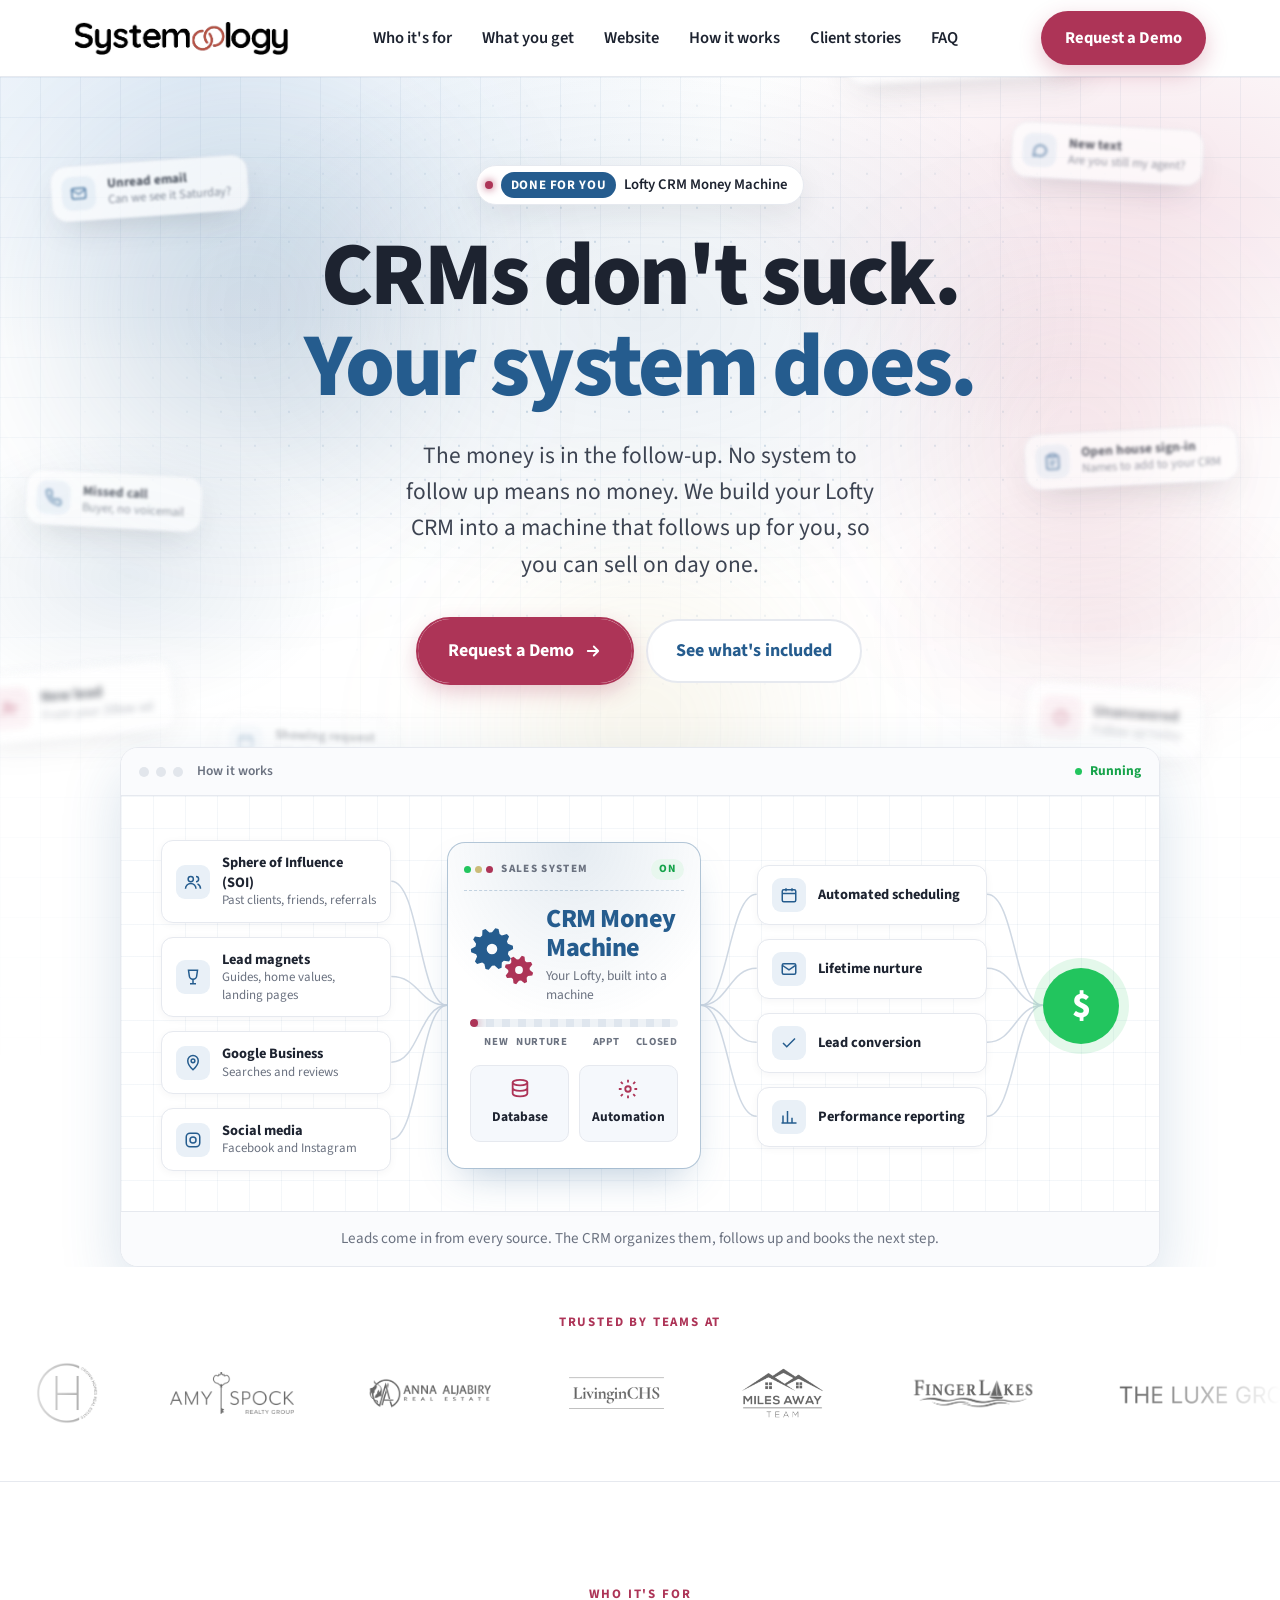
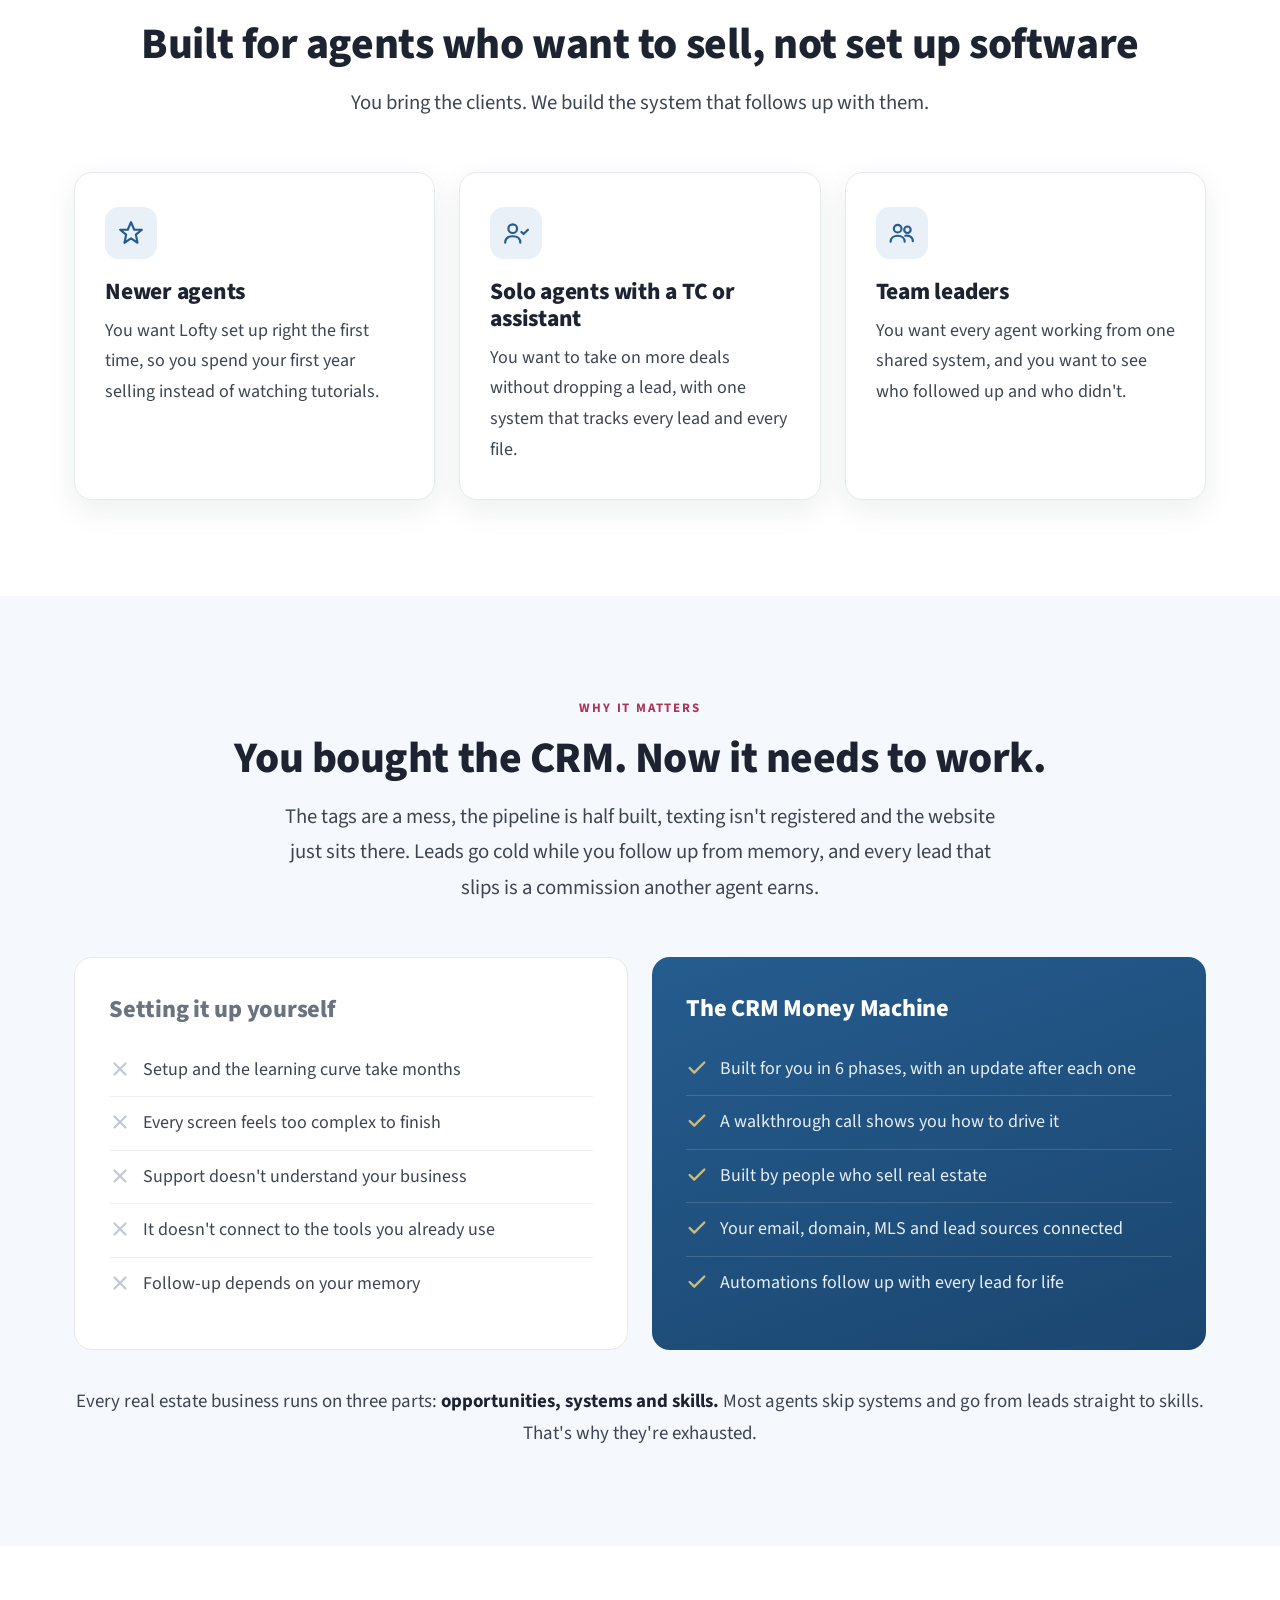
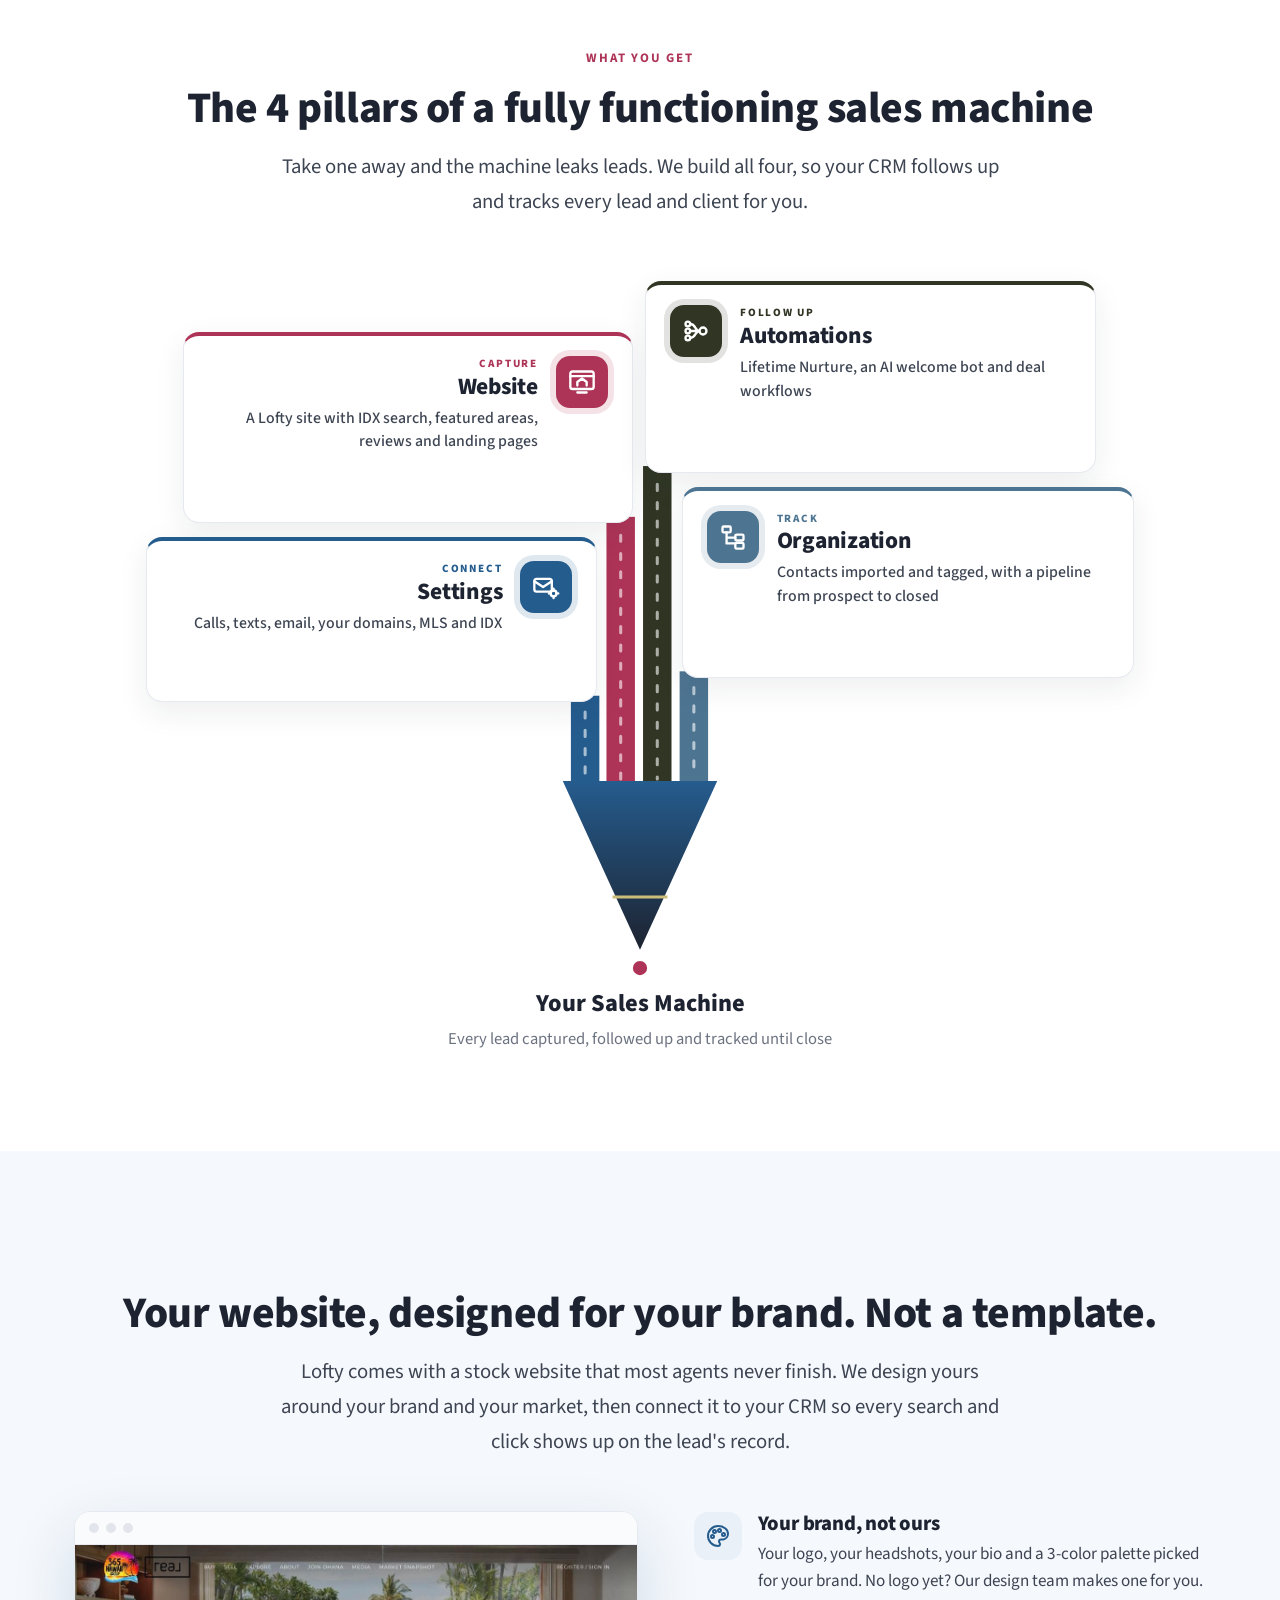
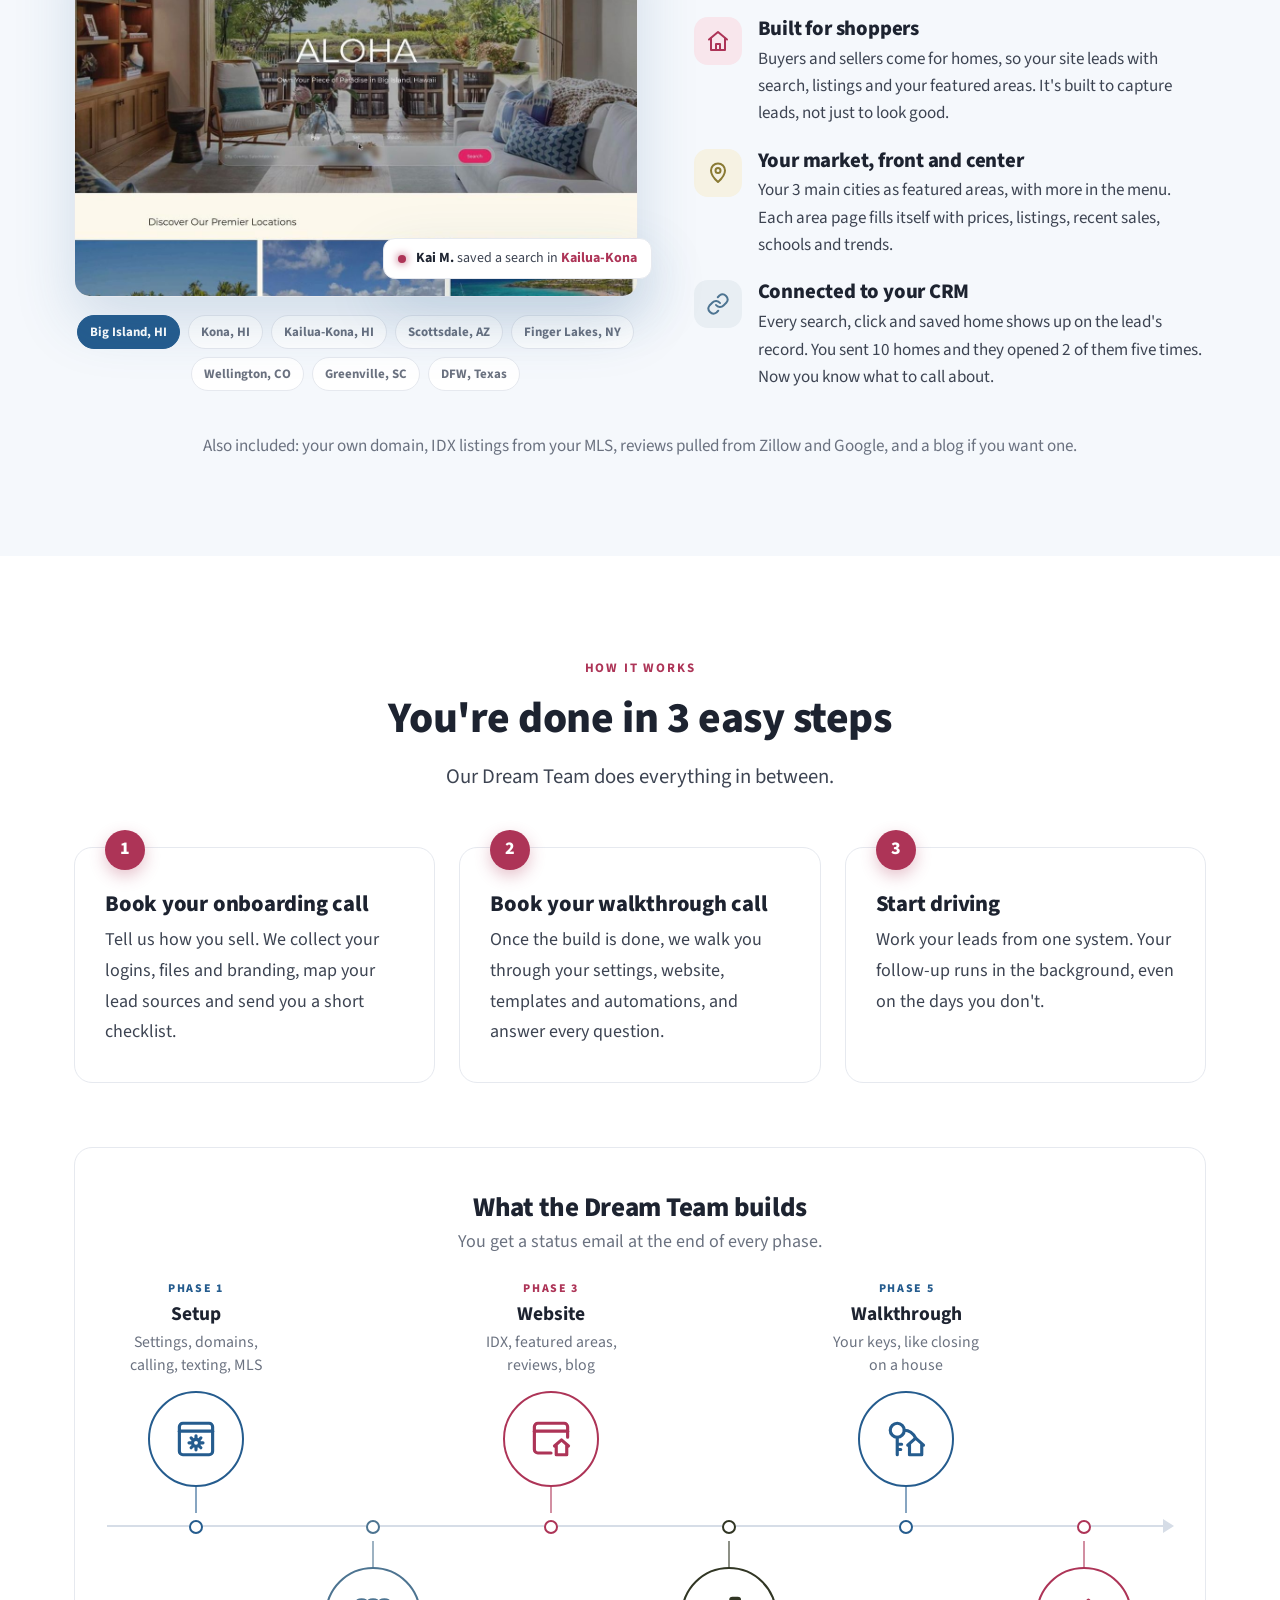
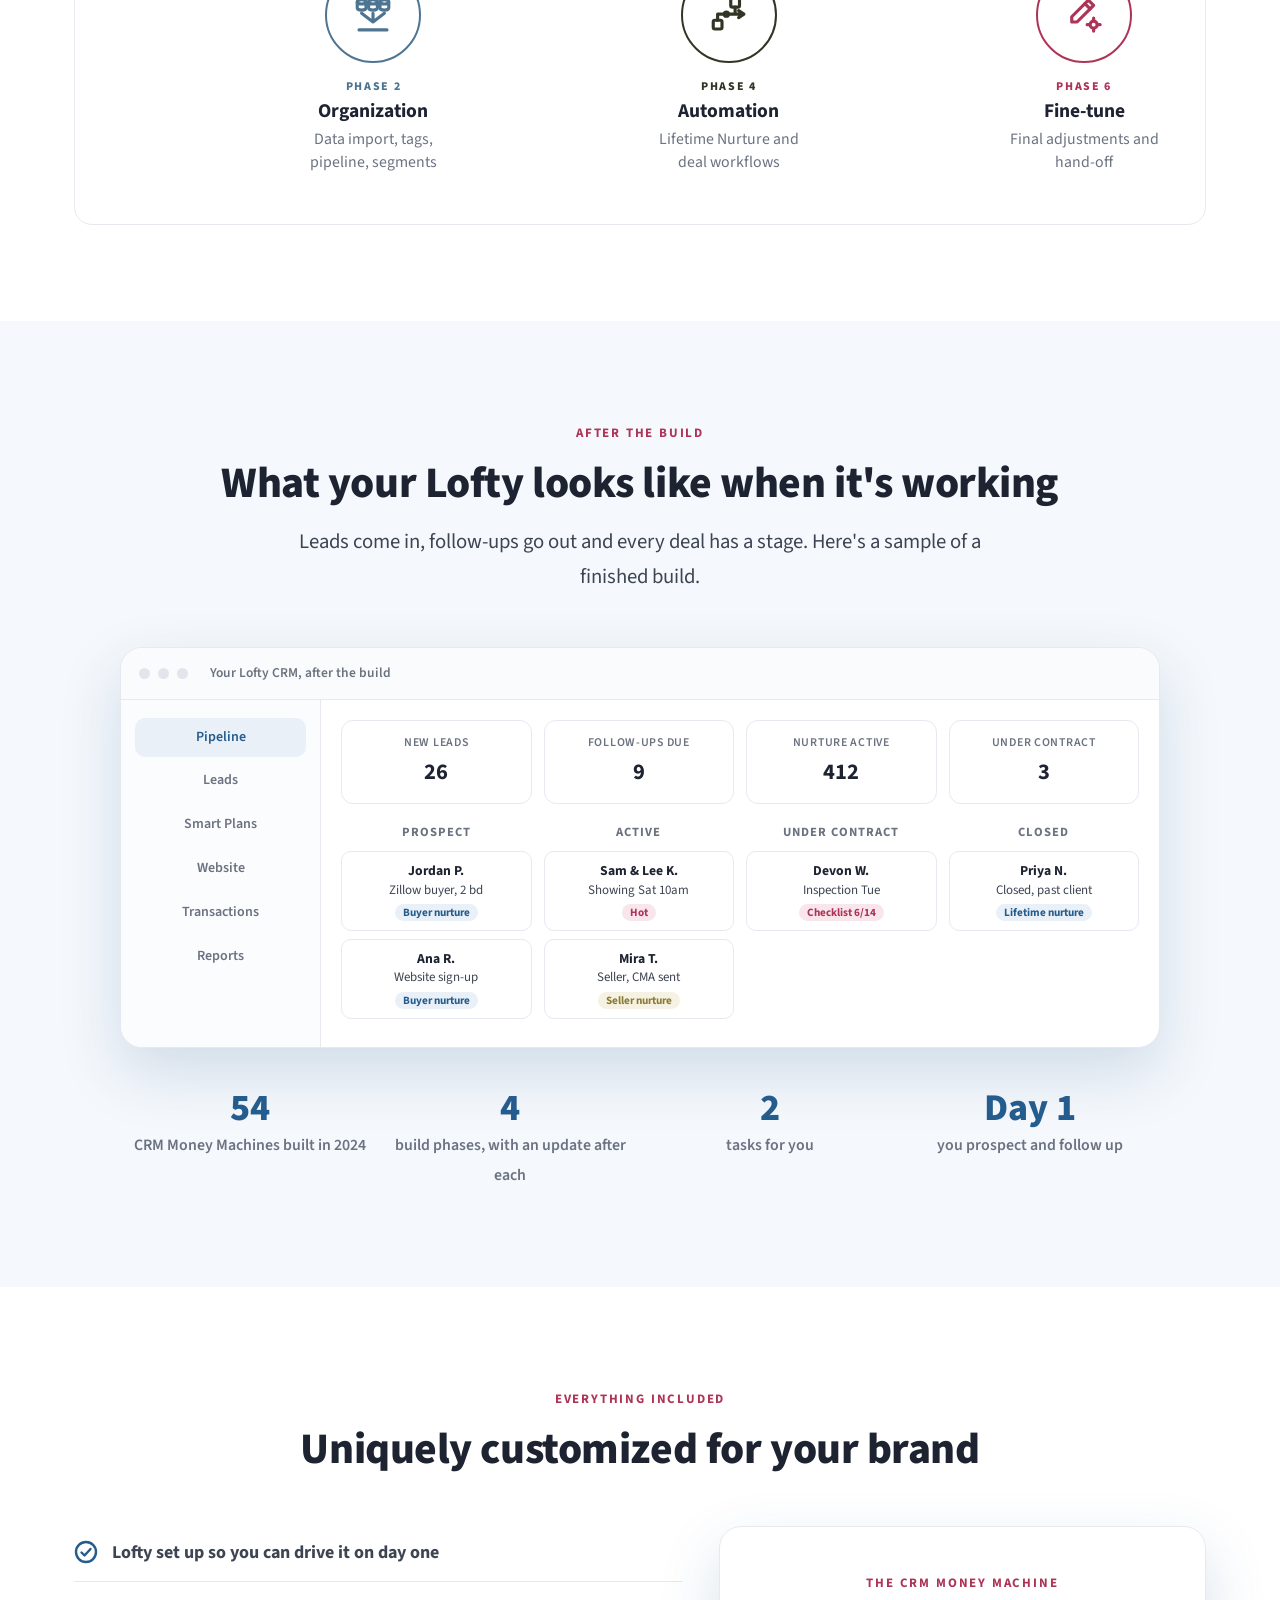
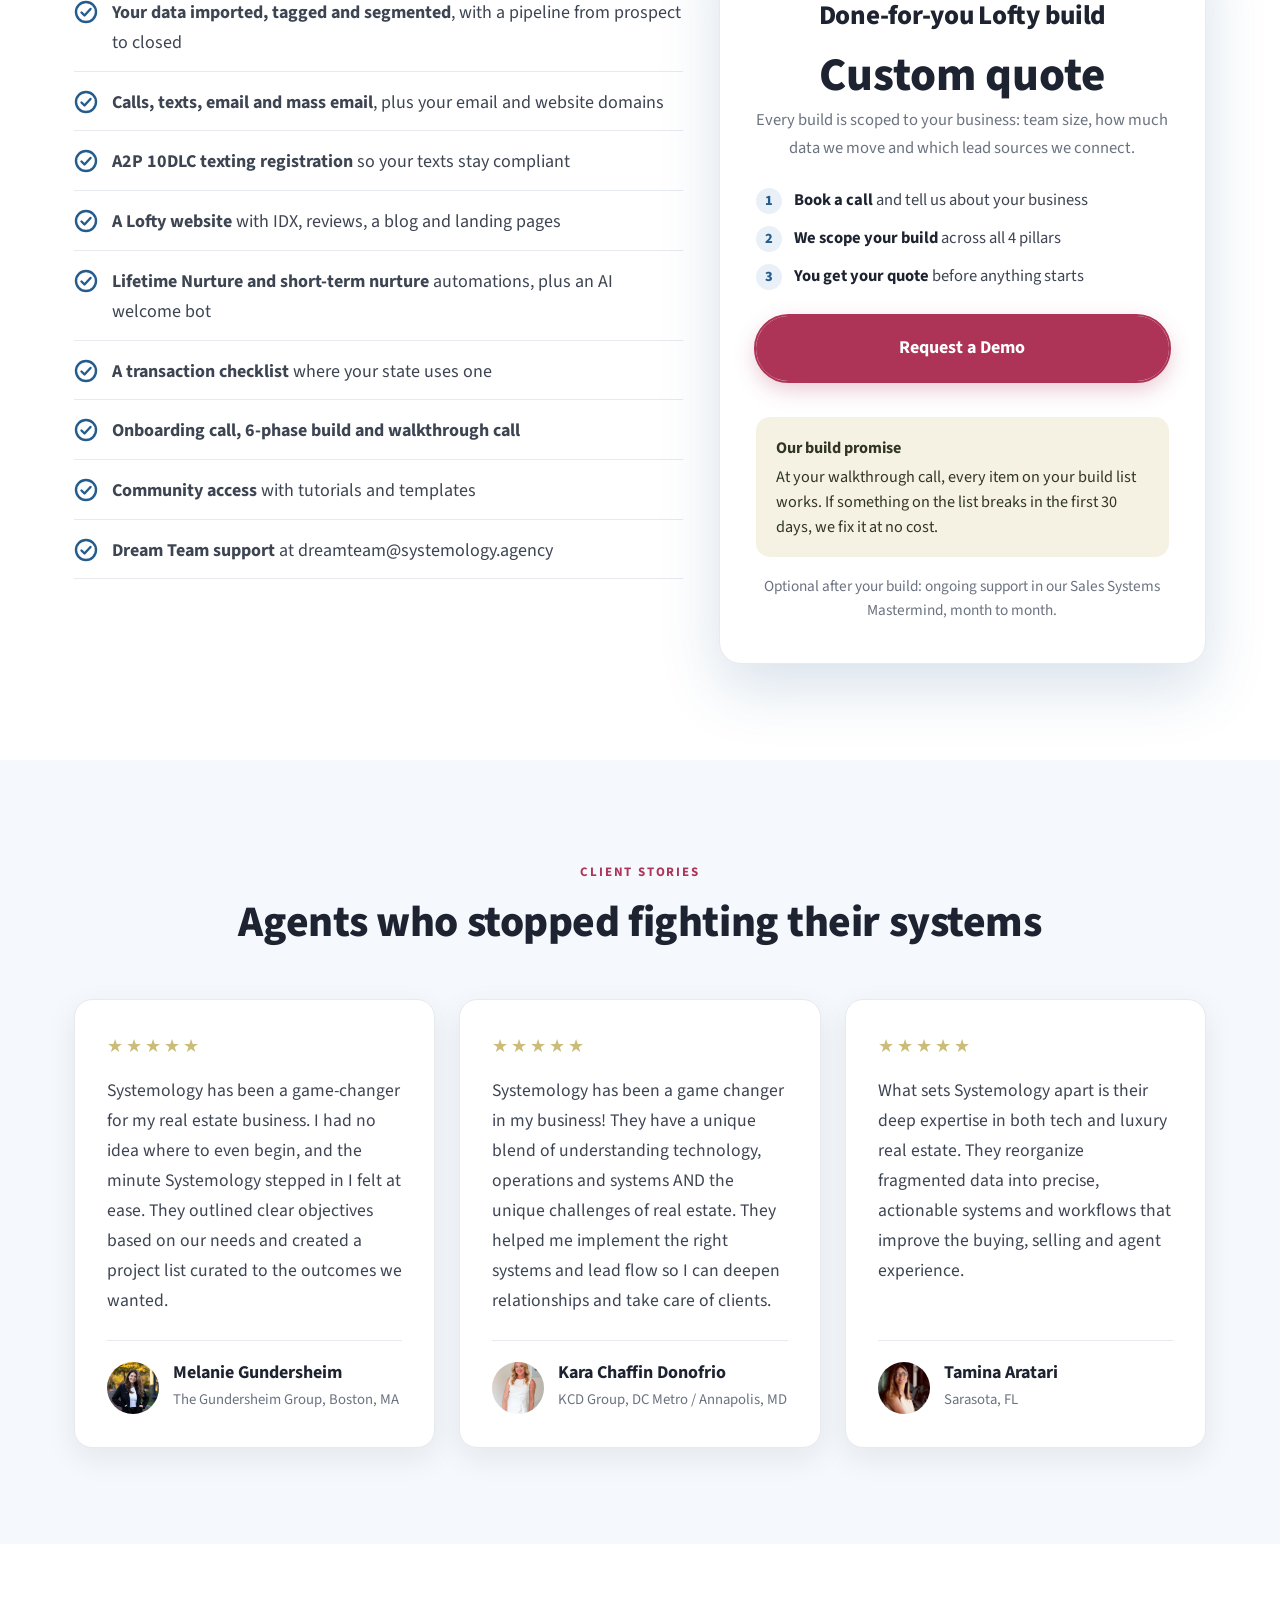
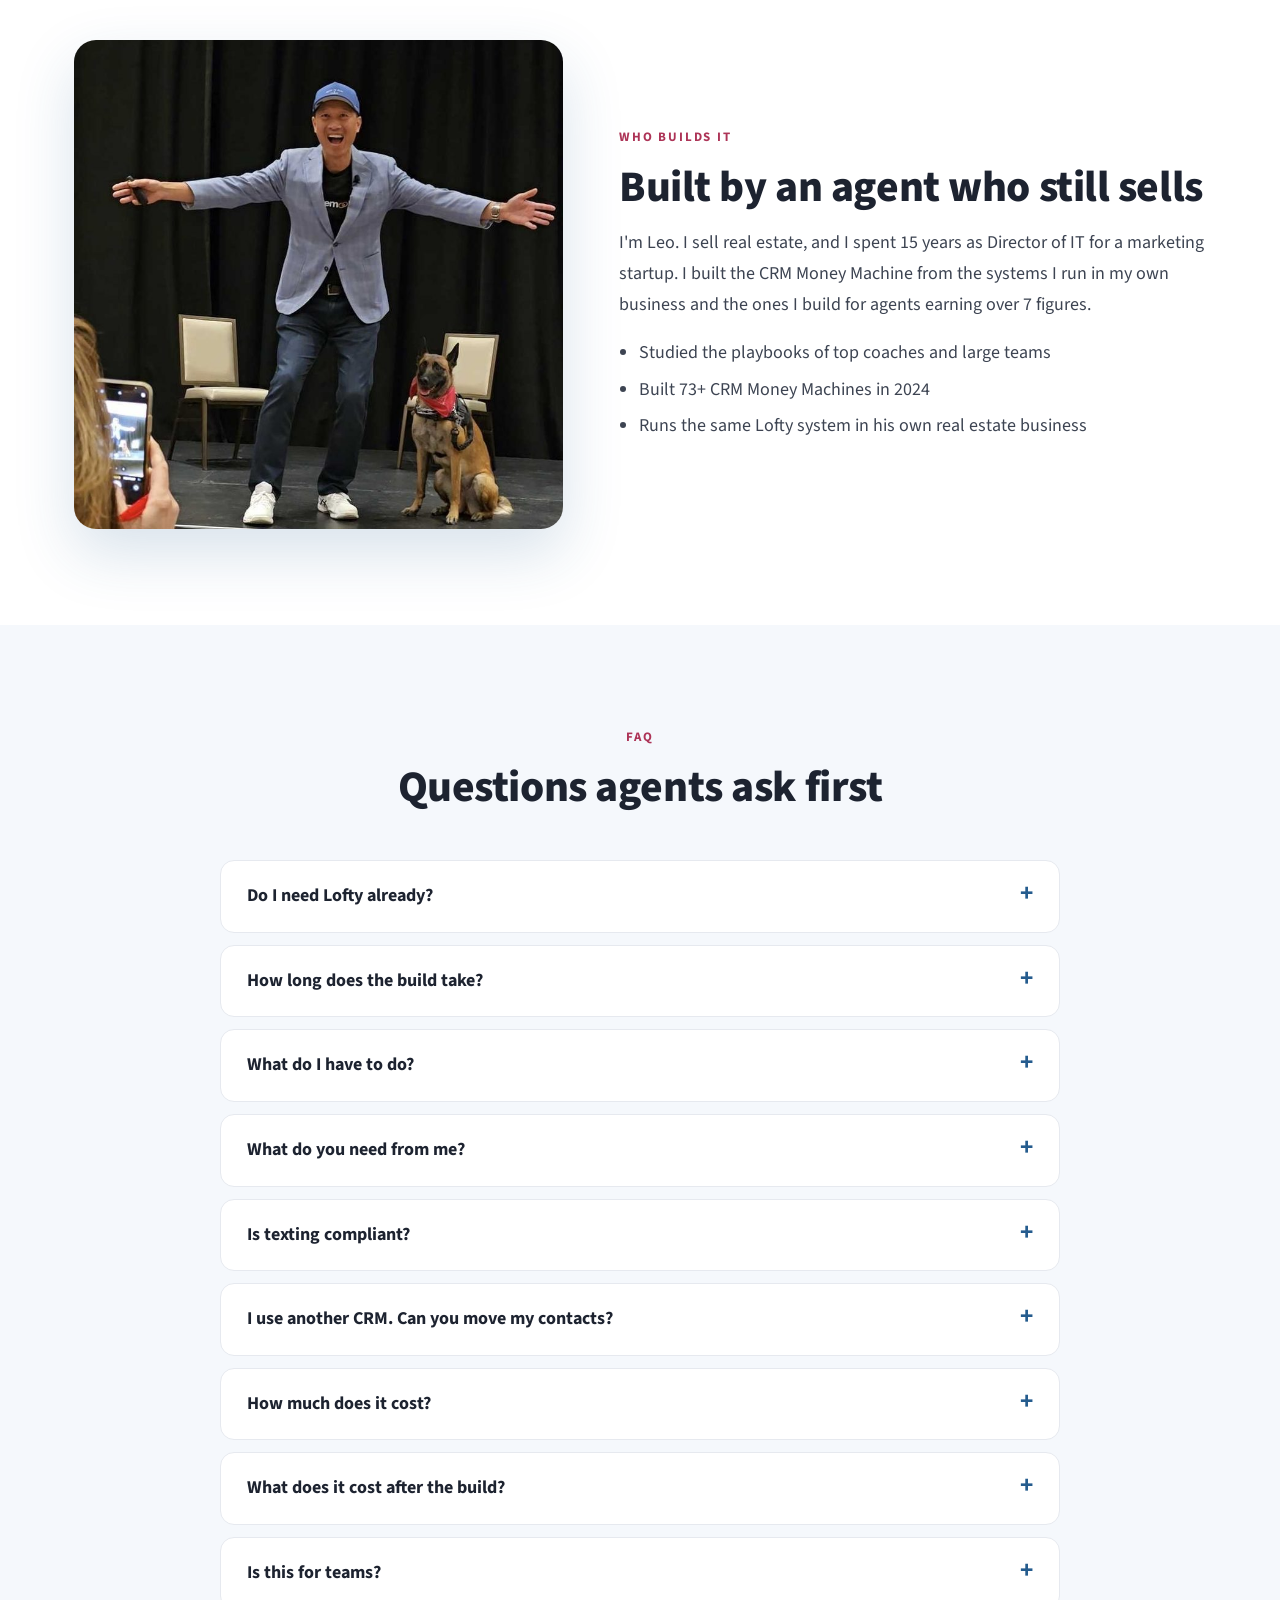
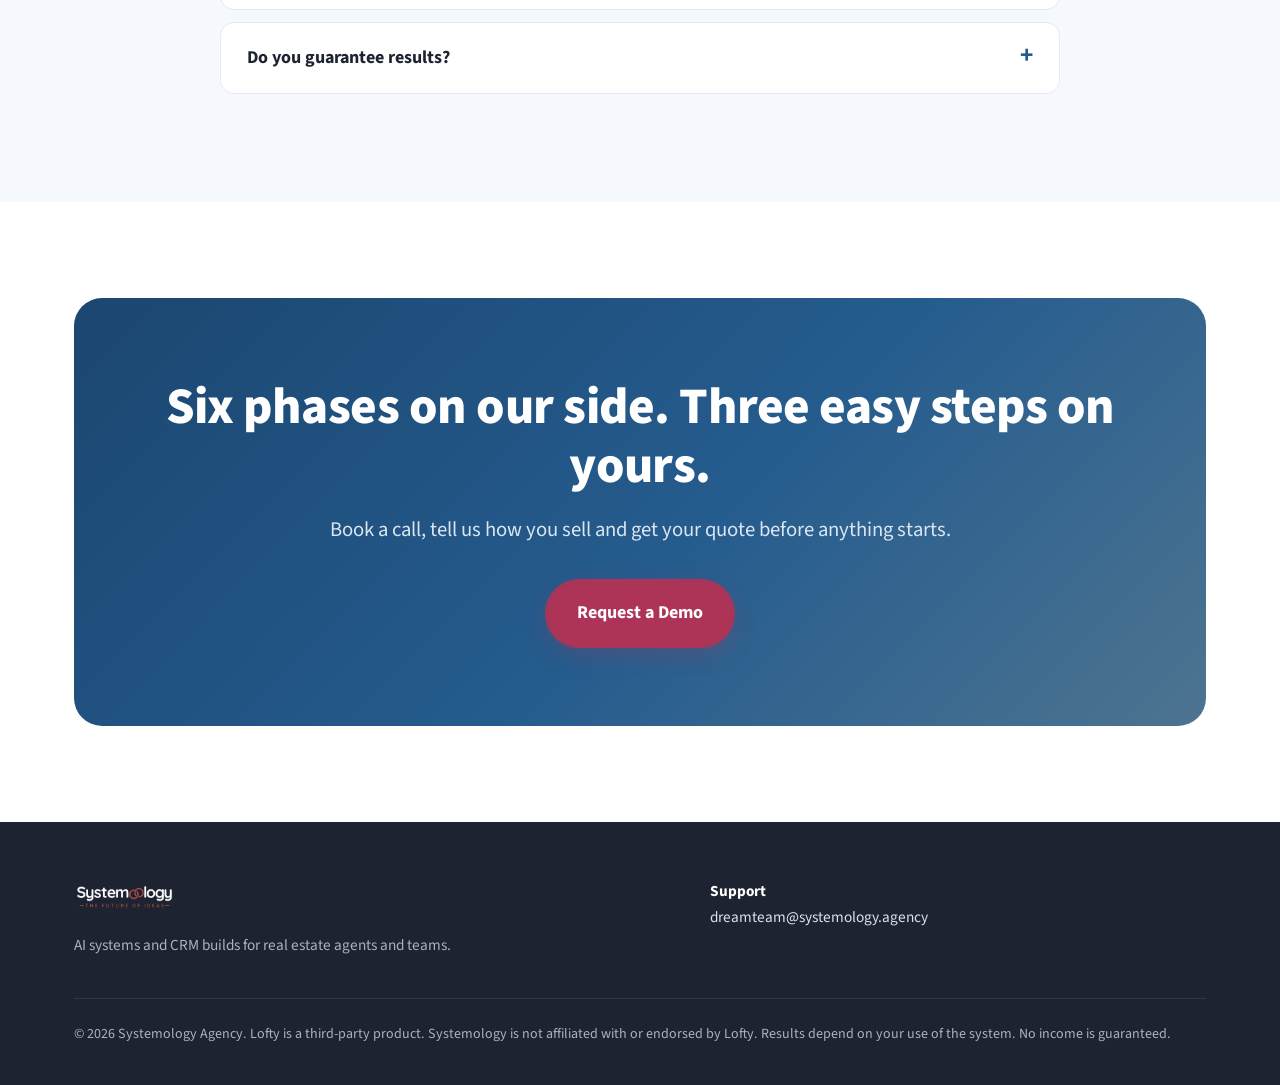
==== crmmm/index.html @ 896c4b28 "crmmm: trusted-by label in crimson like other eyebrows Co-Authored-By: Claude Sonnet 5.5 <noreply@an" ====
<!doctype html>
<html lang="en">
<head>
<meta charset="utf-8">
<meta name="viewport" content="width=device-width, initial-scale=1">
<title>CRM Money Machine | Systemology</title>
<meta name="description" content="A done-for-you Lofty CRM build for real estate agents and teams. You do 3 things. We build the rest.">
<link rel="icon" type="image/png" href="/assets/favicon.png">
<link rel="apple-touch-icon" href="/assets/favicon.png">
<link rel="preconnect" href="https://fonts.googleapis.com">
<link rel="preconnect" href="https://fonts.gstatic.com" crossorigin>
<link href="https://fonts.googleapis.com/css2?family=Source+Sans+3:wght@400;500;600;700;800&display=swap" rel="stylesheet">
<style>
:root{
  --teal:#255c8e; --teal-dark:#1b4670; --blue:#4d7491; --crimson:#ad3457; --crimson-dark:#912a48;
  --olive:#313624; --gold:#cbbc79; --gold-soft:#f6f2e3;
  --ink:#1d2330; --body:#3d4452; --muted:#6b7280; --line:#e6e9ef;
  --bg:#ffffff; --soft:#f5f8fc; --teal-soft:#e9f0f7;
  --radius:18px; --maxw:1180px;
  --shadow:0 10px 30px rgba(29,35,48,.08); --shadow-lg:0 24px 60px rgba(37,92,142,.18);
}
*{box-sizing:border-box;margin:0;padding:0}
html{font-size:18px;scroll-behavior:smooth}
body{font-family:'Source Sans 3',-apple-system,BlinkMacSystemFont,'Segoe UI',Roboto,Arial,sans-serif;color:var(--body);background:var(--bg);line-height:1.7;-webkit-font-smoothing:antialiased}
img{max-width:100%;height:auto;display:block}
a{color:var(--teal)}
h1,h2,h3,h4{color:var(--ink);line-height:1.15;font-weight:800;letter-spacing:-.01em}
.wrap{max-width:var(--maxw);margin:0 auto;padding:0 24px}
.section{padding:96px 0}
.eyebrow{display:inline-block;font-size:.72rem;font-weight:700;letter-spacing:.14em;text-transform:uppercase;color:var(--crimson);margin-bottom:14px}
.center{text-align:center}
.lead{font-size:1.15rem;color:var(--body);max-width:720px}
.center .lead{margin:0 auto}
h2{font-size:clamp(1.9rem,3.4vw,2.7rem);margin-bottom:16px}
.btn{display:inline-flex;align-items:center;gap:10px;font-weight:700;font-size:1rem;padding:15px 28px;border-radius:999px;text-decoration:none;transition:transform .15s ease,box-shadow .15s ease,background .15s ease;border:2px solid transparent;cursor:pointer}
.btn-primary{background:var(--crimson);color:#fff;box-shadow:0 8px 22px rgba(173,52,87,.28)}
.btn-primary:hover{background:var(--crimson-dark);transform:translateY(-2px)}
.btn-ghost{background:#fff;color:var(--teal);border-color:var(--line)}
.btn-ghost:hover{border-color:var(--teal)}
.btn svg{width:18px;height:18px}


/* nav */
.nav{position:sticky;top:0;z-index:50;background:rgba(255,255,255,.92);backdrop-filter:blur(12px);border-bottom:1px solid var(--line)}
.nav .wrap{display:flex;align-items:center;justify-content:space-between;height:76px}
.nav img{height:34px;width:auto}
.nav-links{display:flex;gap:30px;list-style:none}
.nav-links a{color:var(--ink);text-decoration:none;font-weight:600;font-size:.92rem}
.nav-links a:hover{color:var(--teal)}
.nav .btn{padding:11px 22px;font-size:.92rem}

/* hero */
.hero{position:relative;overflow:hidden;padding:88px 0 0;background:radial-gradient(900px 480px at 15% 0%,#e3edf7 0%,transparent 60%),radial-gradient(800px 460px at 90% 10%,#f6e6ec 0%,transparent 55%),#fff}
.hero h1{font-size:clamp(2.4rem,5.4vw,4.1rem);max-width:900px;margin:0 auto 22px}
.hero h1 span{color:var(--teal)}
.hero .lead{font-size:1.25rem;margin-bottom:34px}
.hero-ctas{display:flex;gap:14px;justify-content:center;flex-wrap:wrap}
.hero-note{margin-top:18px;font-size:.88rem;color:var(--muted)}
.pill{display:inline-flex;align-items:center;gap:8px;background:#fff;border:1px solid var(--line);border-radius:999px;padding:6px 16px 6px 8px;font-size:.82rem;font-weight:600;color:var(--ink);margin-bottom:26px;box-shadow:var(--shadow)}
.pill b{background:var(--teal);color:#fff;border-radius:999px;padding:2px 10px;font-size:.72rem;letter-spacing:.05em}

/* product mock */
.mock{max-width:1040px;margin:64px auto 0;background:#fff;border:1px solid var(--line);border-bottom:none;border-radius:22px 22px 0 0;box-shadow:var(--shadow-lg);overflow:hidden}
.mock-top{display:flex;align-items:center;gap:8px;padding:14px 18px;border-bottom:1px solid var(--line);background:#fafbfd}
.mock-top i{width:11px;height:11px;border-radius:50%;background:#e2e6ec;display:block}
.mock-top span{margin-left:14px;font-size:.75rem;color:var(--muted);font-weight:600}
.mock-body{display:grid;grid-template-columns:200px 1fr;min-height:330px}
.mock-side{border-right:1px solid var(--line);padding:18px 14px;background:#fbfcfe}
.mock-side div{font-size:.78rem;font-weight:600;color:var(--muted);padding:8px 12px;border-radius:10px;margin-bottom:4px}
.mock-side div.on{background:var(--teal-soft);color:var(--teal)}
.mock-main{padding:20px}
.mock-stats{display:grid;grid-template-columns:repeat(4,1fr);gap:12px;margin-bottom:18px}
.mock-stat{border:1px solid var(--line);border-radius:12px;padding:12px 14px}
.mock-stat small{display:block;font-size:.66rem;color:var(--muted);font-weight:600;text-transform:uppercase;letter-spacing:.06em}
@keyframes bump{0%{transform:scale(1)}35%{transform:scale(1.22);color:var(--crimson)}100%{transform:scale(1)}}
.mock-stat strong.bump{animation:bump .6s ease-out}
.mock-stat strong{display:inline-block;font-variant-numeric:tabular-nums;font-size:1.25rem;color:var(--ink)}
.mock-cols{display:grid;grid-template-columns:repeat(4,1fr);gap:12px}
.mock-col h5{font-size:.7rem;text-transform:uppercase;letter-spacing:.08em;color:var(--muted);margin-bottom:8px}
.lead-card{border:1px solid var(--line);border-radius:10px;padding:9px 10px;margin-bottom:8px;font-size:.72rem;line-height:1.4;background:#fff}
.lead-card b{display:block;color:var(--ink);font-size:.76rem}
.tag{display:inline-block;margin-top:5px;font-size:.62rem;font-weight:700;padding:1px 8px;border-radius:999px}
.t1{background:var(--teal-soft);color:var(--teal)}.t2{background:#f8e6ec;color:var(--crimson)}.t3{background:var(--gold-soft);color:#8a7a33}

/* proof strip */
.strip{border-top:1px solid var(--line);border-bottom:1px solid var(--line);background:#fff}
.strip .wrap{display:grid;grid-template-columns:repeat(4,1fr);text-align:center;padding:38px 24px}
.strip strong{display:block;font-size:2.1rem;color:var(--teal);font-weight:800;line-height:1.1}
.strip strong{font-variant-numeric:tabular-nums}
.strip span{font-size:.88rem;color:var(--muted);font-weight:600}

/* audience cards */
.cards3{display:grid;grid-template-columns:repeat(3,1fr);gap:24px;margin-top:52px}
.aud{background:#fff;border:1px solid var(--line);border-radius:var(--radius);padding:34px 30px;box-shadow:var(--shadow);transition:transform .2s ease,box-shadow .2s ease}
.aud:hover{transform:translateY(-4px);box-shadow:var(--shadow-lg)}
.aud .ico{width:52px;height:52px;border-radius:14px;display:grid;place-items:center;background:var(--teal-soft);color:var(--teal);margin-bottom:20px}
.aud .ico svg{width:26px;height:26px}
.aud h3{font-size:1.3rem;margin-bottom:10px}

/* old vs new */
.bg-soft{background:var(--soft)}
.compare{display:grid;grid-template-columns:1fr 1fr;gap:24px;margin-top:52px}
.cbox{border-radius:var(--radius);padding:38px 34px}
.cbox h3{font-size:1.35rem;margin-bottom:20px;display:flex;align-items:center;gap:10px}
.cbox ul{list-style:none}
.cbox li{display:flex;gap:12px;padding:11px 0;border-bottom:1px solid rgba(0,0,0,.06)}
.cbox li:last-child{border-bottom:none}
.cbox li svg{flex:0 0 22px;width:22px;height:22px;margin-top:3px}
.old{background:#fff;border:1px solid var(--line)}
.old h3{color:var(--muted)}
.old li svg{color:#c2c8d2}
.new{background:linear-gradient(160deg,var(--teal) 0%,var(--teal-dark) 100%);color:#e6eef7}
.new h3{color:#fff}
.new li{border-bottom-color:rgba(255,255,255,.14)}
.new li svg{color:var(--gold)}
.frame{margin-top:36px;text-align:center;color:var(--body);font-size:1.05rem}
.frame b{color:var(--ink)}

/* pillars: four cards feeding one sales machine */
.machine{max-width:1000px;margin:56px auto 0;text-align:left}
.stage{position:relative;aspect-ratio:984/700}
.stage svg.legs{position:absolute;inset:0;width:100%;height:100%;z-index:0;overflow:visible}
.slot{position:absolute;padding:6px;z-index:1}
.s-web{left:3.66%;top:7.14%;width:46.24%;height:28.57%}
.s-auto{left:49.9%;top:0;width:46.34%;height:28.57%}
.s-set{left:0;top:36%;width:46.34%;height:24.86%}
.s-org{left:53.56%;top:28.86%;width:46.44%;height:28.57%}
.mcard{--c:var(--teal);height:100%;display:flex;gap:18px;align-items:flex-start;background:#fff;border:1px solid var(--line);border-top:4px solid var(--c);
  border-radius:16px;padding:20px 24px;box-shadow:var(--shadow);transition:transform .3s cubic-bezier(.4,0,.2,1),box-shadow .3s cubic-bezier(.4,0,.2,1)}
.mcard:hover{transform:translateY(-4px);box-shadow:var(--shadow-lg)}
.mcard.l{flex-direction:row-reverse;text-align:right}
.mcard .ico{flex:0 0 52px;width:52px;height:52px;border-radius:14px;background:var(--c);color:#fff;display:grid;place-items:center;
  box-shadow:0 0 0 6px color-mix(in srgb,var(--c) 14%,transparent)}
.mcard .ico svg{width:28px;height:28px}
.mcard small{display:block;font-size:.62rem;font-weight:800;letter-spacing:.16em;text-transform:uppercase;color:var(--c);line-height:1.4}
.mcard h3{font-size:1.3rem;margin:2px 0 6px}
.mcard p{font-size:.88rem;line-height:1.5;color:var(--body);font-weight:500}
.c-set{--c:var(--teal)}.c-org{--c:var(--blue)}.c-web{--c:var(--crimson)}.c-auto{--c:var(--olive)}
.legs .flow{stroke:#fff;stroke-opacity:.6;stroke-width:3;stroke-dasharray:6 12;stroke-linecap:round;animation:flow 1.1s linear infinite}
@keyframes flow{to{stroke-dashoffset:-18}}
.tip-dot{animation:pulse-slow 1.6s ease-in-out infinite}
.machine-label{text-align:center;margin-top:-4px}
.machine-label strong{display:block;font-size:1.35rem;color:var(--ink);font-weight:800}
.machine-label span{font-size:.92rem;color:var(--muted)}
.mfunnel{display:none}
/* build-up: cards in, legs pour down, funnel fills */
.js .machine.reveal{opacity:1;transform:none}
.js .machine .slot{transition:opacity .6s ease,transform .6s cubic-bezier(.4,0,.2,1)}
.js .machine.reveal .slot{opacity:0;transform:translateY(18px)}
.js .machine.in .slot{opacity:1;transform:none}
.js .machine.in .s-set{transition-delay:.05s}.js .machine.in .s-web{transition-delay:.2s}
.js .machine.in .s-auto{transition-delay:.35s}.js .machine.in .s-org{transition-delay:.5s}
.legs .leg{transform-box:fill-box;transform-origin:top;transition:transform .7s cubic-bezier(.4,0,.2,1)}
.js .machine.reveal .leg{transform:scaleY(0)}
.js .machine.in .leg{transform:none}
.js .machine.in .leg:nth-of-type(1){transition-delay:.75s}.js .machine.in .leg:nth-of-type(2){transition-delay:.85s}
.js .machine.in .leg:nth-of-type(3){transition-delay:.95s}.js .machine.in .leg:nth-of-type(4){transition-delay:1.05s}
.legs .funnel,.machine-label{transition:opacity .7s ease,transform .7s cubic-bezier(.4,0,.2,1)}
.legs .funnel{transform-box:fill-box;transform-origin:top center}
.js .machine.reveal .funnel{opacity:0;transform:scaleY(.6)}
.js .machine.reveal .machine-label{opacity:0;transform:translateY(10px)}
.js .machine.in .funnel{opacity:1;transform:none;transition-delay:1.45s}
.js .machine.in .machine-label{opacity:1;transform:none;transition-delay:1.8s}
@media (max-width:900px){
  .stage{aspect-ratio:auto;display:grid;grid-template-columns:1fr 1fr;gap:4px}
  .stage svg.legs{display:none}
  .slot{position:static;width:auto;height:auto}
  .s-set{order:1}.s-org{order:2}.s-web{order:3}.s-auto{order:4}
  .mcard.l{flex-direction:row;text-align:left}
  .mfunnel{display:block;width:150px;margin:18px auto 6px}
  .machine-label{margin-top:0}
}
@media (max-width:600px){
  .stage{grid-template-columns:1fr}
  .mcard{padding:18px 20px}
}

/* how it works */
.steps{display:grid;grid-template-columns:repeat(3,1fr);gap:24px;margin-top:52px;counter-reset:s}
.step{background:#fff;border-radius:var(--radius);padding:34px 30px;border:1px solid var(--line);position:relative}
.step:before{counter-increment:s;content:counter(s);position:absolute;top:-18px;left:30px;width:40px;height:40px;border-radius:50%;background:var(--crimson);color:#fff;font-weight:800;display:grid;place-items:center;box-shadow:0 6px 16px rgba(173,52,87,.3)}
.step h3{font-size:1.25rem;margin:10px 0 8px}
.phases{margin-top:64px;background:#fff;border:1px solid var(--line);border-radius:var(--radius);padding:40px}
.phases h3{font-size:1.35rem;margin-bottom:6px}
.phase-row{display:grid;grid-template-columns:repeat(6,1fr);gap:12px;margin-top:28px}
.phase{border-top:4px solid var(--teal-soft);padding-top:14px}
.phase.done{border-top-color:var(--teal)}
.phase small{font-size:.7rem;font-weight:700;letter-spacing:.1em;color:var(--crimson);text-transform:uppercase}
.phase b{display:block;color:var(--ink);font-size:.98rem;line-height:1.3;margin:4px 0}
.phase p{font-size:.84rem;line-height:1.5;color:var(--muted)}

/* build timeline: alternating steps on one axis */
.timeline{margin-top:64px;background:#fff;border:1px solid var(--line);border-radius:var(--radius);padding:44px 32px 36px;text-align:center}
.timeline>h3{font-size:1.5rem;margin-bottom:4px}
.timeline>p{color:var(--muted);margin-bottom:8px}
.tl{position:relative;display:grid;grid-template-columns:repeat(6,1fr);grid-template-rows:auto 28px auto}
.tl-axis{position:absolute;left:0;right:8px;top:var(--axis-y,50%);height:2px;background:#d6dde7;transform-origin:left;margin-top:-1px}
.tl-axis:after{content:"";position:absolute;right:-9px;top:-6px;border-left:11px solid #d6dde7;border-top:7px solid transparent;border-bottom:7px solid transparent}
.tl-prog{position:absolute;left:0;top:var(--axis-y,50%);height:4px;margin-top:-2px;width:0;border-radius:4px;
  background:linear-gradient(90deg,var(--teal),var(--crimson));transition:width .9s cubic-bezier(.4,0,.2,1)}
.tl-prog:after{content:"";position:absolute;right:-7px;top:-5px;width:14px;height:14px;border-radius:50%;background:var(--crimson);box-shadow:0 0 0 6px rgba(173,52,87,.18),0 0 18px rgba(173,52,87,.5)}
.tl-prog.reset{transition:none}
.ts{--c:var(--teal);display:contents}
.ts:nth-child(4){--c:var(--blue)}.ts:nth-child(5){--c:var(--crimson)}.ts:nth-child(6){--c:var(--olive)}.ts:nth-child(7){--c:var(--teal)}.ts:nth-child(8){--c:var(--crimson)}
.ts-top,.ts-bot{display:flex;flex-direction:column;align-items:center;padding:0 8px}
.ts-top{grid-row:1;justify-content:flex-end}
.ts-bot{grid-row:3;justify-content:flex-start}
.ts-dot{grid-row:2;align-self:center;justify-self:center;width:14px;height:14px;border-radius:50%;background:#fff;border:2px solid var(--c);position:relative;z-index:2;transition:background .4s,transform .4s}
.ts-stem{width:2px;height:26px;background:var(--c);opacity:.55}
.ts-circ{width:96px;height:96px;border-radius:50%;border:2px solid var(--c);background:#fff;color:var(--c);display:grid;place-items:center;position:relative;
  transition:background .45s,color .45s,transform .45s cubic-bezier(.34,1.56,.64,1),box-shadow .45s}
.ts-circ svg{width:42px;height:42px}
.ts-txt{min-height:112px;padding:14px 0}
.ts-top .ts-txt{display:flex;flex-direction:column;justify-content:flex-end}
.ts-txt small{display:block;font-size:.66rem;font-weight:800;letter-spacing:.14em;text-transform:uppercase;color:var(--c)}
.ts-txt b{display:block;color:var(--ink);font-size:1.08rem;line-height:1.3;margin:2px 0 4px}
.ts-txt span{display:block;font-size:.88rem;line-height:1.45;color:var(--muted)}
/* active step */
.ts.on .ts-circ{background:var(--c);color:#fff;transform:scale(1.08);box-shadow:0 12px 28px color-mix(in srgb,var(--c) 35%,transparent)}
.ts.on .ts-circ:after{content:"";position:absolute;inset:-8px;border-radius:50%;border:2px solid var(--c);animation:ring 1.6s ease-out infinite}
.ts.on .ts-dot{background:var(--c);transform:scale(1.25)}
.ts.on .ts-txt b{color:var(--c)}
/* build-in sequence */
.js .timeline.reveal{opacity:1;transform:none}
.js .timeline .tl-axis{transition:transform 2.4s linear}
.js .timeline.reveal .tl-axis{transform:scaleX(0)}
.js .timeline.in .tl-axis{transform:none}
.js .timeline .ts-dot,.js .timeline .ts-stem,.js .timeline .ts-circ,.js .timeline .ts-txt{transition-property:opacity,transform,background,color,box-shadow;transition-duration:.5s}
.js .timeline.reveal .ts-dot{opacity:0;transform:scale(0)}
.js .timeline.reveal .ts-stem{opacity:0;transform:scaleY(0)}
.js .timeline.reveal .ts-circ{opacity:0;transform:scale(.6)}
.js .timeline.reveal .ts-txt{opacity:0;transform:translateY(10px)}
.js .timeline.in .ts-dot{opacity:1;transform:none}
.js .timeline.in .ts-stem{opacity:.55;transform:none}
.js .timeline.in .ts-circ{opacity:1;transform:none}
.js .timeline.in .ts-txt{opacity:1;transform:none}
.js .timeline.in .ts.on .ts-circ{transform:scale(1.08)}
.js .timeline.in .ts.on .ts-dot{transform:scale(1.25)}
@media (max-width:900px){
  .timeline{padding:32px 20px}
  .tl{display:block;padding-left:0;margin-top:24px}
  .tl-axis,.tl-prog{display:none}
  .ts{display:grid;grid-template-columns:72px 1fr;gap:16px;align-items:center;text-align:left;position:relative;padding:10px 0}
  .ts:not(:last-child):before{content:"";position:absolute;left:35px;top:66px;bottom:-14px;width:2px;background:#d6dde7}
  .ts-top,.ts-bot{display:contents}
  .ts-dot,.ts-stem{display:none}
  .ts-circ{width:72px;height:72px;grid-column:1;grid-row:1}
  .ts-circ svg{width:32px;height:32px}
  .ts-txt{grid-column:2;grid-row:1;min-height:0;padding:0}
  .ts-top .ts-txt{justify-content:flex-start}
}
.ts:nth-child(3)>*{grid-column:1}
.ts:nth-child(4)>*{grid-column:2}
.ts:nth-child(5)>*{grid-column:3}
.ts:nth-child(6)>*{grid-column:4}
.ts:nth-child(7)>*{grid-column:5}
.ts:nth-child(8)>*{grid-column:6}

.js .timeline.in:not(.built) .ts:nth-child(3) .ts-dot{transition-delay:0.20s}.js .timeline.in:not(.built) .ts:nth-child(3) .ts-stem{transition-delay:0.32s}.js .timeline.in:not(.built) .ts:nth-child(3) .ts-circ,.js .timeline.in:not(.built) .ts:nth-child(3) .ts-txt{transition-delay:0.42s}
.js .timeline.in:not(.built) .ts:nth-child(4) .ts-dot{transition-delay:0.56s}.js .timeline.in:not(.built) .ts:nth-child(4) .ts-stem{transition-delay:0.68s}.js .timeline.in:not(.built) .ts:nth-child(4) .ts-circ,.js .timeline.in:not(.built) .ts:nth-child(4) .ts-txt{transition-delay:0.78s}
.js .timeline.in:not(.built) .ts:nth-child(5) .ts-dot{transition-delay:0.92s}.js .timeline.in:not(.built) .ts:nth-child(5) .ts-stem{transition-delay:1.04s}.js .timeline.in:not(.built) .ts:nth-child(5) .ts-circ,.js .timeline.in:not(.built) .ts:nth-child(5) .ts-txt{transition-delay:1.14s}
.js .timeline.in:not(.built) .ts:nth-child(6) .ts-dot{transition-delay:1.28s}.js .timeline.in:not(.built) .ts:nth-child(6) .ts-stem{transition-delay:1.40s}.js .timeline.in:not(.built) .ts:nth-child(6) .ts-circ,.js .timeline.in:not(.built) .ts:nth-child(6) .ts-txt{transition-delay:1.50s}
.js .timeline.in:not(.built) .ts:nth-child(7) .ts-dot{transition-delay:1.64s}.js .timeline.in:not(.built) .ts:nth-child(7) .ts-stem{transition-delay:1.76s}.js .timeline.in:not(.built) .ts:nth-child(7) .ts-circ,.js .timeline.in:not(.built) .ts:nth-child(7) .ts-txt{transition-delay:1.86s}
.js .timeline.in:not(.built) .ts:nth-child(8) .ts-dot{transition-delay:2.00s}.js .timeline.in:not(.built) .ts:nth-child(8) .ts-stem{transition-delay:2.12s}.js .timeline.in:not(.built) .ts:nth-child(8) .ts-circ,.js .timeline.in:not(.built) .ts:nth-child(8) .ts-txt{transition-delay:2.22s}
.tl-prog{opacity:0}.timeline.built .tl-prog{opacity:1}
/* custom website section */
.webgrid{display:grid;grid-template-columns:1.1fr 1fr;gap:56px;align-items:center;margin-top:52px;text-align:left}
.site-demo{position:relative;padding-bottom:44px}
.browser{background:#fff;border:1px solid var(--line);border-radius:16px;overflow:hidden;box-shadow:var(--shadow-lg)}
.b-top{display:flex;align-items:center;gap:7px;padding:11px 14px;background:#fafbfd;border-bottom:1px solid var(--line)}
.b-top i{width:10px;height:10px;border-radius:50%;background:#e2e6ec}
.b-url{margin-left:12px;flex:1;background:#fff;border:1px solid var(--line);border-radius:999px;padding:2px 14px;font-size:.7rem;color:var(--muted);font-weight:600}
.shots{position:relative;aspect-ratio:16/10;background:#eef1f5;overflow:hidden}
.shots img{position:absolute;inset:0;width:100%;height:100%;object-fit:cover;object-position:top;opacity:0;transform:scale(1.03);transition:opacity .9s ease,transform 4.5s ease}
.shots img.on{opacity:1;transform:none}
.b-wrap{position:relative}
.b-wrap .toast{bottom:18px}
.site-demo .theme-chips{flex-wrap:wrap;position:static;margin-top:18px}
.site-demo{padding-bottom:0}
.theme-chips span{cursor:pointer}
.toast{position:absolute;right:-14px;bottom:70px;display:flex;align-items:center;gap:10px;background:#fff;border:1px solid var(--line);border-radius:12px;padding:10px 14px;
  font-size:.78rem;line-height:1.35;box-shadow:var(--shadow-lg);max-width:270px;transform:translateY(12px);opacity:0;transition:opacity .5s,transform .5s cubic-bezier(.34,1.56,.64,1)}
.toast.show{opacity:1;transform:none}
.toast b{color:var(--ink)}.toast em{font-style:normal;color:var(--crimson);font-weight:700}
.theme-chips{position:absolute;left:0;right:0;bottom:0;display:flex;gap:8px;justify-content:center}
.theme-chips span{font-size:.72rem;font-weight:700;padding:5px 12px;border-radius:999px;border:1px solid var(--line);background:#fff;color:var(--muted);transition:all .4s}
.theme-chips span.on{background:var(--teal);border-color:var(--teal);color:#fff}
.webfeats{list-style:none;display:grid;gap:22px}
.webfeats li{display:grid;grid-template-columns:48px 1fr;gap:16px}
.wf-ico{width:48px;height:48px;border-radius:14px;background:var(--teal-soft);color:var(--teal);display:grid;place-items:center}
.webfeats li:nth-child(2) .wf-ico{background:#f8e6ec;color:var(--crimson)}
.webfeats li:nth-child(3) .wf-ico{background:var(--gold-soft);color:#8a7a33}
.webfeats li:nth-child(4) .wf-ico{background:#e8eef3;color:var(--blue)}
.wf-ico svg{width:24px;height:24px}
.webfeats h3{font-size:1.15rem;margin-bottom:4px}
.webfeats p{font-size:.95rem;line-height:1.6}
.web-also{margin-top:40px;font-size:.95rem;color:var(--muted)}
@media (max-width:960px){
  .webgrid{grid-template-columns:1fr;gap:40px}
  .toast{right:8px}
}
@media (max-width:560px){
  .toast{bottom:56px;max-width:230px;font-size:.72rem}
}

/* hero: headline + money machine flow (ported from /crmmm, light scheme) */
.hero h1.big{font-size:clamp(2.7rem,7vw,5.2rem);line-height:1.02;letter-spacing:-.03em;max-width:none;margin:0 auto 24px}
.hero h1.big span{display:block;color:var(--teal)}
.hero .lead.sub{max-width:40ch;font-size:clamp(1.08rem,2vw,1.3rem);line-height:1.55;margin:0 auto 36px}
@keyframes rise{to{opacity:1;transform:none}}
.js .hero .rise{opacity:0;transform:translateY(14px);animation:rise .7s cubic-bezier(.2,.7,.2,1) forwards}
.js .hero .r1{animation-delay:.08s}.js .hero .r2{animation-delay:.18s}.js .hero .r3{animation-delay:.28s}.js .hero .r4{animation-delay:.45s}
.hm-window{max-width:1040px;margin:64px auto 0;text-align:left;background:#fff;border:1px solid var(--line);border-radius:18px;box-shadow:var(--shadow-lg);overflow:hidden}
.hm-bar{display:flex;align-items:center;gap:14px;padding:12px 18px;border-bottom:1px solid var(--line);background:#fafbfd;font-size:.75rem;font-weight:600;color:var(--muted)}
.hm-dots{display:flex;gap:7px}.hm-dots i{width:10px;height:10px;border-radius:50%;background:#e2e6ec;display:block}
.hm-live{margin-left:auto;display:flex;align-items:center;gap:.45rem;color:#16a34a;font-weight:700}
.hm-live:before{content:"";width:7px;height:7px;border-radius:50%;background:#22c55e;animation:ping 2s infinite}
@keyframes ping{0%{box-shadow:0 0 0 0 rgba(34,197,94,.6)}70%{box-shadow:0 0 0 8px rgba(34,197,94,0)}100%{box-shadow:0 0 0 0 rgba(34,197,94,0)}}
.hm{position:relative;display:grid;grid-template-columns:minmax(0,1fr) minmax(0,1.1fr) minmax(0,1fr) auto;gap:56px;align-items:center;padding:44px 40px 40px;
  background-image:linear-gradient(to right,rgba(37,92,142,.05) 1px,transparent 1px),linear-gradient(to bottom,rgba(37,92,142,.05) 1px,transparent 1px);background-size:32px 32px}
.hm-wires{position:absolute;inset:0;width:100%;height:100%;pointer-events:none;overflow:visible}
.hm-wires path{fill:none;stroke:#cfd8e3;stroke-width:1.5}
.hm-wires path.flowing{stroke:var(--crimson);stroke-dasharray:6 8;animation:hmdash 1.2s linear infinite}
.hm-wires circle{fill:var(--crimson);filter:drop-shadow(0 0 6px rgba(173,52,87,.8))}
@keyframes hmdash{to{stroke-dashoffset:-28}}
.hm-col{position:relative;z-index:1;display:grid;gap:14px}
.hm-node{display:flex;align-items:center;gap:12px;background:#fff;border:1px solid var(--line);border-radius:12px;padding:12px 14px;font-size:.8rem;line-height:1.35;
  box-shadow:0 2px 8px rgba(29,35,48,.04);transition:border-color .3s,box-shadow .3s,background .3s}
.hm-node .ic{flex:none;width:34px;height:34px;border-radius:9px;display:grid;place-items:center;background:var(--teal-soft);color:var(--teal);transition:background .3s,color .3s}
.hm-node .ic svg{width:18px;height:18px}
.hm-node b{display:block;font-weight:700;color:var(--ink)}
.hm-node span{display:block;color:var(--muted);font-size:.72rem}
.hm-node.on{border-color:rgba(173,52,87,.45);background:#fdf3f6;box-shadow:0 0 24px -6px rgba(173,52,87,.45)}
.hm-node.on .ic{background:var(--crimson);color:#fff}
.hm-engine{position:relative;z-index:1;border:1px solid rgba(37,92,142,.35);border-radius:18px;padding:26px 22px;text-align:center;
  background:radial-gradient(ellipse 90% 80% at 50% 0%,rgba(37,92,142,.12),transparent 70%),#fff;box-shadow:0 18px 40px -16px rgba(37,92,142,.35)}
.hm-engine h3{font-size:2rem;font-weight:800;letter-spacing:-.02em;line-height:1;margin-bottom:6px;color:var(--teal)}
.hm-engine p{font-size:.75rem;color:var(--muted);margin-bottom:18px;line-height:1.4}
.hm-parts{display:grid;grid-template-columns:1fr 1fr;gap:10px}
.hm-parts div{background:var(--soft);border:1px solid var(--line);border-radius:10px;padding:12px 8px;font-size:.75rem;font-weight:700;color:var(--ink);display:grid;justify-items:center;gap:6px}
.hm-parts svg{width:22px;height:22px;color:var(--crimson)}
.hm-eng-top{display:flex;align-items:center;gap:8px;margin:-10px -6px 14px;padding-bottom:10px;border-bottom:1px dashed rgba(37,92,142,.25);font-size:.62rem;font-weight:800;letter-spacing:.12em;text-transform:uppercase;color:var(--muted)}
.hm-leds{display:flex;gap:4px}.hm-leds i{width:7px;height:7px;border-radius:50%;background:#22c55e;animation:hmled 1.6s infinite}
.hm-leds i:nth-child(2){background:var(--gold);animation-delay:.25s}.hm-leds i:nth-child(3){background:var(--crimson);animation-delay:.5s}
@keyframes hmled{0%,100%{opacity:1}50%{opacity:.3}}
.hm-rpm{margin-left:auto;color:#16a34a;background:#e8f7ee;border-radius:999px;padding:1px 8px;letter-spacing:.08em}
.hm-eng-head{display:flex;align-items:center;justify-content:center;gap:14px;margin-bottom:14px;text-align:left}
.hm-eng-head h3{margin-bottom:4px;font-size:1.45rem;line-height:1.1}.hm-eng-head p{margin:0}
.hm-gears{position:relative;width:62px;height:56px;flex:none}
.hm-gears svg{position:absolute}
.hm-gears .g1{width:44px;height:44px;left:0;top:0;fill:var(--teal);animation:hmspin 6s linear infinite}
.hm-gears .g2{width:30px;height:30px;left:34px;top:28px;fill:var(--crimson);animation:hmspin 4.4s linear infinite reverse}
.hm-belt{margin-bottom:14px}
.hm-track{position:relative;height:8px;border-radius:999px;background:repeating-linear-gradient(90deg,#dfe6ee 0 8px,#eef2f6 8px 16px);background-size:32px 8px;animation:hmbelt 1s linear infinite;overflow:hidden}
@keyframes hmbelt{to{background-position:32px 0}}
.hm-pkt{position:absolute;top:0;left:0;width:8px;height:8px;border-radius:50%;background:var(--crimson);box-shadow:0 0 8px rgba(173,52,87,.7);animation:hmpkt 4s cubic-bezier(.6,0,.4,1) infinite}
@keyframes hmpkt{0%{left:0}25%{left:calc(33.3% - 4px)}50%{left:calc(66.6% - 4px)}75%,100%{left:calc(100% - 8px)}}
.hm-stages{display:grid;grid-template-columns:repeat(4,1fr);margin-top:6px;font-size:.6rem;font-weight:700;color:var(--muted);text-transform:uppercase;letter-spacing:.06em}
.hm-stages span:nth-child(2){text-align:center;transform:translateX(-12%)}.hm-stages span:nth-child(3){text-align:center;transform:translateX(12%)}.hm-stages span:last-child{text-align:right}
.hm-engine{transition:box-shadow .4s,border-color .4s}
.hm-engine.working{border-color:var(--crimson);box-shadow:0 0 0 4px rgba(173,52,87,.08),0 18px 40px -12px rgba(173,52,87,.45)}
.hm-engine.working .g1{animation-duration:1.6s}.hm-engine.working .g2{animation-duration:1.2s}
.hm-engine.working .hm-leds i{animation-duration:.4s}
.hm-spin{animation:hmspin 9s linear infinite}
@keyframes hmspin{to{transform:rotate(360deg)}}
.hm-cash{position:relative;z-index:1;width:76px;height:76px;border-radius:50%;display:grid;place-items:center;background:#22c55e;color:#fff;font-size:2rem;font-weight:800;
  box-shadow:0 0 0 10px rgba(34,197,94,.12)}
.hm-cash.hit{animation:hmcash .7s ease-out}
@keyframes hmcash{0%{transform:scale(1);box-shadow:0 0 0 0 rgba(34,197,94,.55)}40%{transform:scale(1.12)}100%{transform:scale(1);box-shadow:0 0 0 22px rgba(34,197,94,0)}}
.hm-cap{border-top:1px solid var(--line);padding:14px 20px;font-size:.84rem;color:var(--muted);text-align:center;background:#fafbfd}
.hm-cap b{color:var(--ink)}
#hm-msg{transition:opacity .2s}
/* proof section: CRM picture + numbers */
.proof .mock{margin:52px auto 0;border-bottom:1px solid var(--line);border-radius:22px;animation:none}
.proof .strip-in{display:grid;grid-template-columns:repeat(4,1fr);margin:40px auto 0;max-width:1040px}
.proof .strip-in strong{display:block;font-size:2.1rem;color:var(--teal);font-weight:800;line-height:1.1;font-variant-numeric:tabular-nums}
.proof .strip-in span{font-size:.88rem;color:var(--muted);font-weight:600}
@media (max-width:960px){
  .hm{gap:36px;padding:36px 24px 28px}
}
@media (max-width:820px){
  .hm{grid-template-columns:minmax(0,1fr);gap:34px;padding:28px 16px 24px}
  .hm-in{grid-template-columns:repeat(2,minmax(0,1fr));gap:8px}
  .hm-in .hm-node{flex-direction:column;text-align:center;padding:12px 6px;min-width:0;font-size:.74rem}
  .hm-in .hm-node span{display:none}
  .hm-out{grid-template-columns:repeat(2,minmax(0,1fr));gap:8px}
  .hm-out .hm-node{min-width:0;padding:10px;font-size:.74rem}
  .hm-cash{justify-self:center}
  .proof .strip-in{grid-template-columns:repeat(2,1fr);gap:24px}
}
@media (prefers-reduced-motion:reduce){.hm-gears svg,.hm-track,.hm-pkt,.hm-leds i{animation:none}.js .hero .rise{opacity:1;transform:none;animation:none}}

/* offer */
.offer{display:grid;grid-template-columns:1.25fr 1fr;gap:36px;align-items:start;margin-top:52px}
.checklist{list-style:none;display:grid;gap:4px}
.checklist li{display:flex;gap:14px;padding:12px 0;border-bottom:1px solid var(--line)}
.checklist svg{flex:0 0 24px;width:24px;height:24px;color:var(--teal);margin-top:2px}
.price-card{position:sticky;top:100px;background:#fff;border-radius:22px;padding:40px 36px;box-shadow:var(--shadow-lg);border:1px solid var(--line);text-align:center}
.price-card .eyebrow{margin-bottom:6px}
.price-card h3{font-size:1.5rem}
.price{font-size:3.6rem;font-weight:800;color:var(--ink);line-height:1;margin:22px 0 6px}
.price-card .sub{color:var(--muted);font-size:.92rem;margin-bottom:26px}
.price-card .btn{width:100%;justify-content:center;margin-bottom:12px}
.price.quote{font-size:2.6rem}
.qsteps{list-style:none;counter-reset:q;text-align:left;margin:0 0 26px;display:grid;gap:12px}
.qsteps li{counter-increment:q;display:flex;gap:12px;align-items:flex-start;font-size:.92rem;line-height:1.5}
.qsteps li:before{content:counter(q);flex:0 0 26px;height:26px;border-radius:50%;background:var(--teal-soft);color:var(--teal);font-weight:800;font-size:.8rem;display:grid;place-items:center}
.qsteps b{color:var(--ink)}
.guarantee{margin-top:24px;background:var(--gold-soft);border-radius:14px;padding:18px 20px;text-align:left;font-size:.9rem;color:var(--olive);line-height:1.55}
.guarantee b{display:block;margin-bottom:4px}
.after{margin-top:18px;font-size:.85rem;color:var(--muted);line-height:1.55}

/* testimonials */
.tgrid{display:grid;grid-template-columns:repeat(3,1fr);gap:24px;margin-top:52px}
.tcard{background:#fff;border:1px solid var(--line);border-radius:var(--radius);padding:32px;display:flex;flex-direction:column;box-shadow:var(--shadow)}
.stars{color:var(--gold);letter-spacing:3px;margin-bottom:14px}
.tcard blockquote{font-size:.98rem;color:var(--body);flex:1}
.who{display:flex;align-items:center;gap:14px;margin-top:24px;padding-top:20px;border-top:1px solid var(--line)}
.who img{width:52px;height:52px;border-radius:50%;object-fit:cover}
.who b{display:block;color:var(--ink);line-height:1.3}
.who span{font-size:.82rem;color:var(--muted);line-height:1.3}

/* about */
.about{display:grid;grid-template-columns:1fr 1.2fr;gap:56px;align-items:center}
.about img{border-radius:22px;box-shadow:var(--shadow-lg)}
.about ul{margin:18px 0 0 20px}
.about li{margin-bottom:6px}

/* faq */
.faq{max-width:840px;margin:48px auto 0}
.faq details{background:#fff;border:1px solid var(--line);border-radius:14px;margin-bottom:12px;padding:0 26px}
.faq summary{cursor:pointer;list-style:none;font-weight:700;color:var(--ink);padding:20px 0;display:flex;justify-content:space-between;gap:16px}
.faq summary::-webkit-details-marker{display:none}
.faq summary:after{content:"+";color:var(--teal);font-size:1.4rem;line-height:1}
.faq details[open] summary:after{content:"−"}
.faq details p{padding-bottom:22px}

/* final cta */
.final{background:linear-gradient(135deg,var(--teal-dark) 0%,var(--teal) 55%,var(--blue) 100%);color:#e6eef7;border-radius:28px;padding:80px 40px;text-align:center;position:relative;overflow:hidden}
.final h2{color:#fff;font-size:clamp(2rem,4vw,3rem)}
.final .lead{color:#dbe6f2;margin-bottom:34px}
.final .btn-ghost{background:transparent;color:#fff;border-color:rgba(255,255,255,.4)}

/* footer */
footer{background:var(--ink);color:#aab2c0;padding:56px 0 40px;margin-top:96px;font-size:.85rem}
footer .wrap{display:grid;grid-template-columns:1.2fr 1fr;gap:40px}
footer img{height:38px;width:auto;margin-bottom:16px}
footer a{color:#dbe2ec;text-decoration:none}
footer .fine{grid-column:1/-1;border-top:1px solid rgba(255,255,255,.1);padding-top:24px;font-size:.78rem;line-height:1.6}

/* ===== motion (pattern from opaa-ads reference, brand colors) ===== */
@keyframes pulse-slow{0%,100%{opacity:1}50%{opacity:.5}}
@keyframes float{0%,100%{transform:translateY(0)}50%{transform:translateY(-10px)}}
@keyframes ring{0%{transform:scale(1);opacity:.55}100%{transform:scale(1.18,1.45);opacity:0}}
.hero:before{content:"";position:absolute;inset:0;z-index:0;pointer-events:none;
  background-image:linear-gradient(to right,rgba(37,92,142,.06) 1px,transparent 1px),linear-gradient(to bottom,rgba(37,92,142,.06) 1px,transparent 1px);
  background-size:40px 40px;-webkit-mask-image:linear-gradient(to bottom,#000 0%,transparent 85%);mask-image:linear-gradient(to bottom,#000 0%,transparent 85%)}
.hero .wrap{position:relative;z-index:1}
/* hero floating background (recreated from /preview-sc, light palette) */
.hfloat{position:absolute;left:0;right:0;top:0;height:760px;z-index:0;pointer-events:none;overflow:hidden;
  -webkit-mask-image:linear-gradient(180deg,#000 72%,transparent);mask-image:linear-gradient(180deg,#000 72%,transparent)}
.hfloat .plane{position:absolute;inset:-6vh 0}
.hfloat .plane--far{transform:translate3d(0,calc((var(--hp,.4) - .4) * 40vh),0);
  background:radial-gradient(50% 46% at 50% 34%,rgba(37,92,142,.10),transparent 72%),radial-gradient(26% 26% at 86% 70%,rgba(173,52,87,.08),transparent 70%),radial-gradient(24% 24% at 10% 64%,rgba(37,92,142,.10),transparent 70%)}
.hfloat .plane--far:after{content:"";position:absolute;inset:0;background-image:radial-gradient(rgba(37,92,142,.28) 1px,transparent 1.4px);background-size:34px 34px;
  -webkit-mask-image:radial-gradient(ellipse 62% 56% at 50% 40%,#000 18%,transparent 75%);mask-image:radial-gradient(ellipse 62% 56% at 50% 40%,#000 18%,transparent 75%);opacity:.7}
.hfloat .plane--mid{transform:translate3d(0,calc((var(--hp,.4) - .4) * 26vh),0)}
.hfloat .plane--near{transform:translate3d(0,calc((var(--hp,.4) - .4) * -38vh),0)}
.chipx{position:absolute;left:var(--x);top:var(--y);display:flex;align-items:center;gap:.65rem;padding:.55rem .95rem .55rem .55rem;border-radius:16px;text-align:left;white-space:nowrap;
  background:rgba(255,255,255,.9);border:1px solid var(--line);box-shadow:0 14px 34px -14px rgba(29,35,48,.28);
  transform:translate3d(calc((var(--hp,.4) - .4) * var(--cx,0) + var(--mx,0) * var(--d,0px)),calc(var(--my,0) * var(--d,0px)),0) rotate(var(--r,0deg));
  filter:blur(var(--b,0px));opacity:var(--o,1);will-change:transform;animation:hbob var(--t,8s) ease-in-out infinite alternate}
@keyframes hbob{from{translate:0 -6px}to{translate:0 8px}}
.chipx .ic{width:34px;height:34px;border-radius:10px;display:grid;place-items:center;background:var(--teal-soft);color:var(--teal);flex:none}
.chipx .ic svg{width:18px;height:18px}
.chipx b{display:block;font-size:.74rem;font-weight:700;line-height:1.3;color:var(--ink)}
.chipx small{display:block;font-size:.7rem;color:var(--muted);line-height:1.3}
.plane--near .chipx{padding:.75rem 1.15rem .75rem .75rem}.plane--near .chipx .ic{width:42px;height:42px;background:#f8e6ec;color:var(--crimson)}
.plane--near .chipx b{font-size:.86rem}.plane--near .chipx small{font-size:.74rem}
.hero .wrap{position:relative;z-index:2}
@media (max-width:1180px){.hfloat .chipx{opacity:calc(var(--o,1) * .55)}.plane--mid .chipx:nth-child(n+5){display:none}}
@media (max-width:760px){.plane--mid .chipx:nth-child(n+3),.plane--near .chipx:nth-child(n+2){display:none}.hfloat .chipx{opacity:.35}}
@media (prefers-reduced-motion:reduce){.hfloat .plane,.chipx{transform:none;animation:none}}
.blob{position:absolute;z-index:0;border-radius:50%;filter:blur(90px);pointer-events:none}
.blob-a{top:60px;left:6%;width:340px;height:340px;background:rgba(37,92,142,.20);animation:pulse-slow 6s cubic-bezier(.4,0,.6,1) infinite}
.blob-b{top:220px;right:5%;width:280px;height:280px;background:rgba(173,52,87,.14);animation:pulse-slow 9s cubic-bezier(.4,0,.6,1) infinite 1.5s}
.blob-c{top:520px;left:40%;width:260px;height:260px;background:rgba(203,188,121,.18);animation:pulse-slow 7s cubic-bezier(.4,0,.6,1) infinite .8s}
#cursor-glow{position:fixed;top:0;left:0;z-index:60;mix-blend-mode:multiply;width:560px;height:560px;pointer-events:none;border-radius:50%;
  background:radial-gradient(circle,rgba(37,92,142,.10) 0%,rgba(37,92,142,.04) 35%,transparent 70%);
  transform:translate(-500px,-500px) translate(-50%,-50%);opacity:0;transition:opacity .3s}
body.has-glow #cursor-glow{opacity:1}
.nav,.section,.strip,footer,.hero{position:relative}
.nav{z-index:50}
.live-dot{width:8px;height:8px;border-radius:50%;background:var(--crimson);box-shadow:0 0 8px var(--crimson);animation:pulse-slow 1.6s ease-in-out infinite;display:inline-block}
.mock{animation:float 7s ease-in-out infinite}
.btn-primary{position:relative}
.btn-primary.pulse:after{content:"";position:absolute;inset:-4px;border-radius:999px;border:2px solid var(--crimson);animation:ring 2.2s ease-out infinite;pointer-events:none}
.phase.done{animation:none}
.phase.done small:before{content:"";display:inline-block;width:6px;height:6px;border-radius:50%;background:var(--teal);margin-right:6px;vertical-align:middle;animation:pulse-slow 2s ease-in-out infinite}
.pillar,.step,.tcard{transition:transform .3s cubic-bezier(.4,0,.2,1),box-shadow .3s cubic-bezier(.4,0,.2,1),border-color .3s}
.pillar:hover,.step:hover,.tcard:hover{transform:translateY(-4px);box-shadow:var(--shadow-lg);border-color:#cfdbe8}
.nav img{transition:transform .3s}.nav a:hover img{transform:scale(1.03)}
.js .reveal{opacity:0;transform:translateY(22px);transition:opacity .8s cubic-bezier(.4,0,.2,1),transform .8s cubic-bezier(.4,0,.2,1)}
.js .reveal.in{opacity:1;transform:none}
@media (prefers-reduced-motion:reduce){
  *,*:before,*:after{animation:none!important;transition:none!important}
  .js .reveal{opacity:1;transform:none}
  #cursor-glow{display:none}
}

@media (max-width:960px){
  .nav-links{display:none}
  .cards3,.tgrid,.steps{grid-template-columns:1fr}
  .compare,.pillars,.offer,.about{grid-template-columns:1fr}
  .phase-row{grid-template-columns:repeat(2,1fr)}
  .strip .wrap{grid-template-columns:repeat(2,1fr);gap:24px}
  .price-card{position:static}
  .mock-body{grid-template-columns:1fr}.mock-side{display:none}
  .mock-cols{grid-template-columns:repeat(2,1fr)}
  .mock-stats{grid-template-columns:repeat(2,1fr)}
  footer .wrap{grid-template-columns:1fr}
}
@media (max-width:560px){
  .wrap{padding:0 16px}
  .section{padding:72px 0}
  .nav .btn{display:none}
  .pillar{grid-template-columns:1fr}
  .phases{padding:28px 20px}
  .final{padding:56px 22px;border-radius:20px}
}
/* trusted-by marquee */
.trusted{padding:44px 0 52px;text-align:center;border-bottom:1px solid var(--line)}
.trusted__label{font-size:.72rem;font-weight:700;letter-spacing:.14em;text-transform:uppercase;color:var(--crimson);margin:0 0 24px}
.trusted__viewport{overflow:hidden;-webkit-mask-image:linear-gradient(90deg,transparent,#000 12%,#000 88%,transparent);mask-image:linear-gradient(90deg,transparent,#000 12%,#000 88%,transparent)}
.trusted__track{display:flex;align-items:center;width:max-content;animation:trusted-scroll 160s linear infinite}
.trusted__viewport:hover .trusted__track{animation-play-state:paused}
.trusted__item{flex:none;display:flex;align-items:center;justify-content:center;height:72px;padding:0 36px}
.trusted__item img{height:var(--h,40px);width:auto;max-width:220px;object-fit:contain;filter:grayscale(1) var(--f,brightness(1));mix-blend-mode:multiply;opacity:.6;transition:opacity .2s}
.trusted__item img:hover{opacity:.9}
@keyframes trusted-scroll{to{transform:translateX(-50%)}}
@media (prefers-reduced-motion:reduce){.trusted__track{animation:none}.trusted__viewport{overflow-x:auto}}
</style>
</head>
<body>
<script>document.documentElement.classList.add('js')</script>
<div id="cursor-glow" aria-hidden="true"></div>


<nav class="nav">
  <div class="wrap">
    <a href="/"><img src="/assets/logo.png" alt="Systemology"></a>
    <ul class="nav-links">
      <li><a href="#who">Who it's for</a></li>
      <li><a href="#what">What you get</a></li>
      <li><a href="#website">Website</a></li>
      <li><a href="#how">How it works</a></li>
      <li><a href="#stories">Client stories</a></li>
      <li><a href="#faq">FAQ</a></li>
    </ul>
    <a class="btn btn-primary" href="#offer">Request a Demo</a>
  </div>
</nav>

<header class="hero center">
  <div class="blob blob-a"></div><div class="blob blob-b"></div><div class="blob blob-c"></div>
  <div class="hfloat" aria-hidden="true">
    <div class="plane plane--far"></div>
    <div class="plane plane--mid"><div class="chipx" style="--x:4%;--y:16%;--r:-4deg;--b:1.2px;--o:.75;--cx:6vw;--d:10px;--t:7s"><span class="ic"><svg viewBox="0 0 24 24" fill="none" stroke="currentColor" stroke-width="2" stroke-linecap="round" stroke-linejoin="round"><rect x="3" y="5" width="18" height="14" rx="2"/><path d="m3 7 9 6 9-6"/></svg></span><span><b>Unread email</b><small>Can we see it Saturday?</small></span></div><div class="chipx" style="--x:79%;--y:12%;--r:3deg;--b:1.4px;--o:.72;--cx:-6vw;--d:10px;--t:8s"><span class="ic"><svg viewBox="0 0 24 24" fill="none" stroke="currentColor" stroke-width="2" stroke-linecap="round" stroke-linejoin="round"><path d="M21 12a8 8 0 0 1-11.6 7.1L4 20l1-4.6A8 8 0 1 1 21 12z"/></svg></span><span><b>New text</b><small>Are you still my agent?</small></span></div><div class="chipx" style="--x:2%;--y:52%;--r:3deg;--b:1.6px;--o:.68;--cx:7vw;--d:12px;--t:9s"><span class="ic"><svg viewBox="0 0 24 24" fill="none" stroke="currentColor" stroke-width="2" stroke-linecap="round" stroke-linejoin="round"><path d="M22 16.9v3a2 2 0 0 1-2.2 2 19.8 19.8 0 0 1-8.6-3.1 19.5 19.5 0 0 1-6-6A19.8 19.8 0 0 1 2.1 4.2 2 2 0 0 1 4.1 2h3a2 2 0 0 1 2 1.7c.1.9.4 1.8.7 2.7a2 2 0 0 1-.5 2.1L8 9.8a16 16 0 0 0 6 6l1.3-1.3a2 2 0 0 1 2.1-.4c.9.3 1.8.6 2.7.7a2 2 0 0 1 1.7 2z"/></svg></span><span><b>Missed call</b><small>Buyer, no voicemail</small></span></div><div class="chipx" style="--x:80%;--y:47%;--r:-3deg;--b:1.6px;--o:.68;--cx:-7vw;--d:12px;--t:7.5s"><span class="ic"><svg viewBox="0 0 24 24" fill="none" stroke="currentColor" stroke-width="2" stroke-linecap="round" stroke-linejoin="round"><rect x="8" y="2" width="8" height="4" rx="1"/><path d="M16 4h2a2 2 0 0 1 2 2v14a2 2 0 0 1-2 2H6a2 2 0 0 1-2-2V6a2 2 0 0 1 2-2h2"/><path d="M9 12h6M9 16h4"/></svg></span><span><b>Open house sign-in</b><small>Names to add to your CRM</small></span></div><div class="chipx" style="--x:17%;--y:80%;--r:2deg;--b:2px;--o:.55;--cx:3vw;--d:8px;--t:8.5s"><span class="ic"><svg viewBox="0 0 24 24" fill="none" stroke="currentColor" stroke-width="2" stroke-linecap="round" stroke-linejoin="round"><rect x="3" y="5" width="18" height="16" rx="2"/><path d="M16 3v4M8 3v4M3 10h18"/></svg></span><span><b>Showing request</b><small>Saturday morning</small></span></div></div>
    <div class="plane plane--near"><div class="chipx" style="--x:-2%;--y:74%;--r:-5deg;--b:3px;--o:.85;--cx:9vw;--d:24px;--t:6.5s"><span class="ic"><svg viewBox="0 0 24 24" fill="none" stroke="currentColor" stroke-width="2" stroke-linecap="round" stroke-linejoin="round"><circle cx="9" cy="8" r="4"/><path d="M2 21a7 7 0 0 1 14 0M19 8v6M16 11h6"/></svg></span><span><b>New lead</b><small>From your Zillow ad</small></span></div><div class="chipx" style="--x:80%;--y:76%;--r:4deg;--b:3.4px;--o:.85;--cx:-9vw;--d:24px;--t:7s"><span class="ic"><svg viewBox="0 0 24 24" fill="none" stroke="currentColor" stroke-width="2" stroke-linecap="round" stroke-linejoin="round"><circle cx="12" cy="12" r="9"/><path d="M12 7v6M12 16.5h.01"/></svg></span><span><b>Unanswered</b><small>Follow up today</small></span></div><div class="chipx" style="--x:66%;--y:-2%;--r:-3deg;--b:3.2px;--o:.7;--cx:-7vw;--d:20px;--t:8s"><span class="ic"><svg viewBox="0 0 24 24" fill="none" stroke="currentColor" stroke-width="2" stroke-linecap="round" stroke-linejoin="round"><path d="M22 12h-6l-2 3h-4l-2-3H2"/><path d="M5.5 5h13l3.5 7v6a2 2 0 0 1-2 2H4a2 2 0 0 1-2-2v-6z"/></svg></span><span><b>Inbox</b><small>Everything is waiting on you</small></span></div></div>
  </div>
  <div class="wrap">
    <div class="pill rise"><span class="live-dot"></span><b>DONE FOR YOU</b> Lofty CRM Money Machine</div>
    <h1 class="big rise r1">CRMs don't suck. <span>Your system does.</span></h1>
    <p class="lead sub rise r2">The money is in the follow-up. No system to follow up means no money. We build your Lofty CRM into a machine that follows up for you, so you can sell on day one.</p>
    <div class="hero-ctas rise r3">
      <a class="btn btn-primary" href="#offer">Request a Demo
        <svg viewBox="0 0 24 24" fill="none" stroke="currentColor" stroke-width="2.4" stroke-linecap="round" stroke-linejoin="round"><path d="M5 12h14M13 6l6 6-6 6"/></svg></a>
      <a class="btn btn-ghost" href="#what">See what's included</a>
    </div>
    <div class="hm-window rise r4" aria-label="How the CRM Money Machine works: leads come in, the CRM organizes and automates, and the outputs turn into closed business">
      <div class="hm-bar"><div class="hm-dots"><i></i><i></i><i></i></div>How it works<span class="hm-live">Running</span></div>
      <div class="hm" id="hm">
        <svg class="hm-wires" aria-hidden="true"></svg>
        <div class="hm-col hm-in">
          <div class="hm-node"><div class="ic"><svg viewBox="0 0 24 24" fill="none" stroke="currentColor" stroke-width="2" aria-hidden="true"><circle cx="9" cy="8" r="3.5"/><path d="M2 21a7 7 0 0 1 14 0"/><path d="M16 4.5a3.5 3.5 0 0 1 0 7M18 14.5a7 7 0 0 1 4 6.5"/></svg></div><div><b>Sphere of Influence (SOI)</b><span>Past clients, friends, referrals</span></div></div>
          <div class="hm-node"><div class="ic"><svg viewBox="0 0 24 24" fill="none" stroke="currentColor" stroke-width="2" aria-hidden="true"><path d="M6 3h12l-1 7a5 5 0 0 1-10 0z"/><path d="M12 15v6M8 21h8"/></svg></div><div><b>Lead magnets</b><span>Guides, home values, landing pages</span></div></div>
          <div class="hm-node"><div class="ic"><svg viewBox="0 0 24 24" fill="none" stroke="currentColor" stroke-width="2" aria-hidden="true"><path d="M12 21s-7-6.2-7-12a7 7 0 0 1 14 0c0 5.8-7 12-7 12z"/><circle cx="12" cy="9" r="2.5"/></svg></div><div><b>Google Business</b><span>Searches and reviews</span></div></div>
          <div class="hm-node"><div class="ic"><svg viewBox="0 0 24 24" fill="none" stroke="currentColor" stroke-width="2" aria-hidden="true"><rect x="3" y="3" width="18" height="18" rx="5"/><circle cx="12" cy="12" r="4"/><path d="M17.5 6.5h.01"/></svg></div><div><b>Social media</b><span>Facebook and Instagram</span></div></div>
        </div>
        <div class="hm-engine">
          <div class="hm-eng-top"><span class="hm-leds" aria-hidden="true"><i></i><i></i><i></i></span><span>Sales system</span><span class="hm-rpm">ON</span></div>
          <div class="hm-eng-head">
            <div class="hm-gears" aria-hidden="true">
              <svg class="g1" viewBox="0 0 100 100"><path fill-rule="evenodd" d="M50.0 12.0 L57.5 2.6 L64.8 4.3 L67.3 16.1 L72.3 19.3 L83.9 16.1 L88.8 21.8 L83.9 32.7 L86.1 38.3 L97.4 42.5 L98.0 50.0 L87.5 55.9 L86.1 61.7 L92.8 71.8 L88.8 78.2 L76.9 76.9 L72.3 80.7 L71.8 92.8 L64.8 95.7 L55.9 87.5 L50.0 88.0 L42.5 97.4 L35.2 95.7 L32.7 83.9 L27.7 80.7 L16.1 83.9 L11.2 78.2 L16.1 67.3 L13.9 61.7 L2.6 57.5 L2.0 50.0 L12.5 44.1 L13.9 38.3 L7.2 28.2 L11.2 21.8 L23.1 23.1 L27.7 19.3 L28.2 7.2 L35.2 4.3 L44.1 12.5Z M62 50 A12 12 0 1 0 38 50 A12 12 0 1 0 62 50Z"/></svg>
              <svg class="g2" viewBox="0 0 100 100"><path fill-rule="evenodd" d="M50.0 14.0 L59.4 2.9 L68.4 5.7 L70.0 20.1 L75.5 24.5 L89.9 23.3 L94.3 31.6 L85.3 43.0 L86.0 50.0 L97.1 59.4 L94.3 68.4 L79.9 70.0 L75.5 75.5 L76.7 89.9 L68.4 94.3 L57.0 85.3 L50.0 86.0 L40.6 97.1 L31.6 94.3 L30.0 79.9 L24.5 75.5 L10.1 76.7 L5.7 68.4 L14.7 57.0 L14.0 50.0 L2.9 40.6 L5.7 31.6 L20.1 30.0 L24.5 24.5 L23.3 10.1 L31.6 5.7 L43.0 14.7Z M63 50 A13 13 0 1 0 37 50 A13 13 0 1 0 63 50Z"/></svg>
            </div>
            <div><h3>CRM Money Machine</h3><p>Your Lofty, built into a machine</p></div>
          </div>
          <div class="hm-belt" aria-label="Every lead moves through your pipeline stages">
            <div class="hm-track"><i class="hm-pkt"></i></div>
            <div class="hm-stages"><span>New</span><span>Nurture</span><span>Appt</span><span>Closed</span></div>
          </div>
          <div class="hm-parts">
            <div><svg viewBox="0 0 24 24" fill="none" stroke="currentColor" stroke-width="2" aria-hidden="true"><ellipse cx="12" cy="5" rx="8" ry="3"/><path d="M4 5v6c0 1.7 3.6 3 8 3s8-1.3 8-3V5M4 11v6c0 1.7 3.6 3 8 3s8-1.3 8-3v-6"/></svg>Database</div>
            <div><svg class="hm-spin" viewBox="0 0 24 24" fill="none" stroke="currentColor" stroke-width="2" aria-hidden="true"><circle cx="12" cy="12" r="3"/><path d="M12 2v3M12 19v3M4.2 4.2l2.1 2.1M17.7 17.7l2.1 2.1M2 12h3M19 12h3M4.2 19.8l2.1-2.1M17.7 6.3l2.1-2.1"/></svg>Automation</div>
          </div>
        </div>
        <div class="hm-col hm-out">
          <div class="hm-node"><div class="ic"><svg viewBox="0 0 24 24" fill="none" stroke="currentColor" stroke-width="2" aria-hidden="true"><rect x="3" y="5" width="18" height="16" rx="2"/><path d="M16 3v4M8 3v4M3 10h18"/></svg></div><div><b>Automated scheduling</b></div></div>
          <div class="hm-node"><div class="ic"><svg viewBox="0 0 24 24" fill="none" stroke="currentColor" stroke-width="2" aria-hidden="true"><rect x="3" y="5" width="18" height="14" rx="2"/><path d="m3 7 9 6 9-6"/></svg></div><div><b>Lifetime nurture</b></div></div>
          <div class="hm-node"><div class="ic"><svg viewBox="0 0 24 24" fill="none" stroke="currentColor" stroke-width="2" aria-hidden="true"><path d="M20 6 9 17l-5-5"/></svg></div><div><b>Lead conversion</b></div></div>
          <div class="hm-node"><div class="ic"><svg viewBox="0 0 24 24" fill="none" stroke="currentColor" stroke-width="2" aria-hidden="true"><path d="M4 20V10M10 20V4M16 20v-7M22 20H2"/></svg></div><div><b>Performance reporting</b></div></div>
        </div>
        <div class="hm-cash" aria-hidden="true">$</div>
      </div>
      <div class="hm-cap"><span id="hm-msg">Leads come in from every source. The CRM organizes them, follows up and books the next step.</span></div>
    </div>
  </div>
</header>


<section class="trusted" aria-label="Clients we have worked with">
  <p class="trusted__label">Trusted by teams at</p>
  <div class="trusted__viewport">
    <div class="trusted__track">
      <div class="trusted__item"><img src="/assets/trusted-by/amit-mundade.png" alt="Crown Homes" style="--h:62px;--f:brightness(0)"></div>
      <div class="trusted__item"><img src="/assets/trusted-by/amy-spock.png" alt="Amy Spock Realty Group" style="--h:42px;--f:brightness(0)"></div>
      <div class="trusted__item"><img src="/assets/trusted-by/anna-aljabiry.png" alt="Anna Aljabiry Real Estate" style="--h:34px;--f:brightness(0)"></div>
      <div class="trusted__item"><img src="/assets/trusted-by/bill-olson.png" alt="Living in CHS" style="--h:52px;--f:brightness(0)"></div>
      <div class="trusted__item"><img src="/assets/trusted-by/miles-away-team.png" alt="Miles Away Team" style="--h:58px"></div>
      <div class="trusted__item"><img src="/assets/trusted-by/chantel-kincaid.png" alt="Finger Lakes Lifestyle" style="--h:42px;--f:brightness(0)"></div>
      <div class="trusted__item"><img src="/assets/trusted-by/connie-alexander.png" alt="The Luxe Group" style="--h:28px;--f:brightness(0)"></div>
      <div class="trusted__item"><img src="/assets/trusted-by/corey-robinson.png" alt="Journey Real Estate" style="--h:28px;--f:brightness(0)"></div>
      <div class="trusted__item"><img src="/assets/trusted-by/cory-smith.png" alt="Cory Smith Group" style="--h:42px"></div>
      <div class="trusted__item"><img src="/assets/trusted-by/southern-nm.png" alt="Southern NM Real Estate Group" style="--h:72px"></div>
      <div class="trusted__item"><img src="/assets/trusted-by/dr-amy-king.png" alt="Dr. Amy King" style="--h:62px;--f:brightness(0)"></div>
      <div class="trusted__item"><img src="/assets/trusted-by/duston-vance.png" alt="Mohave Luxury" style="--h:34px"></div>
      <div class="trusted__item"><img src="/assets/trusted-by/elizabeth-mcnally.png" alt="Real Estate Collective" style="--h:28px;--f:brightness(0)"></div>
      <div class="trusted__item"><img src="/assets/trusted-by/jim-stevenson.png" alt="Jim Stevenson, Realtor" style="--h:34px;--f:brightness(0)"></div>
      <div class="trusted__item"><img src="/assets/trusted-by/cuttone.svg" alt="Cuttone Real Estate Group" style="--h:36px"></div>
      <div class="trusted__item"><img src="/assets/trusted-by/john-climaldi.png" alt="Ocean Group" style="--h:52px;--f:brightness(0)"></div>
      <div class="trusted__item"><img src="/assets/trusted-by/john-stein.png" alt="Black Canyon Homes" style="--h:52px;--f:brightness(0)"></div>
      <div class="trusted__item"><img src="/assets/trusted-by/karen-iwakoshi.png" alt="Iwakoshi Realtor" style="--h:44px;--f:brightness(0)"></div>
      <div class="trusted__item"><img src="/assets/trusted-by/karen-moore.png" alt="Karen Moore, CA Realtor" style="--h:52px;--f:brightness(0)"></div>
      <div class="trusted__item"><img src="/assets/trusted-by/lisa-cheponis.png" alt="Lisa Cheponis, Realtor" style="--h:44px;--f:brightness(.45)"></div>
      <div class="trusted__item"><img src="/assets/trusted-by/kelly-glass.png" alt="Glass Realty Group" style="--h:42px;--f:brightness(0)"></div>
      <div class="trusted__item"><img src="/assets/trusted-by/lex-ferguson.png" alt="Life on Oahu" style="--h:62px"></div>
      <div class="trusted__item"><img src="/assets/trusted-by/matthew-tercek.png" alt="Tercek Real Estate Group" style="--h:34px;--f:brightness(0)"></div>
      <div class="trusted__item"><img src="/assets/trusted-by/maya-hiersoux-ca.png" alt="Maya Hiersoux & Co." style="--h:34px;--f:brightness(0)"></div>
      <div class="trusted__item"><img src="/assets/trusted-by/rachelle-raven.png" alt="Rachelle Raven" style="--h:46px"></div>
      <div class="trusted__item"><img src="/assets/trusted-by/michael-dowling.png" alt="Renanza Realty" style="--h:52px;--f:brightness(0)"></div>
      <div class="trusted__item"><img src="/assets/trusted-by/mischa-thompson.png" alt="Mischa Thompson Team" style="--h:28px;--f:brightness(0)"></div>
      <div class="trusted__item"><img src="/assets/trusted-by/nicole-stanbra.png" alt="The Stanbra Team" style="--h:62px;--f:brightness(0)"></div>
      <div class="trusted__item"><img src="/assets/trusted-by/radhi-shah.png" alt="Radhi Shah Team" style="--h:42px;--f:brightness(0)"></div>
      <div class="trusted__item"><img src="/assets/trusted-by/roland-osage.svg" alt="Roland Osage" style="--h:56px;--f:brightness(.6)"></div>
      <div class="trusted__item"><img src="/assets/trusted-by/silvano-barocio.png" alt="The Barocio Group" style="--h:42px;--f:brightness(0)"></div>
      <div class="trusted__item"><img src="/assets/trusted-by/tracy-sichterman.png" alt="Berkeley Hills Realty" style="--h:34px;--f:brightness(0)"></div>
      <div class="trusted__item"><img src="/assets/trusted-by/valarie-holman.png" alt="Titan Real Estate Team" style="--h:34px;--f:brightness(0)"></div>
      <div class="trusted__item"><img src="/assets/trusted-by/yasha-wells.png" alt="Yasha Wells" style="--h:42px;--f:brightness(0)"></div>
      <div class="trusted__item"><img src="/assets/trusted-by/chinea-group.png" alt="The Chinea Group" style="--h:84px;--f:brightness(.55)"></div>
      <div class="trusted__item"><img src="/assets/trusted-by/zachary-g-koop.png" alt="Zach Koops" style="--h:62px;--f:brightness(0)"></div>
      <!-- Set B: exact duplicate of Set A (seamless loop). Keep both sets identical. -->
      <div class="trusted__item" aria-hidden="true"><img src="/assets/trusted-by/amit-mundade.png" alt="" style="--h:62px;--f:brightness(0)"></div>
      <div class="trusted__item" aria-hidden="true"><img src="/assets/trusted-by/amy-spock.png" alt="" style="--h:42px;--f:brightness(0)"></div>
      <div class="trusted__item" aria-hidden="true"><img src="/assets/trusted-by/anna-aljabiry.png" alt="" style="--h:34px;--f:brightness(0)"></div>
      <div class="trusted__item" aria-hidden="true"><img src="/assets/trusted-by/bill-olson.png" alt="" style="--h:52px;--f:brightness(0)"></div>
      <div class="trusted__item" aria-hidden="true"><img src="/assets/trusted-by/miles-away-team.png" alt="" style="--h:58px"></div>
      <div class="trusted__item" aria-hidden="true"><img src="/assets/trusted-by/chantel-kincaid.png" alt="" style="--h:42px;--f:brightness(0)"></div>
      <div class="trusted__item" aria-hidden="true"><img src="/assets/trusted-by/connie-alexander.png" alt="" style="--h:28px;--f:brightness(0)"></div>
      <div class="trusted__item" aria-hidden="true"><img src="/assets/trusted-by/corey-robinson.png" alt="" style="--h:28px;--f:brightness(0)"></div>
      <div class="trusted__item" aria-hidden="true"><img src="/assets/trusted-by/cory-smith.png" alt="" style="--h:42px"></div>
      <div class="trusted__item" aria-hidden="true"><img src="/assets/trusted-by/southern-nm.png" alt="" style="--h:72px"></div>
      <div class="trusted__item" aria-hidden="true"><img src="/assets/trusted-by/dr-amy-king.png" alt="" style="--h:62px;--f:brightness(0)"></div>
      <div class="trusted__item" aria-hidden="true"><img src="/assets/trusted-by/duston-vance.png" alt="" style="--h:34px"></div>
      <div class="trusted__item" aria-hidden="true"><img src="/assets/trusted-by/elizabeth-mcnally.png" alt="" style="--h:28px;--f:brightness(0)"></div>
      <div class="trusted__item" aria-hidden="true"><img src="/assets/trusted-by/jim-stevenson.png" alt="" style="--h:34px;--f:brightness(0)"></div>
      <div class="trusted__item" aria-hidden="true"><img src="/assets/trusted-by/cuttone.svg" alt="" style="--h:36px"></div>
      <div class="trusted__item" aria-hidden="true"><img src="/assets/trusted-by/john-climaldi.png" alt="" style="--h:52px;--f:brightness(0)"></div>
      <div class="trusted__item" aria-hidden="true"><img src="/assets/trusted-by/john-stein.png" alt="" style="--h:52px;--f:brightness(0)"></div>
      <div class="trusted__item" aria-hidden="true"><img src="/assets/trusted-by/karen-iwakoshi.png" alt="" style="--h:44px;--f:brightness(0)"></div>
      <div class="trusted__item" aria-hidden="true"><img src="/assets/trusted-by/karen-moore.png" alt="" style="--h:52px;--f:brightness(0)"></div>
      <div class="trusted__item" aria-hidden="true"><img src="/assets/trusted-by/lisa-cheponis.png" alt="" style="--h:44px;--f:brightness(.45)"></div>
      <div class="trusted__item" aria-hidden="true"><img src="/assets/trusted-by/kelly-glass.png" alt="" style="--h:42px;--f:brightness(0)"></div>
      <div class="trusted__item" aria-hidden="true"><img src="/assets/trusted-by/lex-ferguson.png" alt="" style="--h:62px"></div>
      <div class="trusted__item" aria-hidden="true"><img src="/assets/trusted-by/matthew-tercek.png" alt="" style="--h:34px;--f:brightness(0)"></div>
      <div class="trusted__item" aria-hidden="true"><img src="/assets/trusted-by/maya-hiersoux-ca.png" alt="" style="--h:34px;--f:brightness(0)"></div>
      <div class="trusted__item" aria-hidden="true"><img src="/assets/trusted-by/rachelle-raven.png" alt="" style="--h:46px"></div>
      <div class="trusted__item" aria-hidden="true"><img src="/assets/trusted-by/michael-dowling.png" alt="" style="--h:52px;--f:brightness(0)"></div>
      <div class="trusted__item" aria-hidden="true"><img src="/assets/trusted-by/mischa-thompson.png" alt="" style="--h:28px;--f:brightness(0)"></div>
      <div class="trusted__item" aria-hidden="true"><img src="/assets/trusted-by/nicole-stanbra.png" alt="" style="--h:62px;--f:brightness(0)"></div>
      <div class="trusted__item" aria-hidden="true"><img src="/assets/trusted-by/radhi-shah.png" alt="" style="--h:42px;--f:brightness(0)"></div>
      <div class="trusted__item" aria-hidden="true"><img src="/assets/trusted-by/roland-osage.svg" alt="" style="--h:56px;--f:brightness(.6)"></div>
      <div class="trusted__item" aria-hidden="true"><img src="/assets/trusted-by/silvano-barocio.png" alt="" style="--h:42px;--f:brightness(0)"></div>
      <div class="trusted__item" aria-hidden="true"><img src="/assets/trusted-by/tracy-sichterman.png" alt="" style="--h:34px;--f:brightness(0)"></div>
      <div class="trusted__item" aria-hidden="true"><img src="/assets/trusted-by/valarie-holman.png" alt="" style="--h:34px;--f:brightness(0)"></div>
      <div class="trusted__item" aria-hidden="true"><img src="/assets/trusted-by/yasha-wells.png" alt="" style="--h:42px;--f:brightness(0)"></div>
      <div class="trusted__item" aria-hidden="true"><img src="/assets/trusted-by/chinea-group.png" alt="" style="--h:84px;--f:brightness(.55)"></div>
      <div class="trusted__item" aria-hidden="true"><img src="/assets/trusted-by/zachary-g-koop.png" alt="" style="--h:62px;--f:brightness(0)"></div>
    </div>
  </div>
</section>

<section class="section center" id="who">
  <div class="wrap">
    <span class="eyebrow">Who it's for</span>
    <h2>Built for agents who want to sell, not set up software</h2>
    <p class="lead">You bring the clients. We build the system that follows up with them.</p>
    <div class="cards3" style="text-align:left">
      <div class="aud">
        <div class="ico"><svg viewBox="0 0 24 24" fill="none" stroke="currentColor" stroke-width="2" stroke-linecap="round" stroke-linejoin="round"><path d="M12 2l3 7h7l-5.5 4.5L18 21l-6-4-6 4 1.5-7.5L2 9h7z"/></svg></div>
        <h3>Newer agents</h3>
        <p>You want Lofty set up right the first time, so you spend your first year selling instead of watching tutorials.</p>
      </div>
      <div class="aud">
        <div class="ico"><svg viewBox="0 0 24 24" fill="none" stroke="currentColor" stroke-width="2" stroke-linecap="round" stroke-linejoin="round"><circle cx="9" cy="8" r="4"/><path d="M2 21c0-4 3-6 7-6s7 2 7 6"/><path d="M17 11l2 2 4-4"/></svg></div>
        <h3>Solo agents with a TC or assistant</h3>
        <p>You want to take on more deals without dropping a lead, with one system that tracks every lead and every file.</p>
      </div>
      <div class="aud">
        <div class="ico"><svg viewBox="0 0 24 24" fill="none" stroke="currentColor" stroke-width="2" stroke-linecap="round" stroke-linejoin="round"><circle cx="8" cy="8" r="3.5"/><circle cx="17" cy="9" r="3"/><path d="M1.5 20c0-3.5 3-5.5 6.5-5.5s6.5 2 6.5 5.5"/><path d="M15 14.5c3.5-.5 7 1 7 5"/></svg></div>
        <h3>Team leaders</h3>
        <p>You want every agent working from one shared system, and you want to see who followed up and who didn't.</p>
      </div>
    </div>
  </div>
</section>

<section class="section bg-soft center">
  <div class="wrap">
    <span class="eyebrow">Why it matters</span>
    <h2>You bought the CRM. Now it needs to work.</h2>
    <p class="lead">The tags are a mess, the pipeline is half built, texting isn't registered and the website just sits there. Leads go cold while you follow up from memory, and every lead that slips is a commission another agent earns.</p>
    <div class="compare" style="text-align:left">
      <div class="cbox old">
        <h3>Setting it up yourself</h3>
        <ul>
          <li><svg viewBox="0 0 24 24" fill="none" stroke="currentColor" stroke-width="2.4" stroke-linecap="round"><path d="M6 6l12 12M18 6L6 18"/></svg>Setup and the learning curve take months</li>
          <li><svg viewBox="0 0 24 24" fill="none" stroke="currentColor" stroke-width="2.4" stroke-linecap="round"><path d="M6 6l12 12M18 6L6 18"/></svg>Every screen feels too complex to finish</li>
          <li><svg viewBox="0 0 24 24" fill="none" stroke="currentColor" stroke-width="2.4" stroke-linecap="round"><path d="M6 6l12 12M18 6L6 18"/></svg>Support doesn't understand your business</li>
          <li><svg viewBox="0 0 24 24" fill="none" stroke="currentColor" stroke-width="2.4" stroke-linecap="round"><path d="M6 6l12 12M18 6L6 18"/></svg>It doesn't connect to the tools you already use</li>
          <li><svg viewBox="0 0 24 24" fill="none" stroke="currentColor" stroke-width="2.4" stroke-linecap="round"><path d="M6 6l12 12M18 6L6 18"/></svg>Follow-up depends on your memory</li>
        </ul>
      </div>
      <div class="cbox new">
        <h3>The CRM Money Machine</h3>
        <ul>
          <li><svg viewBox="0 0 24 24" fill="none" stroke="currentColor" stroke-width="2.6" stroke-linecap="round" stroke-linejoin="round"><path d="M4 12l5 5L20 6"/></svg>Built for you in 6 phases, with an update after each one</li>
          <li><svg viewBox="0 0 24 24" fill="none" stroke="currentColor" stroke-width="2.6" stroke-linecap="round" stroke-linejoin="round"><path d="M4 12l5 5L20 6"/></svg>A walkthrough call shows you how to drive it</li>
          <li><svg viewBox="0 0 24 24" fill="none" stroke="currentColor" stroke-width="2.6" stroke-linecap="round" stroke-linejoin="round"><path d="M4 12l5 5L20 6"/></svg>Built by people who sell real estate</li>
          <li><svg viewBox="0 0 24 24" fill="none" stroke="currentColor" stroke-width="2.6" stroke-linecap="round" stroke-linejoin="round"><path d="M4 12l5 5L20 6"/></svg>Your email, domain, MLS and lead sources connected</li>
          <li><svg viewBox="0 0 24 24" fill="none" stroke="currentColor" stroke-width="2.6" stroke-linecap="round" stroke-linejoin="round"><path d="M4 12l5 5L20 6"/></svg>Automations follow up with every lead for life</li>
        </ul>
      </div>
    </div>
    <p class="frame">Every real estate business runs on three parts: <b>opportunities, systems and skills.</b> Most agents skip systems and go from leads straight to skills. That's why they're exhausted.</p>
  </div>
</section>

<section class="section center" id="what">
  <div class="wrap">
    <span class="eyebrow">What you get</span>
    <h2>The 4 pillars of a fully functioning sales machine</h2>
    <p class="lead">Take one away and the machine leaks leads. We build all four, so your CRM follows up and tracks every lead and client for you.</p>
    <div class="machine" role="img" aria-label="Four pillars, Settings, Organization, Website and Automations, each feeding down into one funnel labeled Your Sales Machine.">
      <div class="stage">
        <svg class="legs" viewBox="0 0 984 700" preserveAspectRatio="none" aria-hidden="true">
          <defs>
            <linearGradient id="fun" x1="0" y1="0" x2="0" y2="1"><stop offset="0" stop-color="#255c8e"/><stop offset="1" stop-color="#1d2330"/></linearGradient>
          </defs>
          <rect class="leg" x="424" y="414" width="28" height="86" fill="#255c8e"/>
          <rect class="leg" x="459" y="238" width="28" height="262" fill="#ad3457"/>
          <rect class="leg" x="495" y="188" width="28" height="312" fill="#313624"/>
          <rect class="leg" x="531" y="390" width="28" height="110" fill="#4d7491"/>
          <line class="flow" x1="438" y1="430" x2="438" y2="496"/>
          <line class="flow" x1="473" y1="256" x2="473" y2="496"/>
          <line class="flow" x1="509" y1="206" x2="509" y2="496"/>
          <line class="flow" x1="545" y1="406" x2="545" y2="496"/>
          <g class="funnel">
            <polygon points="416,498 568,498 492,664" fill="url(#fun)"/>
            <line x1="465" y1="612" x2="519" y2="612" stroke="#cbbc79" stroke-width="3"/>
            <circle class="tip-dot" cx="492" cy="682" r="7" fill="#ad3457"/>
          </g>
        </svg>
        <div class="slot s-web"><div class="mcard l c-web">
          <div class="ico"><svg viewBox="0 0 24 24" fill="none" stroke="currentColor" stroke-width="2" stroke-linecap="round" stroke-linejoin="round"><rect x="2" y="3" width="20" height="15" rx="2"/><path d="M2 7h20"/><path d="M8 15v-3l4-3 4 3v3"/><path d="M8 21h8"/></svg></div>
          <div><small>Capture</small><h3>Website</h3><p>A Lofty site with IDX search, featured areas, reviews and landing pages</p></div>
        </div></div>
        <div class="slot s-auto"><div class="mcard c-auto">
          <div class="ico"><svg viewBox="0 0 24 24" fill="none" stroke="currentColor" stroke-width="2" stroke-linecap="round" stroke-linejoin="round"><circle cx="5" cy="6" r="2"/><circle cx="5" cy="18" r="2"/><circle cx="5" cy="12" r="2"/><circle cx="18" cy="12" r="3"/><path d="M7 6c5 0 4 6 8 6M7 18c5 0 4-6 8-6M7 12h8"/></svg></div>
          <div><small>Follow up</small><h3>Automations</h3><p>Lifetime Nurture, an AI welcome bot and deal workflows</p></div>
        </div></div>
        <div class="slot s-set"><div class="mcard l c-set">
          <div class="ico"><svg viewBox="0 0 24 24" fill="none" stroke="currentColor" stroke-width="2" stroke-linecap="round" stroke-linejoin="round"><rect x="2" y="5" width="15" height="11" rx="2"/><path d="M2 7l7.5 5L17 7"/><circle cx="18.5" cy="17.5" r="2.5"/><path d="M18.5 13.5v1.5M18.5 20v1.5M14.5 17.5H16M21 17.5h1.5"/></svg></div>
          <div><small>Connect</small><h3>Settings</h3><p>Calls, texts, email, your domains, MLS and IDX</p></div>
        </div></div>
        <div class="slot s-org"><div class="mcard c-org">
          <div class="ico"><svg viewBox="0 0 24 24" fill="none" stroke="currentColor" stroke-width="2" stroke-linecap="round" stroke-linejoin="round"><rect x="3" y="3" width="7" height="5" rx="1"/><rect x="14" y="10" width="7" height="5" rx="1"/><rect x="14" y="17" width="7" height="5" rx="1"/><path d="M6.5 8v9.5H14M6.5 12.5H14"/></svg></div>
          <div><small>Track</small><h3>Organization</h3><p>Contacts imported and tagged, with a pipeline from prospect to closed</p></div>
        </div></div>
      </div>
      <svg class="mfunnel" viewBox="0 0 150 130" aria-hidden="true">
        <rect x="45" y="0" width="12" height="40" fill="#255c8e"/><rect x="61" y="0" width="12" height="40" fill="#4d7491"/>
        <rect x="77" y="0" width="12" height="40" fill="#ad3457"/><rect x="93" y="0" width="12" height="40" fill="#313624"/>
        <polygon points="35,40 115,40 75,112" fill="#255c8e"/>
        <circle class="tip-dot" cx="75" cy="122" r="6" fill="#ad3457"/>
      </svg>
      <div class="machine-label"><strong>Your Sales Machine</strong><span>Every lead captured, followed up and tracked until close</span></div>
    </div>
  </div>
</section>

<section class="section bg-soft center" id="website">
  <div class="wrap">
    <span class="eyebrow">Custom website design</span>
    <h2>Your website, designed for your brand. Not a template.</h2>
    <p class="lead">Lofty comes with a stock website that most agents never finish. We design yours around your brand and your market, then connect it to your CRM so every search and click shows up on the lead's record.</p>
    <div class="webgrid">
      <div class="site-demo">
        <div class="b-wrap">
        <div class="browser">
          <div class="b-top"><i></i><i></i><i></i></div>
          <div class="shots">
            <img src="/assets/clients/365hawaiire.jpg" alt="Home page of 365 Hawaii Group, a client website" data-url="365hawaiire.com" width="1200" height="750" class="on">
            <img src="/assets/clients/365hawaiire-2.jpg" alt="Video library page of 365 Hawaii Group, a client website" data-url="365hawaiire.com" width="1200" height="750" loading="lazy">
            <img src="/assets/clients/365hawaiire-3.jpg" alt="Luxury listings page of 365 Hawaii Group, a client website" data-url="365hawaiire.com" width="1200" height="750" loading="lazy">
            <img src="/assets/clients/timmcbriderealestate.jpg" alt="Home page of Tim McBride, a client website" data-url="timmcbriderealestate.com" width="1200" height="750" loading="lazy">
            <img src="/assets/clients/fingerlakeslifestyle.jpg" alt="Home page of Finger Lakes Lifestyle, a client website" data-url="fingerlakeslifestyle.com" width="1200" height="750" loading="lazy">
            <img src="/assets/clients/valarieholman.jpg" alt="Home page of Valarie Holman Real Estate, a client website" data-url="valarieholman.com" width="1200" height="750" loading="lazy">
            <img src="/assets/clients/milesawayteam.jpg" alt="Home page of Miles Away Team, a client website" data-url="milesawayteam.com" width="1200" height="750" loading="lazy">
            <img src="/assets/clients/radhishahteam.jpg" alt="Home page of Radhi Shah Team, a client website" data-url="radhishahteam.com" width="1200" height="750" loading="lazy">
          </div>
        </div>
        <div class="toast" aria-hidden="true"><span class="live-dot"></span><div>New lead from your <em>home search</em></div></div>
        </div>
        <div class="theme-chips" aria-label="Client websites we built"><span class="on">Big Island, HI</span><span>Kona, HI</span><span>Kailua-Kona, HI</span><span>Scottsdale, AZ</span><span>Finger Lakes, NY</span><span>Wellington, CO</span><span>Greenville, SC</span><span>DFW, Texas</span></div>
      </div>
      <ul class="webfeats">
        <li><div class="wf-ico"><svg viewBox="0 0 24 24" fill="none" stroke="currentColor" stroke-width="2" stroke-linecap="round" stroke-linejoin="round"><circle cx="13.5" cy="6.5" r="1.5"/><circle cx="17.5" cy="10.5" r="1.5"/><circle cx="8.5" cy="7.5" r="1.5"/><circle cx="6.5" cy="12.5" r="1.5"/><path d="M12 2a10 10 0 0 0 0 20c1.1 0 2-.9 2-2 0-.5-.2-1-.5-1.3-.3-.4-.5-.8-.5-1.3 0-1.1.9-2 2-2h2.3A5.7 5.7 0 0 0 22 9.7C22 5.4 17.5 2 12 2z"/></svg></div>
          <div><h3>Your brand, not ours</h3><p>Your logo, your headshots, your bio and a 3-color palette picked for your brand. No logo yet? Our design team makes one for you.</p></div></li>
        <li><div class="wf-ico"><svg viewBox="0 0 24 24" fill="none" stroke="currentColor" stroke-width="2" stroke-linecap="round" stroke-linejoin="round"><path d="M3 10.5L12 3l9 7.5"/><path d="M5 9.5V21h14V9.5"/><path d="M10 21v-6h4v6"/></svg></div>
          <div><h3>Built for shoppers</h3><p>Buyers and sellers come for homes, so your site leads with search, listings and your featured areas. It's built to capture leads, not just to look good.</p></div></li>
        <li><div class="wf-ico"><svg viewBox="0 0 24 24" fill="none" stroke="currentColor" stroke-width="2" stroke-linecap="round" stroke-linejoin="round"><path d="M12 21s-7-6.2-7-11.5A7 7 0 0 1 19 9.5C19 14.8 12 21 12 21z"/><circle cx="12" cy="9.5" r="2.5"/></svg></div>
          <div><h3>Your market, front and center</h3><p>Your 3 main cities as featured areas, with more in the menu. Each area page fills itself with prices, listings, recent sales, schools and trends.</p></div></li>
        <li><div class="wf-ico"><svg viewBox="0 0 24 24" fill="none" stroke="currentColor" stroke-width="2" stroke-linecap="round" stroke-linejoin="round"><path d="M10 13a5 5 0 0 0 7.5.5l3-3a5 5 0 0 0-7-7l-1.7 1.7"/><path d="M14 11a5 5 0 0 0-7.5-.5l-3 3a5 5 0 0 0 7 7l1.7-1.7"/></svg></div>
          <div><h3>Connected to your CRM</h3><p>Every search, click and saved home shows up on the lead's record. You sent 10 homes and they opened 2 of them five times. Now you know what to call about.</p></div></li>
      </ul>
    </div>
    <p class="web-also">Also included: your own domain, IDX listings from your MLS, reviews pulled from Zillow and Google, and a blog if you want one.</p>
  </div>
</section>

<section class="section center" id="how">
  <div class="wrap">
    <span class="eyebrow">How it works</span>
    <h2>You're done in 3 easy steps</h2>
    <p class="lead">Our Dream Team does everything in between.</p>
    <div class="steps" style="text-align:left">
      <div class="step"><h3>Book your onboarding call</h3><p>Tell us how you sell. We collect your logins, files and branding, map your lead sources and send you a short checklist.</p></div>
      <div class="step"><h3>Book your walkthrough call</h3><p>Once the build is done, we walk you through your settings, website, templates and automations, and answer every question.</p></div>
      <div class="step"><h3>Start driving</h3><p>Work your leads from one system. Your follow-up runs in the background, even on the days you don't.</p></div>
    </div>
    <div class="timeline" style="text-align:center">
      <h3>What the Dream Team builds</h3>
      <p>You get a status email at the end of every phase.</p>
      <div class="tl">
        <div class="tl-axis"></div>
        <div class="tl-prog"></div>
        <div class="ts">
          <div class="ts-top">
            <div class="ts-txt"><small>Phase 1</small><b>Setup</b><span>Settings, domains, calling, texting, MLS</span></div>
            <div class="ts-circ"><svg viewBox="0 0 24 24" fill="none" stroke="currentColor" stroke-width="1.8" stroke-linecap="round" stroke-linejoin="round"><rect x="2.5" y="3" width="19" height="18" rx="2"/><path d="M2.5 7.5h19"/><circle cx="12" cy="14.2" r="2"/><path d="M12 10.2v1.2M12 17v1.2M8 14.2h1.2M14.8 14.2H16M9.2 11.4l.8.8M14 16.2l.8.8M9.2 17l.8-.8M14 12.2l.8-.8"/></svg></div>
            <div class="ts-stem"></div>
          </div>
          <div class="ts-dot"></div>
          <div class="ts-bot"></div>
        </div>
        <div class="ts">
          <div class="ts-top"></div>
          <div class="ts-dot"></div>
          <div class="ts-bot">
            <div class="ts-stem"></div>
            <div class="ts-circ"><svg viewBox="0 0 24 24" fill="none" stroke="currentColor" stroke-width="1.8" stroke-linecap="round" stroke-linejoin="round"><ellipse cx="5.5" cy="4.5" rx="2.5" ry="1.2"/><path d="M3 4.5v3.5c0 .7 1.1 1.2 2.5 1.2S8 8.7 8 8V4.5"/><ellipse cx="12" cy="4.5" rx="2.5" ry="1.2"/><path d="M9.5 4.5v3.5c0 .7 1.1 1.2 2.5 1.2s2.5-.5 2.5-1.2V4.5"/><ellipse cx="18.5" cy="4.5" rx="2.5" ry="1.2"/><path d="M16 4.5v3.5c0 .7 1.1 1.2 2.5 1.2S21 8.7 21 8V4.5"/><path d="M5.5 11l6.5 5 6.5-5M12 11v5"/><path d="M4 20.5h16"/></svg></div>
            <div class="ts-txt"><small>Phase 2</small><b>Organization</b><span>Data import, tags, pipeline, segments</span></div>
          </div>
        </div>
        <div class="ts">
          <div class="ts-top">
            <div class="ts-txt"><small>Phase 3</small><b>Website</b><span>IDX, featured areas, reviews, blog</span></div>
            <div class="ts-circ"><svg viewBox="0 0 24 24" fill="none" stroke="currentColor" stroke-width="1.8" stroke-linecap="round" stroke-linejoin="round"><path d="M12 20H4.5a2 2 0 0 1-2-2V5a2 2 0 0 1 2-2h15a2 2 0 0 1 2 2v6"/><path d="M2.5 7.5h19"/><path d="M14 16l4-3.5 4 3.5M15 15.2V21h6v-5.8"/></svg></div>
            <div class="ts-stem"></div>
          </div>
          <div class="ts-dot"></div>
          <div class="ts-bot"></div>
        </div>
        <div class="ts">
          <div class="ts-top"></div>
          <div class="ts-dot"></div>
          <div class="ts-bot">
            <div class="ts-stem"></div>
            <div class="ts-circ"><svg viewBox="0 0 24 24" fill="none" stroke="currentColor" stroke-width="1.8" stroke-linecap="round" stroke-linejoin="round"><rect x="13" y="2.5" width="5" height="5" rx="1"/><rect x="3" y="15" width="5" height="5" rx="1"/><path d="M5.5 15v-3.5h15M15.5 7.5v4M17.5 9.5l3 2-3 2"/><circle cx="10.5" cy="11.5" r="1.2"/></svg></div>
            <div class="ts-txt"><small>Phase 4</small><b>Automation</b><span>Lifetime Nurture and deal workflows</span></div>
          </div>
        </div>
        <div class="ts">
          <div class="ts-top">
            <div class="ts-txt"><small>Phase 5</small><b>Walkthrough</b><span>Your keys, like closing on a house</span></div>
            <div class="ts-circ"><svg viewBox="0 0 24 24" fill="none" stroke="currentColor" stroke-width="1.8" stroke-linecap="round" stroke-linejoin="round"><circle cx="7" cy="7" r="4"/><path d="M7 11v10M7 15h2.5M7 18h2"/><path d="M13 15.5l4.5-4 4.5 4M14 14.7V21h7v-6.3"/><path d="M11 7c3 0 5 1.5 6.5 4.5"/></svg></div>
            <div class="ts-stem"></div>
          </div>
          <div class="ts-dot"></div>
          <div class="ts-bot"></div>
        </div>
        <div class="ts">
          <div class="ts-top"></div>
          <div class="ts-dot"></div>
          <div class="ts-bot">
            <div class="ts-stem"></div>
            <div class="ts-circ"><svg viewBox="0 0 24 24" fill="none" stroke="currentColor" stroke-width="1.8" stroke-linecap="round" stroke-linejoin="round"><path d="M14.5 3.5l3 3L8 16H5v-3z"/><path d="M12.5 5.5l3 3"/><circle cx="17.5" cy="17.5" r="2"/><path d="M17.5 13.8v1.2M17.5 20v1.2M13.8 17.5H15M20 17.5h1.2"/></svg></div>
            <div class="ts-txt"><small>Phase 6</small><b>Fine-tune</b><span>Final adjustments and hand-off</span></div>
          </div>
        </div>
      </div>
    </div>
  </div>
</section>

<section class="section bg-soft center proof" id="proof">
  <div class="wrap">
    <span class="eyebrow">After the build</span>
    <h2>What your Lofty looks like when it's working</h2>
    <p class="lead">Leads come in, follow-ups go out and every deal has a stage. Here's a sample of a finished build.</p>
    <div class="mock" aria-hidden="true">
      <div class="mock-top"><i></i><i></i><i></i><span>Your Lofty CRM, after the build</span></div>
      <div class="mock-body">
        <div class="mock-side">
          <div class="on">Pipeline</div><div>Leads</div><div>Smart Plans</div><div>Website</div><div>Transactions</div><div>Reports</div>
        </div>
        <div class="mock-main">
          <div class="mock-stats">
            <div class="mock-stat"><small>New leads</small><strong data-tick="2000">24</strong></div>
            <div class="mock-stat"><small>Follow-ups due</small><strong data-tick="10000">9</strong></div>
            <div class="mock-stat"><small>Nurture active</small><strong data-tick="5000">412</strong></div>
            <div class="mock-stat"><small>Under contract</small><strong data-tick="40000">3</strong></div>
          </div>
          <div class="mock-cols">
            <div class="mock-col"><h5>Prospect</h5>
              <div class="lead-card"><b>Jordan P.</b>Zillow buyer, 2 bd<br><span class="tag t1">Buyer nurture</span></div>
              <div class="lead-card"><b>Ana R.</b>Website sign-up<br><span class="tag t1">Buyer nurture</span></div></div>
            <div class="mock-col"><h5>Active</h5>
              <div class="lead-card"><b>Sam &amp; Lee K.</b>Showing Sat 10am<br><span class="tag t2">Hot</span></div>
              <div class="lead-card"><b>Mira T.</b>Seller, CMA sent<br><span class="tag t3">Seller nurture</span></div></div>
            <div class="mock-col"><h5>Under contract</h5>
              <div class="lead-card"><b>Devon W.</b>Inspection Tue<br><span class="tag t2">Checklist 6/14</span></div></div>
            <div class="mock-col"><h5>Closed</h5>
              <div class="lead-card"><b>Priya N.</b>Closed, past client<br><span class="tag t1">Lifetime nurture</span></div></div>
          </div>
        </div>
      </div>
    </div>
    <div class="strip-in">
    <div><strong data-count="73" data-suffix="+">73+</strong><span>CRM Money Machines built in 2024</span></div>
    <div><strong data-count="6">6</strong><span>build phases, with an update after each</span></div>
    <div><strong data-count="3">3</strong><span>tasks for you</span></div>
    <div><strong data-count="1" data-prefix="Day ">Day 1</strong><span>you prospect and follow up</span></div>
    </div>
  </div>
</section>

<section class="section" id="offer">
  <div class="wrap">
    <div class="center">
      <span class="eyebrow">Everything included</span>
      <h2>Uniquely customized for your brand</h2>
    </div>
    <div class="offer">
      <ul class="checklist">
        <li><svg viewBox="0 0 24 24" fill="none" stroke="currentColor" stroke-width="2.4" stroke-linecap="round" stroke-linejoin="round"><circle cx="12" cy="12" r="10"/><path d="M7.5 12.5l3 3 6-6.5"/></svg><div><b>Lofty set up so you can drive it on day one</b></div></li>
        <li><svg viewBox="0 0 24 24" fill="none" stroke="currentColor" stroke-width="2.4" stroke-linecap="round" stroke-linejoin="round"><circle cx="12" cy="12" r="10"/><path d="M7.5 12.5l3 3 6-6.5"/></svg><div><b>Your data imported, tagged and segmented</b>, with a pipeline from prospect to closed</div></li>
        <li><svg viewBox="0 0 24 24" fill="none" stroke="currentColor" stroke-width="2.4" stroke-linecap="round" stroke-linejoin="round"><circle cx="12" cy="12" r="10"/><path d="M7.5 12.5l3 3 6-6.5"/></svg><div><b>Calls, texts, email and mass email</b>, plus your email and website domains</div></li>
        <li><svg viewBox="0 0 24 24" fill="none" stroke="currentColor" stroke-width="2.4" stroke-linecap="round" stroke-linejoin="round"><circle cx="12" cy="12" r="10"/><path d="M7.5 12.5l3 3 6-6.5"/></svg><div><b>A2P 10DLC texting registration</b> so your texts stay compliant</div></li>
        <li><svg viewBox="0 0 24 24" fill="none" stroke="currentColor" stroke-width="2.4" stroke-linecap="round" stroke-linejoin="round"><circle cx="12" cy="12" r="10"/><path d="M7.5 12.5l3 3 6-6.5"/></svg><div><b>A Lofty website</b> with IDX, reviews, a blog and landing pages</div></li>
        <li><svg viewBox="0 0 24 24" fill="none" stroke="currentColor" stroke-width="2.4" stroke-linecap="round" stroke-linejoin="round"><circle cx="12" cy="12" r="10"/><path d="M7.5 12.5l3 3 6-6.5"/></svg><div><b>Lifetime Nurture and short-term nurture</b> automations, plus an AI welcome bot</div></li>
        <li><svg viewBox="0 0 24 24" fill="none" stroke="currentColor" stroke-width="2.4" stroke-linecap="round" stroke-linejoin="round"><circle cx="12" cy="12" r="10"/><path d="M7.5 12.5l3 3 6-6.5"/></svg><div><b>A transaction checklist</b> where your state uses one</div></li>
        <li><svg viewBox="0 0 24 24" fill="none" stroke="currentColor" stroke-width="2.4" stroke-linecap="round" stroke-linejoin="round"><circle cx="12" cy="12" r="10"/><path d="M7.5 12.5l3 3 6-6.5"/></svg><div><b>Onboarding call, 6-phase build and walkthrough call</b></div></li>
        <li><svg viewBox="0 0 24 24" fill="none" stroke="currentColor" stroke-width="2.4" stroke-linecap="round" stroke-linejoin="round"><circle cx="12" cy="12" r="10"/><path d="M7.5 12.5l3 3 6-6.5"/></svg><div><b>Community access</b> with tutorials and templates</div></li>
        <li><svg viewBox="0 0 24 24" fill="none" stroke="currentColor" stroke-width="2.4" stroke-linecap="round" stroke-linejoin="round"><circle cx="12" cy="12" r="10"/><path d="M7.5 12.5l3 3 6-6.5"/></svg><div><b>Dream Team support</b> at dreamteam@systemology.agency</div></li>
      </ul>
      <aside class="price-card">
        <span class="eyebrow">The CRM Money Machine</span>
        <h3>Done-for-you Lofty build</h3>
        <div class="price quote">Custom quote</div>
        <p class="sub">Every build is scoped to your business: team size, how much data we move and which lead sources we connect.</p>
        <ol class="qsteps">
          <li><span><b>Book a call</b> and tell us about your business</span></li>
          <li><span><b>We scope your build</b> across all 4 pillars</span></li>
          <li><span><b>You get your quote</b> before anything starts</span></li>
        </ol>
        <a class="btn btn-primary" href="https://calendly.com/leochenrealtor/sss" target="_blank" rel="noopener noreferrer">Request a Demo</a>
        <div class="guarantee"><b>Our build promise</b>At your walkthrough call, every item on your build list works. If something on the list breaks in the first 30 days, we fix it at no cost.</div>
        <p class="after">Optional after your build: ongoing support in our Sales Systems Mastermind, month to month.</p>
      </aside>
    </div>
  </div>
</section>

<section class="section bg-soft center" id="stories">
  <div class="wrap">
    <span class="eyebrow">Client stories</span>
    <h2>Agents who stopped fighting their systems</h2>
    <div class="tgrid" style="text-align:left">
      <div class="tcard">
        <div class="stars">★★★★★</div>
        <blockquote>Systemology has been a game-changer for my real estate business. I had no idea where to even begin, and the minute Systemology stepped in I felt at ease. They outlined clear objectives based on our needs and created a project list curated to the outcomes we wanted.</blockquote>
        <div class="who"><img src="/assets/t-melanie.jpg" alt="Melanie Gundersheim"><div><b>Melanie Gundersheim</b><span>The Gundersheim Group, Boston, MA</span></div></div>
      </div>
      <div class="tcard">
        <div class="stars">★★★★★</div>
        <blockquote>Systemology has been a game changer in my business! They have a unique blend of understanding technology, operations and systems AND the unique challenges of real estate. They helped me implement the right systems and lead flow so I can deepen relationships and take care of clients.</blockquote>
        <div class="who"><img src="/assets/t-kara.png" alt="Kara Chaffin Donofrio"><div><b>Kara Chaffin Donofrio</b><span>KCD Group, DC Metro / Annapolis, MD</span></div></div>
      </div>
      <div class="tcard">
        <div class="stars">★★★★★</div>
        <blockquote>What sets Systemology apart is their deep expertise in both tech and luxury real estate. They reorganize fragmented data into precise, actionable systems and workflows that improve the buying, selling and agent experience.</blockquote>
        <div class="who"><img src="/assets/t-tamina.png" alt="Tamina Aratari" style="object-position:22% center"><div><b>Tamina Aratari</b><span>Sarasota, FL</span></div></div>
      </div>
    </div>
  </div>
</section>

<section class="section">
  <div class="wrap about">
    <img src="/assets/leo-stage.jpg" alt="Leo on stage, arms wide, with his dog" width="800" height="800">
    <div>
      <span class="eyebrow">Who builds it</span>
      <h2>Built by an agent who still sells</h2>
      <p>I'm Leo. I sell real estate, and I spent 15 years as Director of IT for a marketing startup. I built the CRM Money Machine from the systems I run in my own business and the ones I build for agents earning over 7 figures.</p>
      <ul>
        <li>Studied the playbooks of top coaches and large teams</li>
        <li>Built 73+ CRM Money Machines in 2024</li>
        <li>Runs the same Lofty system in his own real estate business</li>
      </ul>
    </div>
  </div>
</section>

<section class="section bg-soft" id="faq">
  <div class="wrap">
    <div class="center"><span class="eyebrow">FAQ</span><h2>Questions agents ask first</h2></div>
    <div class="faq">
      <details><summary>Do I need Lofty already?</summary><p>The build is for Lofty. If you don't have an account yet, we'll help you get set up on the right plan before onboarding.</p></details>
      <details><summary>How long does the build take?</summary><p>You get a status email at the end of each of the 6 phases, so you always know where your build stands. Your timeline comes with your quote.</p></details>
      <details><summary>What do I have to do?</summary><p>Three things: book your onboarding call, book your walkthrough call and start driving. We handle the rest.</p></details>
      <details><summary>What do you need from me?</summary><p>Your Lofty login, connected email, social links, domain access, contact files, MLS and IDX details, logos and headshots, website colors, featured areas, office address, lender and vendor contacts and lead sources. For texting, we also need your LLC name, EIN and address to register A2P 10DLC.</p></details>
      <details><summary>Is texting compliant?</summary><p>Yes. We register A2P 10DLC with your business details so your texts go through and stay compliant.</p></details>
      <details><summary>I use another CRM. Can you move my contacts?</summary><p>Yes. Contact import is part of the build, and we've moved teams over from Follow Up Boss.</p></details>
      <details><summary>How much does it cost?</summary><p>Every build is quoted for your business. The price depends on your team size, how much data we move and which lead sources we connect. Book a call and you get your quote before anything starts.</p></details>
      <details><summary>What does it cost after the build?</summary><p>Nothing is required. If you want ongoing help, our Sales Systems Mastermind is optional and month to month.</p></details>
      <details><summary>Is this for teams?</summary><p>Yes. We build one shared system for your whole team, and team rates apply to ongoing support for 3 or more agents.</p></details>
      <details><summary>Do you guarantee results?</summary><p>We guarantee the build: every item on your build list works at your walkthrough, and we fix anything on the list that breaks in the first 30 days. We don't promise income. Results depend on how you use the system.</p></details>
    </div>
  </div>
</section>

<section class="section" style="padding-bottom:0">
  <div class="wrap">
    <div class="final">
      <h2>Six phases on our side. Three easy steps on yours.</h2>
      <p class="lead" style="margin:0 auto 34px">Book a call, tell us how you sell and get your quote before anything starts.</p>
      <div class="hero-ctas">
        <a class="btn btn-primary" href="https://calendly.com/leochenrealtor/sss" target="_blank" rel="noopener noreferrer">Request a Demo</a>
      </div>
    </div>
  </div>
</section>

<footer>
  <div class="wrap">
    <div>
      <img src="/assets/logo-white.png" alt="Systemology">
      <p>AI systems and CRM builds for real estate agents and teams.</p>
    </div>
    <div>
      <p><b style="color:#fff">Support</b><br><a href="mailto:dreamteam@systemology.agency" target="_blank" rel="noopener noreferrer">dreamteam@systemology.agency</a></p>
    </div>
    <p class="fine">&copy; 2026 Systemology Agency. Lofty is a third-party product. Systemology is not affiliated with or endorsed by Lofty. Results depend on your use of the system. No income is guaranteed.</p>
  </div>
</footer>

<script>
(function(){
  var reduce = window.matchMedia('(prefers-reduced-motion: reduce)').matches;

  // Pulse ring on the main hero and price-card buttons
  document.querySelectorAll('.hero .btn-primary, .price-card .btn-primary, .final .btn-primary')
    .forEach(function(b){ b.classList.add('pulse'); });

  // Scroll fade-ins, staggered within each group
  var groups = ['.final .hero-ctas', '.mock',
    '.strip-in > div', '.section .eyebrow', '.section h2', '.section .lead', '.frame',
    '.cards3 > *', '.webgrid > *', '.webfeats li', '.web-also', '.compare > *', '.machine', '.steps > *', '.timeline',
    '.checklist li', '.price-card', '.tgrid > *', '.about > *', '.faq details', '.final'];
  var els = [];
  groups.forEach(function(sel){
    document.querySelectorAll(sel).forEach(function(el){
      if (el.classList.contains('reveal')) return;
      var sibs = Array.prototype.filter.call(el.parentNode.children, function(c){ return c.matches(sel); });
      var i = sibs.indexOf(el);
      if (i > 0) el.style.transitionDelay = Math.min(i * 90, 540) + 'ms';
      el.classList.add('reveal'); els.push(el);
    });
  });
  if (reduce || !('IntersectionObserver' in window)) {
    els.forEach(function(el){ el.classList.add('in'); });
  } else {
    var io = new IntersectionObserver(function(entries){
      entries.forEach(function(e){ if (e.isIntersecting) { e.target.classList.add('in'); io.unobserve(e.target); } });
    }, { threshold: 0.08, rootMargin: '0px 0px -60px 0px' });
    els.forEach(function(el){ io.observe(el); });
  }

  // Live ticking stats in the hero CRM picture
  if (!reduce) {
    document.querySelectorAll('[data-tick]').forEach(function(el){
      setInterval(function(){
        el.textContent = (+el.textContent + 1);
        el.classList.remove('bump'); void el.offsetWidth; el.classList.add('bump');
      }, +el.dataset.tick);
    });
  }

  // Hero money machine: draw wires, then run a lead from a source, through the CRM, to an outcome and the $ (ported from /crmmm)
  (function(){
    var m = document.getElementById('hm');
    if (!m) return;
    var NS = 'http://www.w3.org/2000/svg', svg = m.querySelector('.hm-wires');
    var ins = m.querySelectorAll('.hm-in .hm-node'), outs = m.querySelectorAll('.hm-out .hm-node');
    var engine = m.querySelector('.hm-engine'), cash = m.querySelector('.hm-cash'), cap = document.getElementById('hm-msg');
    var lines = [
      'A past client from your <b>sphere of influence</b> is tagged in the CRM, then <b>booked on your calendar</b> automatically.',
      'A lead from your <b>lead magnet</b> lands in your database and starts getting <b>lifetime nurture</b> emails.',
      'A <b>Google Business</b> searcher gets fast follow-up and moves to <b>converted</b> in your pipeline.',
      'Every <b>social media</b> lead and every other source rolls up into <b>performance reports</b>, so you know what is working.'
    ];
    var wires = { inE: [], eOut: [], outC: [] };
    function wire(a, b){
      var mr = m.getBoundingClientRect(), r1 = a.getBoundingClientRect(), r2 = b.getBoundingClientRect(), x1, y1, x2, y2, d;
      if (r2.left >= r1.right - 4) {
        x1 = r1.right - mr.left; y1 = r1.top + r1.height / 2 - mr.top; x2 = r2.left - mr.left; y2 = r2.top + r2.height / 2 - mr.top;
        var cx = (x2 - x1) / 2; d = 'M' + x1 + ' ' + y1 + ' C' + (x1 + cx) + ' ' + y1 + ' ' + (x2 - cx) + ' ' + y2 + ' ' + x2 + ' ' + y2;
      } else {
        x1 = r1.left + r1.width / 2 - mr.left; y1 = r1.bottom - mr.top; x2 = r2.left + r2.width / 2 - mr.left; y2 = r2.top - mr.top;
        var cy = (y2 - y1) / 2; d = 'M' + x1 + ' ' + y1 + ' C' + x1 + ' ' + (y1 + cy) + ' ' + x2 + ' ' + (y2 - cy) + ' ' + x2 + ' ' + y2;
      }
      var p = document.createElementNS(NS, 'path'); p.setAttribute('d', d); svg.insertBefore(p, svg.firstChild); return p;
    }
    function draw(){
      Array.prototype.slice.call(svg.querySelectorAll('path')).forEach(function(p){ p.remove(); });
      wires.inE = Array.prototype.map.call(ins, function(n){ return wire(n, engine); });
      wires.eOut = Array.prototype.map.call(outs, function(n){ return wire(engine, n); });
      wires.outC = Array.prototype.map.call(outs, function(n){ return wire(n, cash); });
    }
    // wait for the hero rise-in to settle before measuring
    setTimeout(draw, 1200); draw();
    window.addEventListener('resize', draw);
    if (document.fonts && document.fonts.ready) document.fonts.ready.then(function(){ setTimeout(draw, 1200); });
    function setCap(i){ cap.style.opacity = 0; setTimeout(function(){ cap.innerHTML = lines[i]; cap.style.opacity = 1; }, reduce ? 0 : 200); }
    if (reduce) { outs.forEach(function(n){ n.classList.add('on'); }); setCap(0); return; }
    var dot = document.createElementNS(NS, 'circle'); dot.setAttribute('r', '5'); dot.style.opacity = 0; svg.appendChild(dot);
    function travel(path, ms, done){
      path.classList.add('flowing');
      var len = path.getTotalLength(), t0 = null; dot.style.opacity = 1;
      function frame(t){
        if (!t0) t0 = t;
        var k = Math.min((t - t0) / ms, 1), e = k < .5 ? 2 * k * k : 1 - Math.pow(-2 * k + 2, 2) / 2;
        var pt = path.getPointAtLength(e * len); dot.setAttribute('cx', pt.x); dot.setAttribute('cy', pt.y);
        if (k < 1) requestAnimationFrame(frame); else { path.classList.remove('flowing'); done(); }
      }
      requestAnimationFrame(frame);
    }
    var step = 0, running = false, visible = false;
    function cycle(){
      if (!visible) { running = false; return; }
      running = true;
      var j = step % outs.length, i = step % ins.length;
      ins.forEach(function(n, k){ n.classList.toggle('on', k === i); });
      outs.forEach(function(n){ n.classList.remove('on'); });
      setCap(j);
      travel(wires.inE[i], 900, function(){
        engine.classList.add('working');
        setTimeout(function(){ engine.classList.remove('working'); }, 1100);
        travel(wires.eOut[j], 900, function(){
          outs[j].classList.add('on');
          travel(wires.outC[j], 700, function(){
            dot.style.opacity = 0;
            cash.classList.remove('hit'); void cash.offsetWidth; cash.classList.add('hit');
            step++; setTimeout(cycle, 900);
          });
        });
      });
    }
    var kick = function(){ if (visible && !running) cycle(); };
    if ('IntersectionObserver' in window) {
      new IntersectionObserver(function(es){ es.forEach(function(e){ visible = e.isIntersecting; if (visible) setTimeout(kick, running ? 0 : 1300); }); }, { threshold: 0.25 }).observe(m);
    } else { visible = true; setTimeout(kick, 1300); }
  })();

  // Website demo: slideshow of real client sites we built, with a live lead-activity toast
  (function(){
  var shots = document.querySelectorAll('.shots img'), chips = document.querySelectorAll('.theme-chips span'), toast = document.querySelector('.toast');
  if (shots.length) {
    var acts = ['<b>Kai M.</b> saved a search in <em>Kailua-Kona</em>',
                '<b>Leah K.</b> watched your <em>market update video</em>',
                '<b>Dev S.</b> viewed a <em>luxury listing</em> twice today',
                '<b>Jordan P.</b> viewed a Scottsdale home <em>for the 5th time</em>',
                '<b>Ana R.</b> asked for a <em>home value report</em>',
                '<b>Mira T.</b> signed up from <em>Wellington, CO</em>',
                '<b>Sam L.</b> saved <em>3 homes</em> this week',
                '<b>Priya N.</b> booked a <em>showing</em>'];
    var th = 0, timer;
    var showToast = function(){ toast.innerHTML = '<span class="live-dot"></span><div>' + acts[th] + '</div>'; toast.classList.add('show'); };
    var go = function(k){
      toast.classList.remove('show');
      th = k;
      shots.forEach(function(im, i){ im.classList.toggle('on', i === th); });
      chips.forEach(function(c, i){ c.classList.toggle('on', i === th); });
      setTimeout(showToast, 900);
    };
    var loop = function(){ clearInterval(timer); timer = setInterval(function(){ go((th + 1) % shots.length); }, 4500); };
    chips.forEach(function(c, i){ c.addEventListener('click', function(){ go(i); if (!reduce) loop(); }); });
    if (reduce) showToast();
    else { setTimeout(showToast, 1200); loop(); }
  }
  })();

  // Hero floating background: scroll and mouse parallax on the chip planes
  (function(){
    var hero = document.querySelector('.hero'), fl = hero && hero.querySelector('.hfloat');
    if (!fl || reduce) return;
    var mx = 0, my = 0, tx = 0, ty = 0, raf = 0;
    var tick = function(){
      raf = 0;
      var r = hero.getBoundingClientRect(), vh = innerHeight;
      var p = Math.min(Math.max((vh - r.top) / (r.height + vh), 0), 1);
      mx += (tx - mx) * .08; my += (ty - my) * .08;
      hero.style.setProperty('--hp', p.toFixed(4));
      hero.style.setProperty('--mx', mx.toFixed(3)); hero.style.setProperty('--my', my.toFixed(3));
      if (Math.abs(tx - mx) > .002 || Math.abs(ty - my) > .002) raf = requestAnimationFrame(tick);
    };
    var go = function(){ if (!raf) raf = requestAnimationFrame(tick); };
    addEventListener('scroll', go, { passive: true }); addEventListener('resize', go);
    addEventListener('pointermove', function(e){ if (e.pointerType !== 'mouse') return; tx = e.clientX / innerWidth * 2 - 1; ty = e.clientY / innerHeight * 2 - 1; go(); });
    go();
  })();

  // Count-up numbers in the proof strip
  var counters = document.querySelectorAll('[data-count]');
  var runCount = function(el){
    var end = +el.dataset.count, pre = el.dataset.prefix || '', suf = el.dataset.suffix || '', dur = 5000, t0 = null;
    var step = function(t){
      if (!t0) t0 = t;
      var p = Math.min((t - t0) / dur, 1), e = 1 - Math.pow(1 - p, 3);
      el.textContent = pre + Math.round(end * e) + (p < 1 ? '' : suf);
      if (p < 1) requestAnimationFrame(step);
    };
    el.textContent = pre + '0'; requestAnimationFrame(step);
  };
  if (!reduce) {
    if (!('IntersectionObserver' in window)) counters.forEach(runCount);
    else {
      var cio = new IntersectionObserver(function(es){
        es.forEach(function(e){ if (e.isIntersecting) { runCount(e.target); cio.unobserve(e.target); } });
      }, { threshold: 0.4 });
      counters.forEach(function(el){ cio.observe(el); });
    }
  }

  // Build timeline: axis position, then a progress head that walks step to step
  var tl = document.querySelector('.tl');
  if (tl) {
    var steps = tl.querySelectorAll('.ts'), dots = tl.querySelectorAll('.ts-dot'), prog = tl.querySelector('.tl-prog');
    var place = function(){ var d = dots[0]; tl.style.setProperty('--axis-y', (d.offsetTop + d.offsetHeight / 2) + 'px'); };
    var go = function(i){
      steps.forEach(function(s, k){ s.classList.toggle('on', k === i); });
      prog.classList.toggle('reset', i === 0);
      prog.style.width = (dots[i].offsetLeft + dots[i].offsetWidth / 2) + 'px';
    };
    place(); window.addEventListener('resize', function(){ place(); });
    var started = false, cur = 0;
    var start = function(){
      if (started) return; started = true;
      if (reduce) { tlBox.classList.add('built'); go(steps.length - 1); return; }
      setTimeout(function(){ tlBox.classList.add('built'); go(0); setInterval(function(){ cur = (cur + 1) % steps.length; go(cur); }, 1800); }, 2600);
    };
    var tlBox = document.querySelector('.timeline');
    if (!('IntersectionObserver' in window)) start();
    else new IntersectionObserver(function(es, o){ if (es[0].isIntersecting) { start(); o.disconnect(); } }, { threshold: 0.3 }).observe(tlBox);
  }

  // Cursor-follow glow (desktop pointers only)
  var glow = document.getElementById('cursor-glow');
  if (reduce || !window.matchMedia('(pointer: fine)').matches) { glow.remove(); return; }
  var raf = null, tx = -500, ty = -500, cx = -500, cy = -500;
  function tick(){
    cx += (tx - cx) * 0.15; cy += (ty - cy) * 0.15;
    glow.style.transform = 'translate(' + cx + 'px,' + cy + 'px) translate(-50%,-50%)';
    raf = (Math.abs(tx - cx) > 0.5 || Math.abs(ty - cy) > 0.5) ? requestAnimationFrame(tick) : null;
  }
  window.addEventListener('mousemove', function(e){
    tx = e.clientX; ty = e.clientY;
    document.body.classList.add('has-glow');
    if (!raf) raf = requestAnimationFrame(tick);
  });
})();
</script>
</body>
</html>
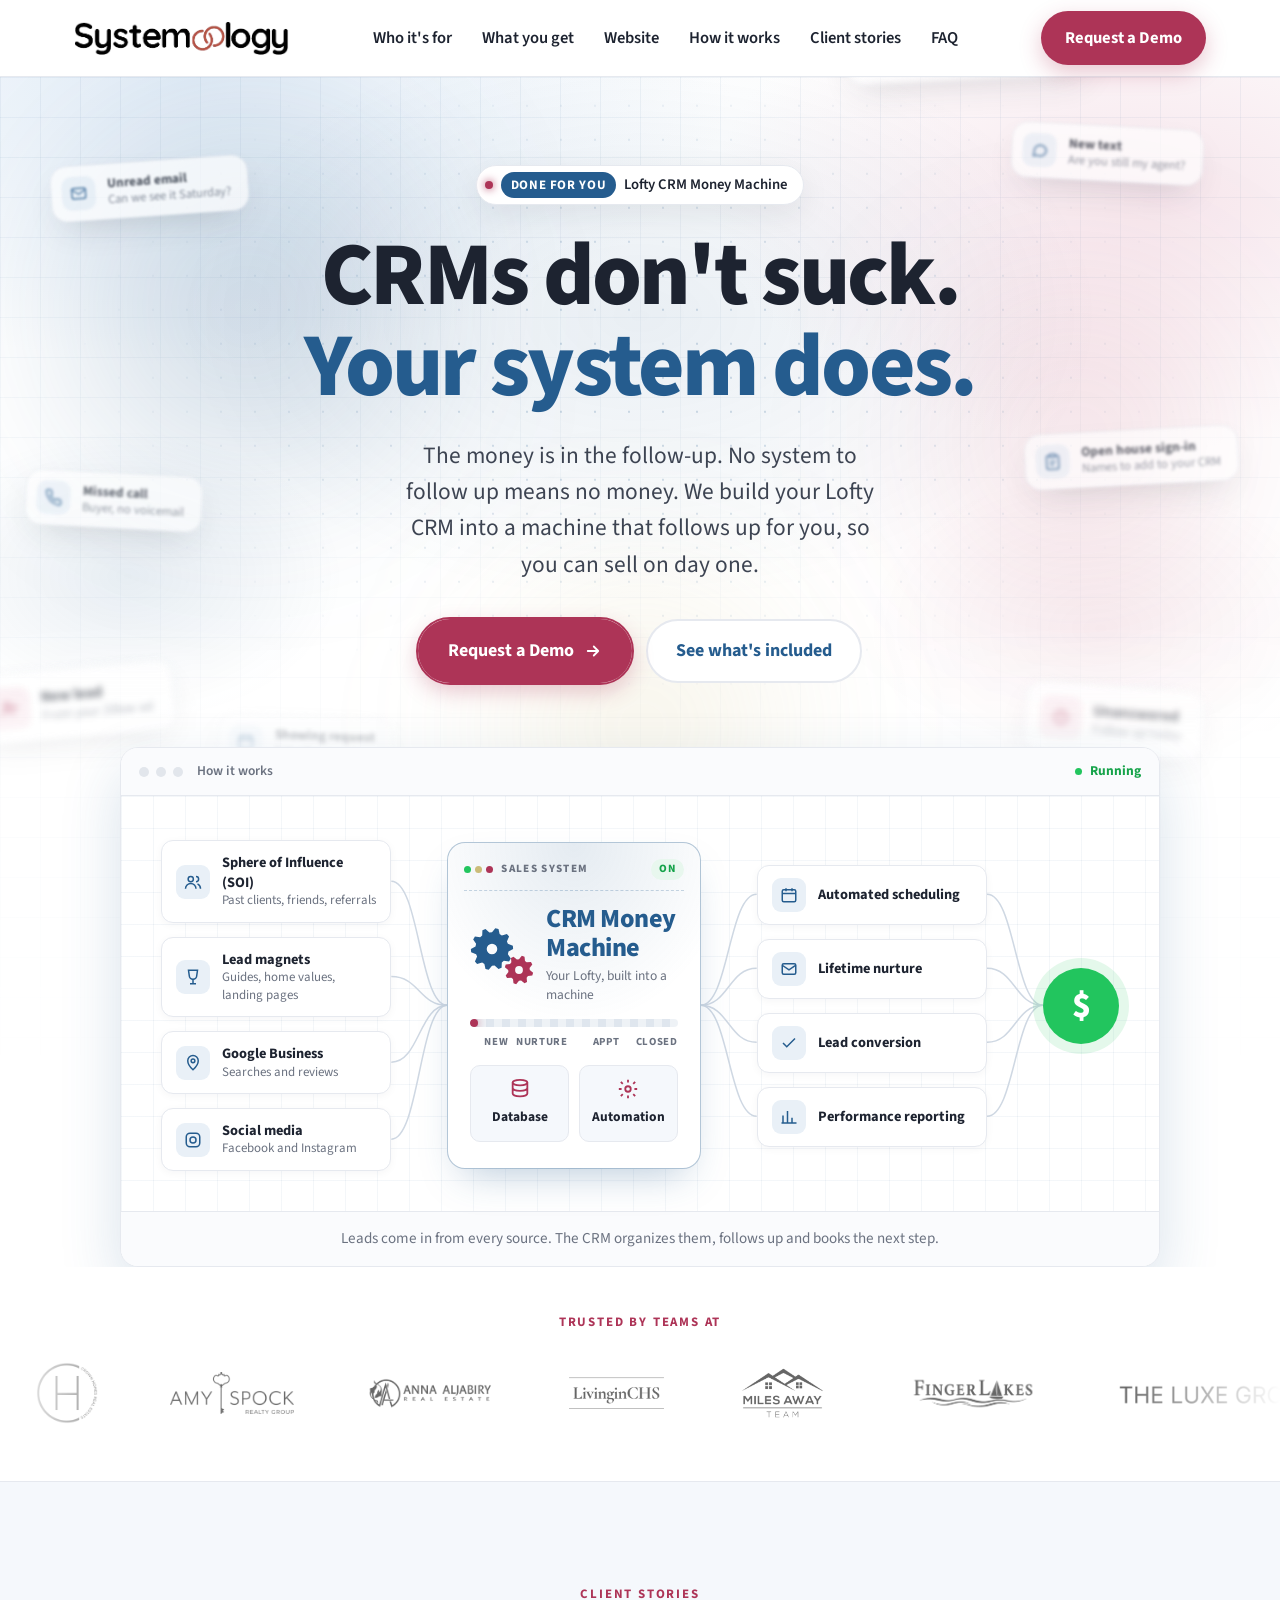
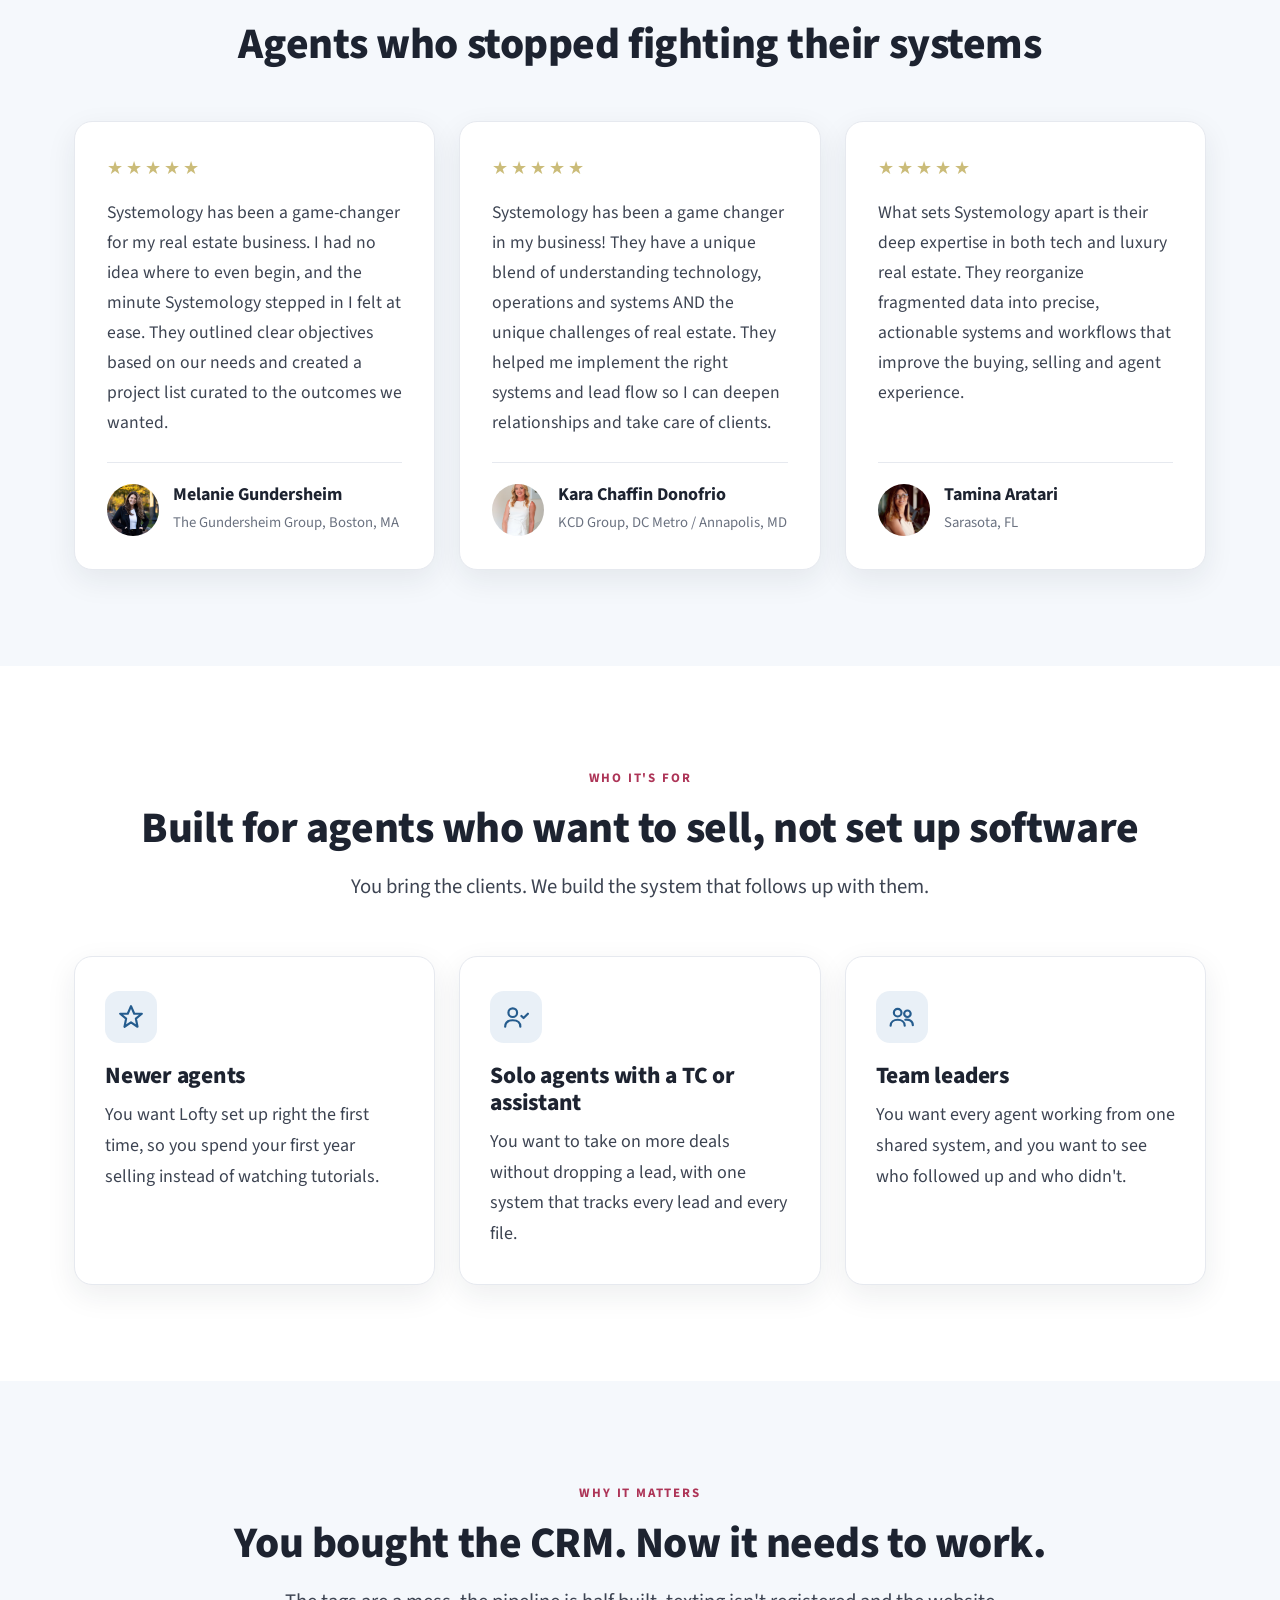
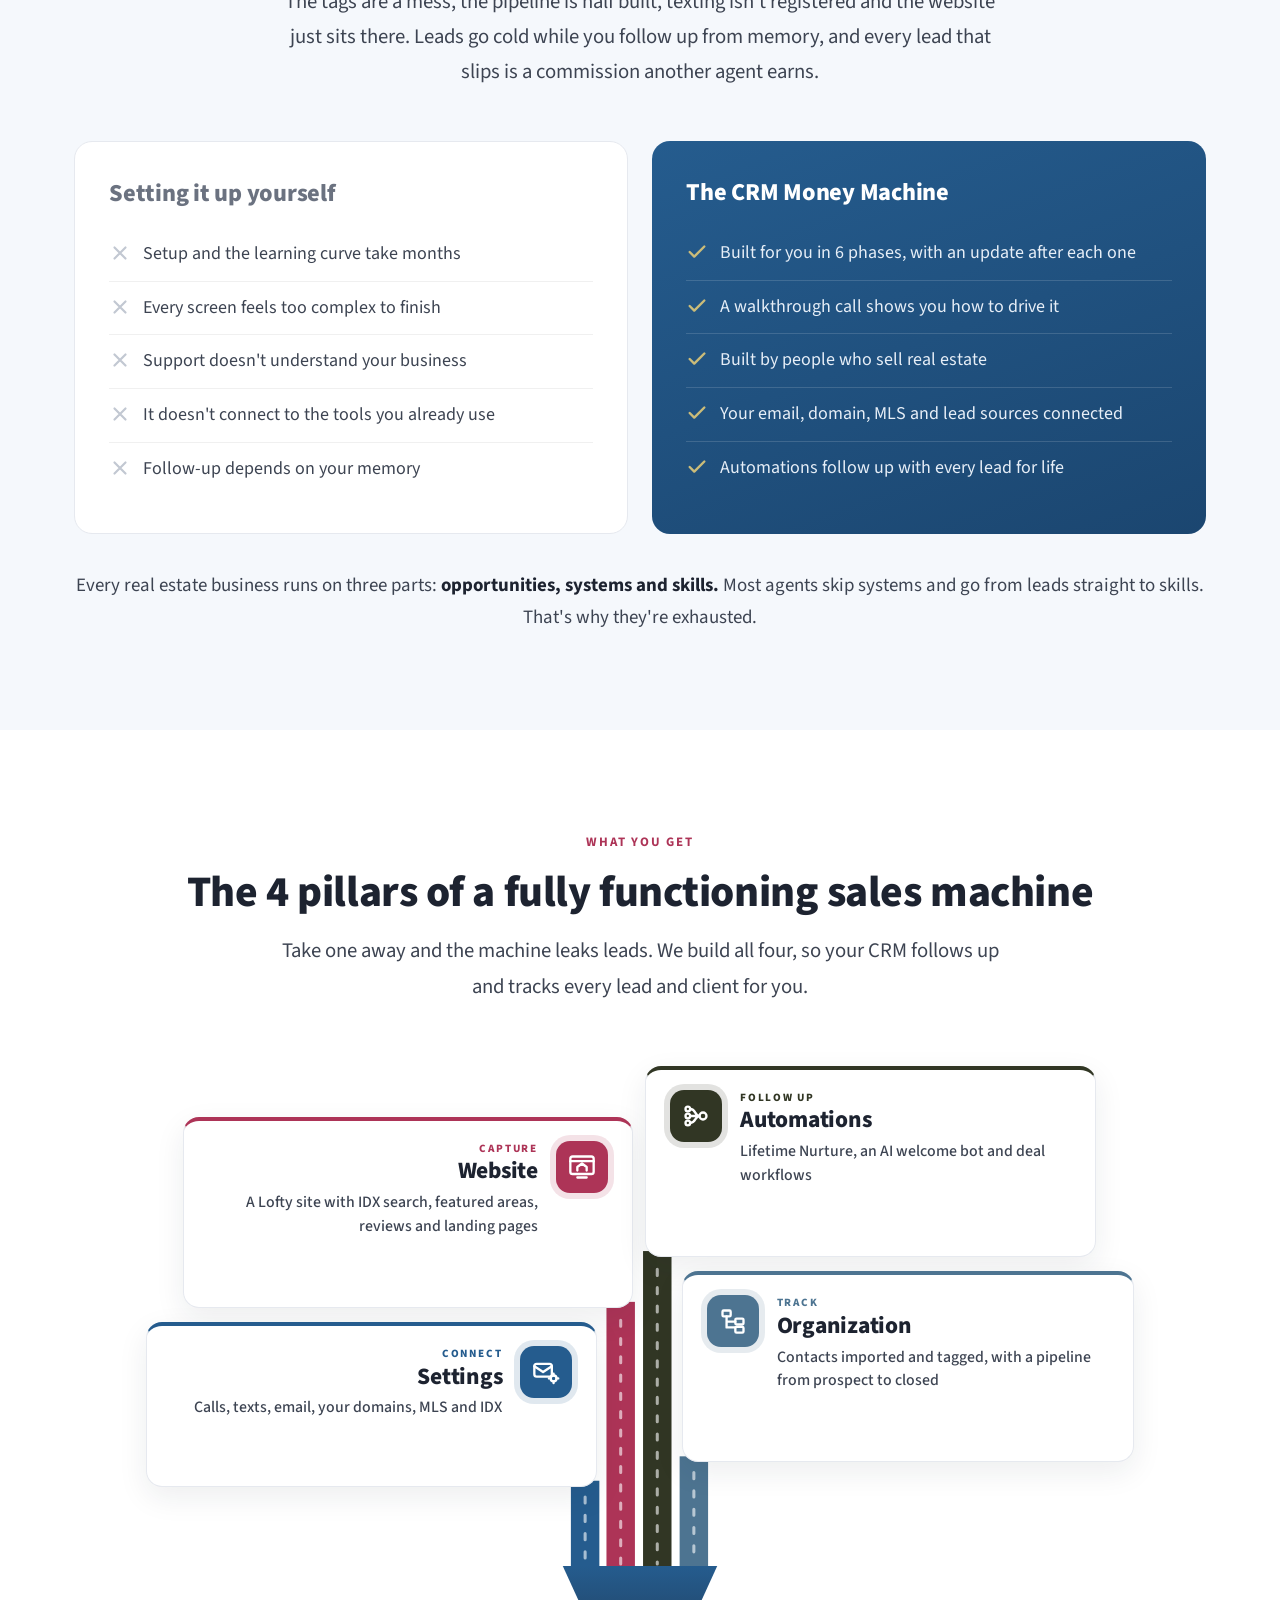
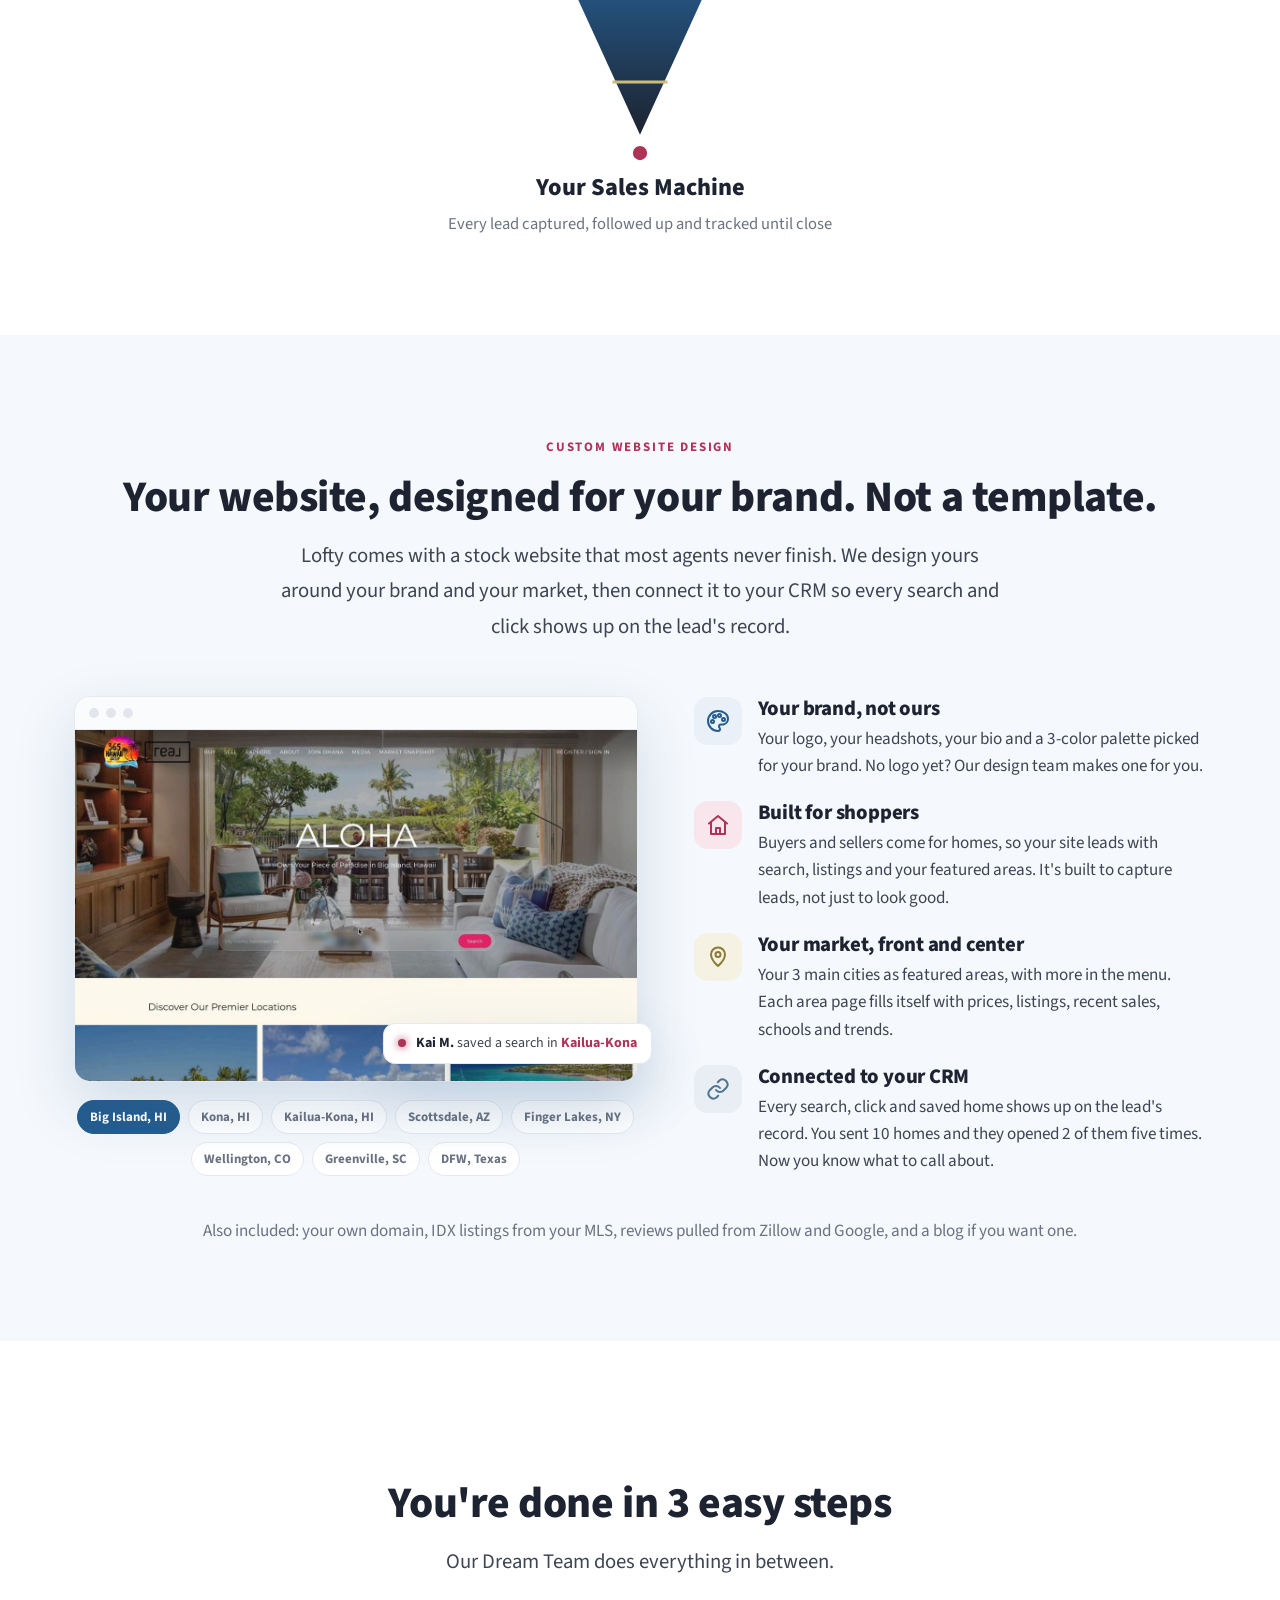
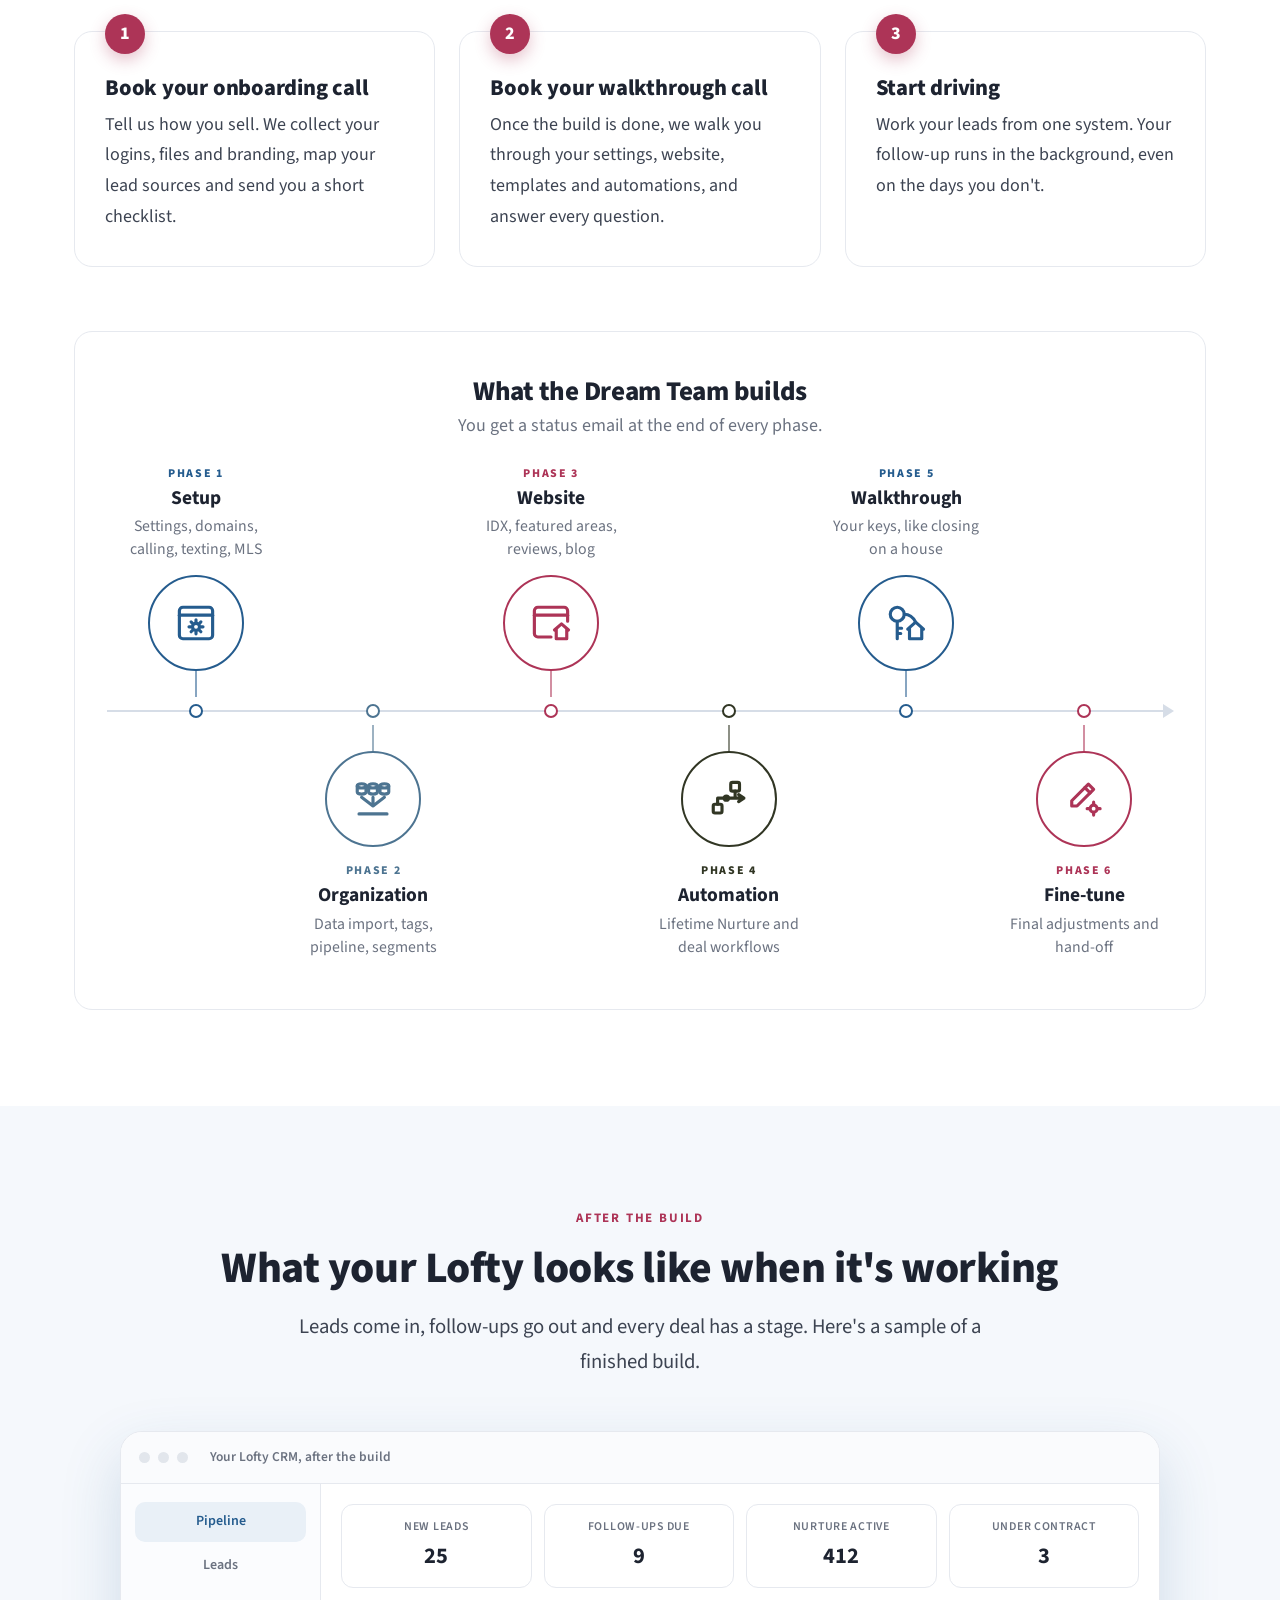
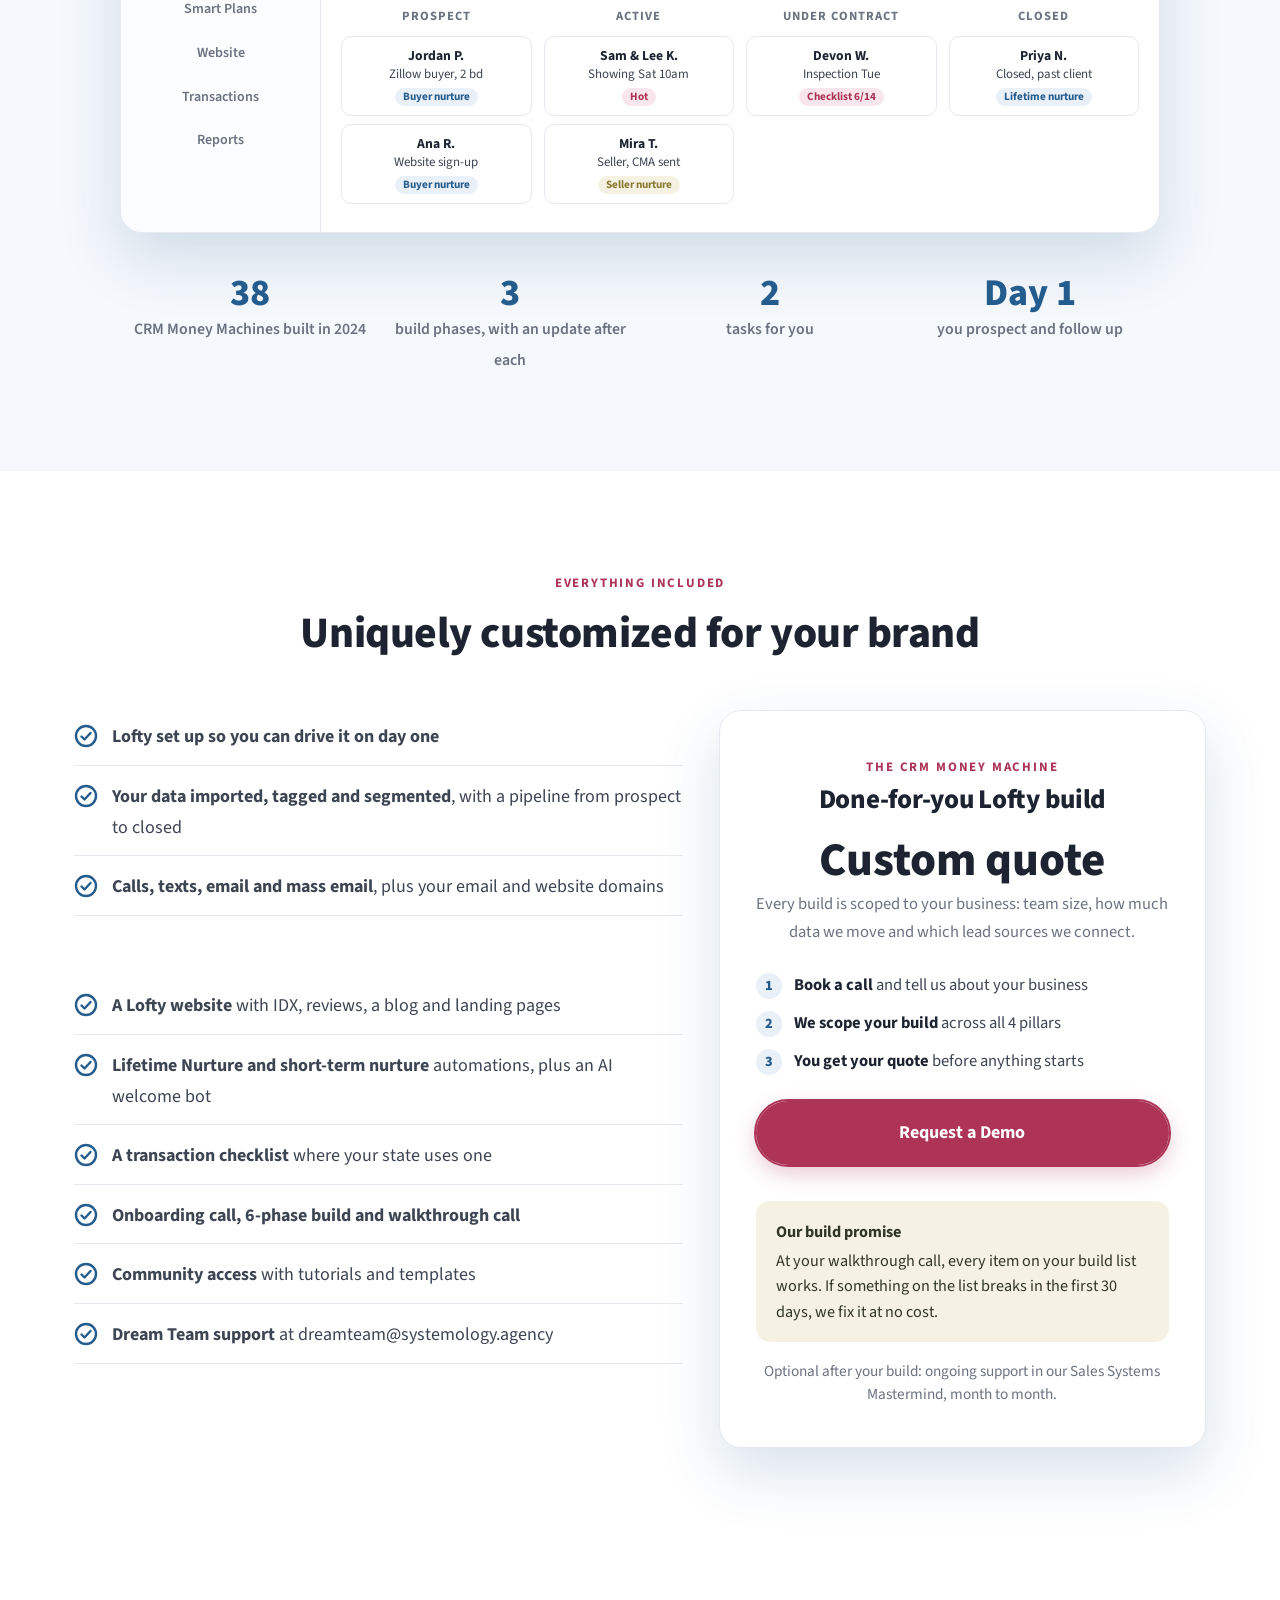
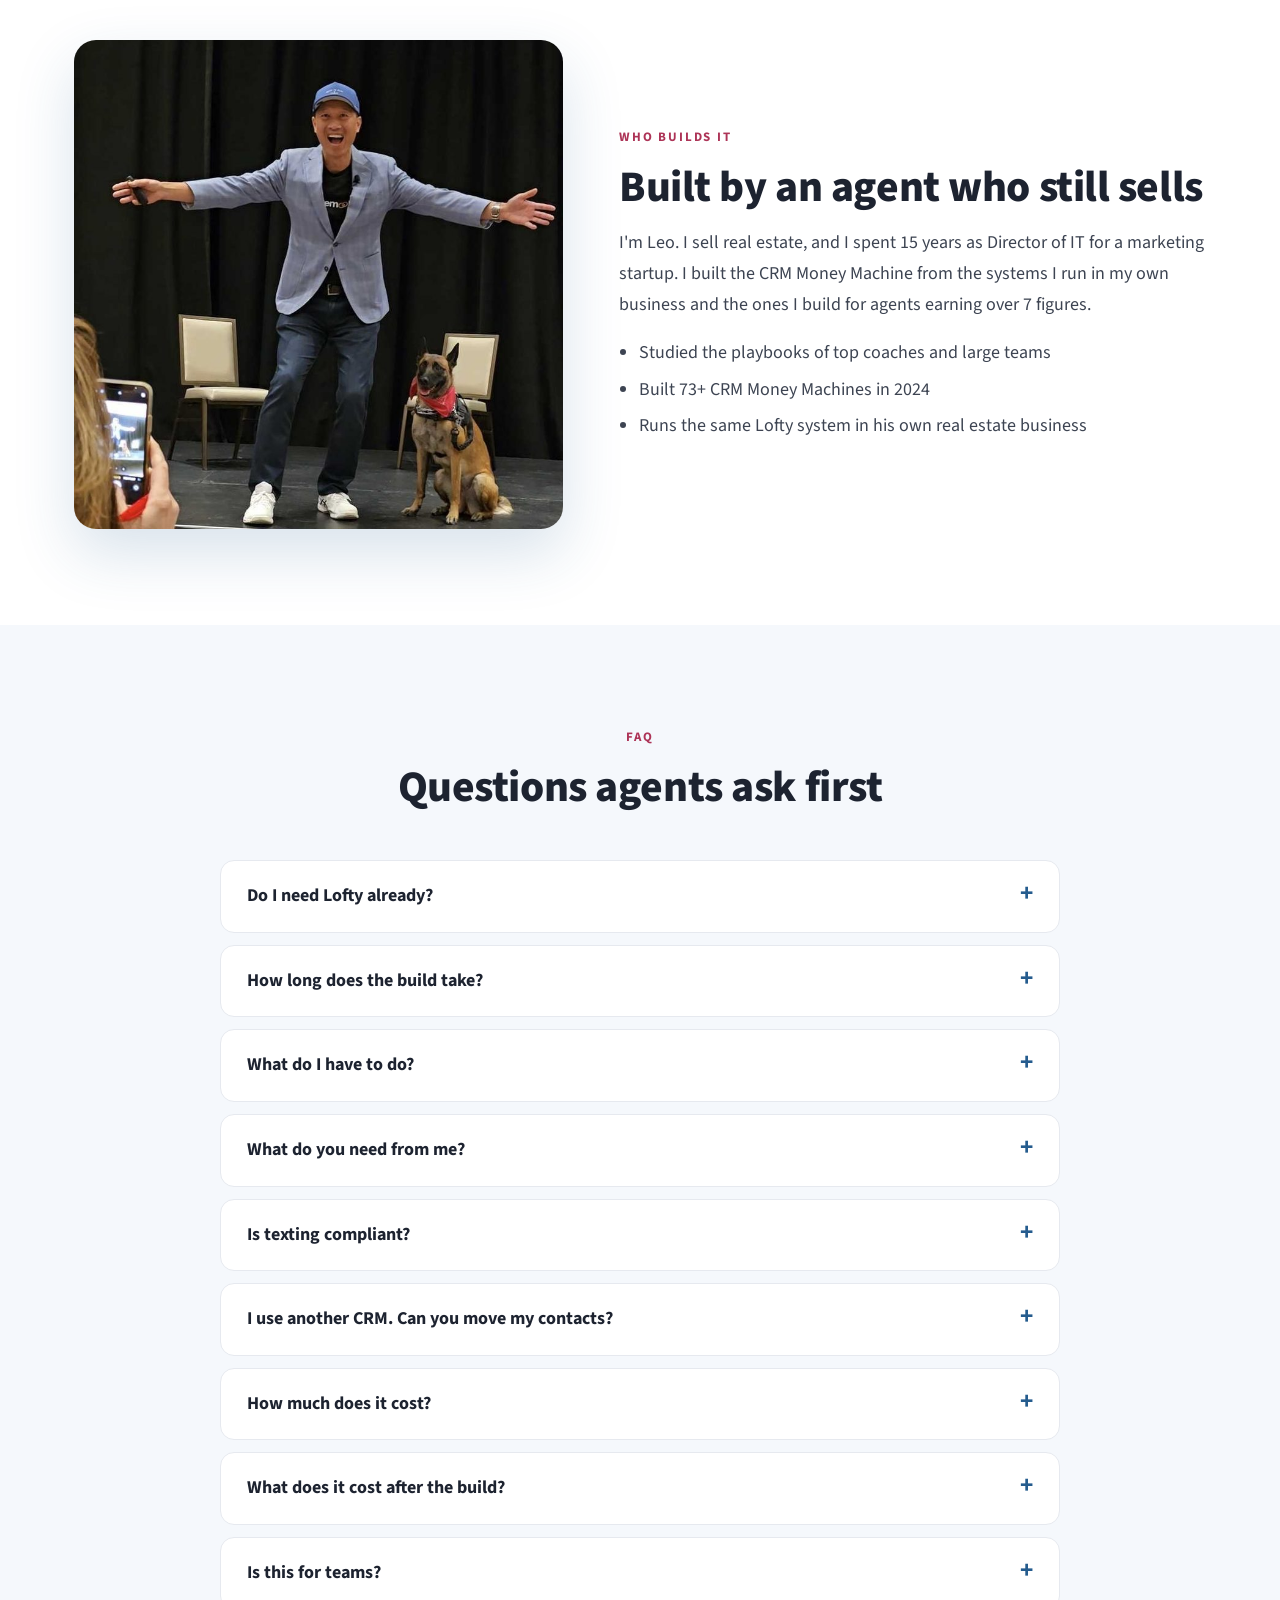
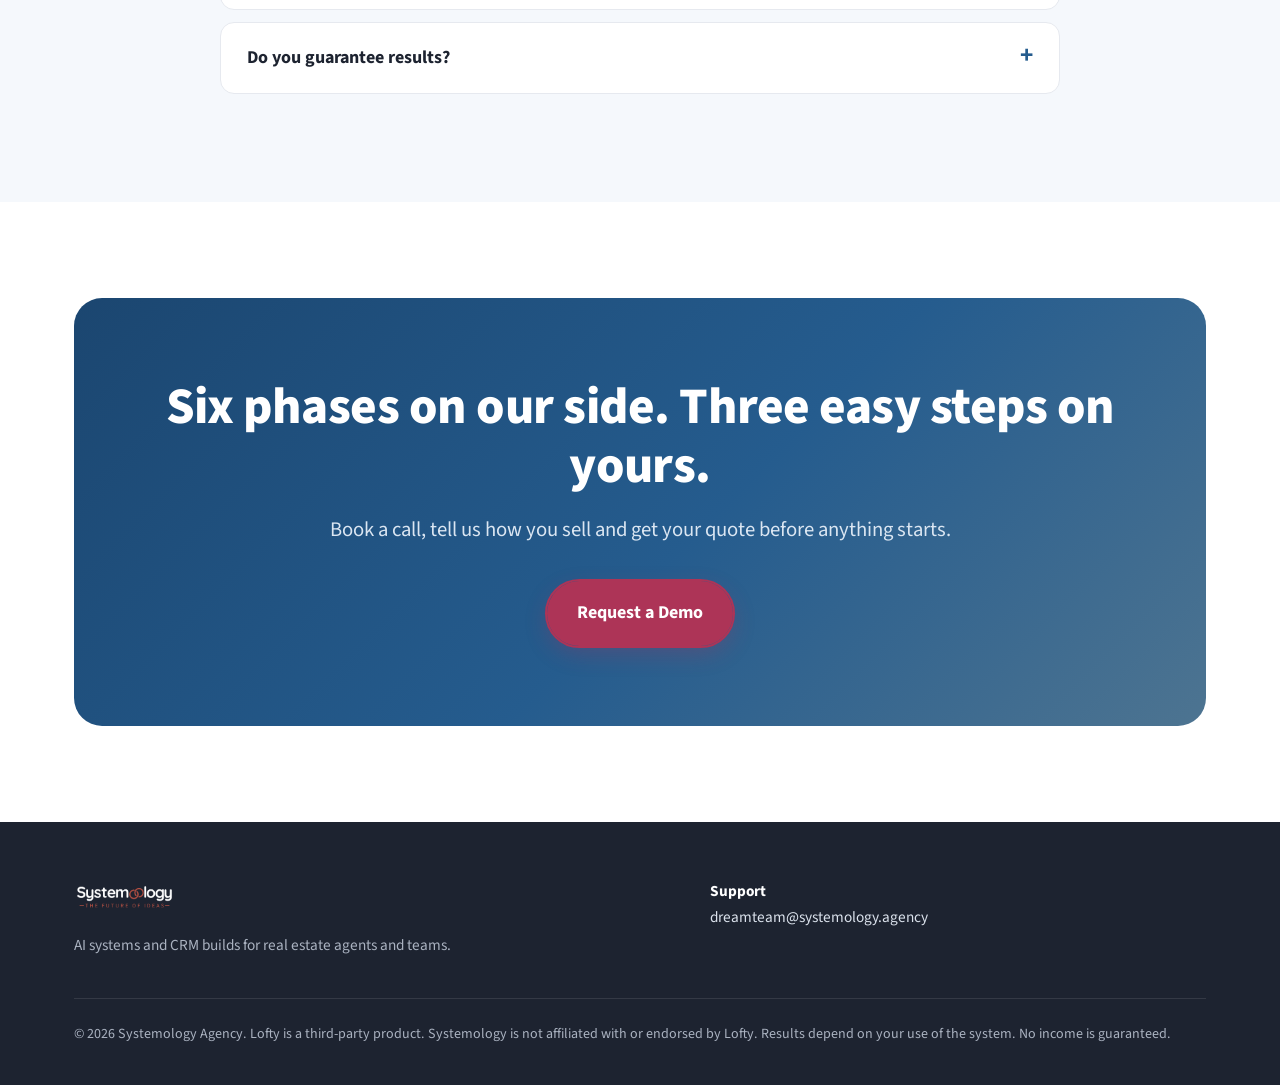
==== commit 20dd746e: "crmmm: move Client stories directly under Trusted by teams at Co-Authored-By: Claude Sonnet 5.5 <nor" ====
--- a/crmmm/index.html
+++ b/crmmm/index.html
@@ -700,6 +700,30 @@
   </div>
 </section>
 
+<section class="section bg-soft center" id="stories">
+  <div class="wrap">
+    <span class="eyebrow">Client stories</span>
+    <h2>Agents who stopped fighting their systems</h2>
+    <div class="tgrid" style="text-align:left">
+      <div class="tcard">
+        <div class="stars">★★★★★</div>
+        <blockquote>Systemology has been a game-changer for my real estate business. I had no idea where to even begin, and the minute Systemology stepped in I felt at ease. They outlined clear objectives based on our needs and created a project list curated to the outcomes we wanted.</blockquote>
+        <div class="who"><img src="/assets/t-melanie.jpg" alt="Melanie Gundersheim"><div><b>Melanie Gundersheim</b><span>The Gundersheim Group, Boston, MA</span></div></div>
+      </div>
+      <div class="tcard">
+        <div class="stars">★★★★★</div>
+        <blockquote>Systemology has been a game changer in my business! They have a unique blend of understanding technology, operations and systems AND the unique challenges of real estate. They helped me implement the right systems and lead flow so I can deepen relationships and take care of clients.</blockquote>
+        <div class="who"><img src="/assets/t-kara.png" alt="Kara Chaffin Donofrio"><div><b>Kara Chaffin Donofrio</b><span>KCD Group, DC Metro / Annapolis, MD</span></div></div>
+      </div>
+      <div class="tcard">
+        <div class="stars">★★★★★</div>
+        <blockquote>What sets Systemology apart is their deep expertise in both tech and luxury real estate. They reorganize fragmented data into precise, actionable systems and workflows that improve the buying, selling and agent experience.</blockquote>
+        <div class="who"><img src="/assets/t-tamina.png" alt="Tamina Aratari" style="object-position:22% center"><div><b>Tamina Aratari</b><span>Sarasota, FL</span></div></div>
+      </div>
+    </div>
+  </div>
+</section>
+
 <section class="section center" id="who">
   <div class="wrap">
     <span class="eyebrow">Who it's for</span>
@@ -999,30 +1023,6 @@
         <div class="guarantee"><b>Our build promise</b>At your walkthrough call, every item on your build list works. If something on the list breaks in the first 30 days, we fix it at no cost.</div>
         <p class="after">Optional after your build: ongoing support in our Sales Systems Mastermind, month to month.</p>
       </aside>
-    </div>
-  </div>
-</section>
-
-<section class="section bg-soft center" id="stories">
-  <div class="wrap">
-    <span class="eyebrow">Client stories</span>
-    <h2>Agents who stopped fighting their systems</h2>
-    <div class="tgrid" style="text-align:left">
-      <div class="tcard">
-        <div class="stars">★★★★★</div>
-        <blockquote>Systemology has been a game-changer for my real estate business. I had no idea where to even begin, and the minute Systemology stepped in I felt at ease. They outlined clear objectives based on our needs and created a project list curated to the outcomes we wanted.</blockquote>
-        <div class="who"><img src="/assets/t-melanie.jpg" alt="Melanie Gundersheim"><div><b>Melanie Gundersheim</b><span>The Gundersheim Group, Boston, MA</span></div></div>
-      </div>
-      <div class="tcard">
-        <div class="stars">★★★★★</div>
-        <blockquote>Systemology has been a game changer in my business! They have a unique blend of understanding technology, operations and systems AND the unique challenges of real estate. They helped me implement the right systems and lead flow so I can deepen relationships and take care of clients.</blockquote>
-        <div class="who"><img src="/assets/t-kara.png" alt="Kara Chaffin Donofrio"><div><b>Kara Chaffin Donofrio</b><span>KCD Group, DC Metro / Annapolis, MD</span></div></div>
-      </div>
-      <div class="tcard">
-        <div class="stars">★★★★★</div>
-        <blockquote>What sets Systemology apart is their deep expertise in both tech and luxury real estate. They reorganize fragmented data into precise, actionable systems and workflows that improve the buying, selling and agent experience.</blockquote>
-        <div class="who"><img src="/assets/t-tamina.png" alt="Tamina Aratari" style="object-position:22% center"><div><b>Tamina Aratari</b><span>Sarasota, FL</span></div></div>
-      </div>
     </div>
   </div>
 </section>
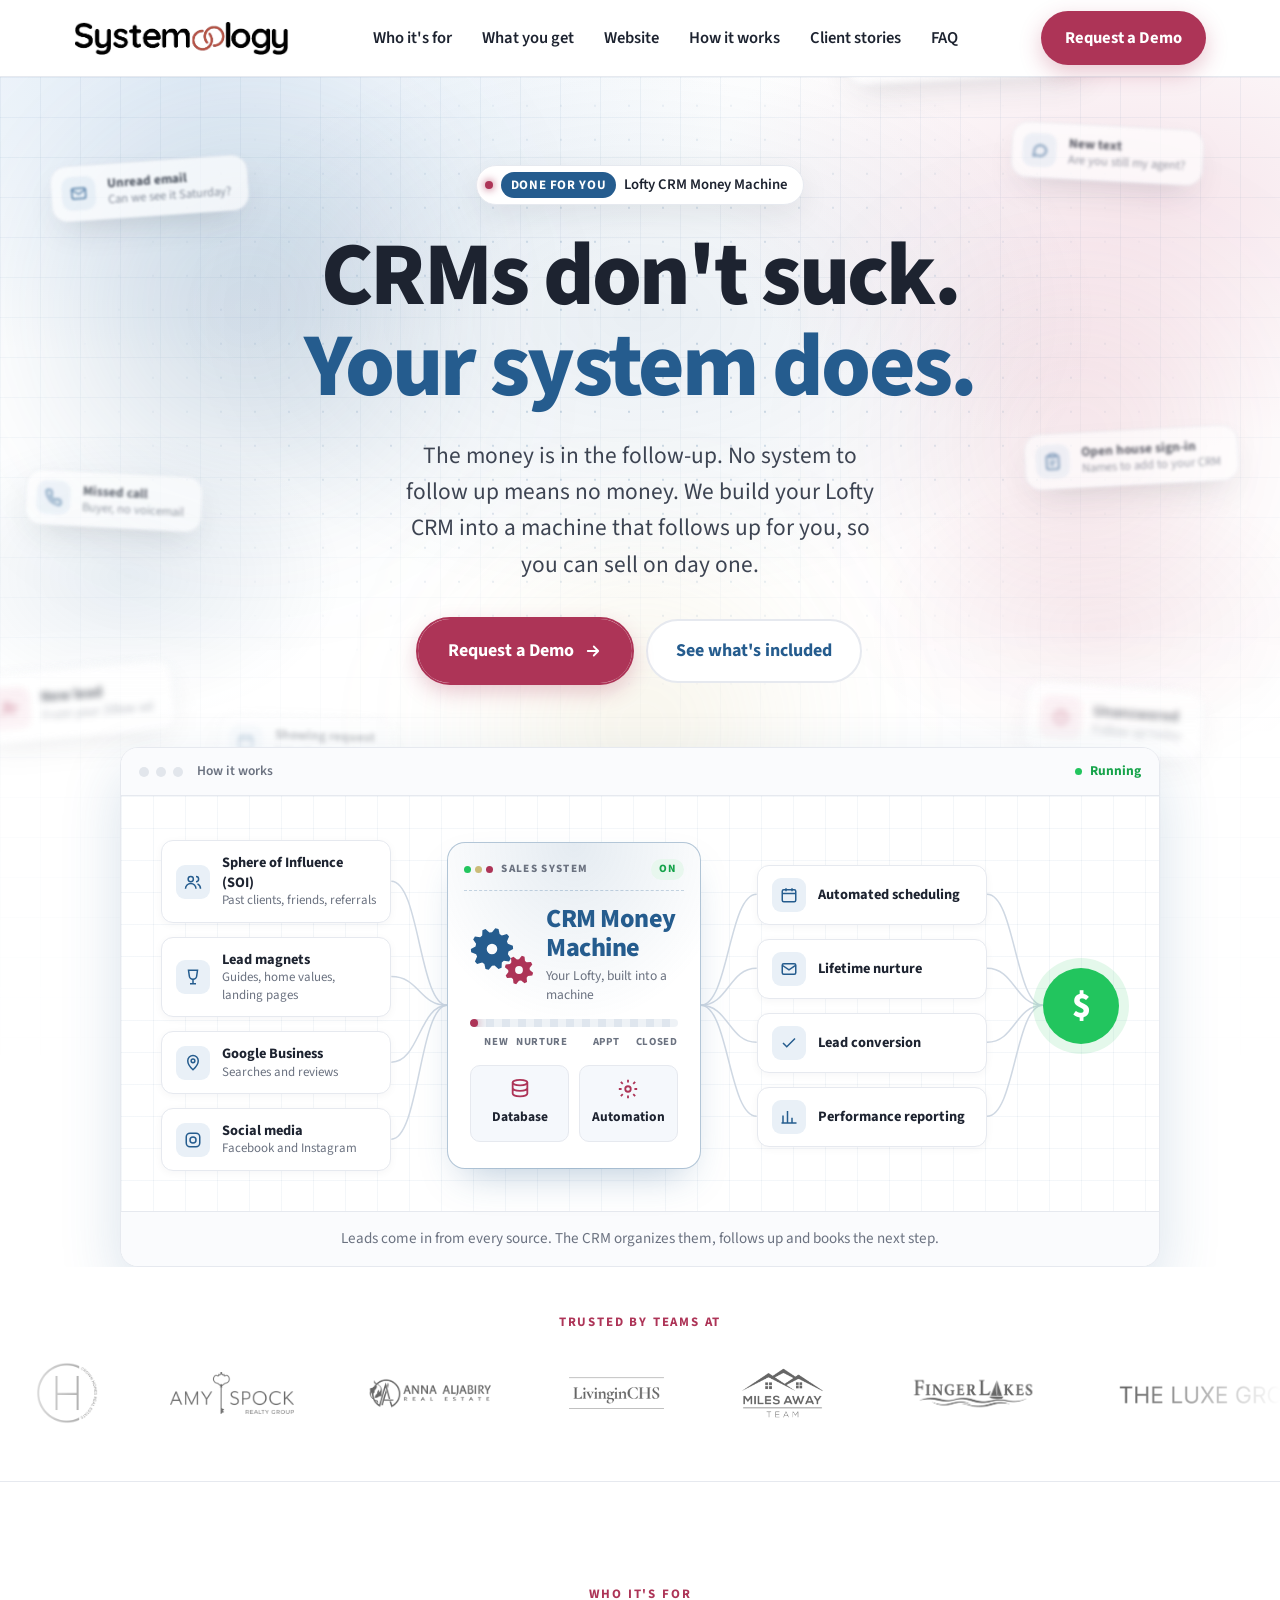
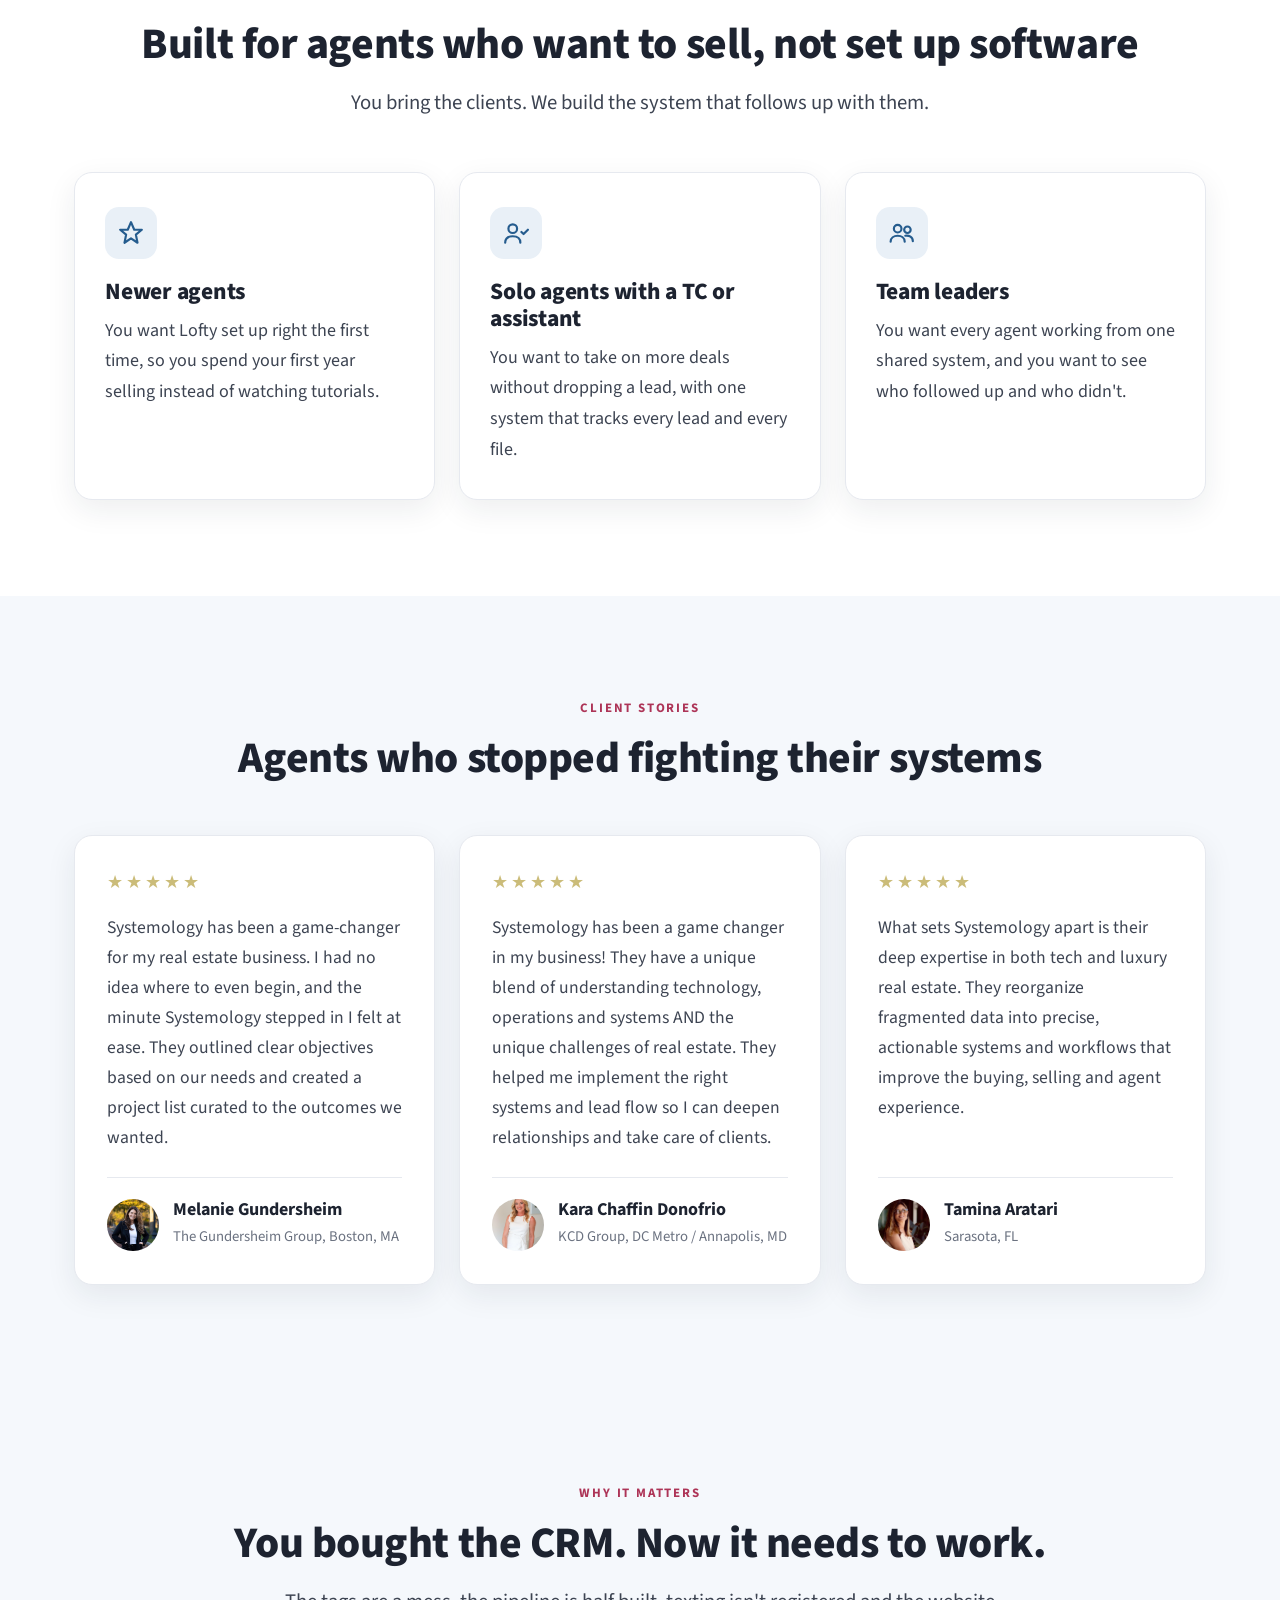
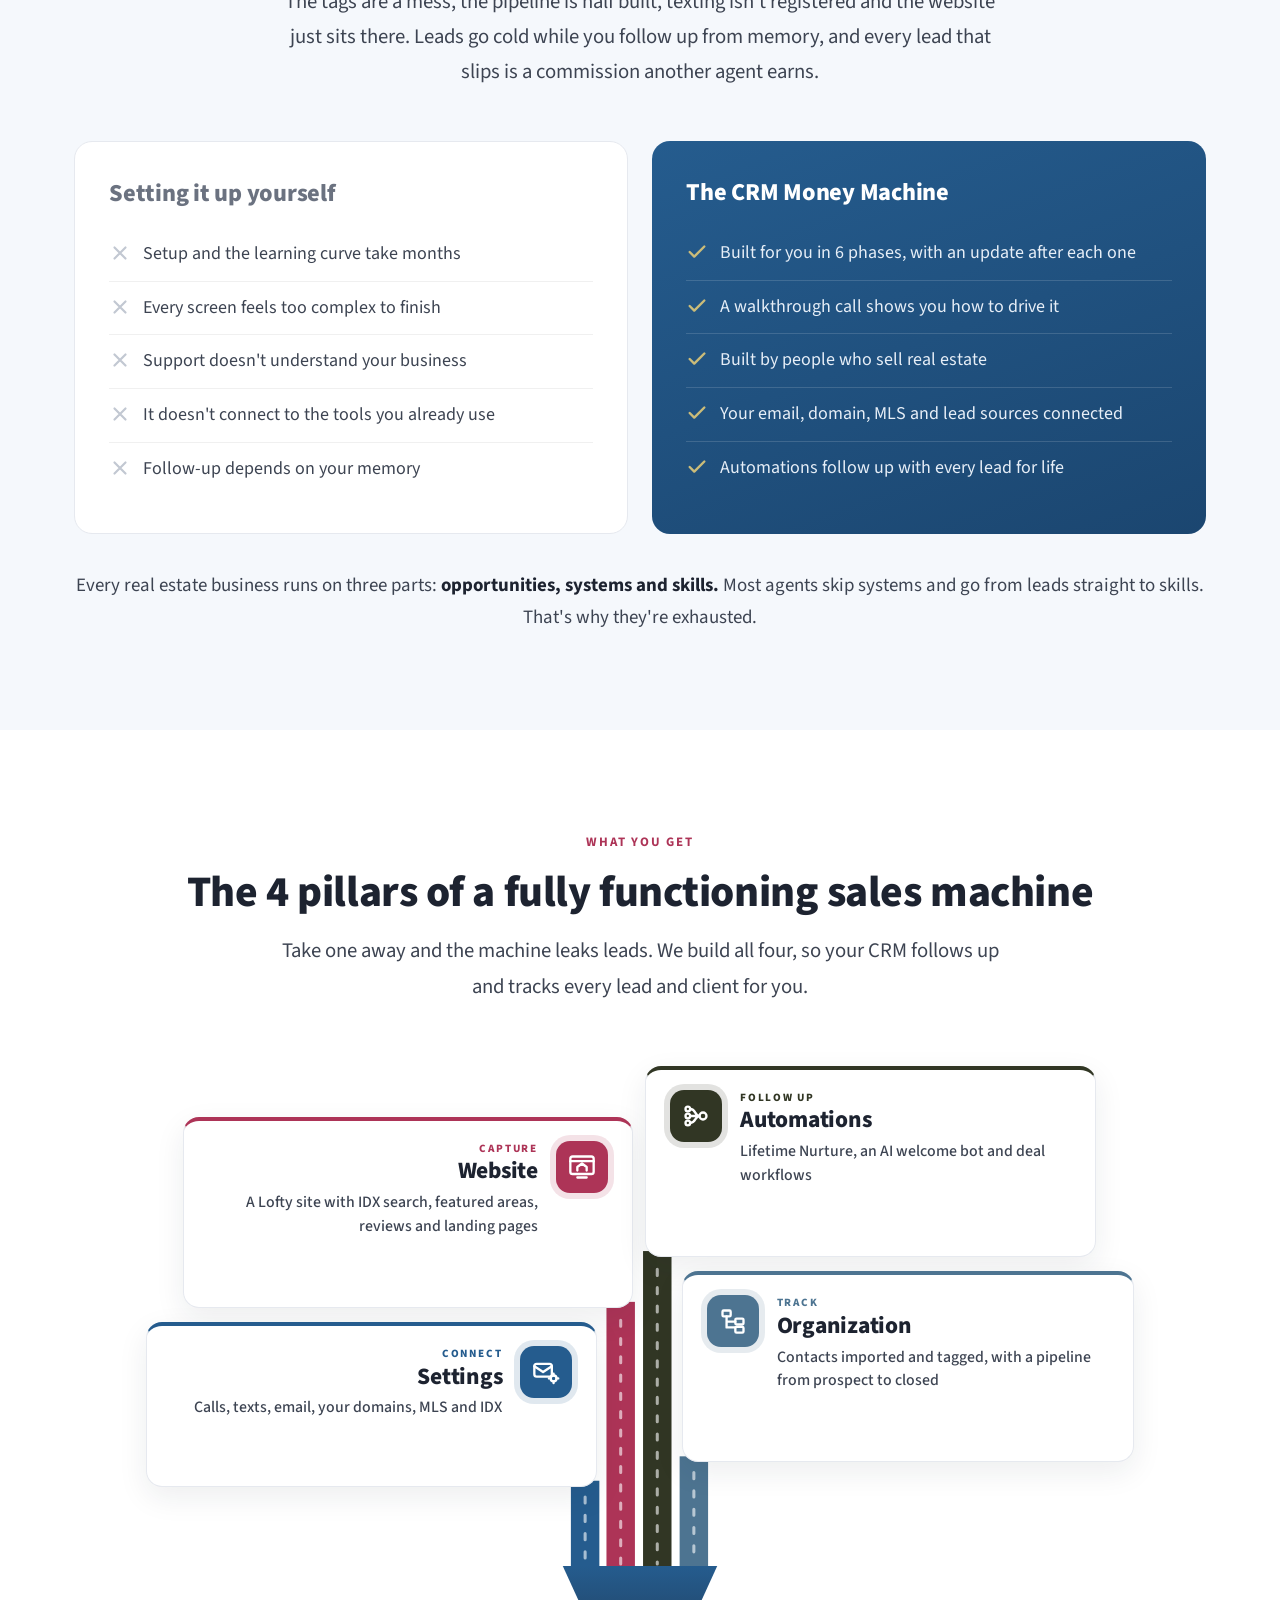
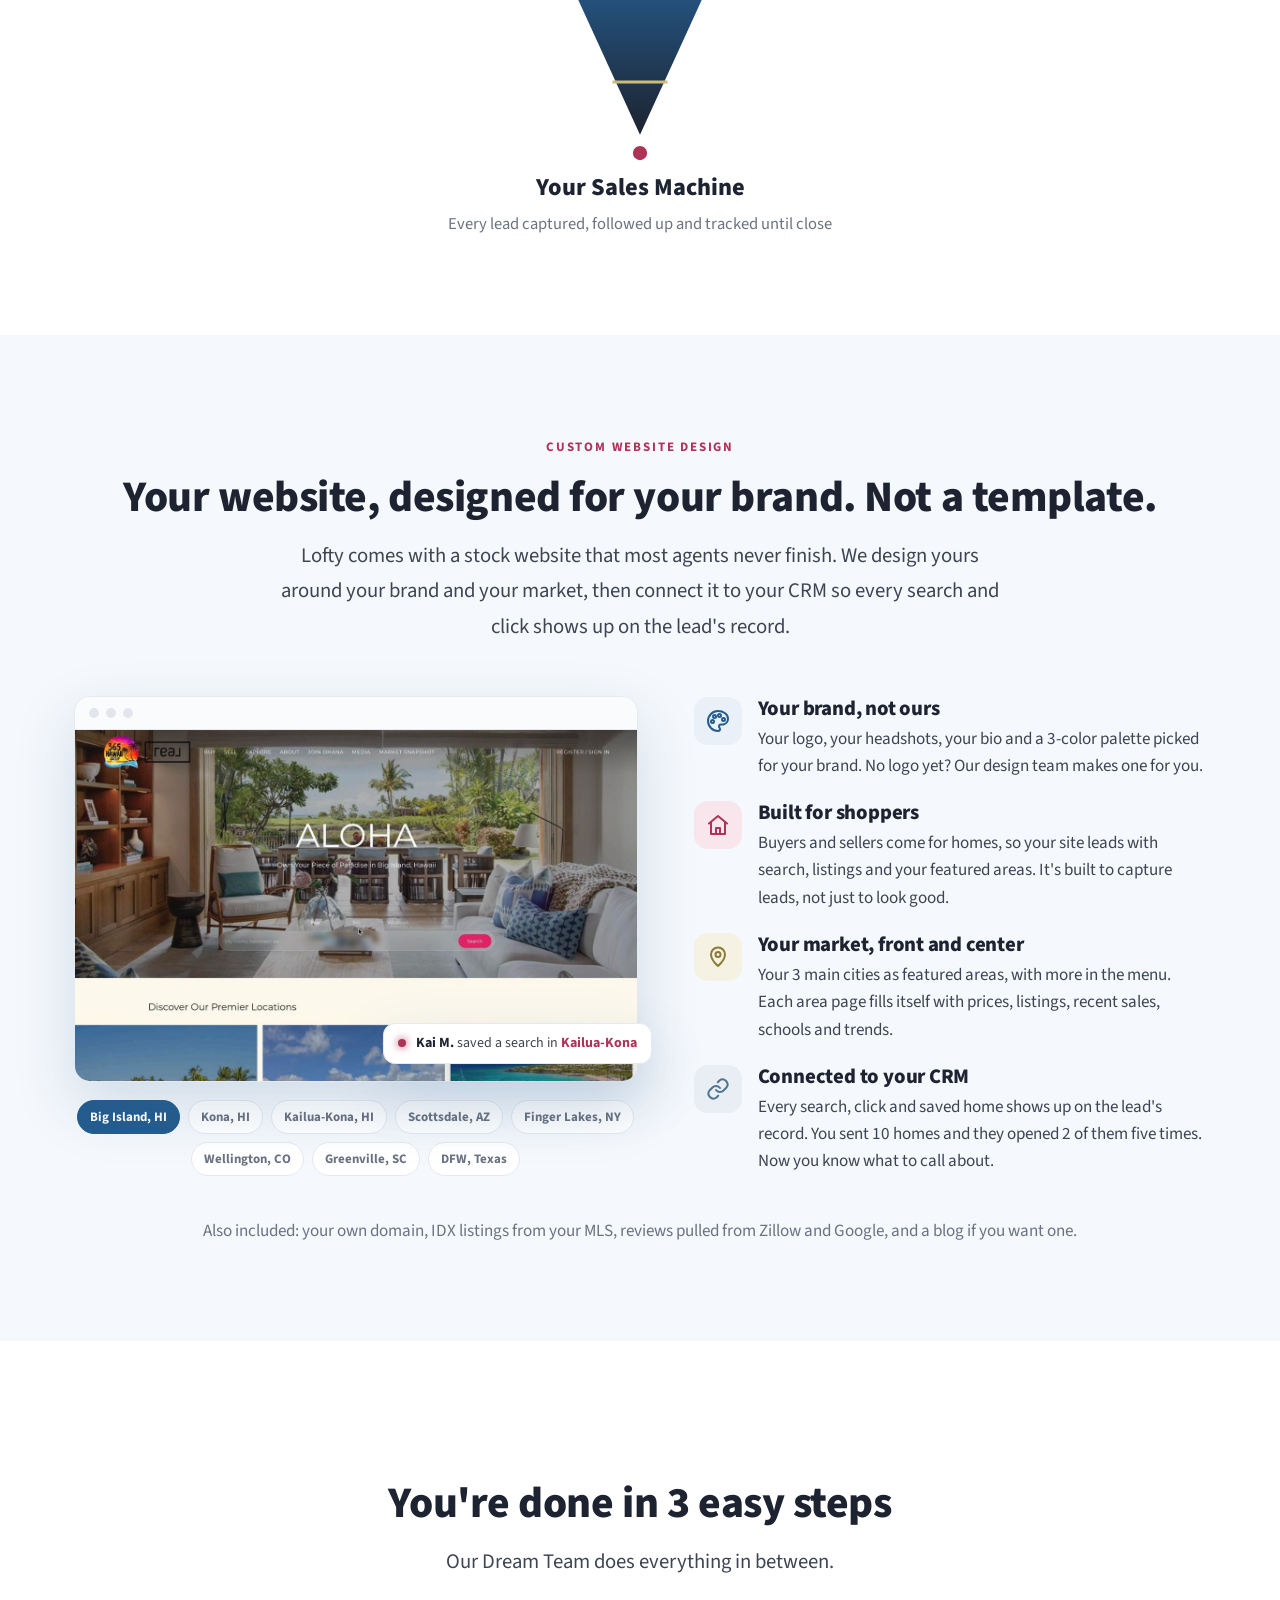
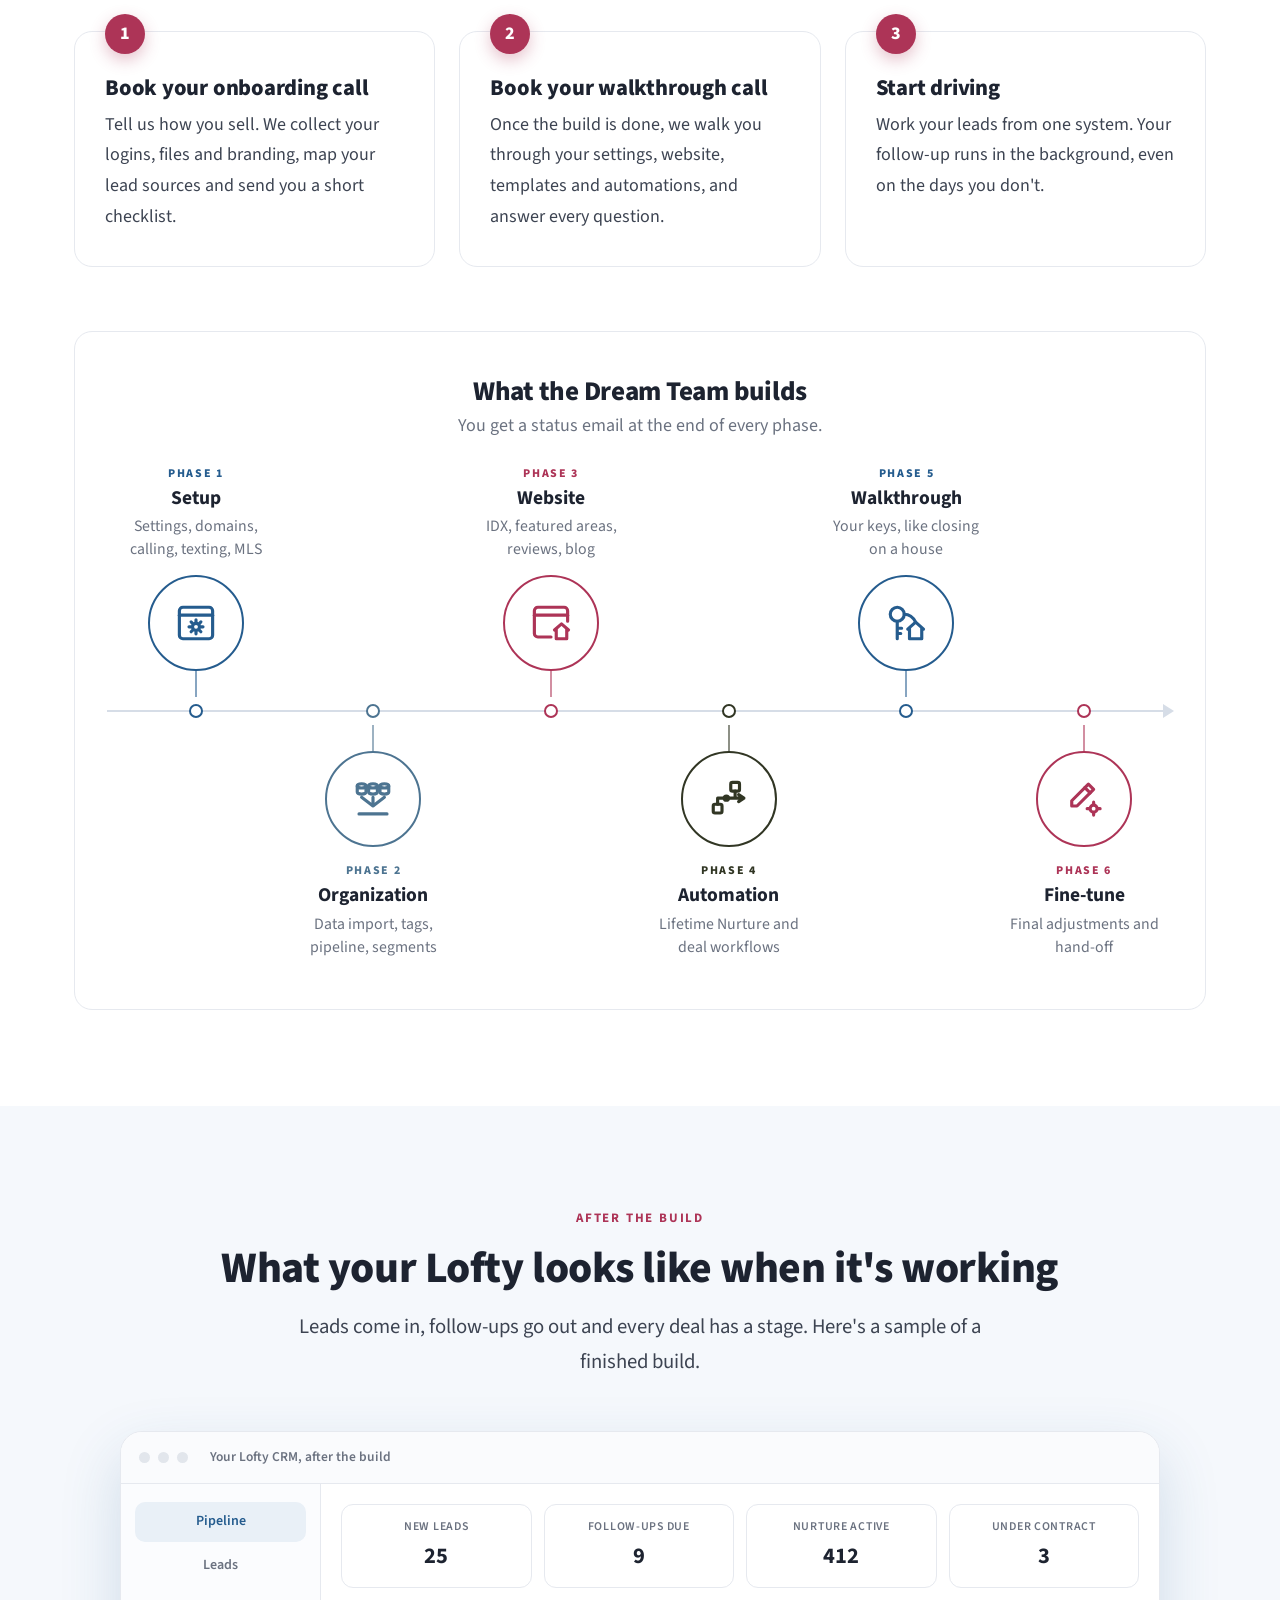
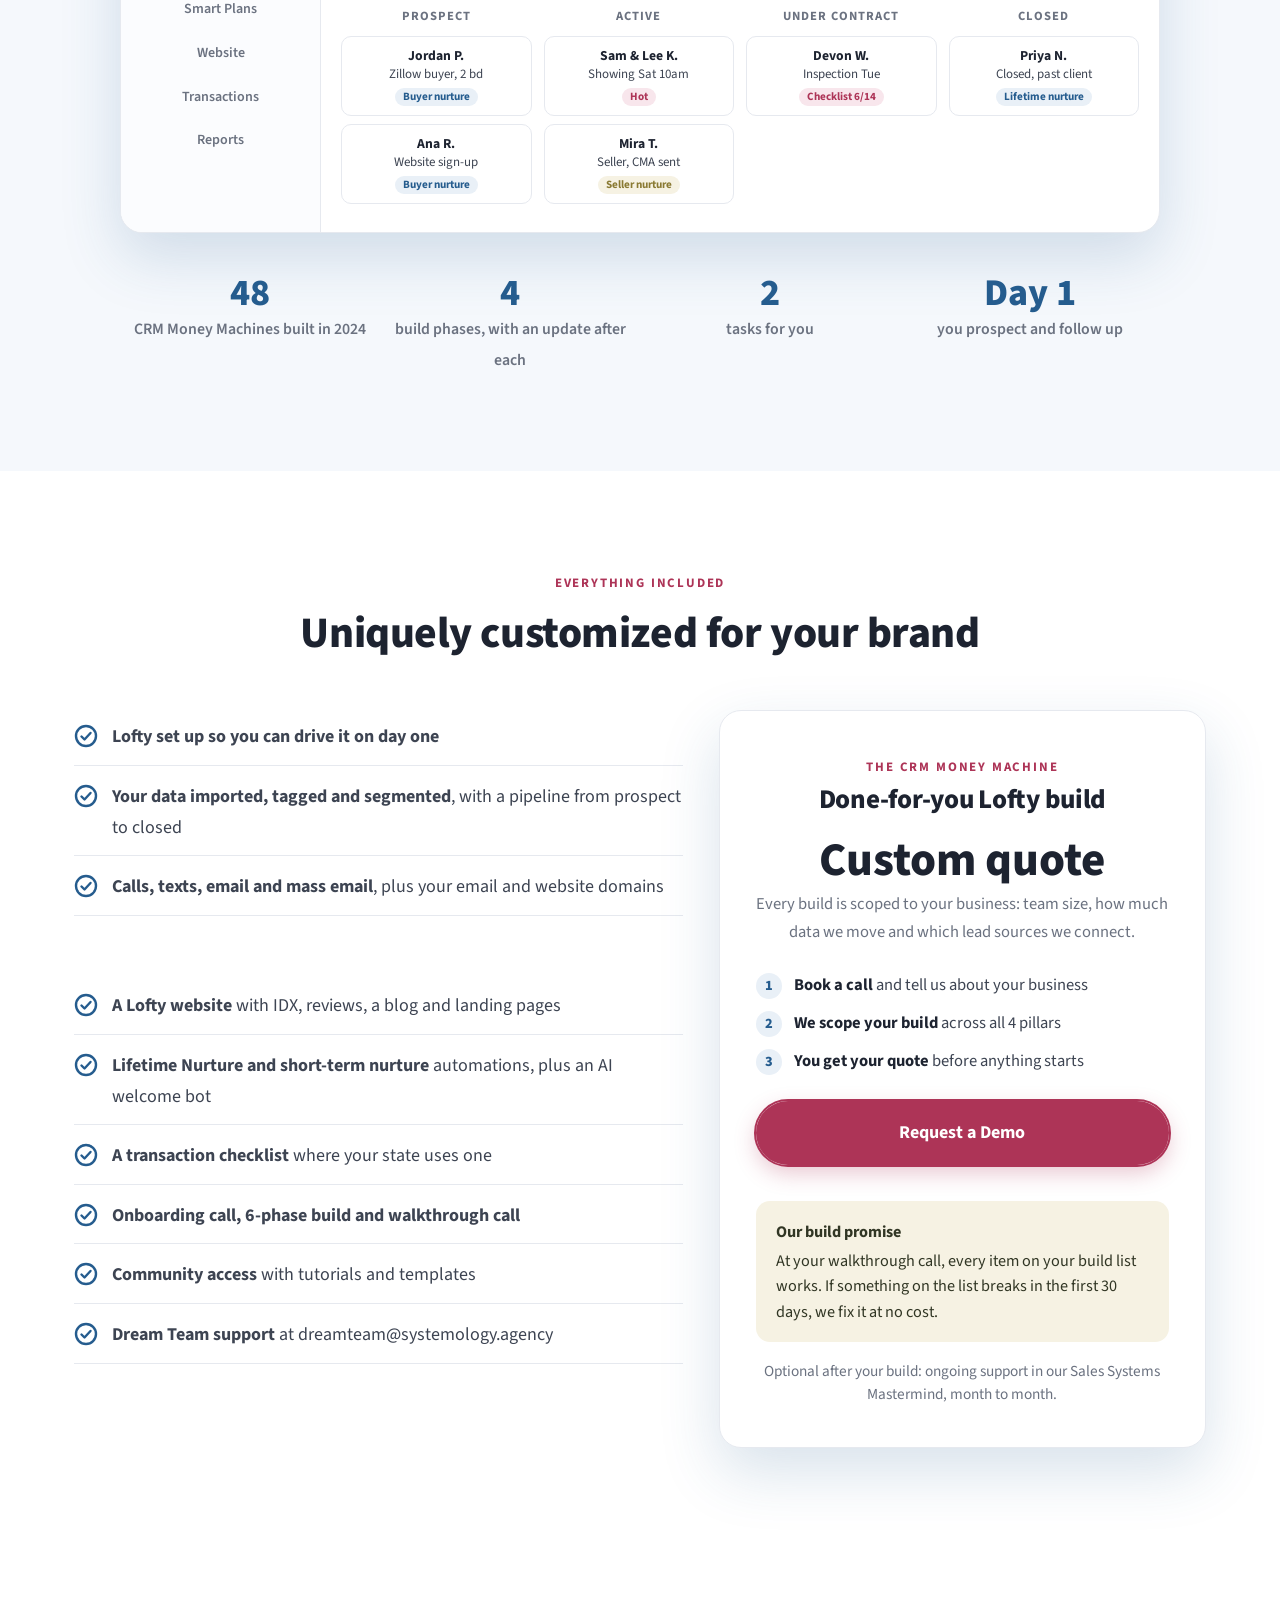
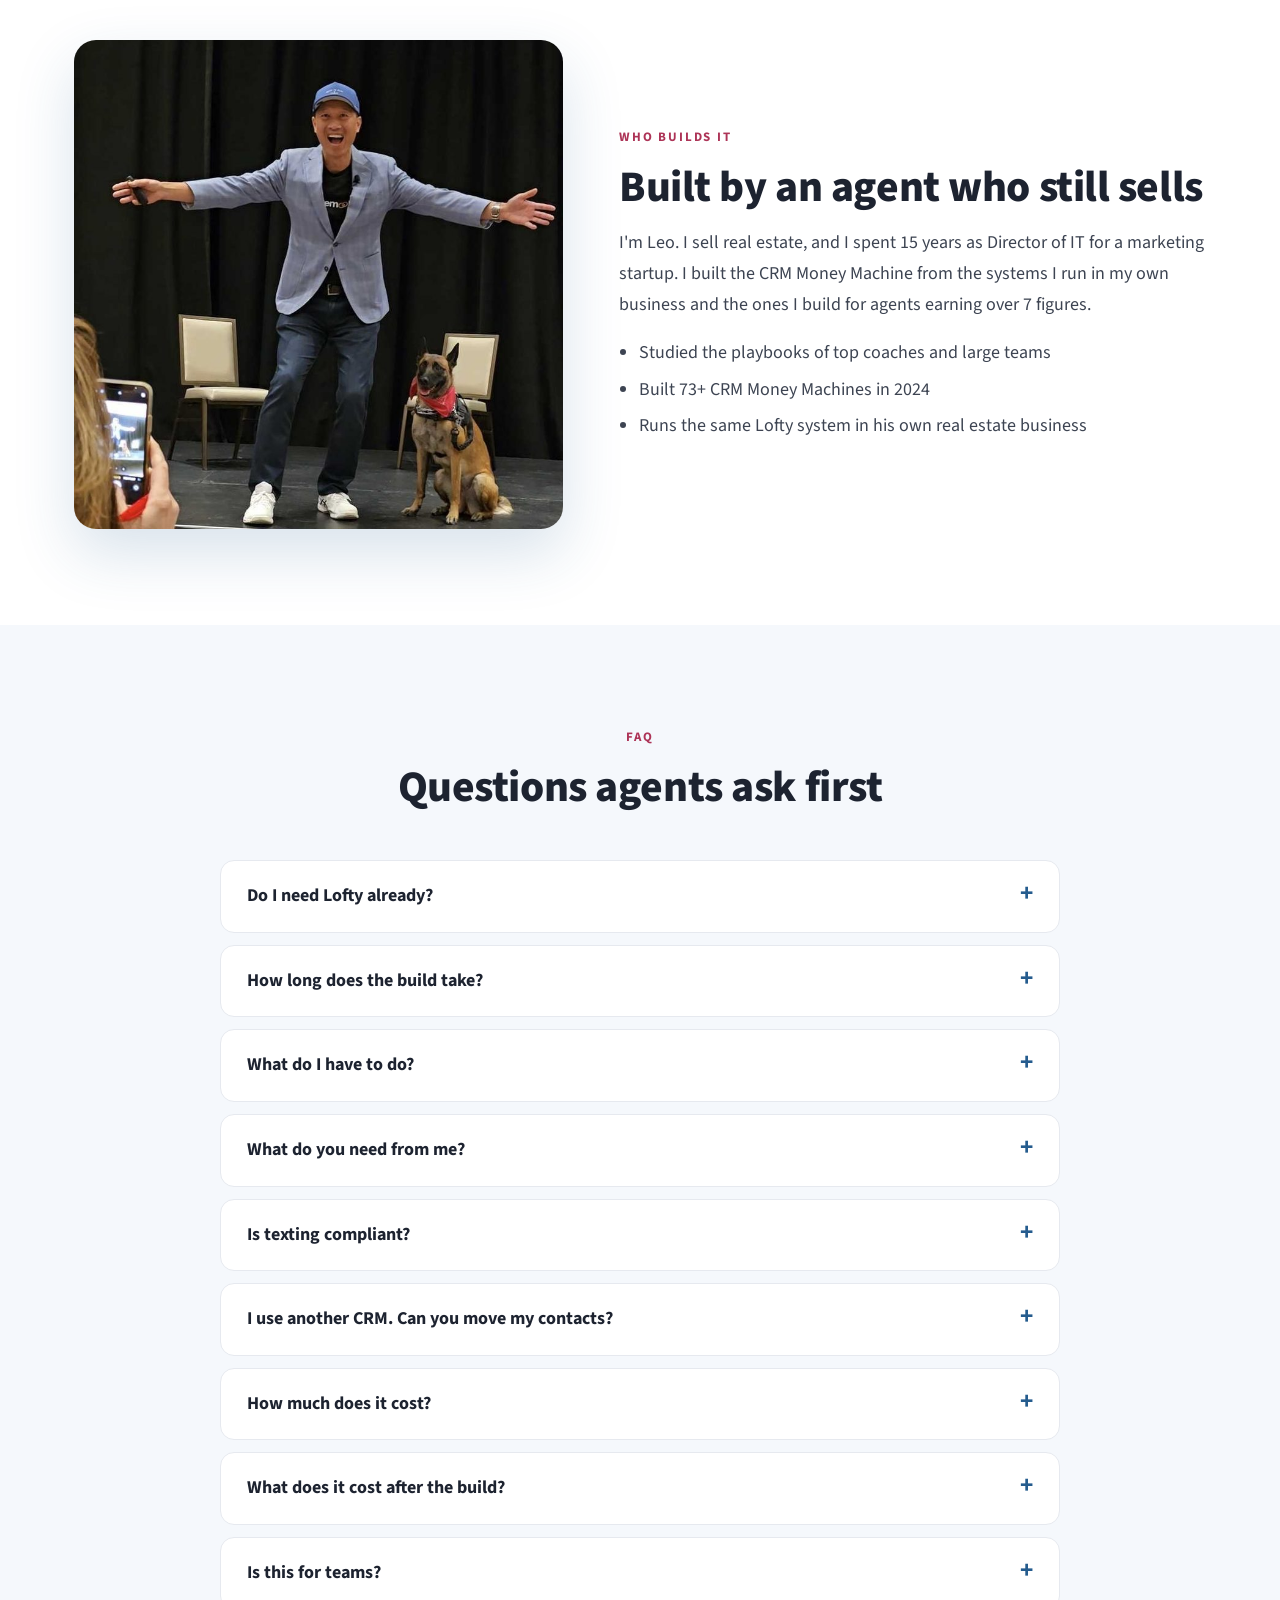
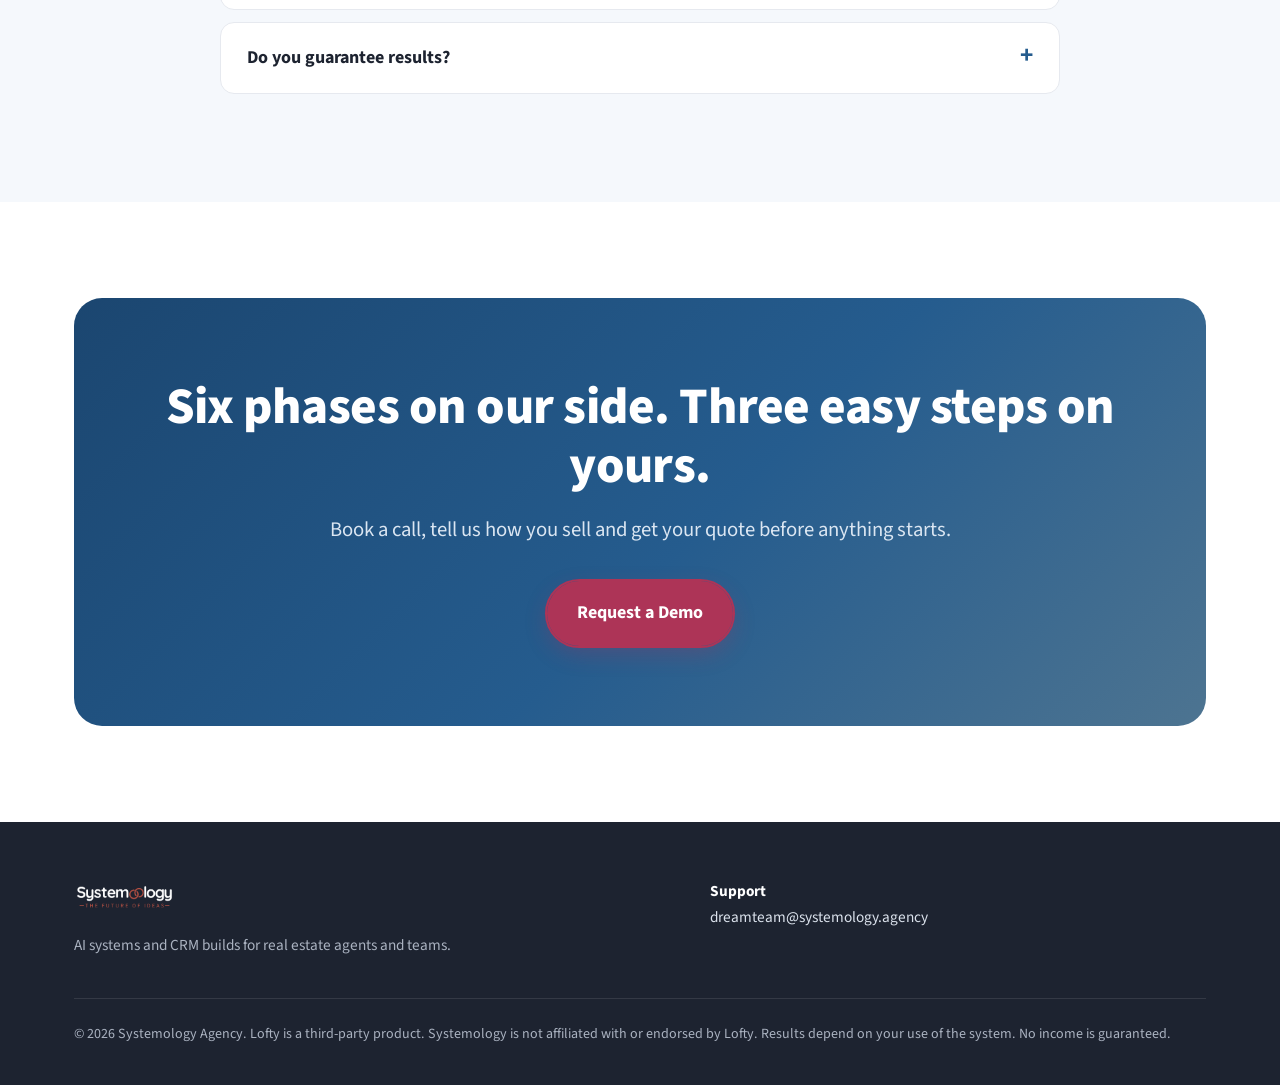
==== commit 65664a7a: "crmmm: move Who it's for above Client stories Co-Authored-By: Claude Sonnet 5.5 <noreply@anthropic.c" ====
--- a/crmmm/index.html
+++ b/crmmm/index.html
@@ -700,30 +700,6 @@
   </div>
 </section>
 
-<section class="section bg-soft center" id="stories">
-  <div class="wrap">
-    <span class="eyebrow">Client stories</span>
-    <h2>Agents who stopped fighting their systems</h2>
-    <div class="tgrid" style="text-align:left">
-      <div class="tcard">
-        <div class="stars">★★★★★</div>
-        <blockquote>Systemology has been a game-changer for my real estate business. I had no idea where to even begin, and the minute Systemology stepped in I felt at ease. They outlined clear objectives based on our needs and created a project list curated to the outcomes we wanted.</blockquote>
-        <div class="who"><img src="/assets/t-melanie.jpg" alt="Melanie Gundersheim"><div><b>Melanie Gundersheim</b><span>The Gundersheim Group, Boston, MA</span></div></div>
-      </div>
-      <div class="tcard">
-        <div class="stars">★★★★★</div>
-        <blockquote>Systemology has been a game changer in my business! They have a unique blend of understanding technology, operations and systems AND the unique challenges of real estate. They helped me implement the right systems and lead flow so I can deepen relationships and take care of clients.</blockquote>
-        <div class="who"><img src="/assets/t-kara.png" alt="Kara Chaffin Donofrio"><div><b>Kara Chaffin Donofrio</b><span>KCD Group, DC Metro / Annapolis, MD</span></div></div>
-      </div>
-      <div class="tcard">
-        <div class="stars">★★★★★</div>
-        <blockquote>What sets Systemology apart is their deep expertise in both tech and luxury real estate. They reorganize fragmented data into precise, actionable systems and workflows that improve the buying, selling and agent experience.</blockquote>
-        <div class="who"><img src="/assets/t-tamina.png" alt="Tamina Aratari" style="object-position:22% center"><div><b>Tamina Aratari</b><span>Sarasota, FL</span></div></div>
-      </div>
-    </div>
-  </div>
-</section>
-
 <section class="section center" id="who">
   <div class="wrap">
     <span class="eyebrow">Who it's for</span>
@@ -744,6 +720,30 @@
         <div class="ico"><svg viewBox="0 0 24 24" fill="none" stroke="currentColor" stroke-width="2" stroke-linecap="round" stroke-linejoin="round"><circle cx="8" cy="8" r="3.5"/><circle cx="17" cy="9" r="3"/><path d="M1.5 20c0-3.5 3-5.5 6.5-5.5s6.5 2 6.5 5.5"/><path d="M15 14.5c3.5-.5 7 1 7 5"/></svg></div>
         <h3>Team leaders</h3>
         <p>You want every agent working from one shared system, and you want to see who followed up and who didn't.</p>
+      </div>
+    </div>
+  </div>
+</section>
+
+<section class="section bg-soft center" id="stories">
+  <div class="wrap">
+    <span class="eyebrow">Client stories</span>
+    <h2>Agents who stopped fighting their systems</h2>
+    <div class="tgrid" style="text-align:left">
+      <div class="tcard">
+        <div class="stars">★★★★★</div>
+        <blockquote>Systemology has been a game-changer for my real estate business. I had no idea where to even begin, and the minute Systemology stepped in I felt at ease. They outlined clear objectives based on our needs and created a project list curated to the outcomes we wanted.</blockquote>
+        <div class="who"><img src="/assets/t-melanie.jpg" alt="Melanie Gundersheim"><div><b>Melanie Gundersheim</b><span>The Gundersheim Group, Boston, MA</span></div></div>
+      </div>
+      <div class="tcard">
+        <div class="stars">★★★★★</div>
+        <blockquote>Systemology has been a game changer in my business! They have a unique blend of understanding technology, operations and systems AND the unique challenges of real estate. They helped me implement the right systems and lead flow so I can deepen relationships and take care of clients.</blockquote>
+        <div class="who"><img src="/assets/t-kara.png" alt="Kara Chaffin Donofrio"><div><b>Kara Chaffin Donofrio</b><span>KCD Group, DC Metro / Annapolis, MD</span></div></div>
+      </div>
+      <div class="tcard">
+        <div class="stars">★★★★★</div>
+        <blockquote>What sets Systemology apart is their deep expertise in both tech and luxury real estate. They reorganize fragmented data into precise, actionable systems and workflows that improve the buying, selling and agent experience.</blockquote>
+        <div class="who"><img src="/assets/t-tamina.png" alt="Tamina Aratari" style="object-position:22% center"><div><b>Tamina Aratari</b><span>Sarasota, FL</span></div></div>
       </div>
     </div>
   </div>
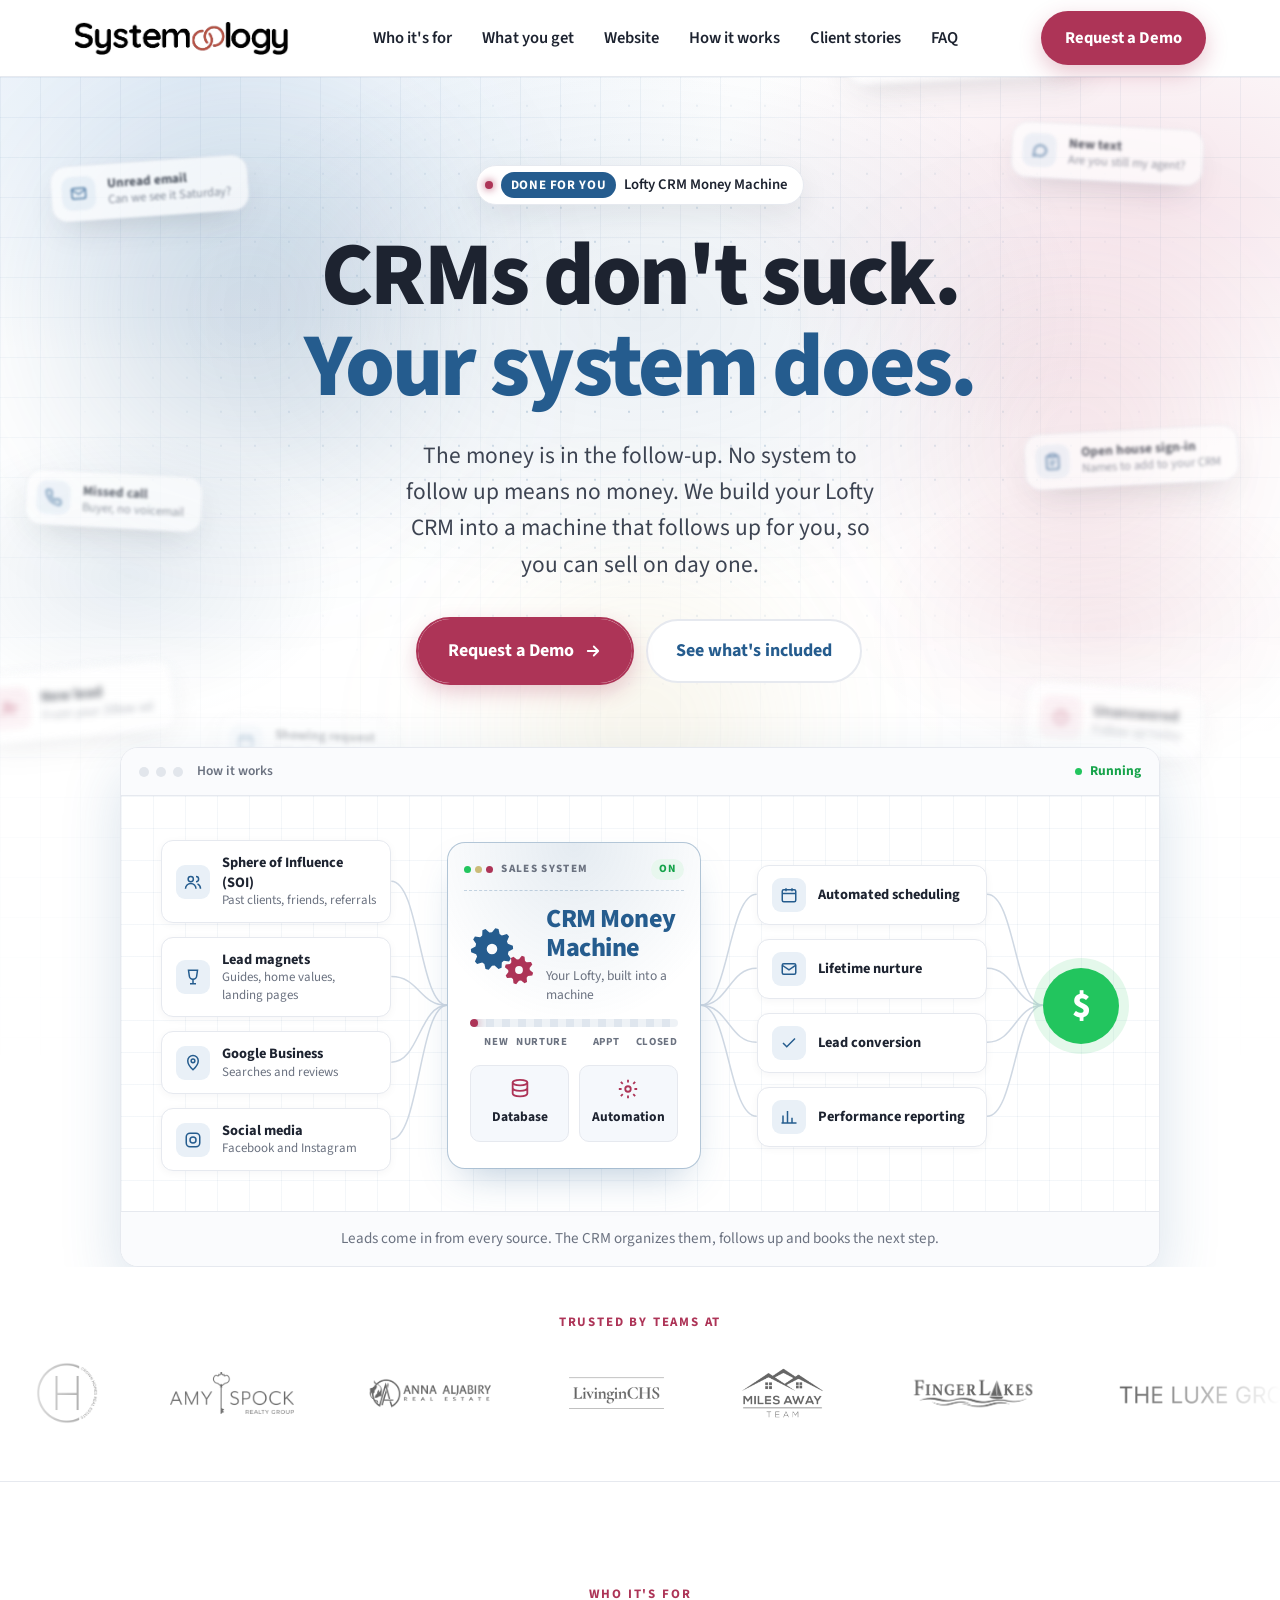
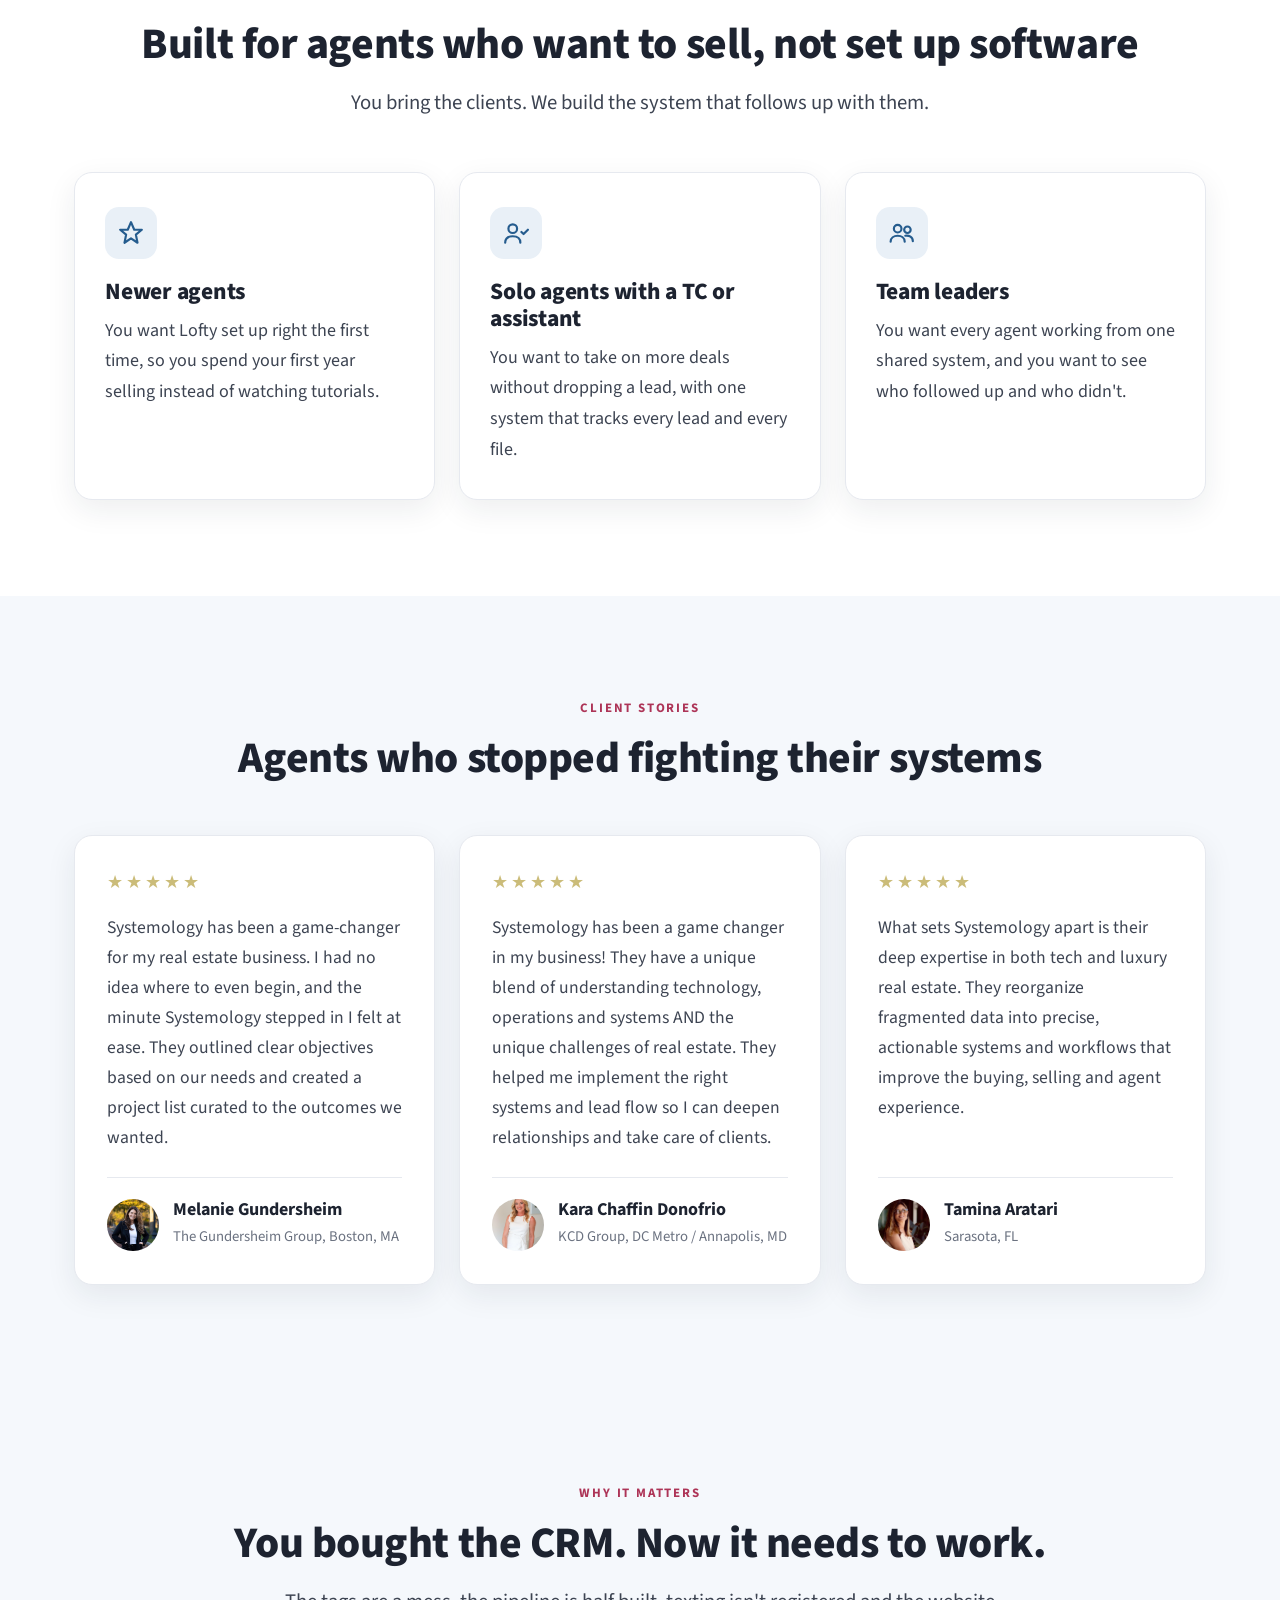
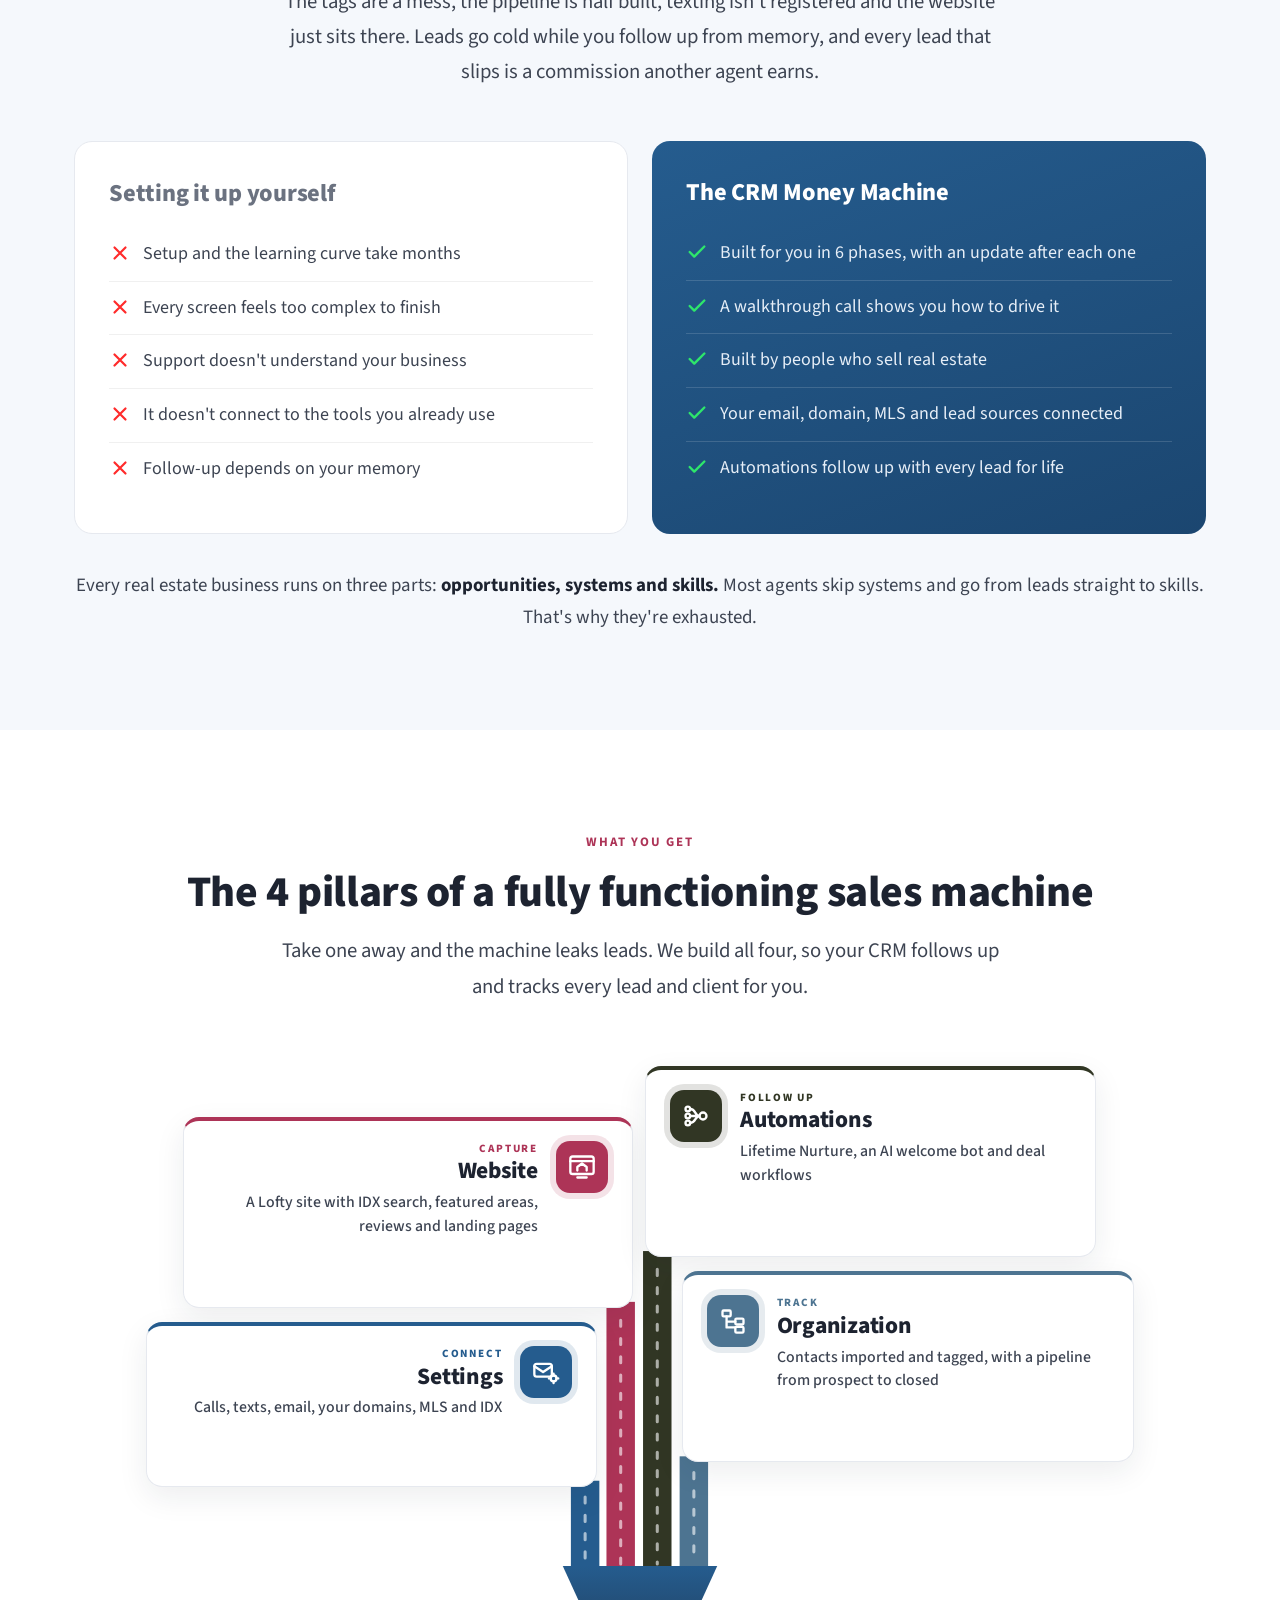
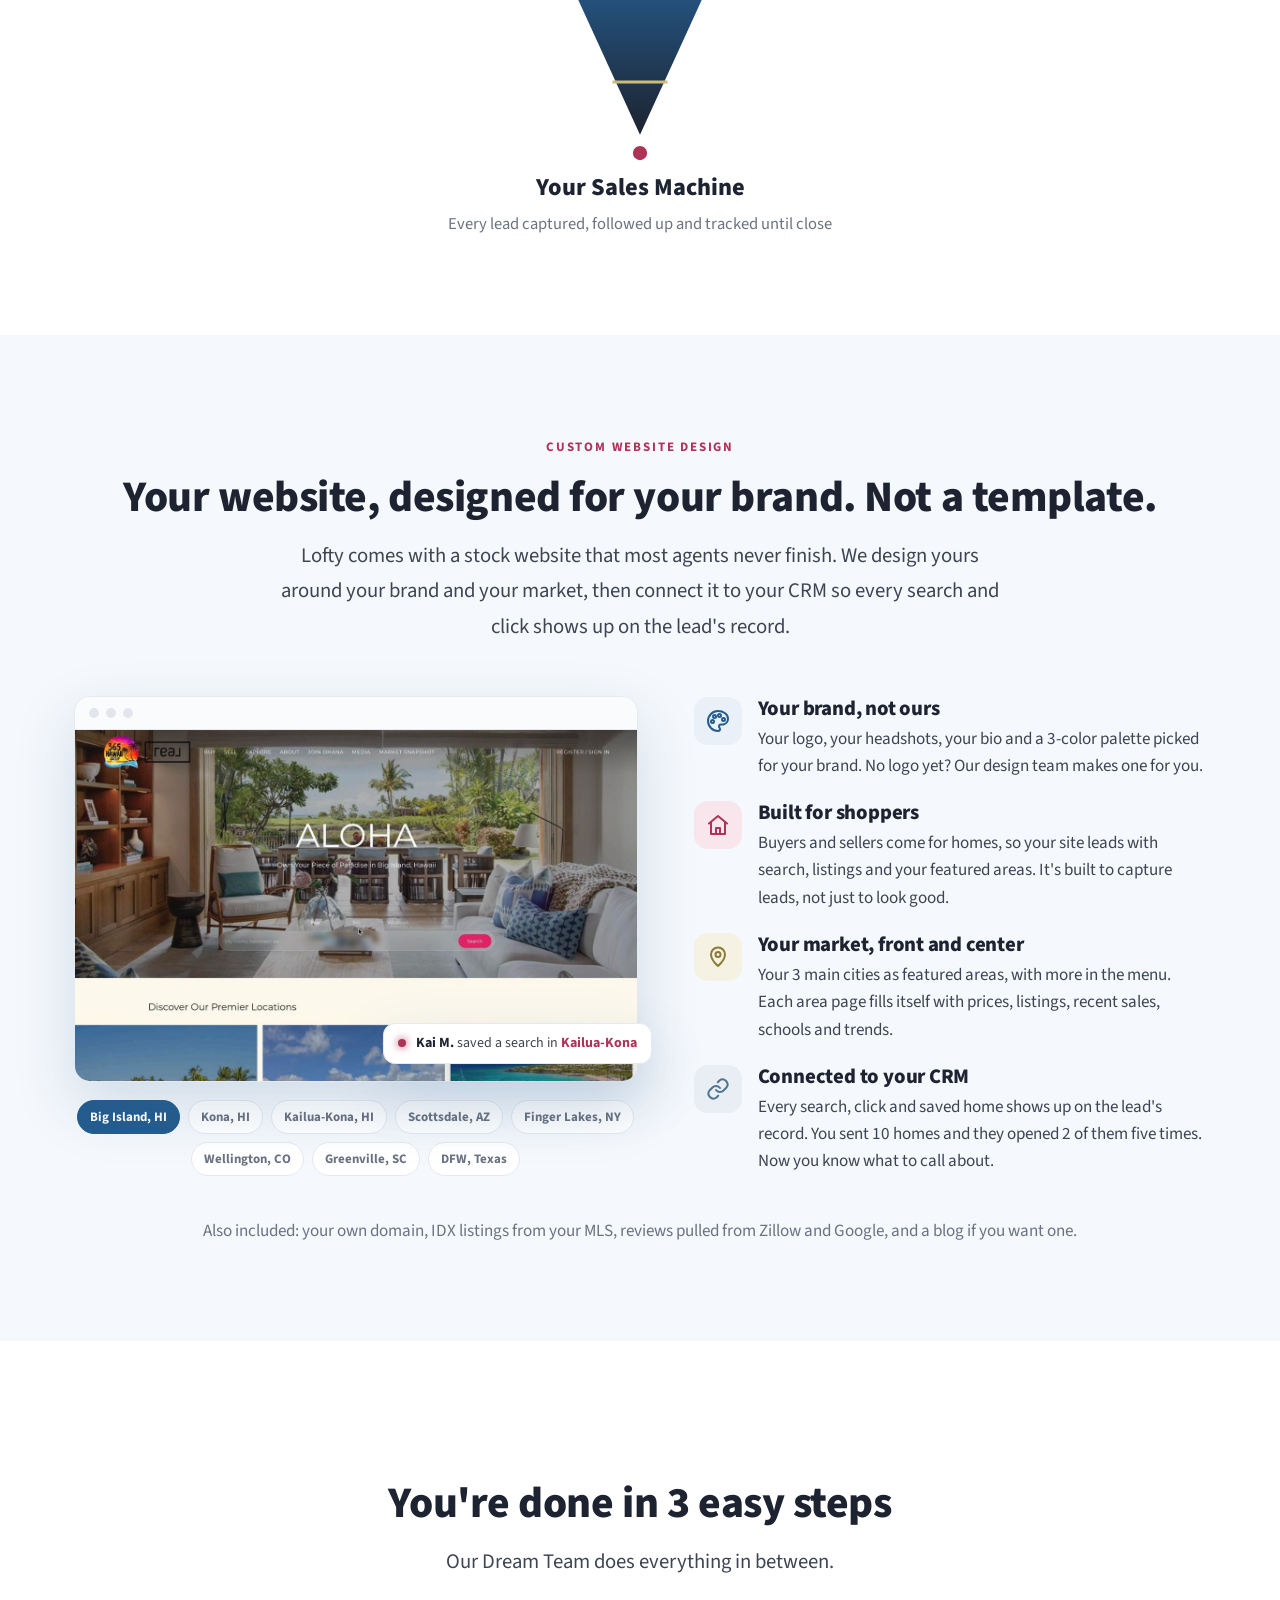
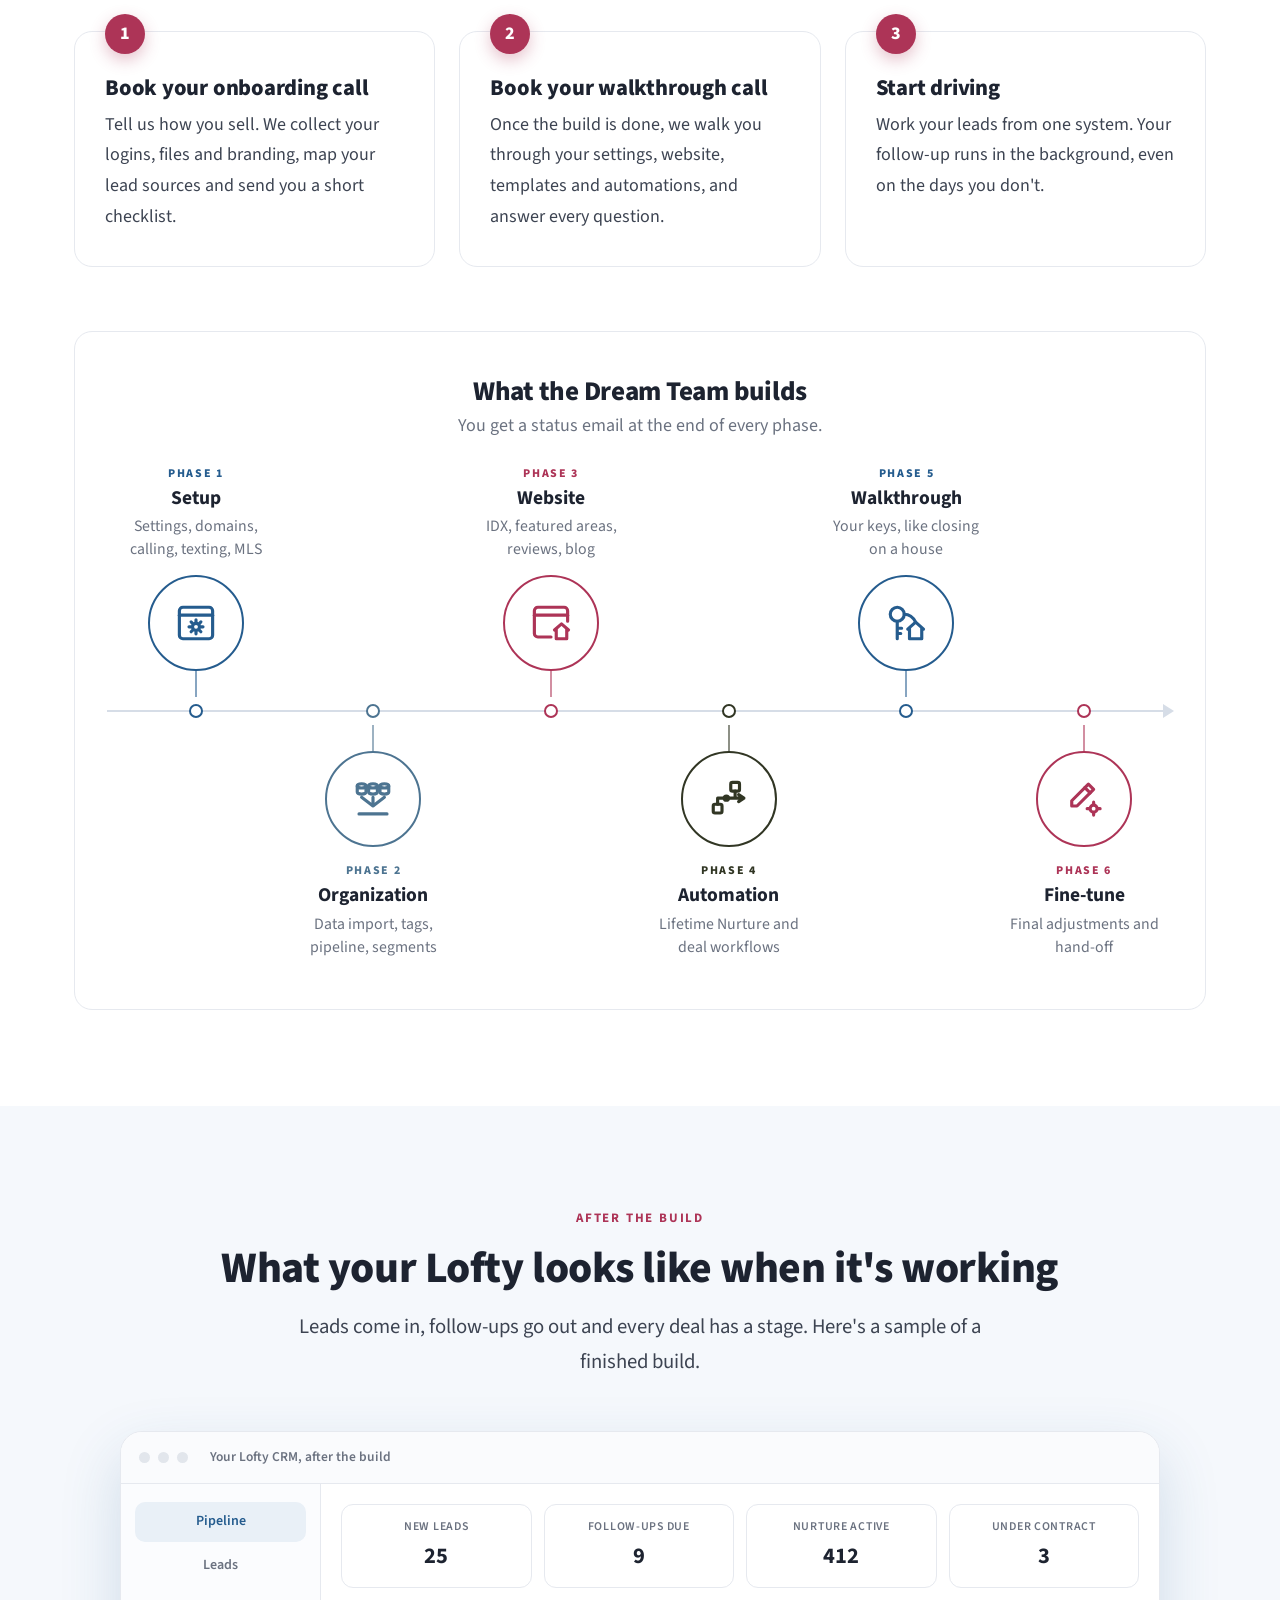
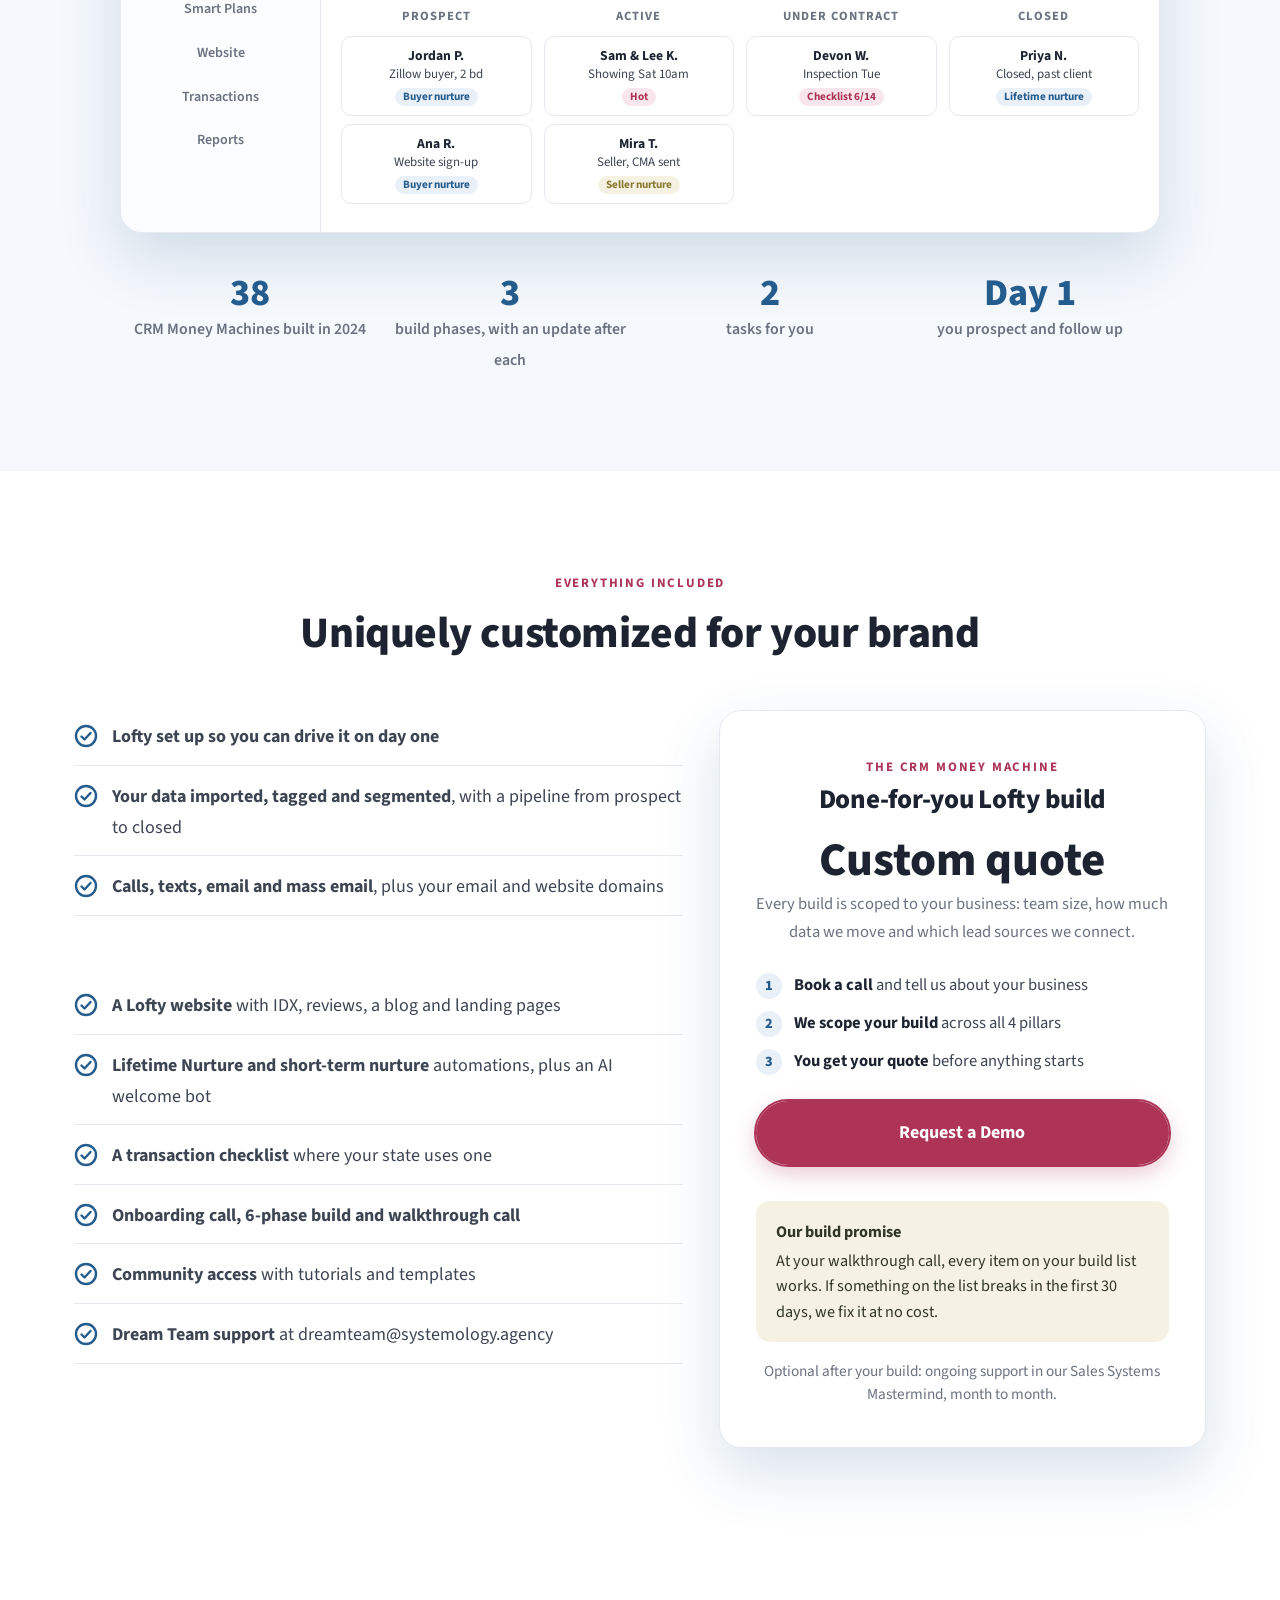
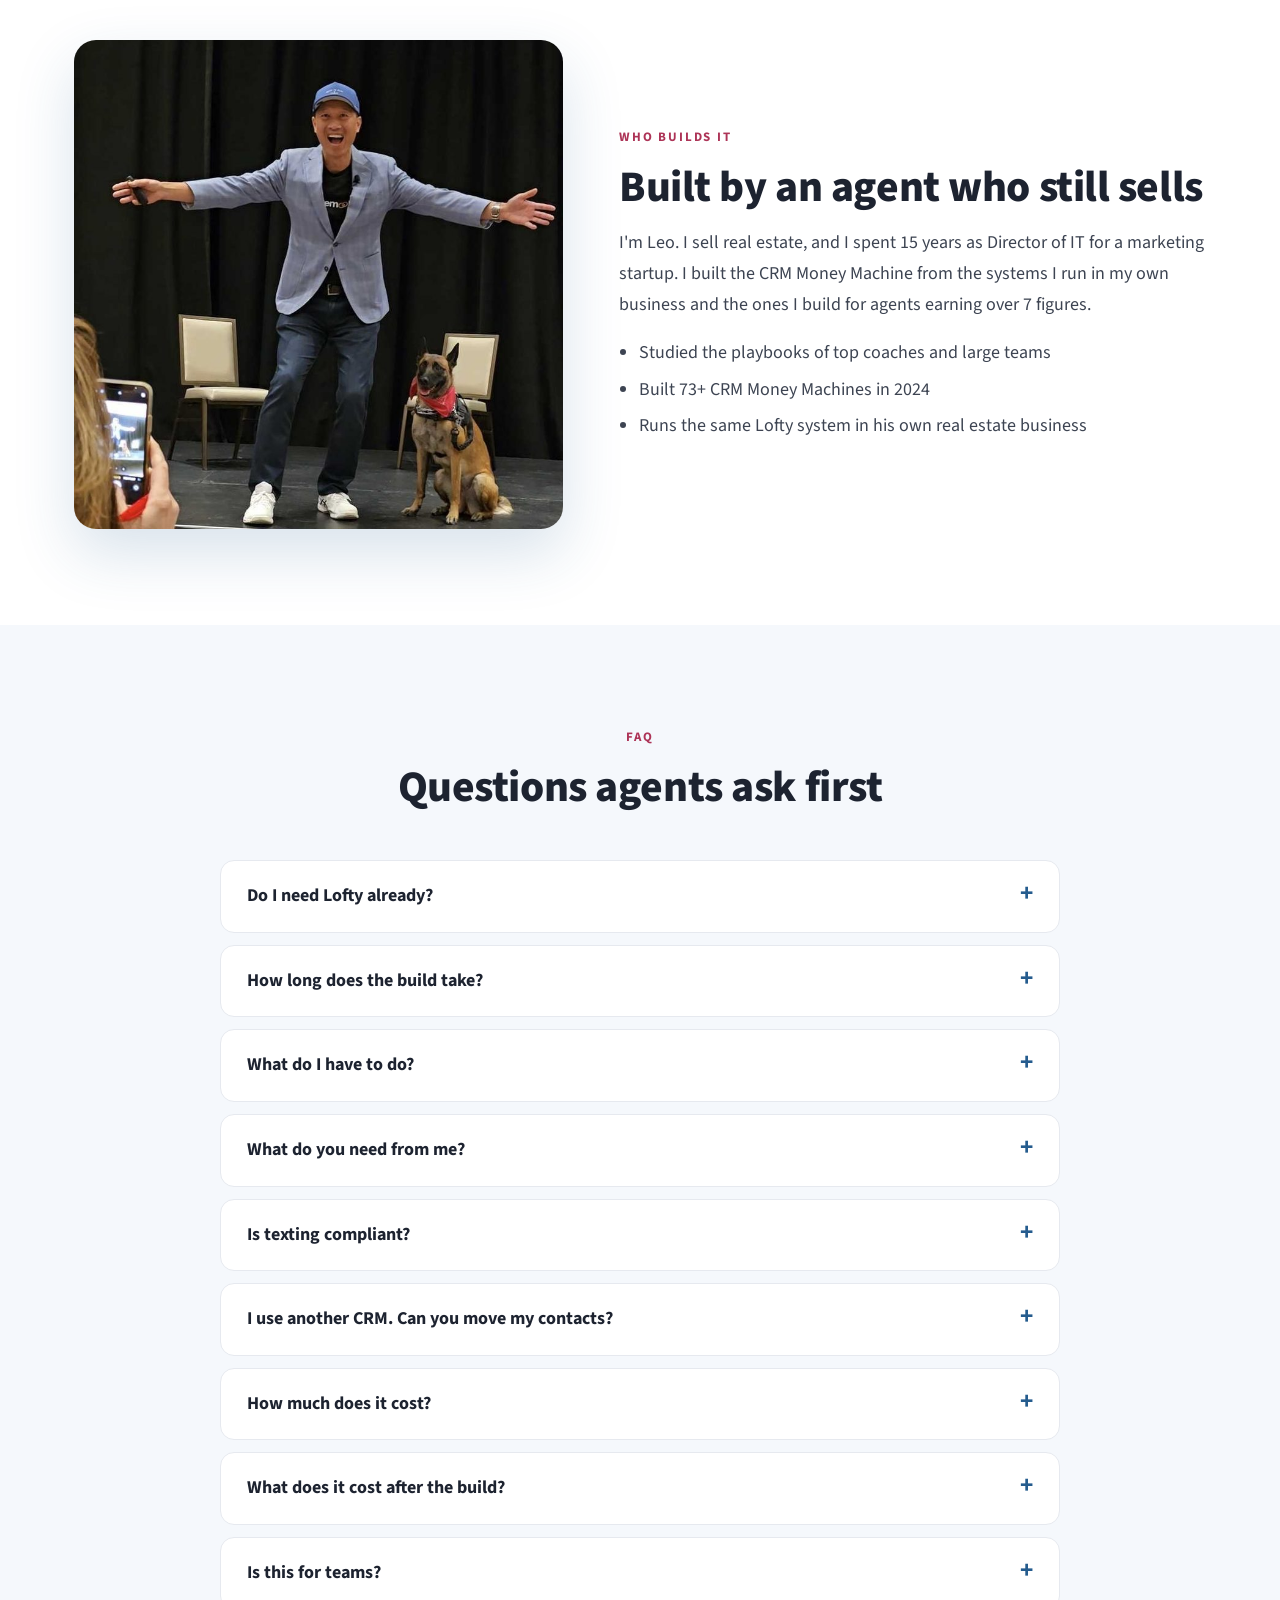
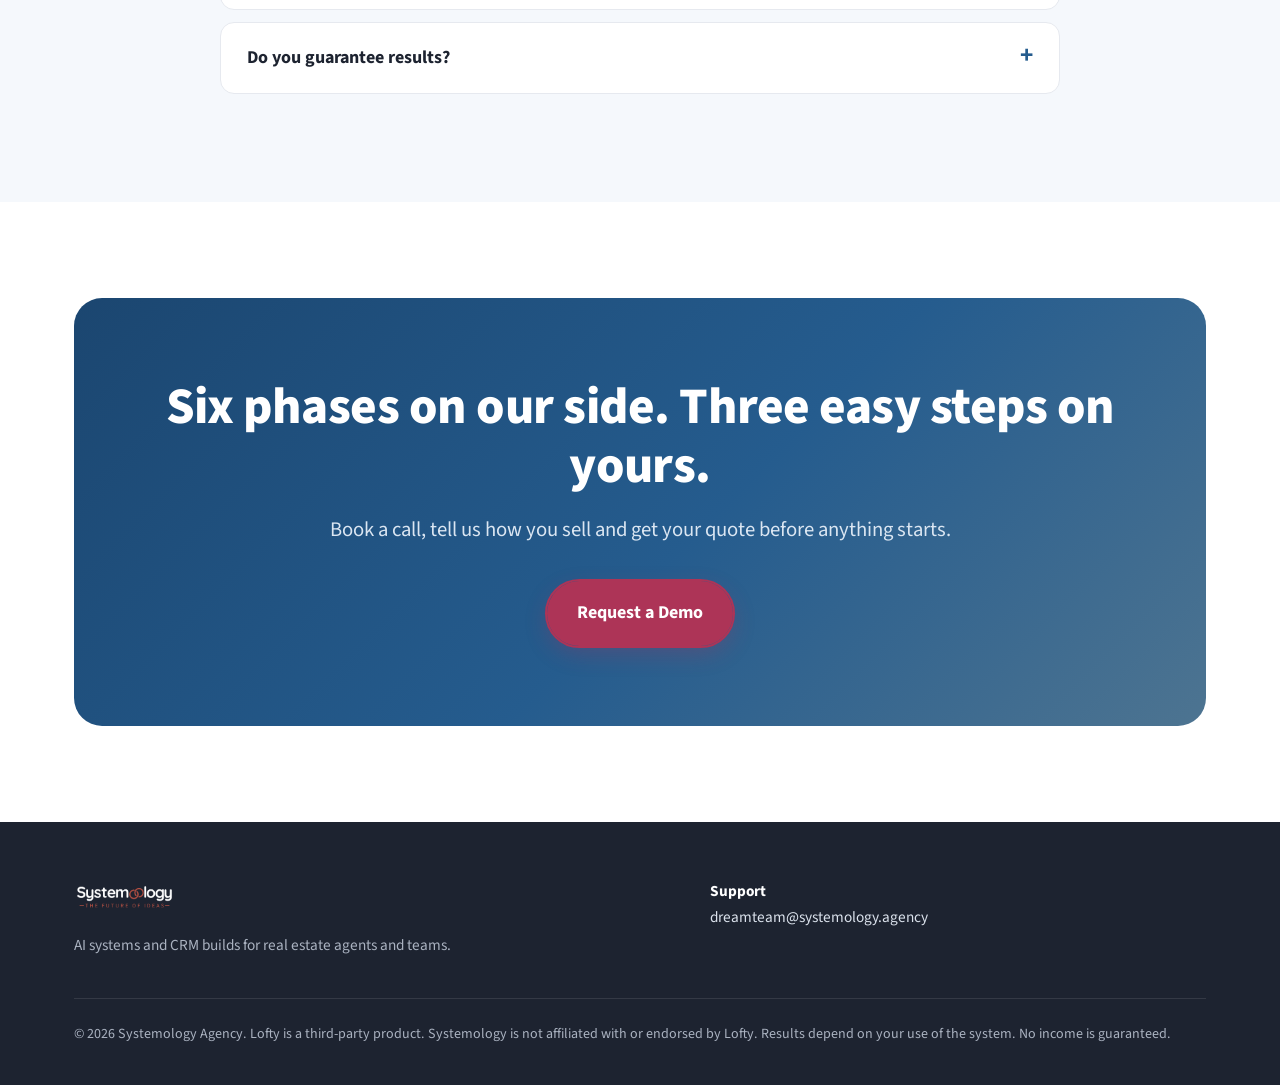
==== commit 246cce3d: "crmmm: bright red X and bright green checks in compare cards Co-Authored-By: Claude Sonnet 5.5 <nore" ====
--- a/crmmm/index.html
+++ b/crmmm/index.html
@@ -108,11 +108,11 @@
 .cbox li svg{flex:0 0 22px;width:22px;height:22px;margin-top:3px}
 .old{background:#fff;border:1px solid var(--line)}
 .old h3{color:var(--muted)}
-.old li svg{color:#c2c8d2}
+.old li svg{color:#ff2b2b}
 .new{background:linear-gradient(160deg,var(--teal) 0%,var(--teal-dark) 100%);color:#e6eef7}
 .new h3{color:#fff}
 .new li{border-bottom-color:rgba(255,255,255,.14)}
-.new li svg{color:var(--gold)}
+.new li svg{color:#2ee66b}
 .frame{margin-top:36px;text-align:center;color:var(--body);font-size:1.05rem}
 .frame b{color:var(--ink)}
 
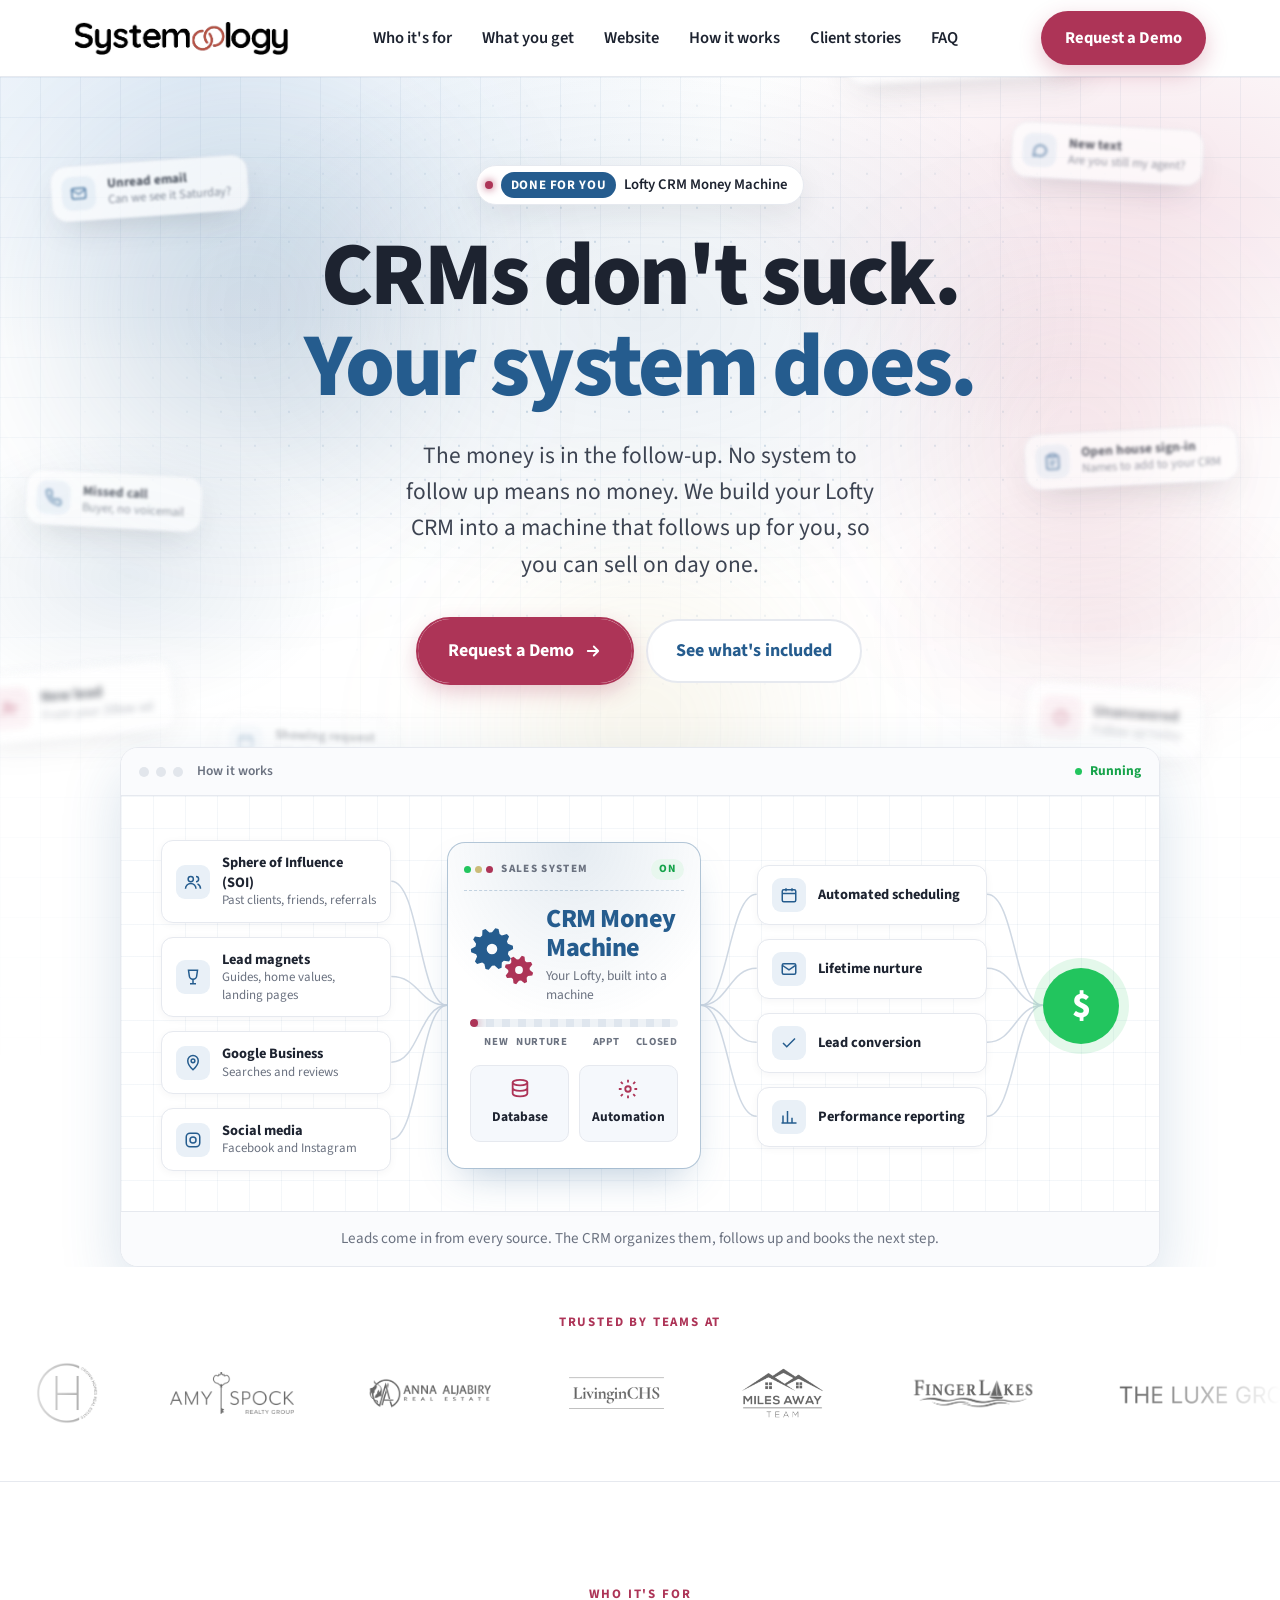
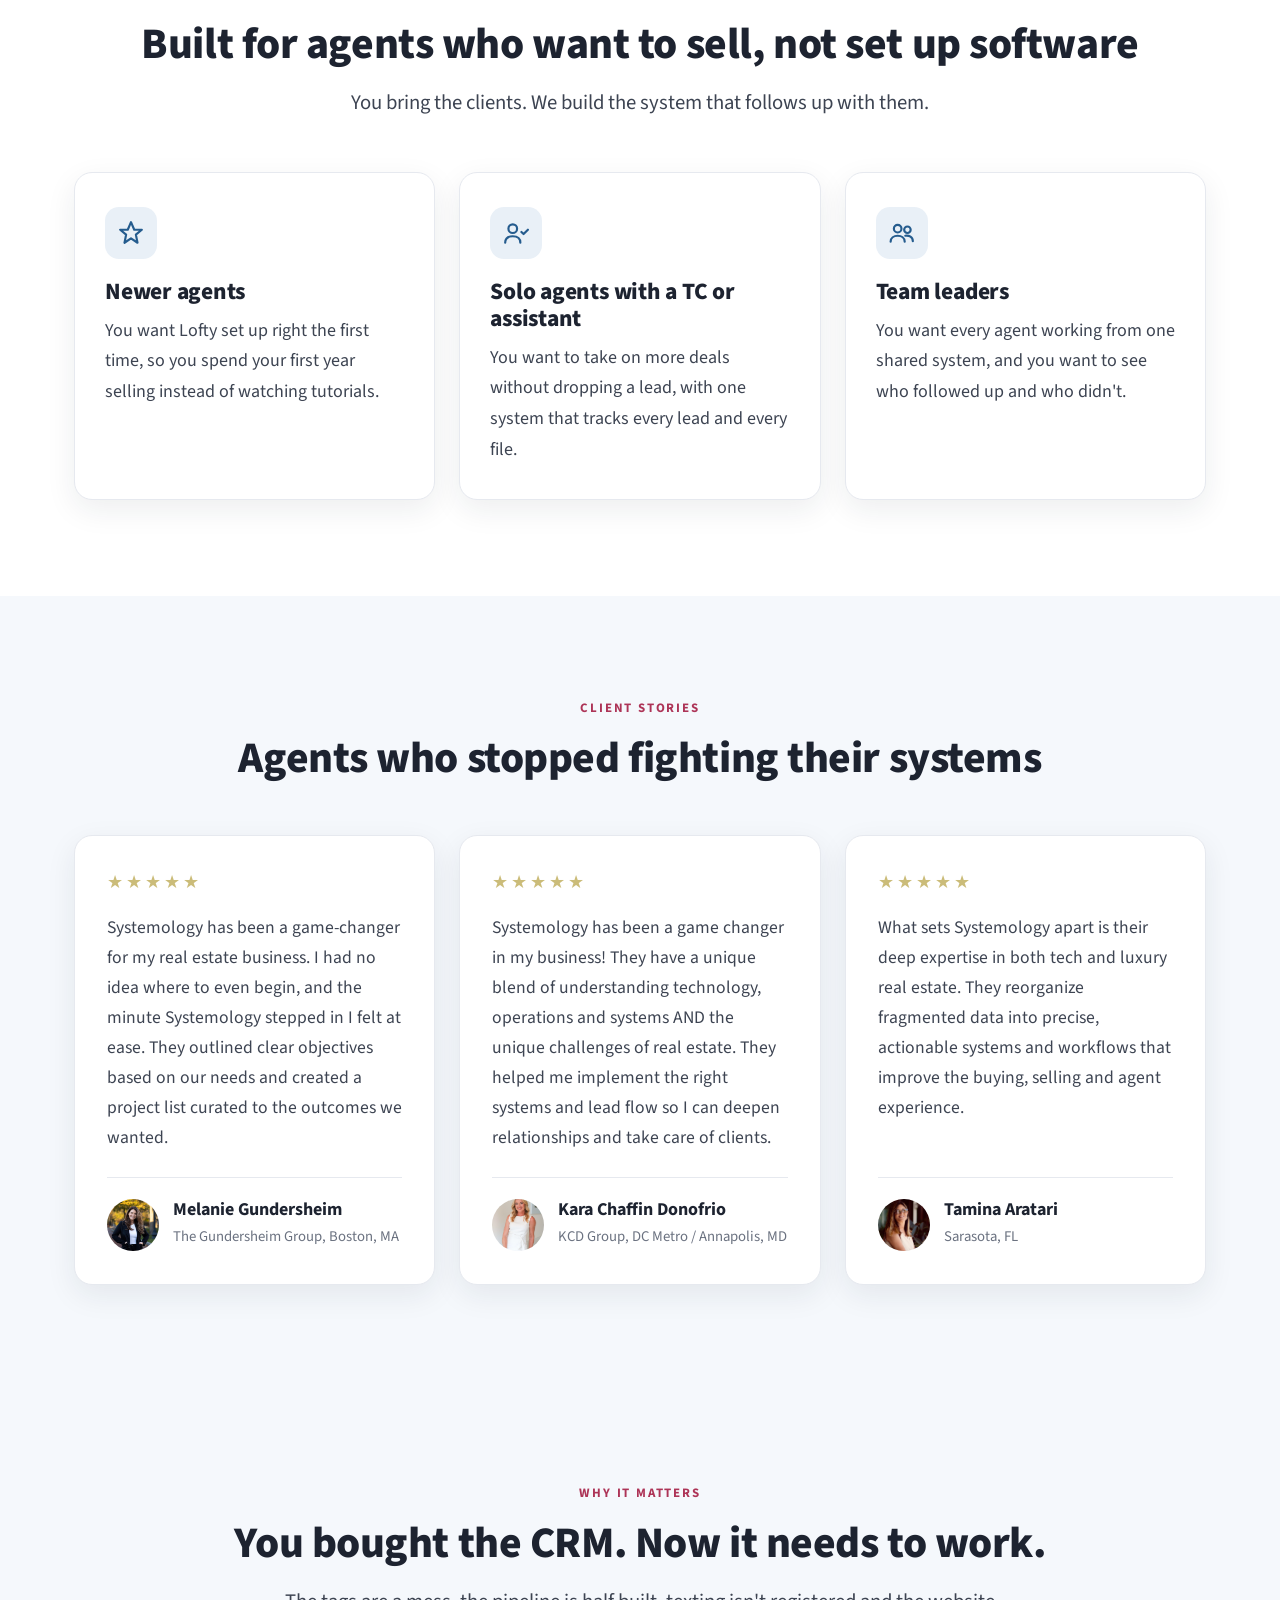
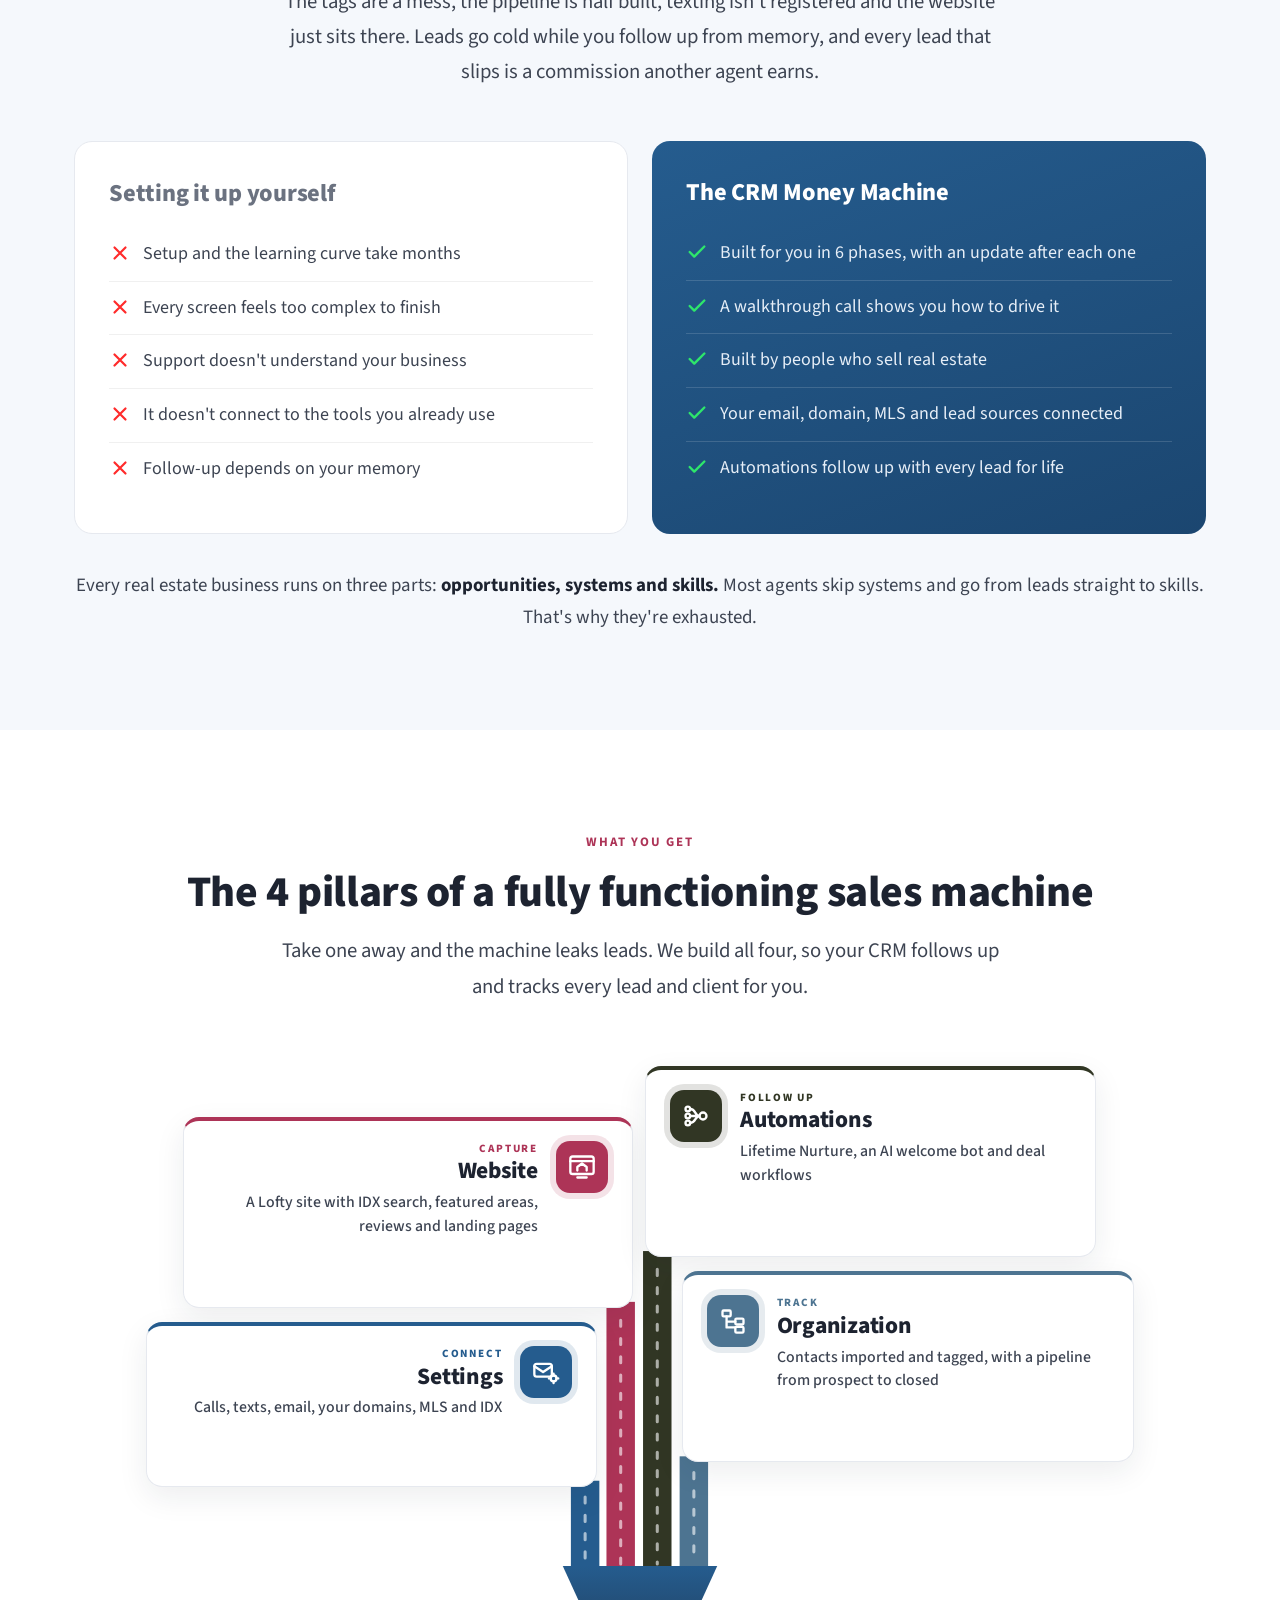
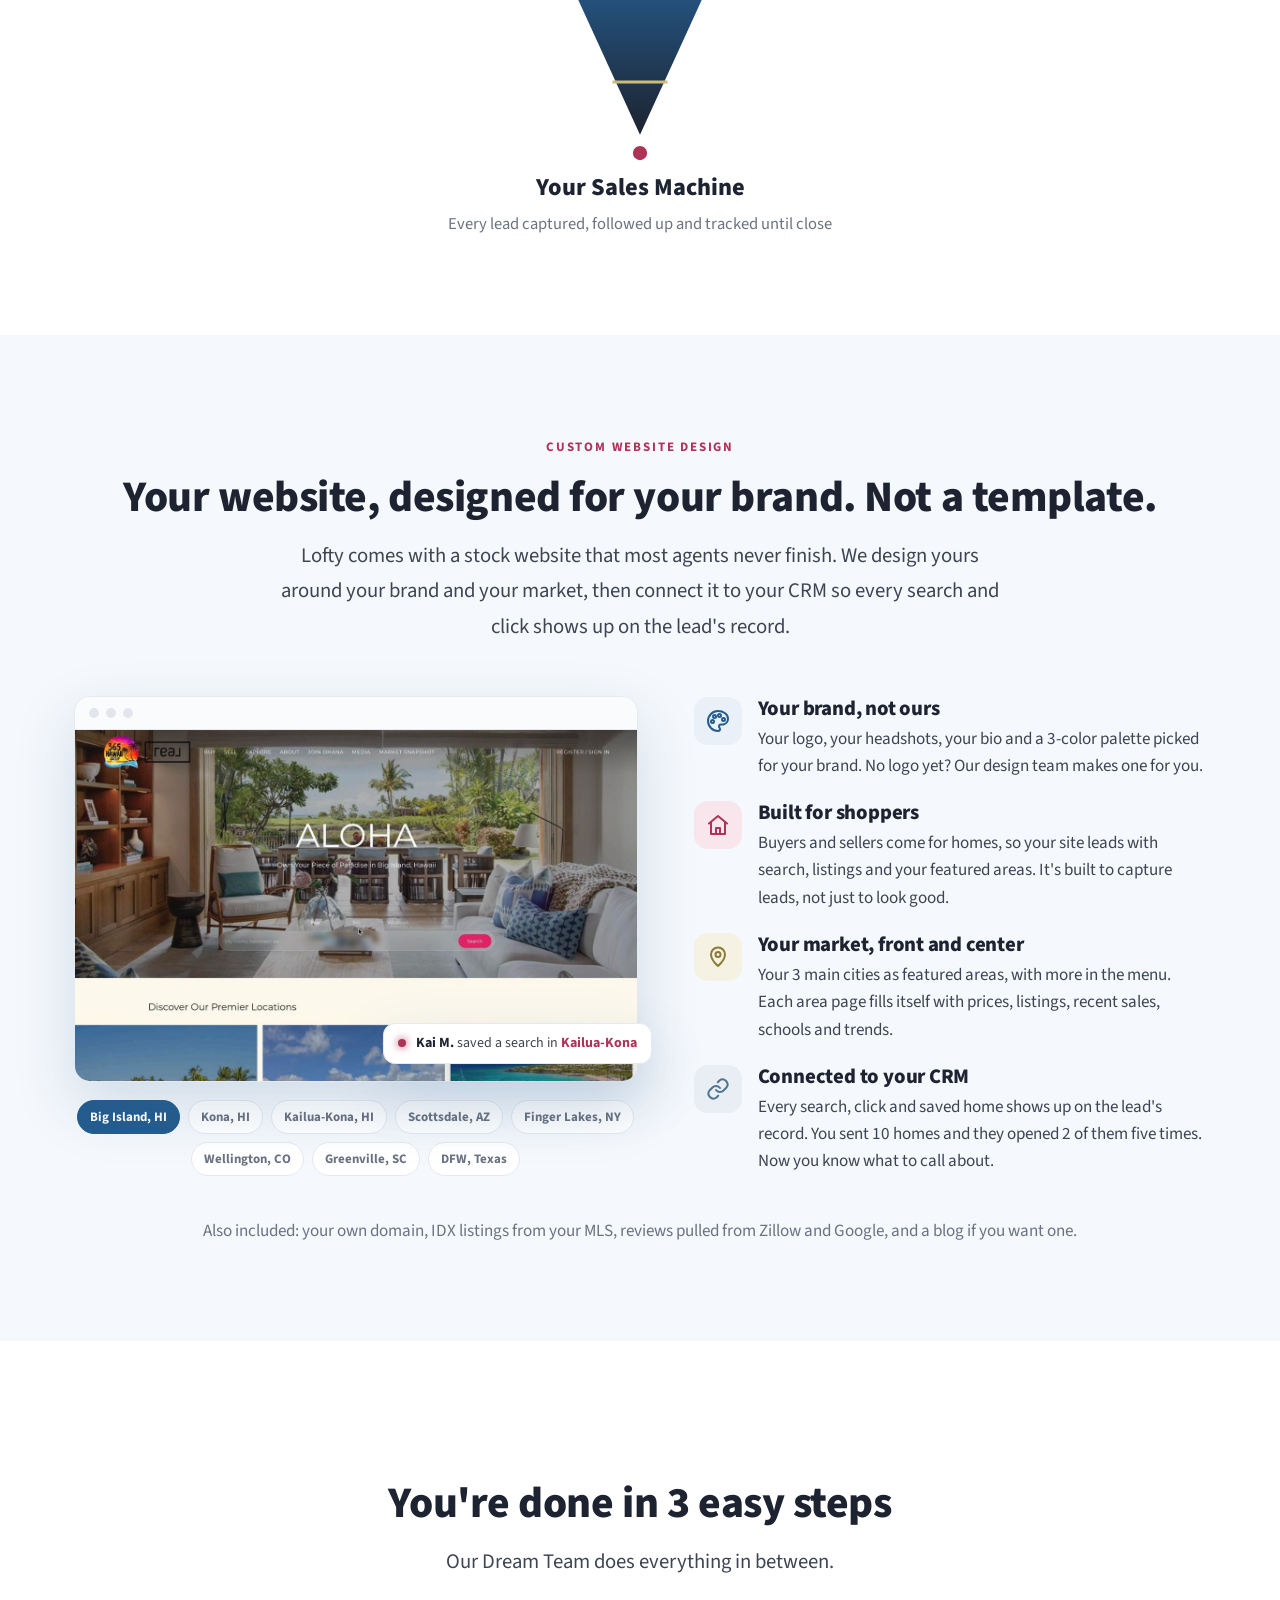
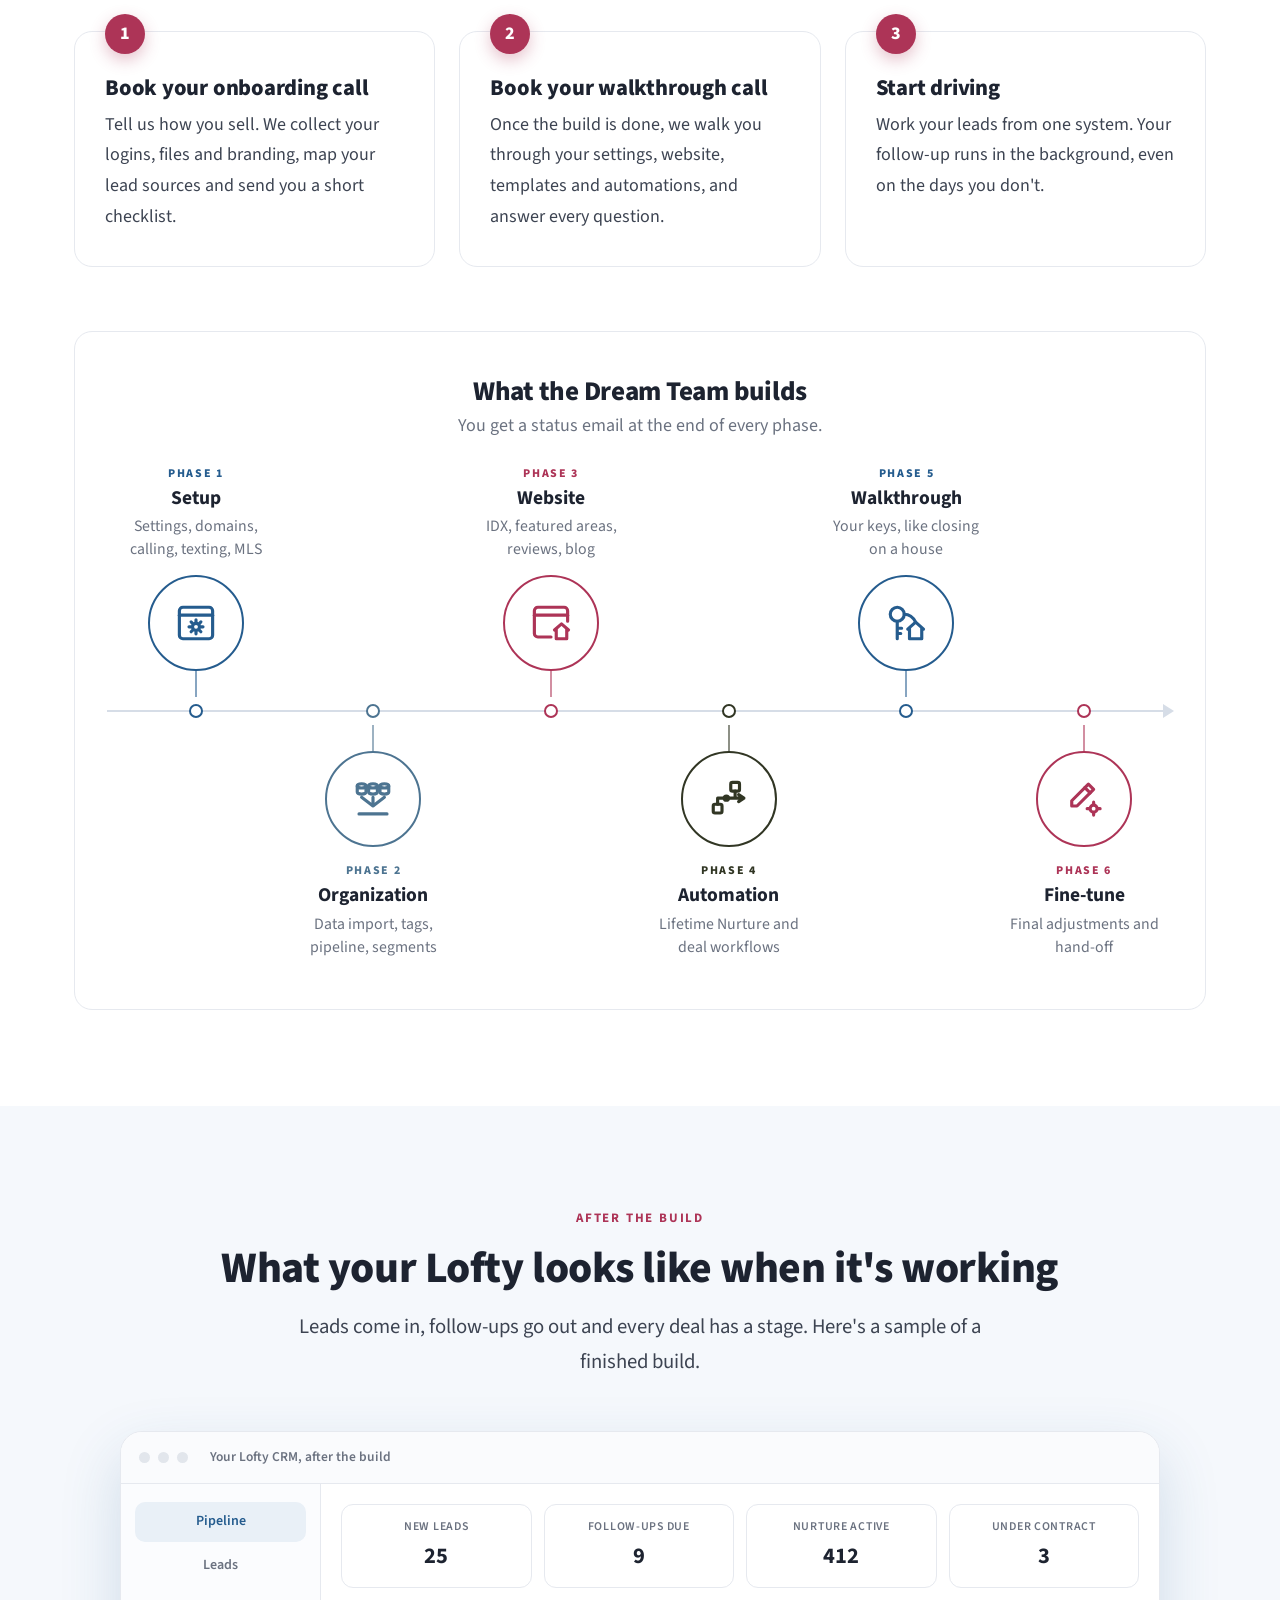
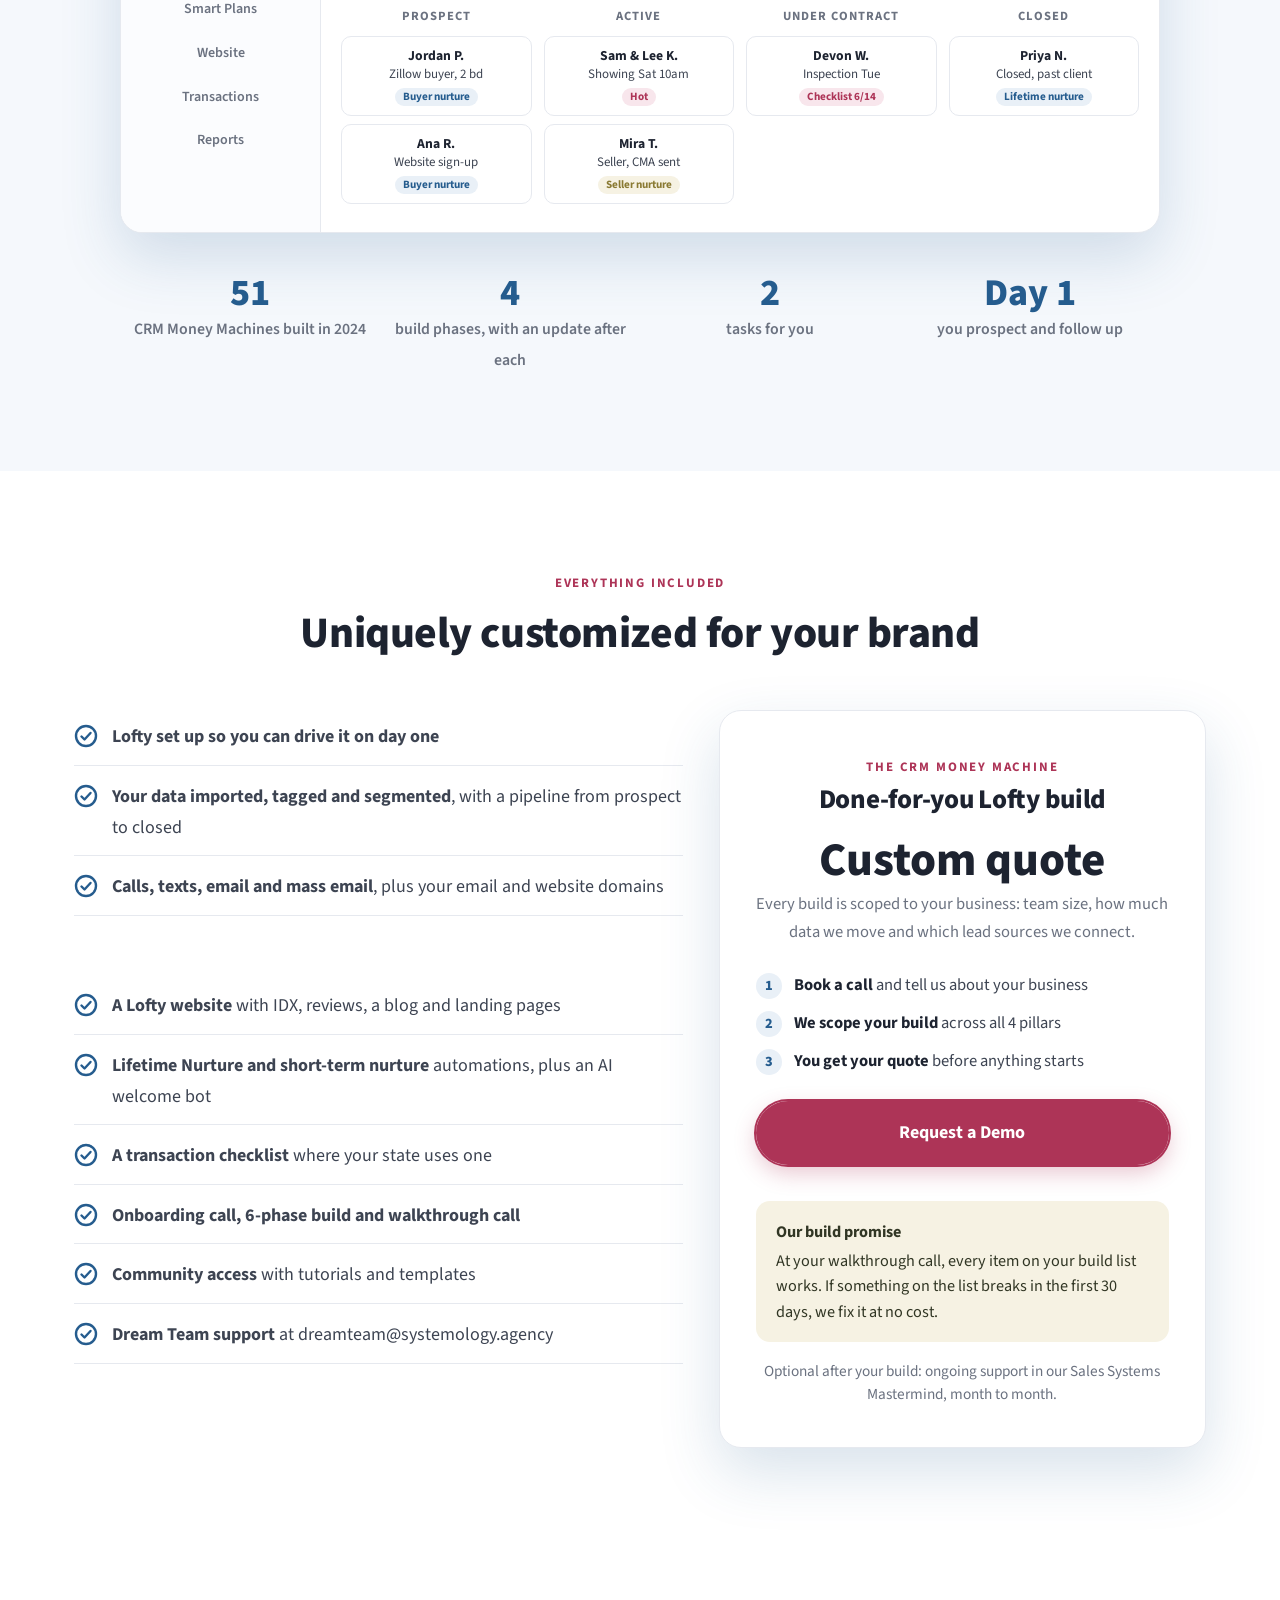
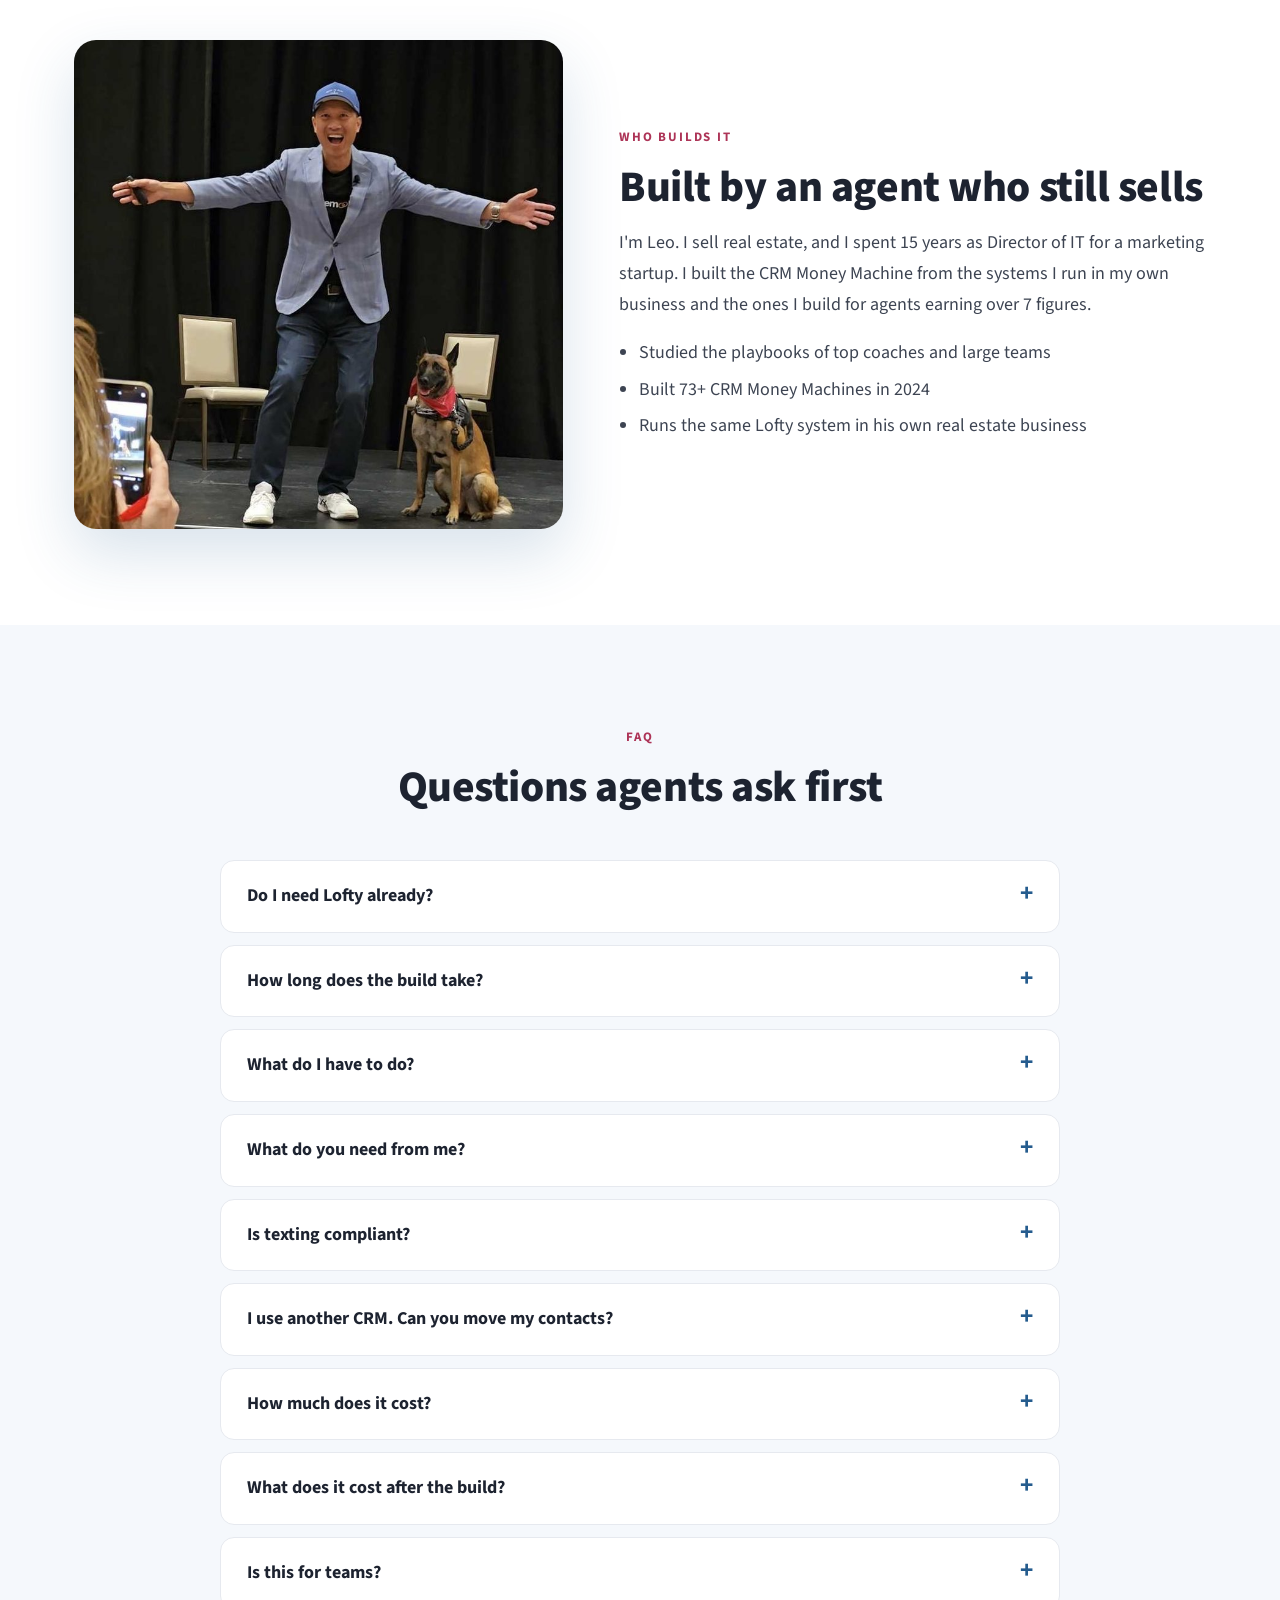
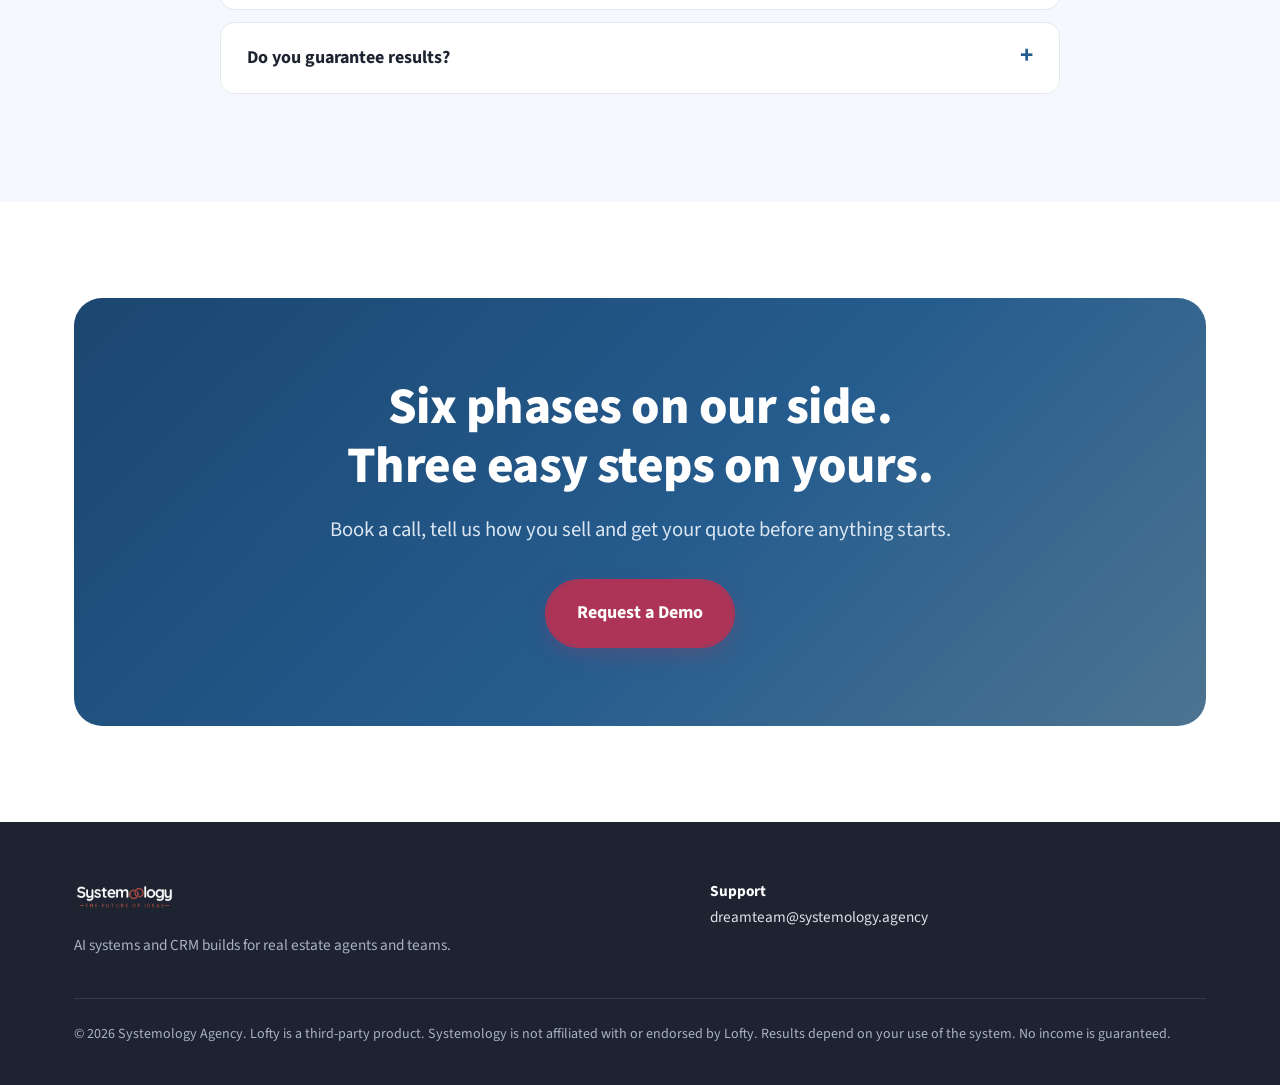
==== commit 0e157197: "crmmm: Three easy steps on yours on its own line Co-Authored-By: Claude Sonnet 5.5 <noreply@anthropi" ====
--- a/crmmm/index.html
+++ b/crmmm/index.html
@@ -1064,7 +1064,7 @@
 <section class="section" style="padding-bottom:0">
   <div class="wrap">
     <div class="final">
-      <h2>Six phases on our side. Three easy steps on yours.</h2>
+      <h2>Six phases on our side.<br>Three easy steps on yours.</h2>
       <p class="lead" style="margin:0 auto 34px">Book a call, tell us how you sell and get your quote before anything starts.</p>
       <div class="hero-ctas">
         <a class="btn btn-primary" href="https://calendly.com/leochenrealtor/sss" target="_blank" rel="noopener noreferrer">Request a Demo</a>
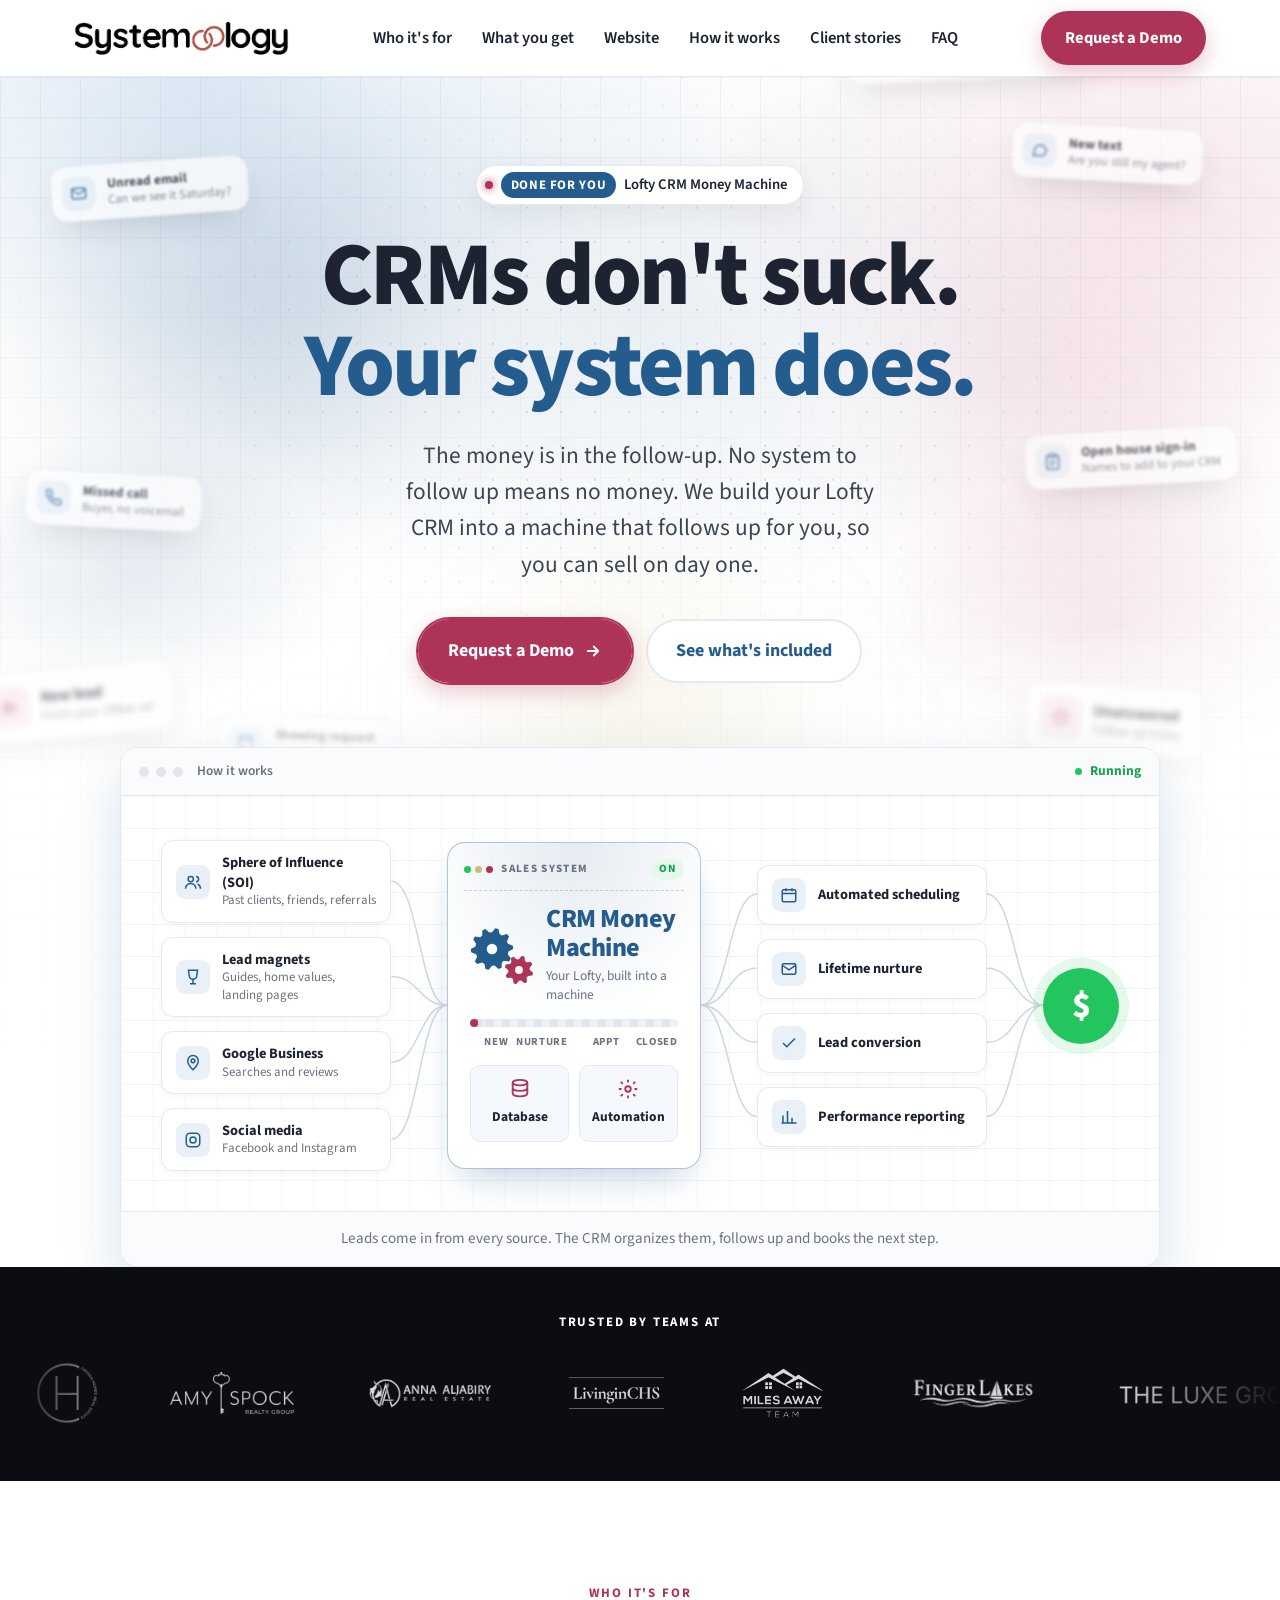
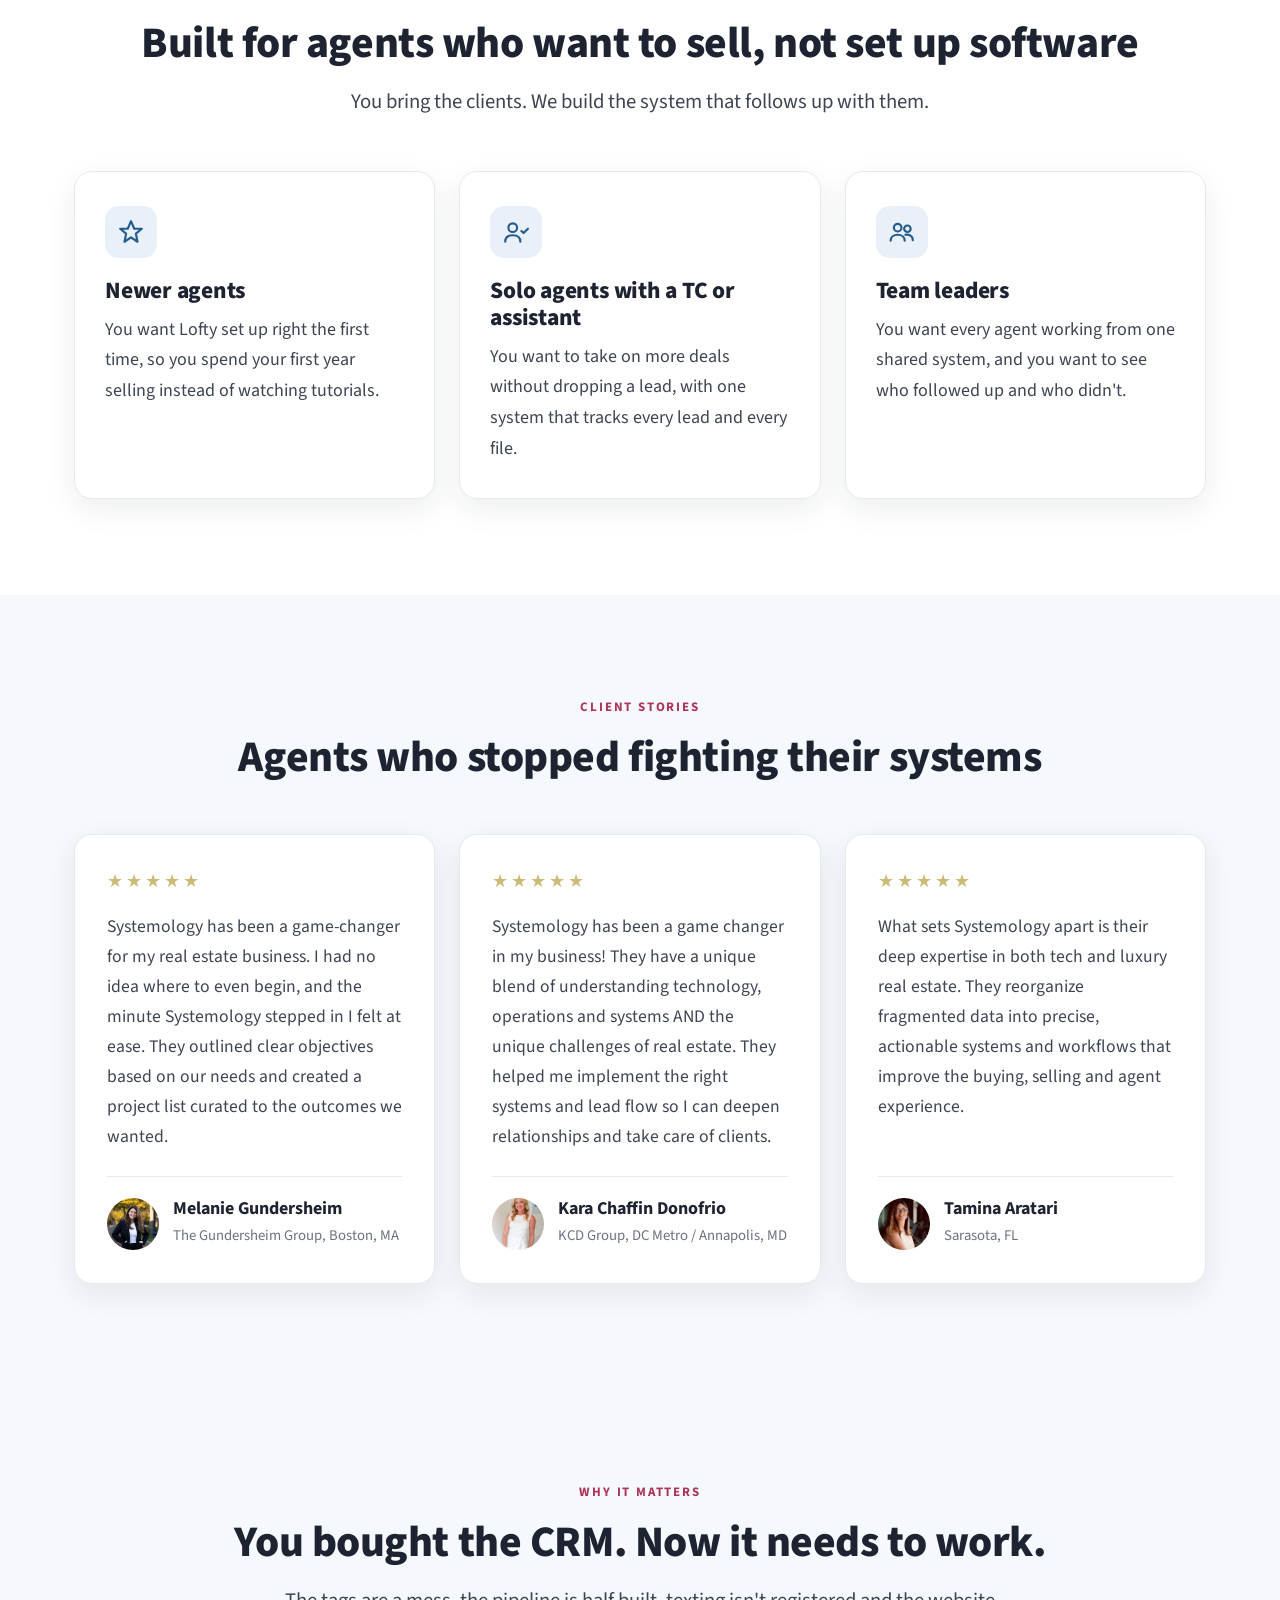
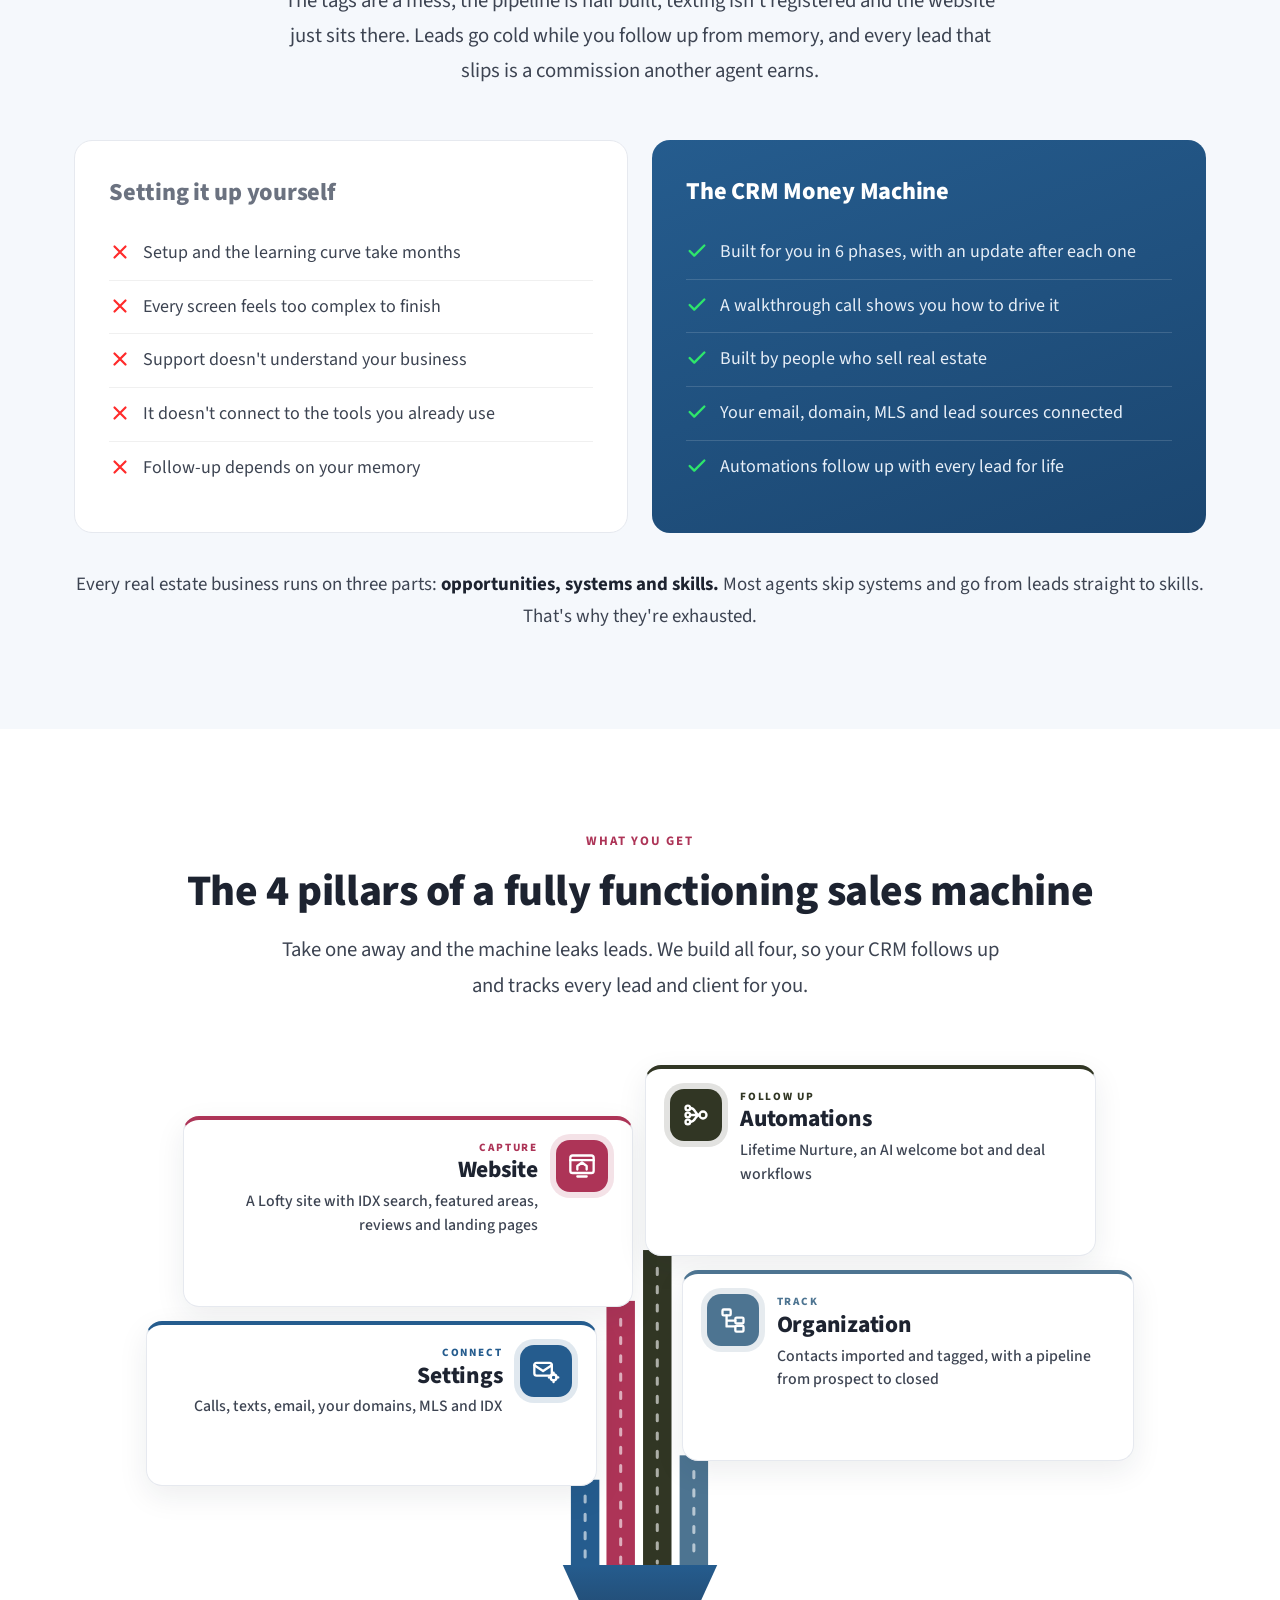
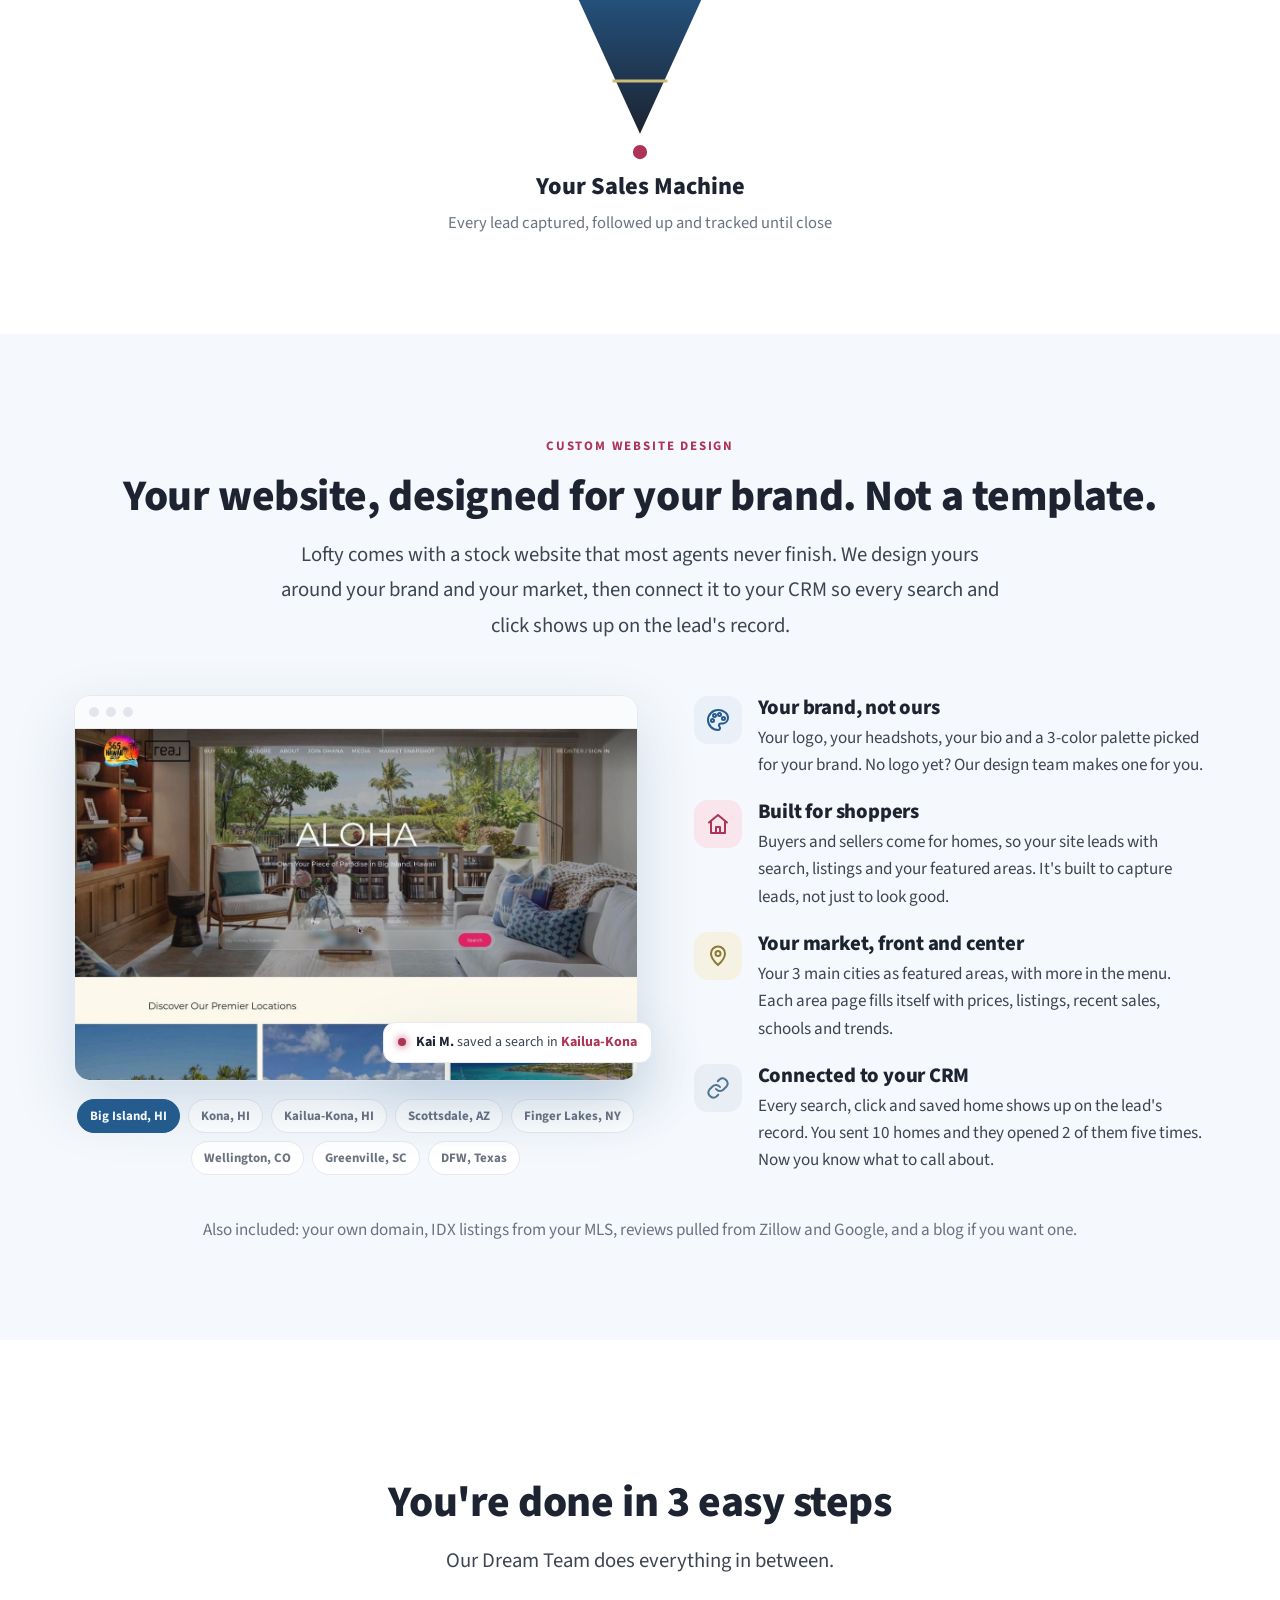
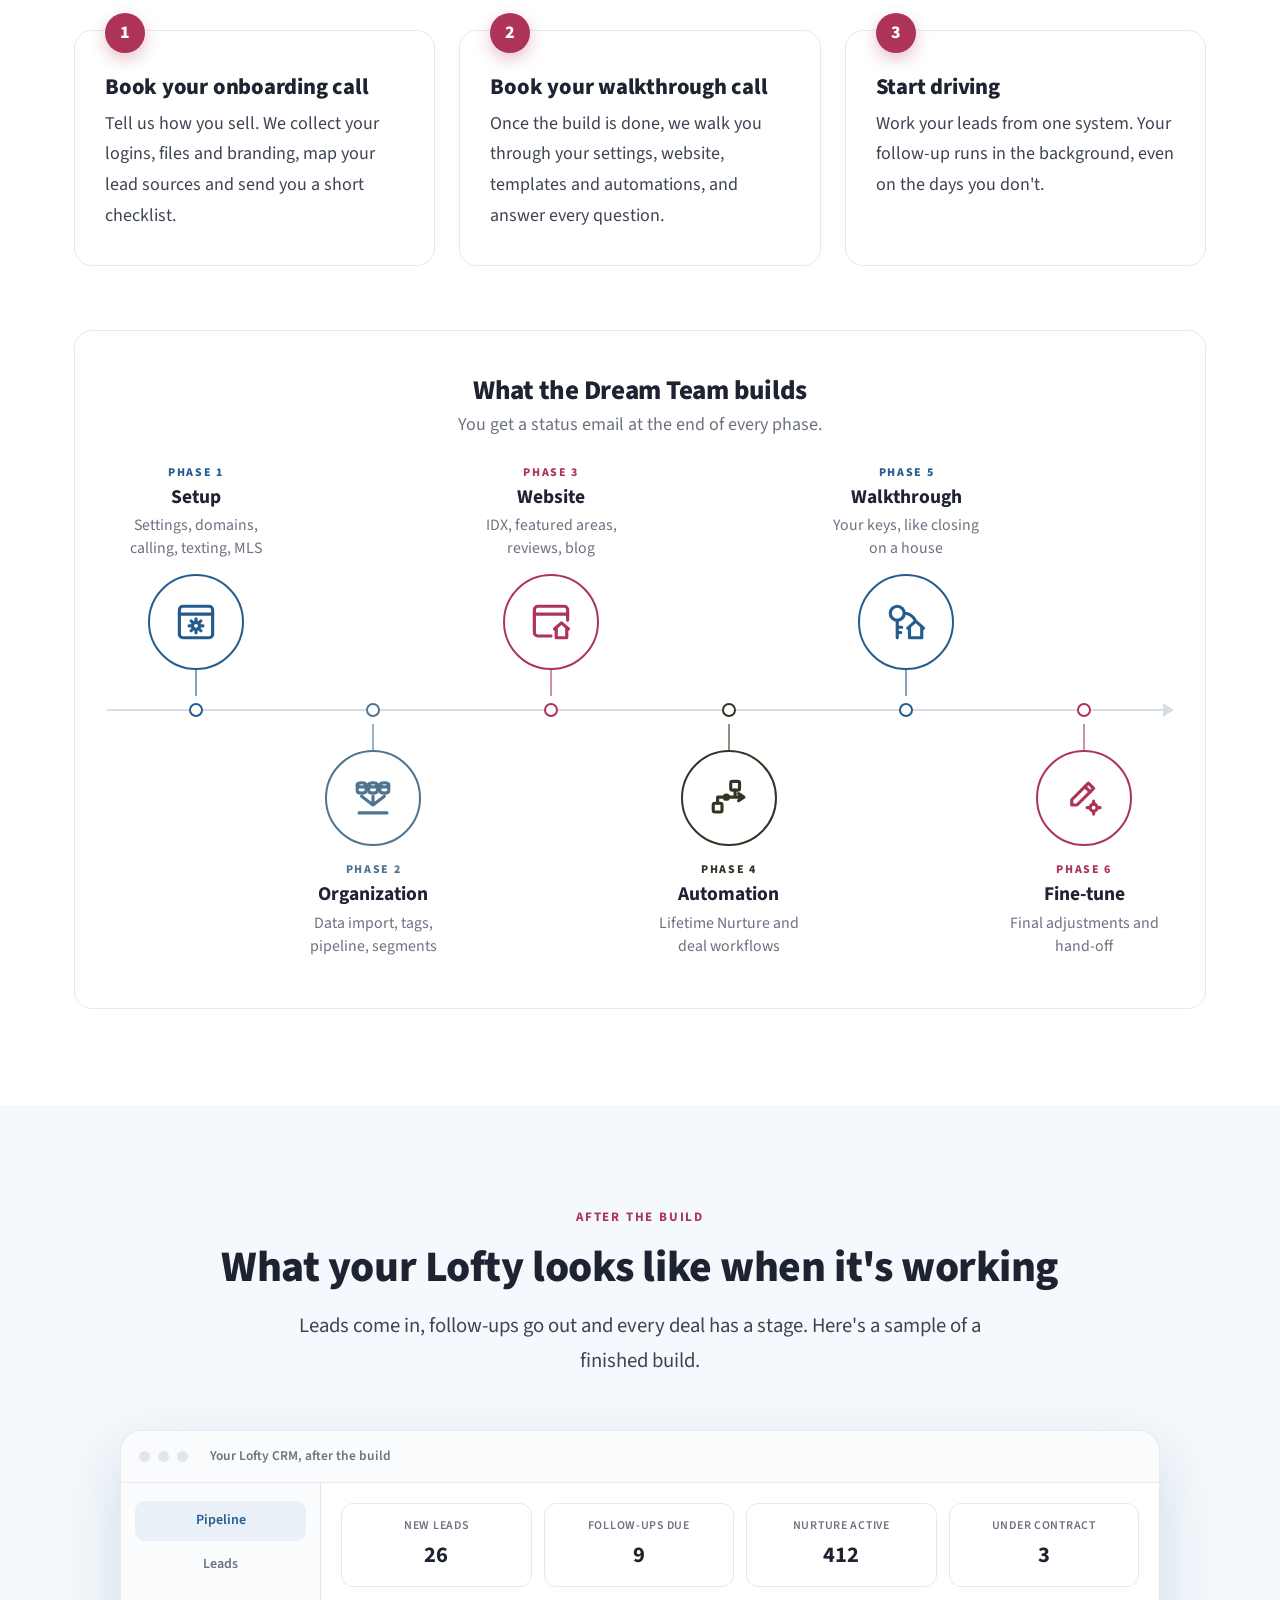
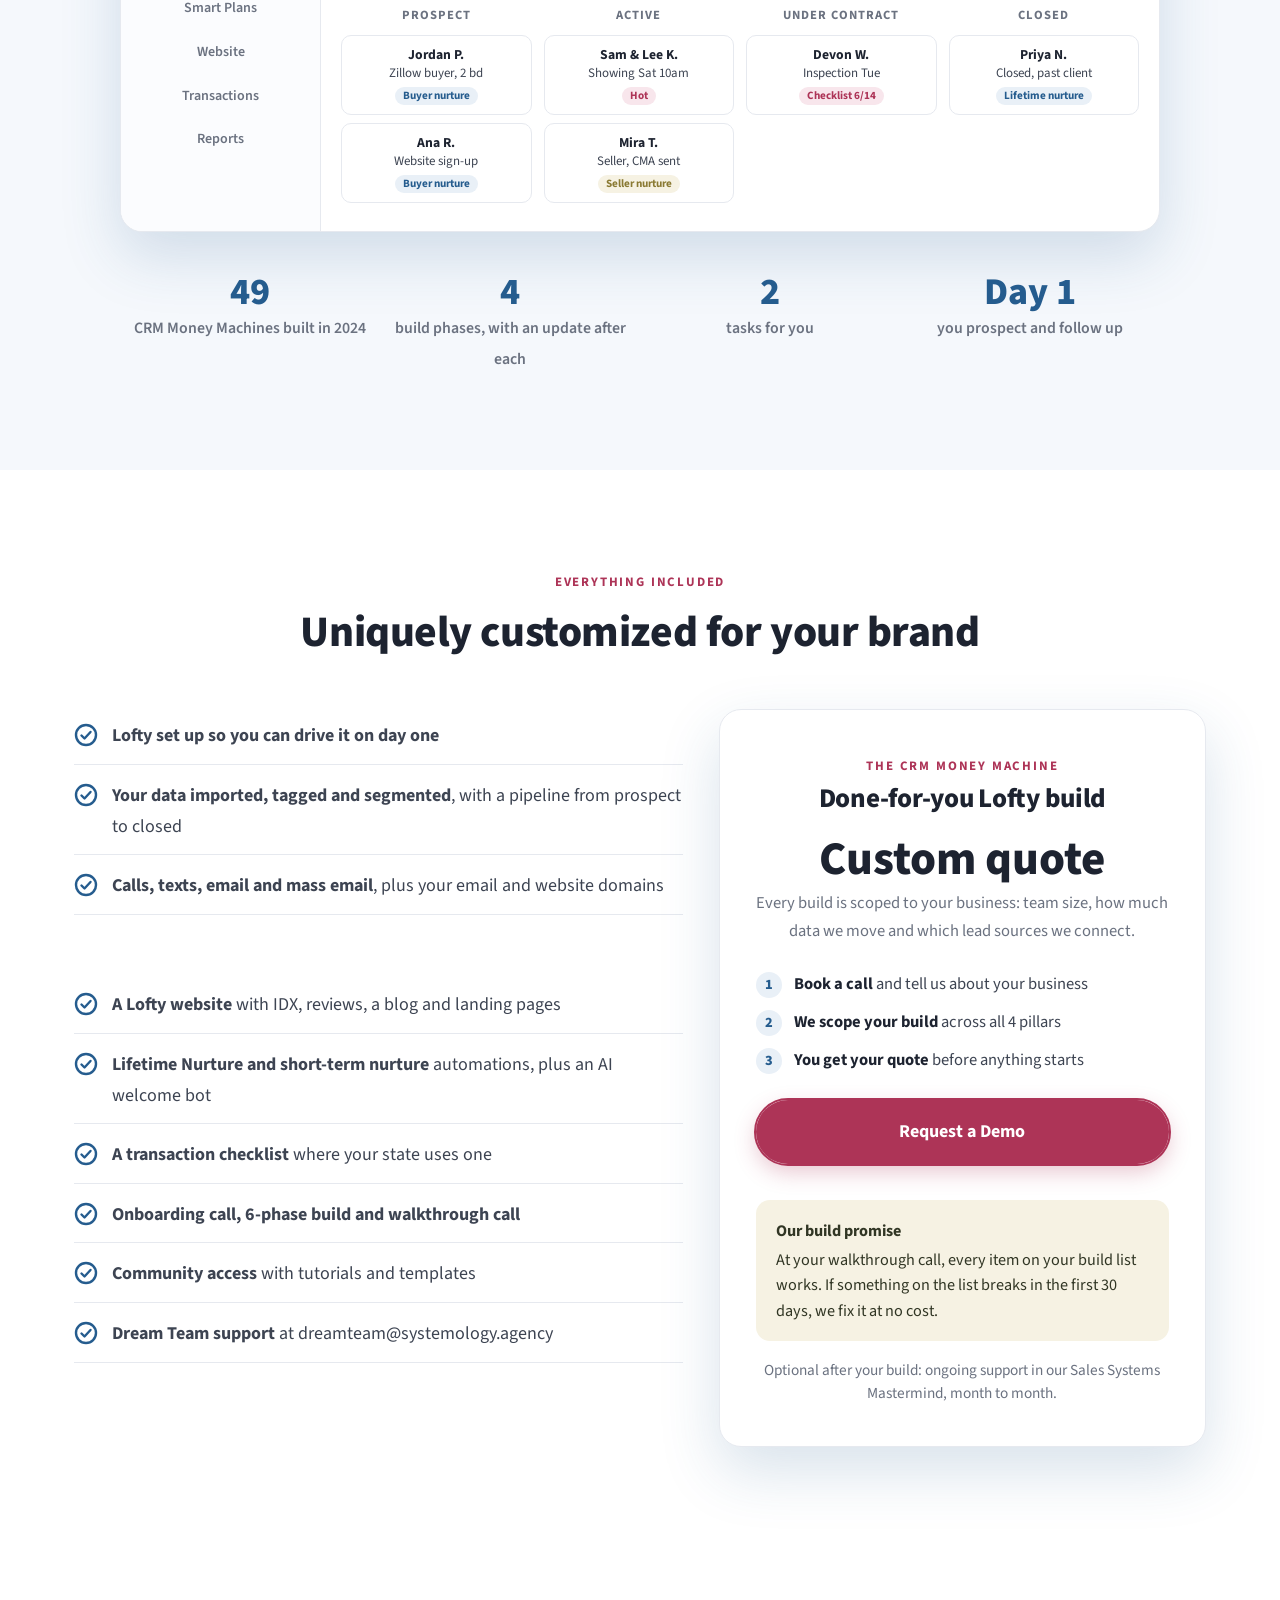
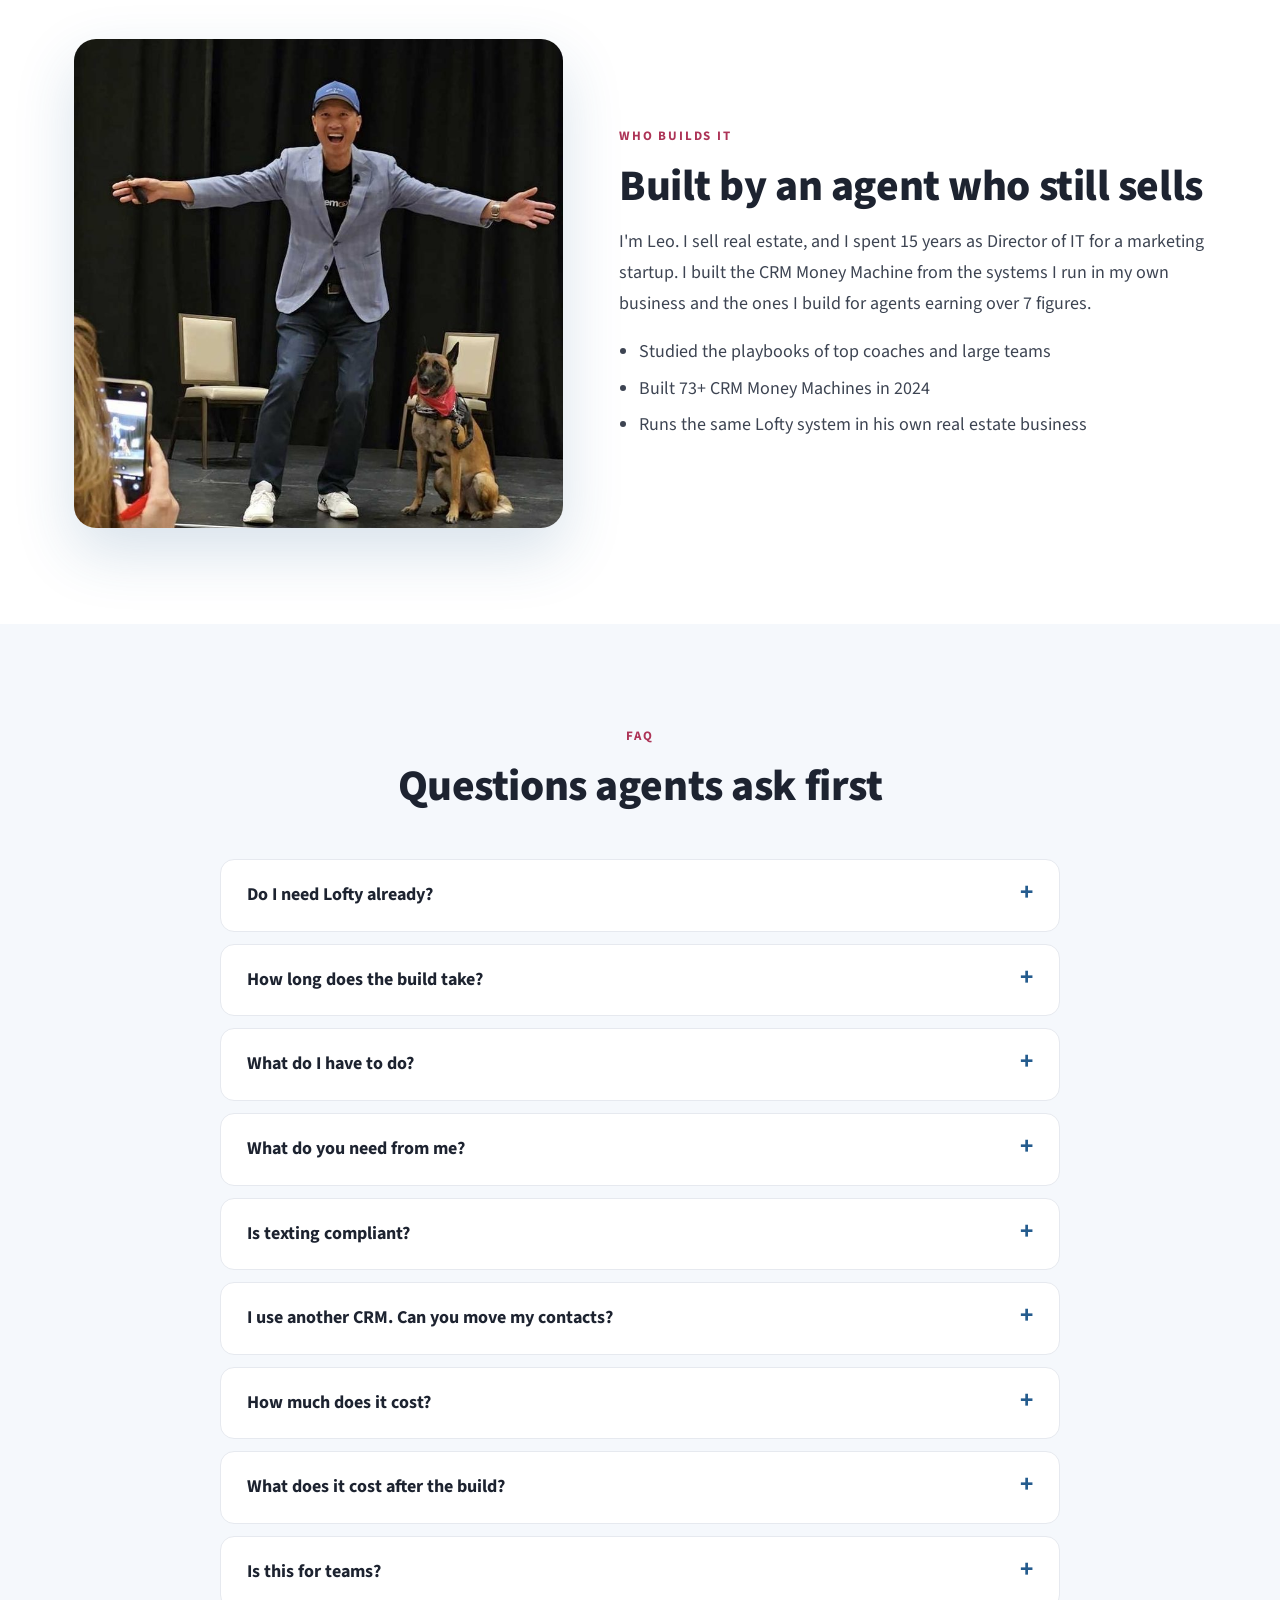
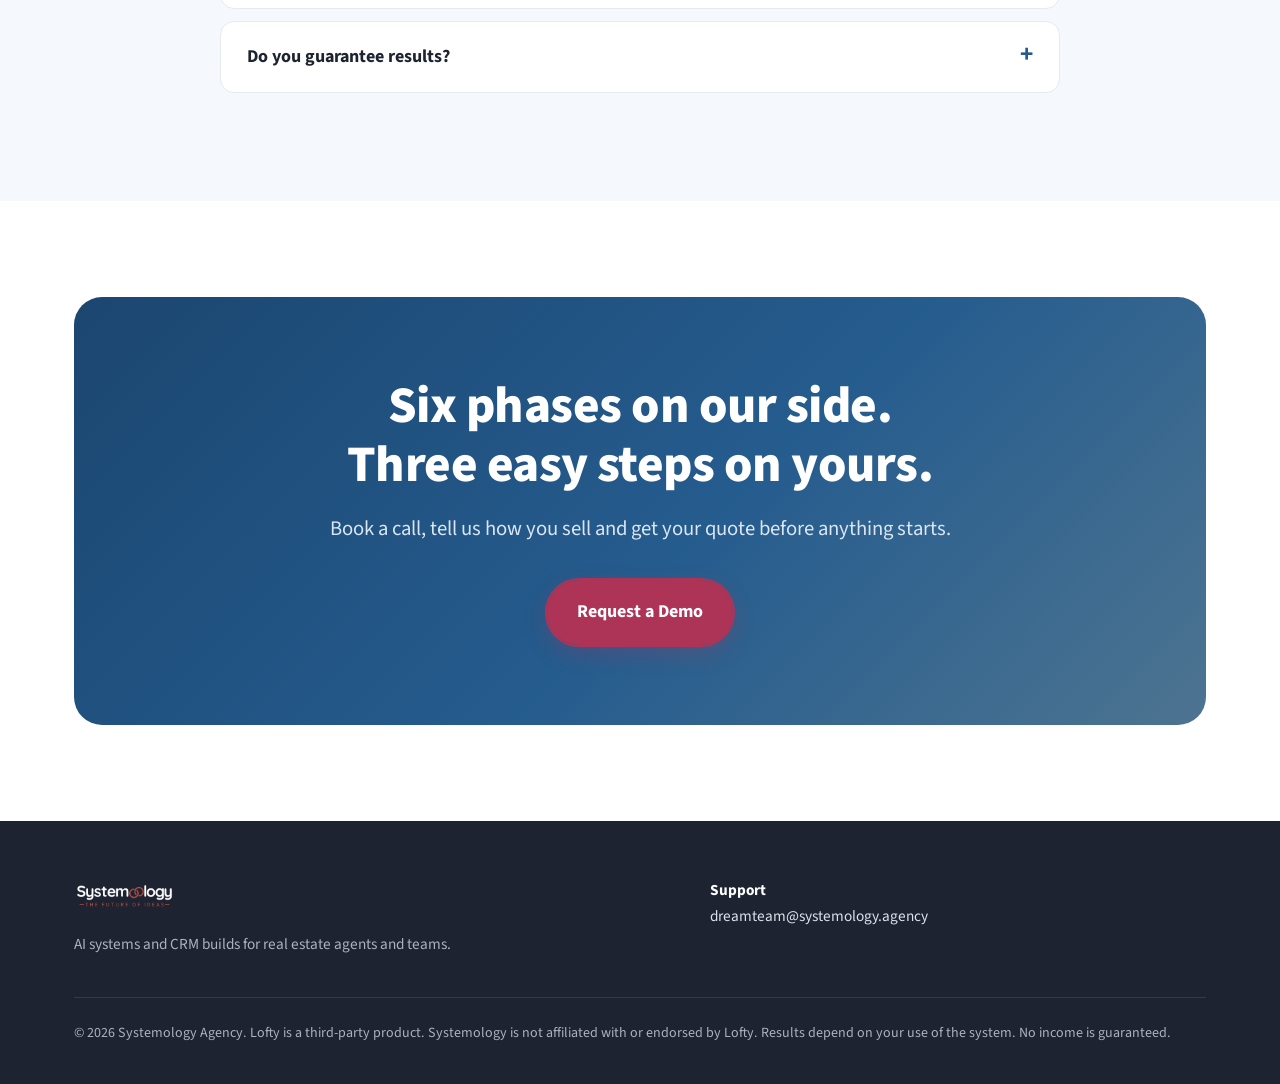
==== commit b3ebd0d0: "crmmm: dark Trusted by teams at strip with white logos Co-Authored-By: Claude Sonnet 5.5 <noreply@an" ====
--- a/crmmm/index.html
+++ b/crmmm/index.html
@@ -529,14 +529,15 @@
   .final{padding:56px 22px;border-radius:20px}
 }
 /* trusted-by marquee */
-.trusted{padding:44px 0 52px;text-align:center;border-bottom:1px solid var(--line)}
-.trusted__label{font-size:.72rem;font-weight:700;letter-spacing:.14em;text-transform:uppercase;color:var(--crimson);margin:0 0 24px}
+.trusted{padding:44px 0 52px;text-align:center;background:#0b0d12}
+.trusted__label{font-size:.72rem;font-weight:700;letter-spacing:.14em;text-transform:uppercase;color:#fff;margin:0 0 24px}
 .trusted__viewport{overflow:hidden;-webkit-mask-image:linear-gradient(90deg,transparent,#000 12%,#000 88%,transparent);mask-image:linear-gradient(90deg,transparent,#000 12%,#000 88%,transparent)}
 .trusted__track{display:flex;align-items:center;width:max-content;animation:trusted-scroll 160s linear infinite}
 .trusted__viewport:hover .trusted__track{animation-play-state:paused}
 .trusted__item{flex:none;display:flex;align-items:center;justify-content:center;height:72px;padding:0 36px}
-.trusted__item img{height:var(--h,40px);width:auto;max-width:220px;object-fit:contain;filter:grayscale(1) var(--f,brightness(1));mix-blend-mode:multiply;opacity:.6;transition:opacity .2s}
-.trusted__item img:hover{opacity:.9}
+.trusted__item img{height:var(--h,40px);width:auto;max-width:220px;object-fit:contain;filter:brightness(0) invert(1);opacity:.85;transition:opacity .2s}
+.trusted__item img.trusted__opaque{filter:grayscale(1) invert(1);mix-blend-mode:screen}
+.trusted__item img:hover{opacity:1}
 @keyframes trusted-scroll{to{transform:translateX(-50%)}}
 @media (prefers-reduced-motion:reduce){.trusted__track{animation:none}.trusted__viewport{overflow-x:auto}}
 </style>
@@ -632,7 +633,7 @@
       <div class="trusted__item"><img src="/assets/trusted-by/connie-alexander.png" alt="The Luxe Group" style="--h:28px;--f:brightness(0)"></div>
       <div class="trusted__item"><img src="/assets/trusted-by/corey-robinson.png" alt="Journey Real Estate" style="--h:28px;--f:brightness(0)"></div>
       <div class="trusted__item"><img src="/assets/trusted-by/cory-smith.png" alt="Cory Smith Group" style="--h:42px"></div>
-      <div class="trusted__item"><img src="/assets/trusted-by/southern-nm.png" alt="Southern NM Real Estate Group" style="--h:72px"></div>
+      <div class="trusted__item"><img class="trusted__opaque" src="/assets/trusted-by/southern-nm.png" alt="Southern NM Real Estate Group" style="--h:72px"></div>
       <div class="trusted__item"><img src="/assets/trusted-by/dr-amy-king.png" alt="Dr. Amy King" style="--h:62px;--f:brightness(0)"></div>
       <div class="trusted__item"><img src="/assets/trusted-by/duston-vance.png" alt="Mohave Luxury" style="--h:34px"></div>
       <div class="trusted__item"><img src="/assets/trusted-by/elizabeth-mcnally.png" alt="Real Estate Collective" style="--h:28px;--f:brightness(0)"></div>
@@ -669,7 +670,7 @@
       <div class="trusted__item" aria-hidden="true"><img src="/assets/trusted-by/connie-alexander.png" alt="" style="--h:28px;--f:brightness(0)"></div>
       <div class="trusted__item" aria-hidden="true"><img src="/assets/trusted-by/corey-robinson.png" alt="" style="--h:28px;--f:brightness(0)"></div>
       <div class="trusted__item" aria-hidden="true"><img src="/assets/trusted-by/cory-smith.png" alt="" style="--h:42px"></div>
-      <div class="trusted__item" aria-hidden="true"><img src="/assets/trusted-by/southern-nm.png" alt="" style="--h:72px"></div>
+      <div class="trusted__item" aria-hidden="true"><img class="trusted__opaque" src="/assets/trusted-by/southern-nm.png" alt="" style="--h:72px"></div>
       <div class="trusted__item" aria-hidden="true"><img src="/assets/trusted-by/dr-amy-king.png" alt="" style="--h:62px;--f:brightness(0)"></div>
       <div class="trusted__item" aria-hidden="true"><img src="/assets/trusted-by/duston-vance.png" alt="" style="--h:34px"></div>
       <div class="trusted__item" aria-hidden="true"><img src="/assets/trusted-by/elizabeth-mcnally.png" alt="" style="--h:28px;--f:brightness(0)"></div>
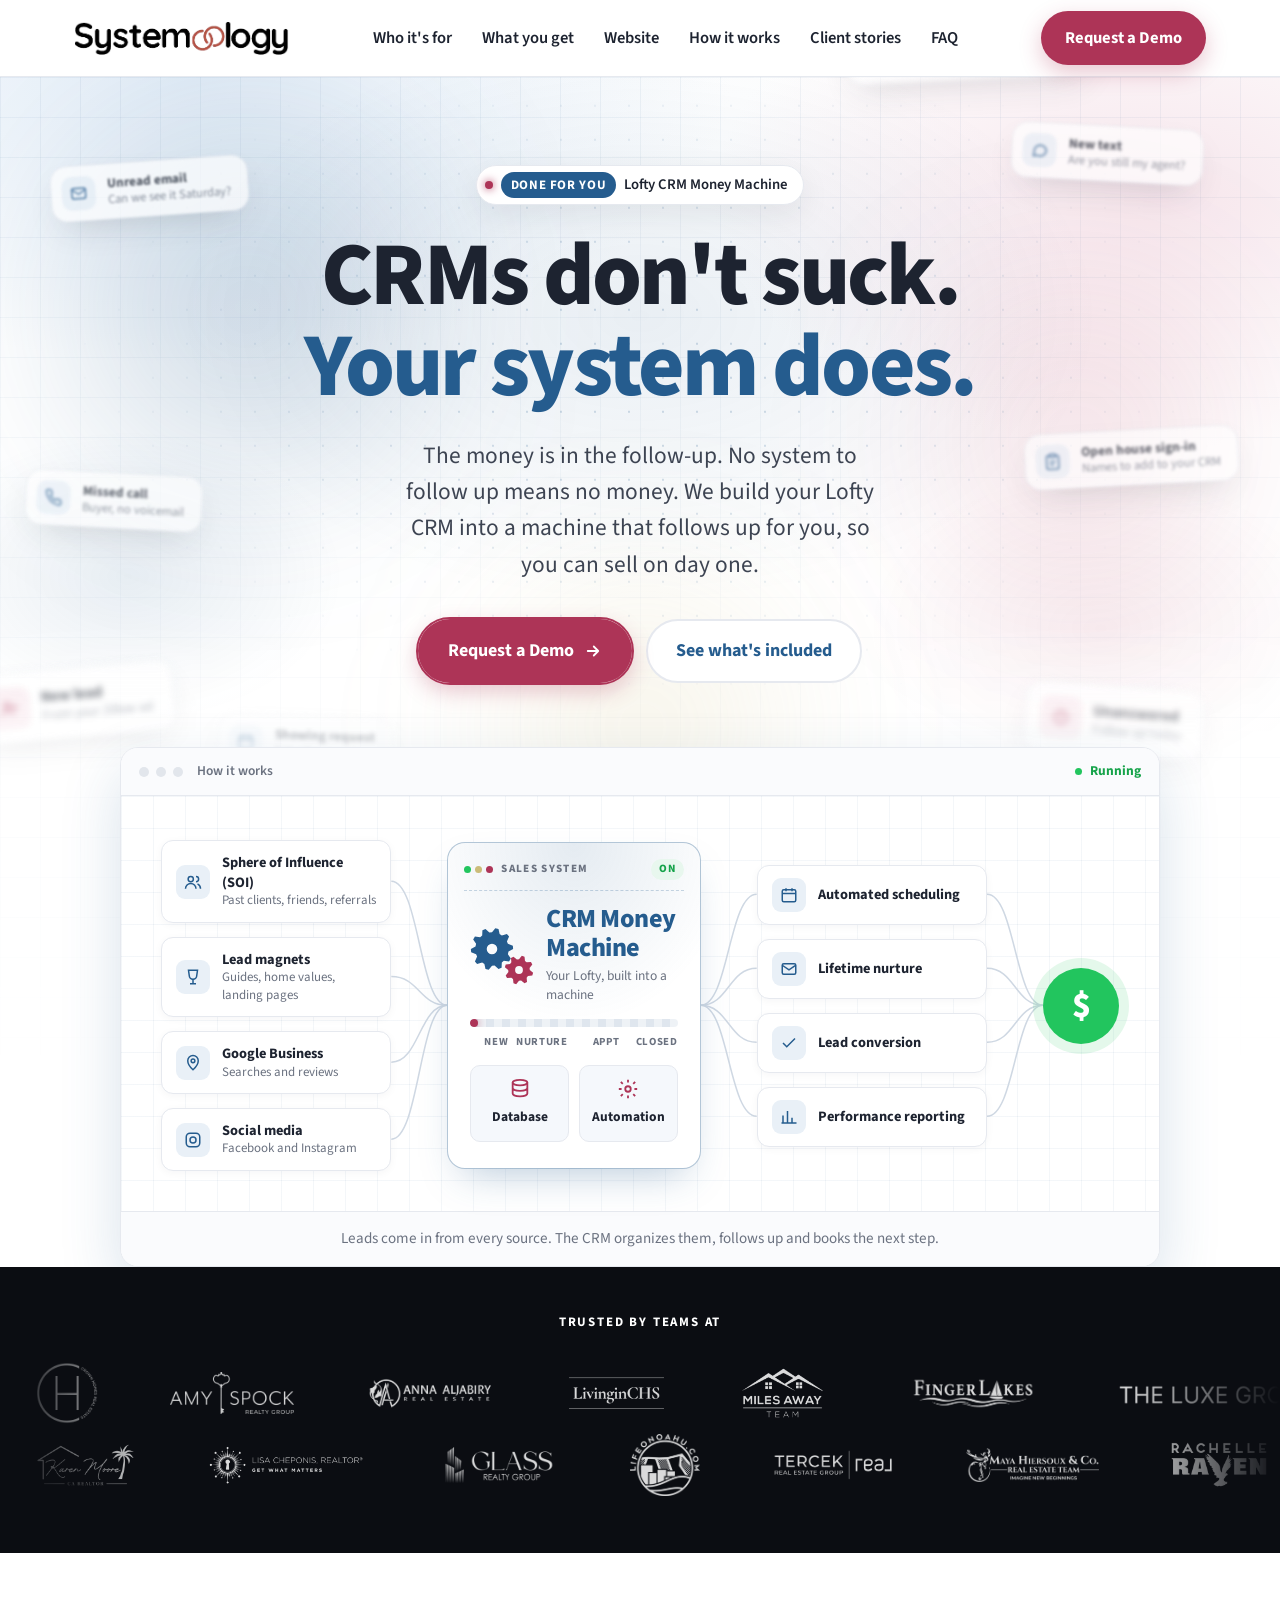
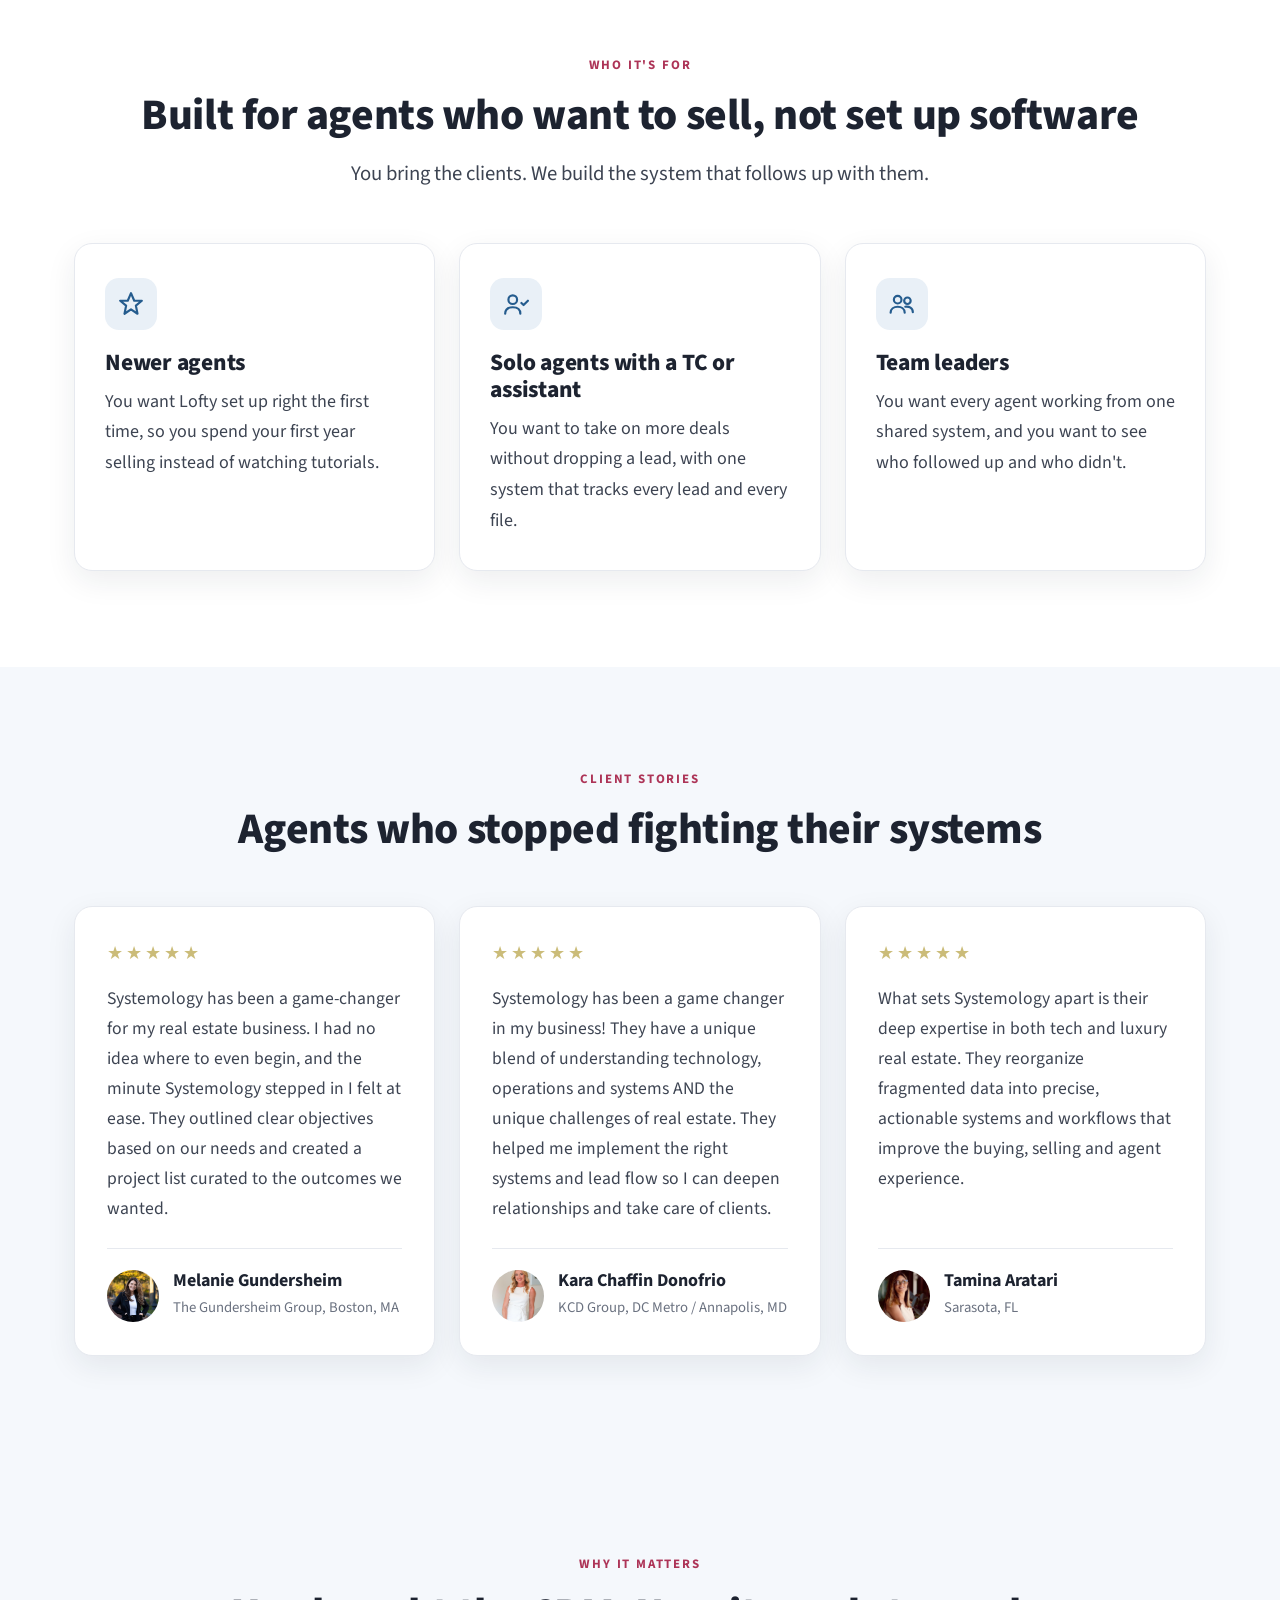
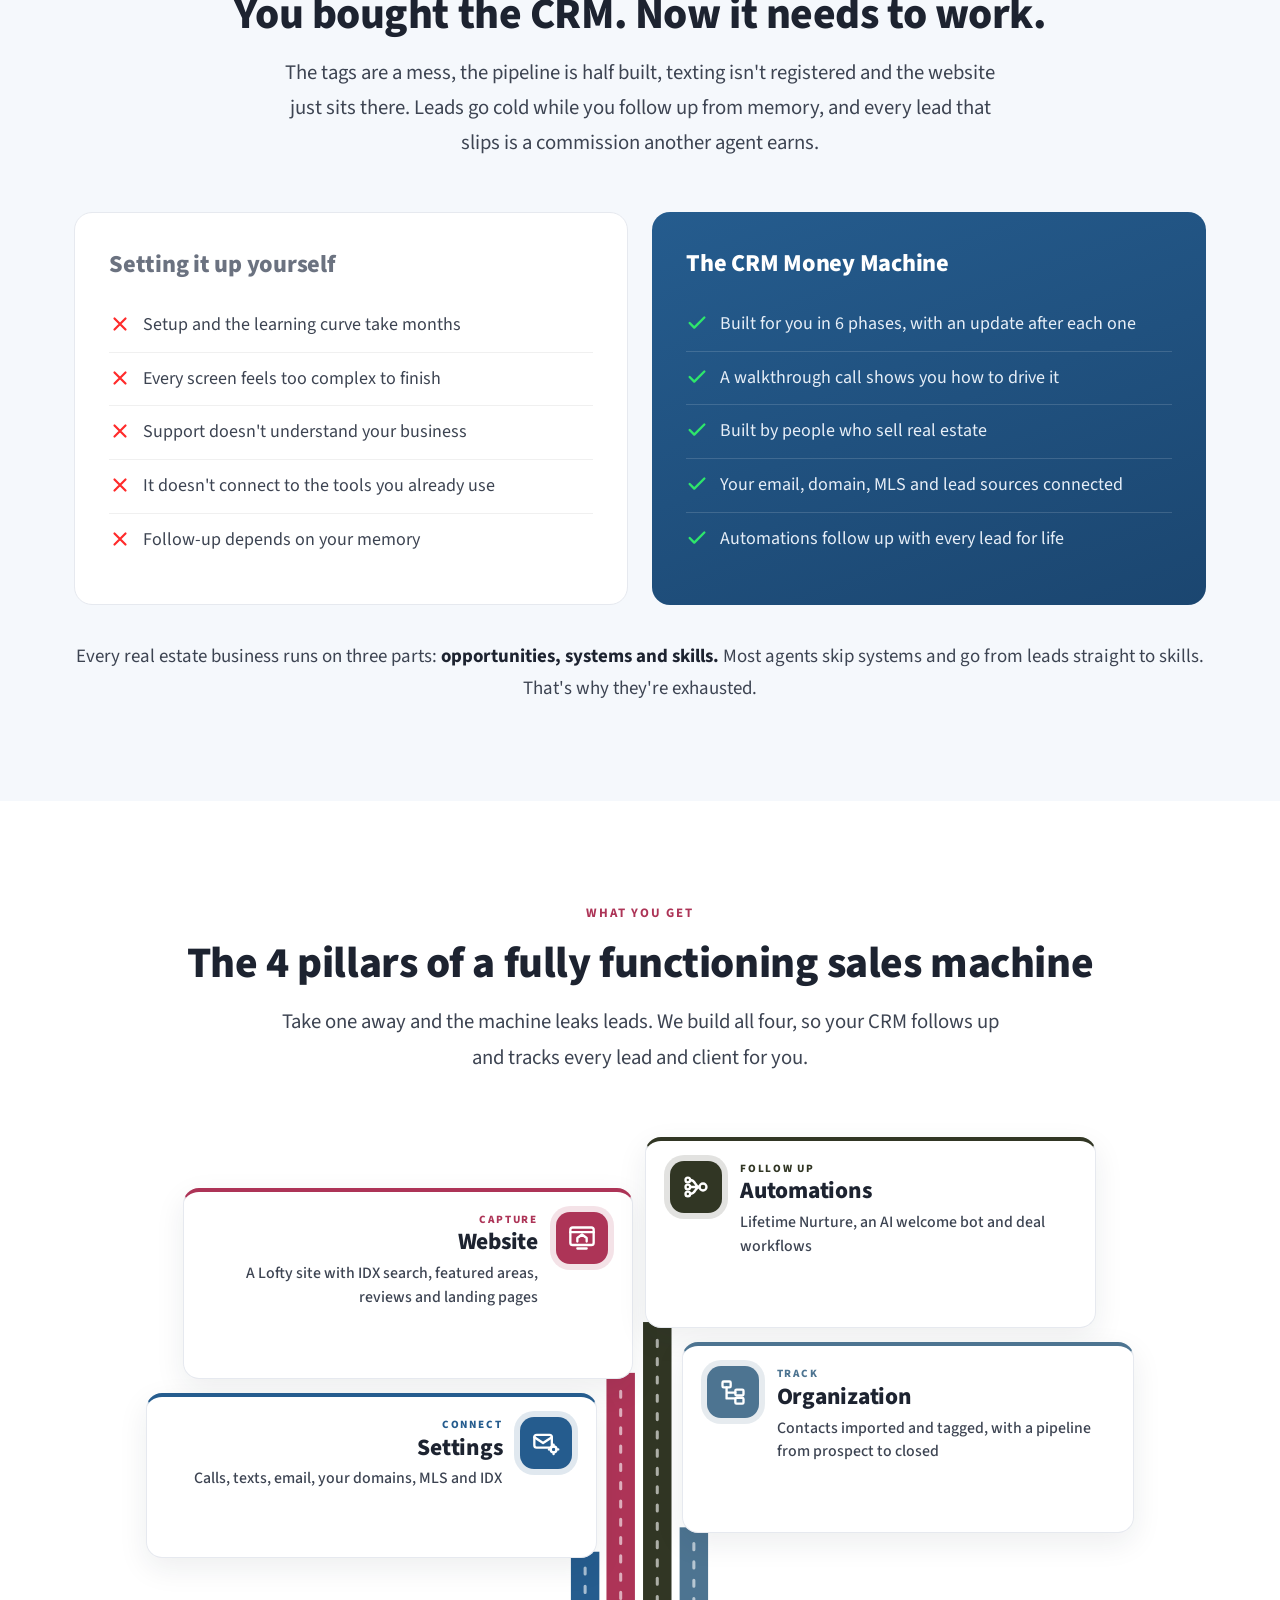
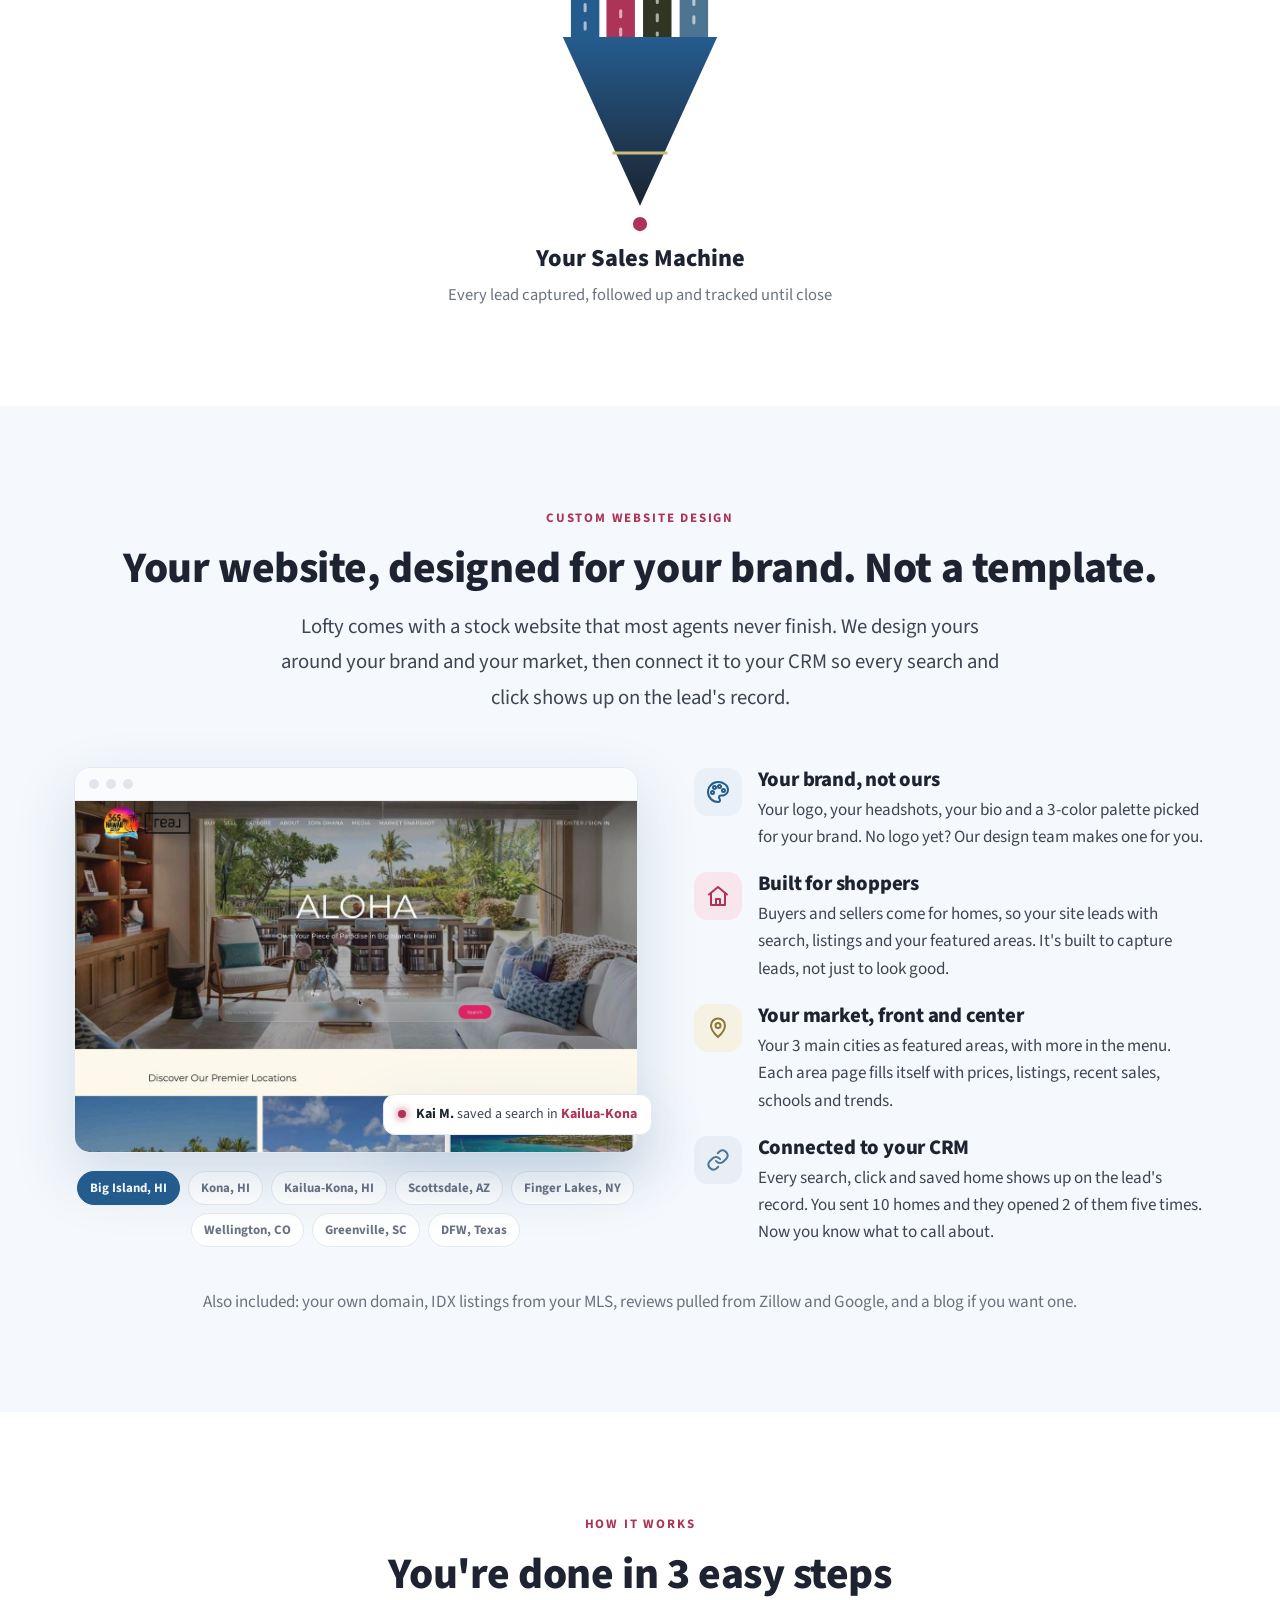
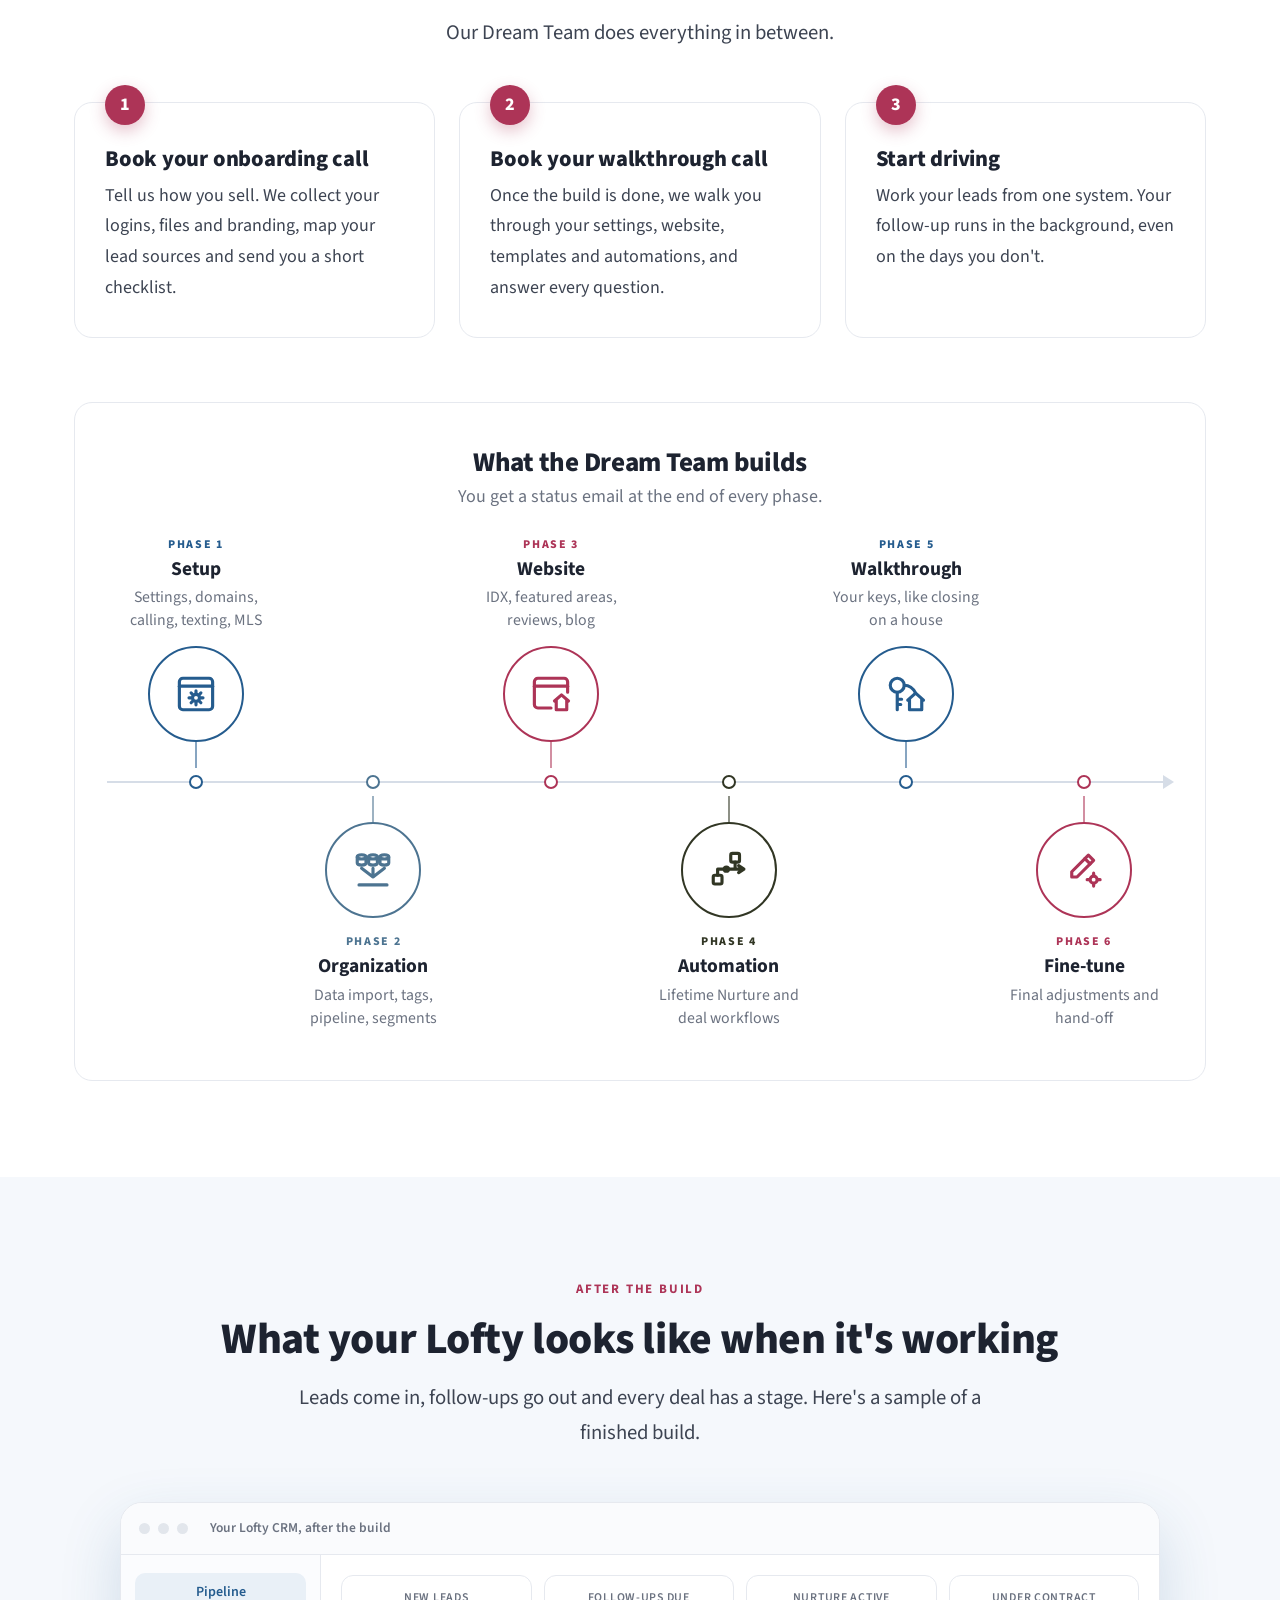
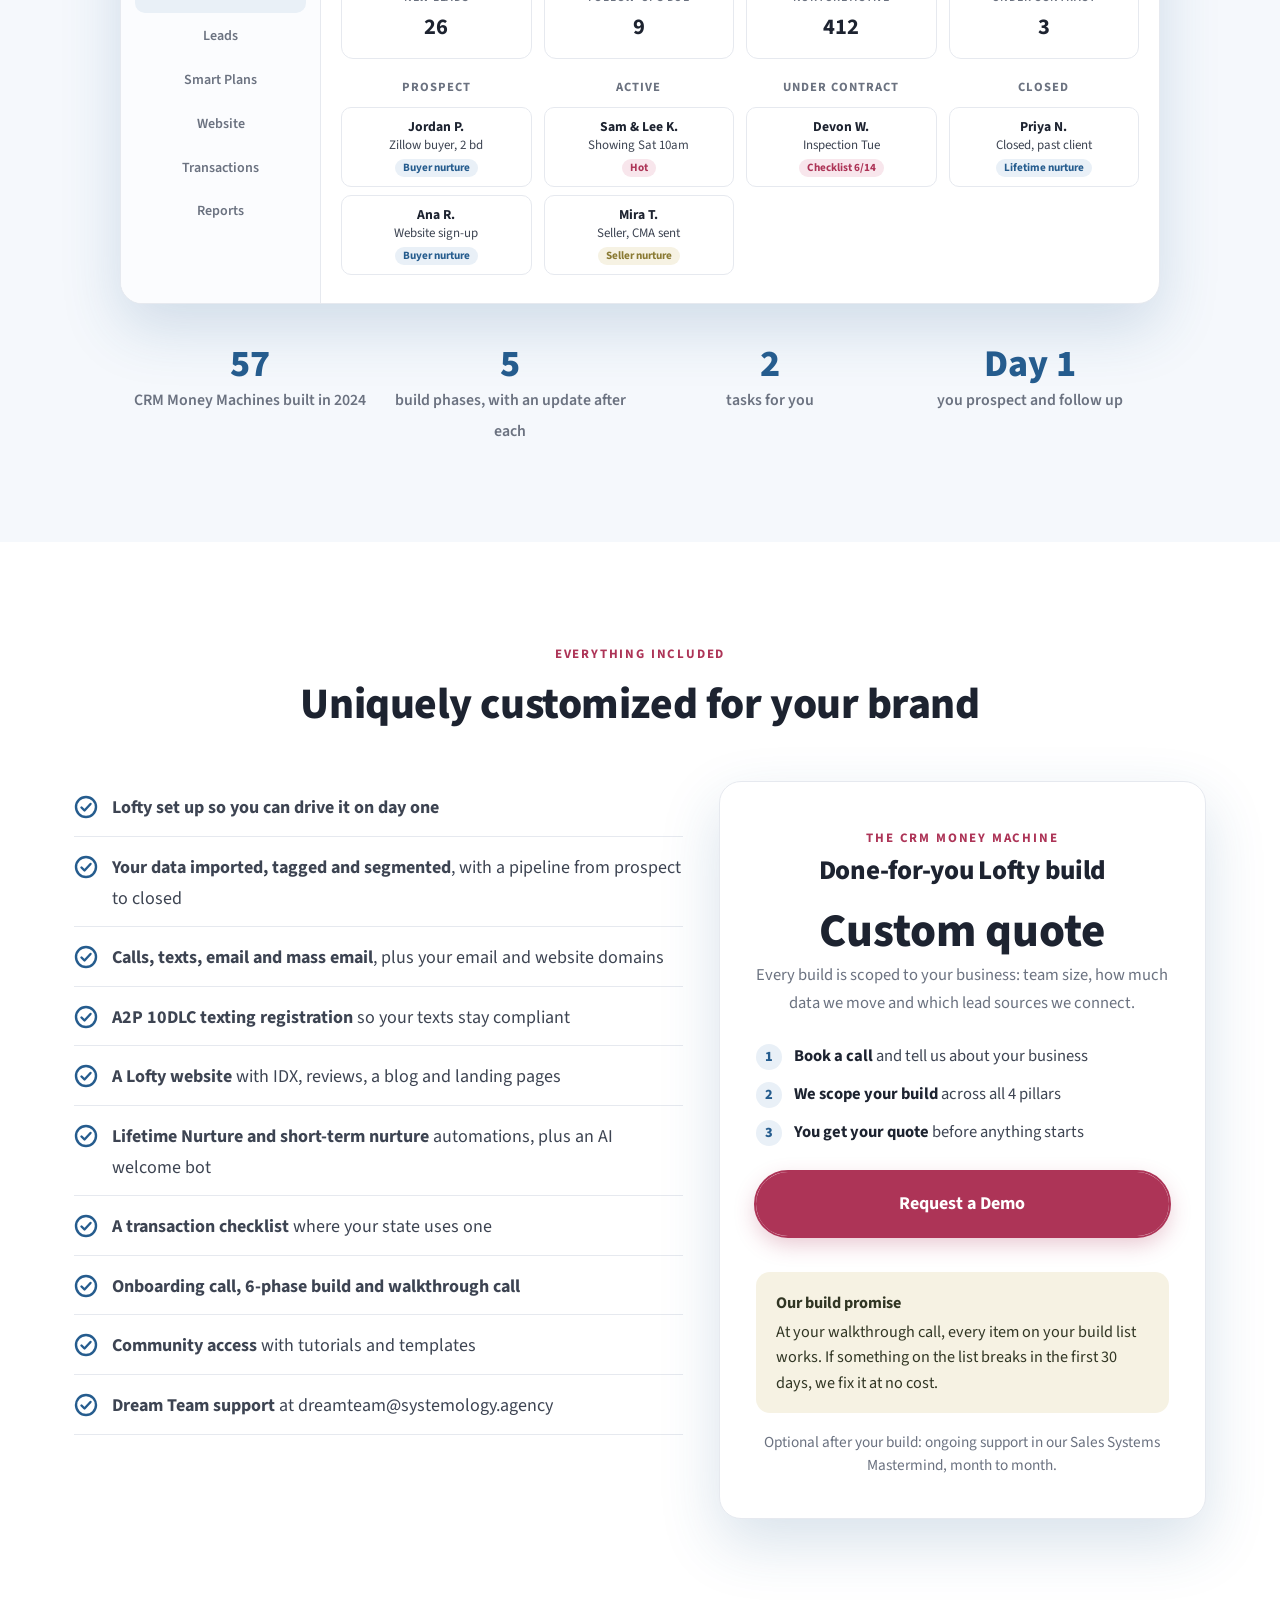
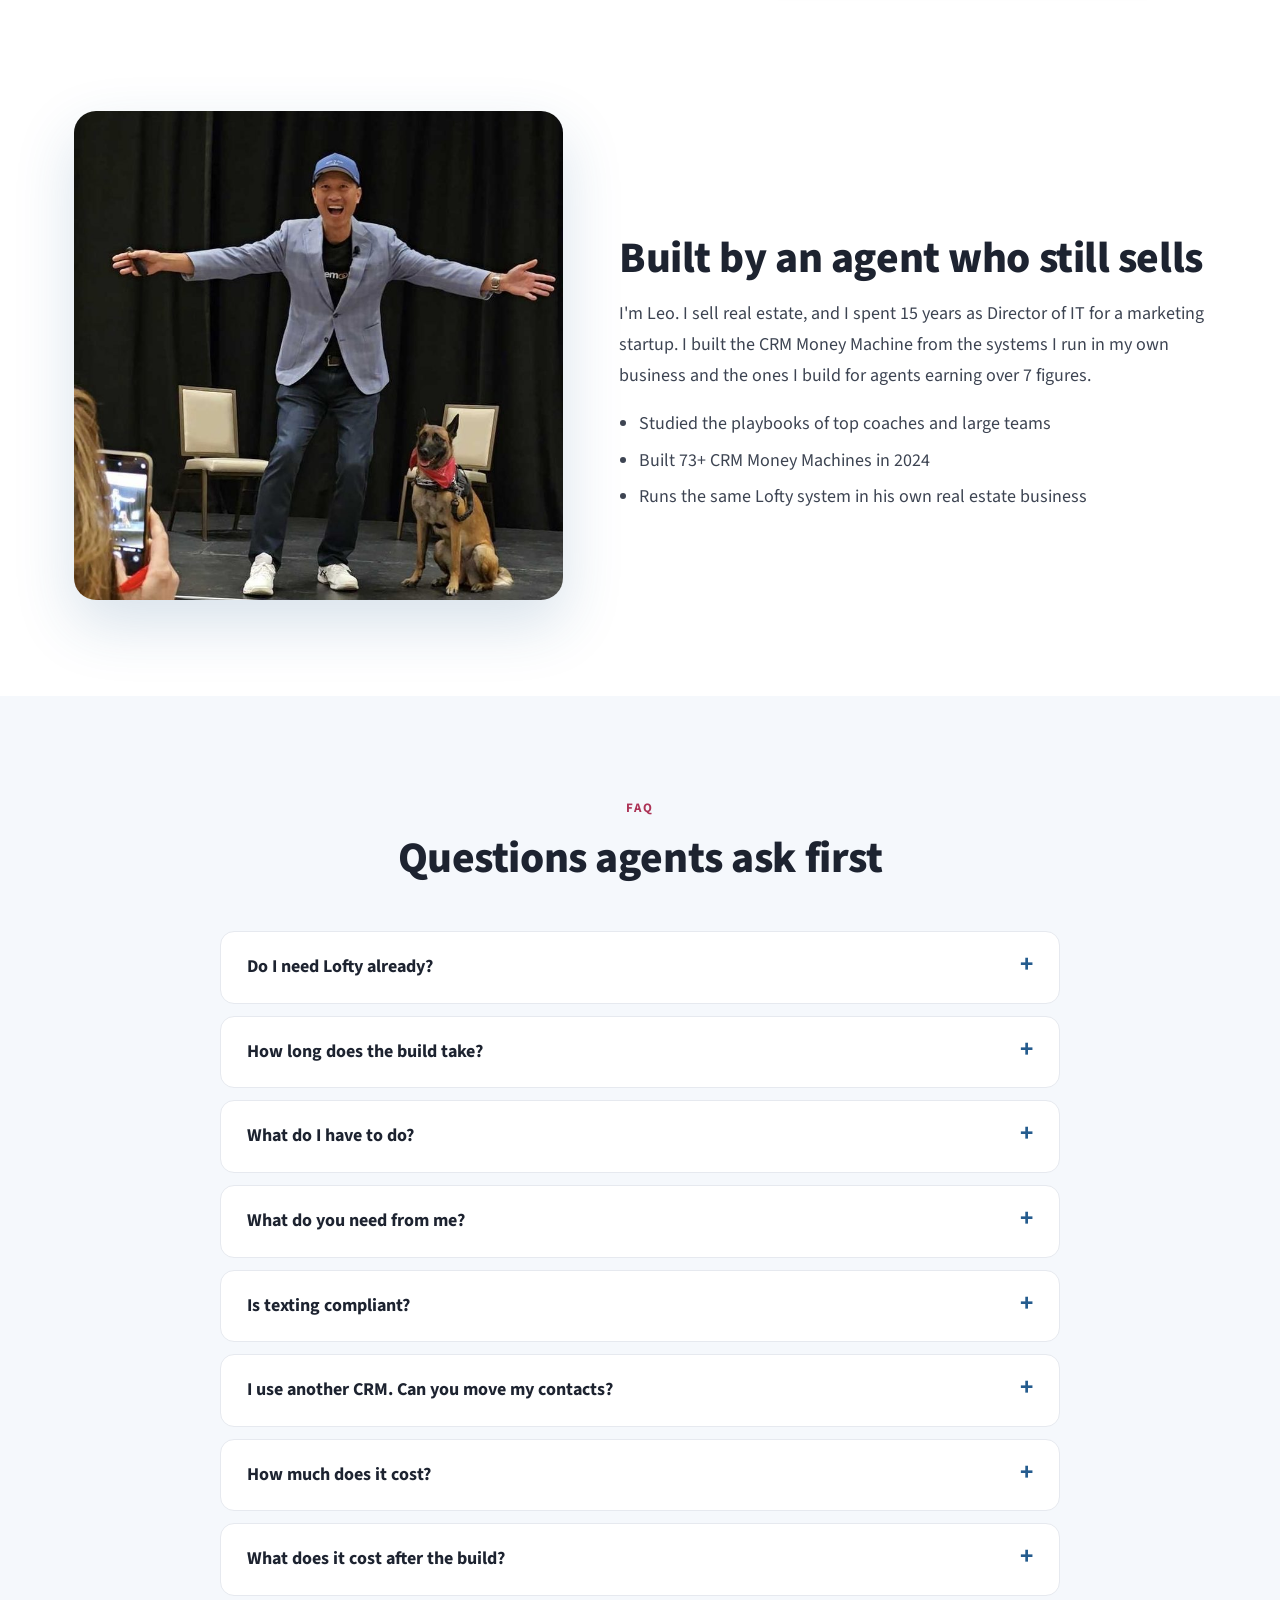
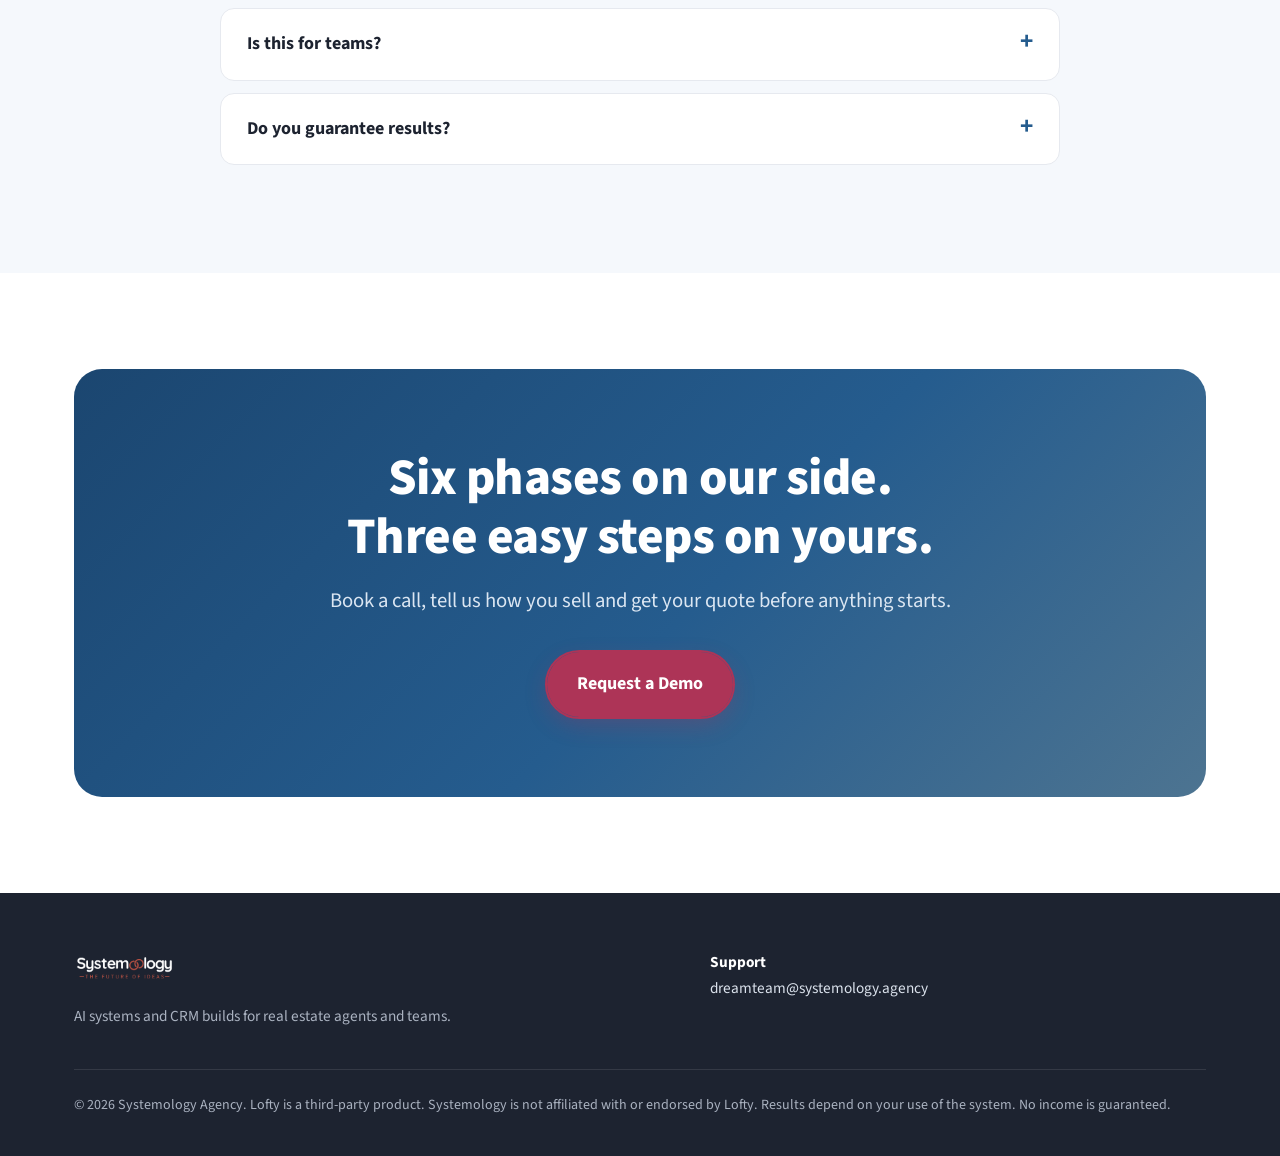
==== commit a9b14015: "crmmm: two-row trusted-by marquee, transparent Cory Smith + Southern NM logos Co-Authored-By: Claude" ====
--- a/crmmm/index.html
+++ b/crmmm/index.html
@@ -532,14 +532,15 @@
 .trusted{padding:44px 0 52px;text-align:center;background:#0b0d12}
 .trusted__label{font-size:.72rem;font-weight:700;letter-spacing:.14em;text-transform:uppercase;color:#fff;margin:0 0 24px}
 .trusted__viewport{overflow:hidden;-webkit-mask-image:linear-gradient(90deg,transparent,#000 12%,#000 88%,transparent);mask-image:linear-gradient(90deg,transparent,#000 12%,#000 88%,transparent)}
-.trusted__track{display:flex;align-items:center;width:max-content;animation:trusted-scroll 160s linear infinite}
+.trusted__track{display:flex;align-items:center;width:max-content;animation:trusted-scroll 80s linear infinite}
+.trusted__track--rev{animation-name:trusted-scroll-rev}
 .trusted__viewport:hover .trusted__track{animation-play-state:paused}
 .trusted__item{flex:none;display:flex;align-items:center;justify-content:center;height:72px;padding:0 36px}
 .trusted__item img{height:var(--h,40px);width:auto;max-width:220px;object-fit:contain;filter:brightness(0) invert(1);opacity:.85;transition:opacity .2s}
-.trusted__item img.trusted__opaque{filter:grayscale(1) invert(1);mix-blend-mode:screen}
 .trusted__item img:hover{opacity:1}
 @keyframes trusted-scroll{to{transform:translateX(-50%)}}
-@media (prefers-reduced-motion:reduce){.trusted__track{animation:none}.trusted__viewport{overflow-x:auto}}
+@keyframes trusted-scroll-rev{from{transform:translateX(-50%)}to{transform:translateX(0)}}
+@media (prefers-reduced-motion:reduce){.trusted__track,.trusted__track--rev{animation:none}.trusted__viewport{overflow-x:auto}}
 </style>
 </head>
 <body>
@@ -633,7 +634,7 @@
       <div class="trusted__item"><img src="/assets/trusted-by/connie-alexander.png" alt="The Luxe Group" style="--h:28px;--f:brightness(0)"></div>
       <div class="trusted__item"><img src="/assets/trusted-by/corey-robinson.png" alt="Journey Real Estate" style="--h:28px;--f:brightness(0)"></div>
       <div class="trusted__item"><img src="/assets/trusted-by/cory-smith.png" alt="Cory Smith Group" style="--h:42px"></div>
-      <div class="trusted__item"><img class="trusted__opaque" src="/assets/trusted-by/southern-nm.png" alt="Southern NM Real Estate Group" style="--h:72px"></div>
+      <div class="trusted__item"><img src="/assets/trusted-by/southern-nm.png" alt="Southern NM Real Estate Group" style="--h:72px"></div>
       <div class="trusted__item"><img src="/assets/trusted-by/dr-amy-king.png" alt="Dr. Amy King" style="--h:62px;--f:brightness(0)"></div>
       <div class="trusted__item"><img src="/assets/trusted-by/duston-vance.png" alt="Mohave Luxury" style="--h:34px"></div>
       <div class="trusted__item"><img src="/assets/trusted-by/elizabeth-mcnally.png" alt="Real Estate Collective" style="--h:28px;--f:brightness(0)"></div>
@@ -642,6 +643,26 @@
       <div class="trusted__item"><img src="/assets/trusted-by/john-climaldi.png" alt="Ocean Group" style="--h:52px;--f:brightness(0)"></div>
       <div class="trusted__item"><img src="/assets/trusted-by/john-stein.png" alt="Black Canyon Homes" style="--h:52px;--f:brightness(0)"></div>
       <div class="trusted__item"><img src="/assets/trusted-by/karen-iwakoshi.png" alt="Iwakoshi Realtor" style="--h:44px;--f:brightness(0)"></div>
+      <div class="trusted__item" aria-hidden="true"><img src="/assets/trusted-by/amit-mundade.png" alt="" style="--h:62px;--f:brightness(0)"></div>
+      <div class="trusted__item" aria-hidden="true"><img src="/assets/trusted-by/amy-spock.png" alt="" style="--h:42px;--f:brightness(0)"></div>
+      <div class="trusted__item" aria-hidden="true"><img src="/assets/trusted-by/anna-aljabiry.png" alt="" style="--h:34px;--f:brightness(0)"></div>
+      <div class="trusted__item" aria-hidden="true"><img src="/assets/trusted-by/bill-olson.png" alt="" style="--h:52px;--f:brightness(0)"></div>
+      <div class="trusted__item" aria-hidden="true"><img src="/assets/trusted-by/miles-away-team.png" alt="" style="--h:58px"></div>
+      <div class="trusted__item" aria-hidden="true"><img src="/assets/trusted-by/chantel-kincaid.png" alt="" style="--h:42px;--f:brightness(0)"></div>
+      <div class="trusted__item" aria-hidden="true"><img src="/assets/trusted-by/connie-alexander.png" alt="" style="--h:28px;--f:brightness(0)"></div>
+      <div class="trusted__item" aria-hidden="true"><img src="/assets/trusted-by/corey-robinson.png" alt="" style="--h:28px;--f:brightness(0)"></div>
+      <div class="trusted__item" aria-hidden="true"><img src="/assets/trusted-by/cory-smith.png" alt="" style="--h:42px"></div>
+      <div class="trusted__item" aria-hidden="true"><img src="/assets/trusted-by/southern-nm.png" alt="" style="--h:72px"></div>
+      <div class="trusted__item" aria-hidden="true"><img src="/assets/trusted-by/dr-amy-king.png" alt="" style="--h:62px;--f:brightness(0)"></div>
+      <div class="trusted__item" aria-hidden="true"><img src="/assets/trusted-by/duston-vance.png" alt="" style="--h:34px"></div>
+      <div class="trusted__item" aria-hidden="true"><img src="/assets/trusted-by/elizabeth-mcnally.png" alt="" style="--h:28px;--f:brightness(0)"></div>
+      <div class="trusted__item" aria-hidden="true"><img src="/assets/trusted-by/jim-stevenson.png" alt="" style="--h:34px;--f:brightness(0)"></div>
+      <div class="trusted__item" aria-hidden="true"><img src="/assets/trusted-by/cuttone.svg" alt="" style="--h:36px"></div>
+      <div class="trusted__item" aria-hidden="true"><img src="/assets/trusted-by/john-climaldi.png" alt="" style="--h:52px;--f:brightness(0)"></div>
+      <div class="trusted__item" aria-hidden="true"><img src="/assets/trusted-by/john-stein.png" alt="" style="--h:52px;--f:brightness(0)"></div>
+      <div class="trusted__item" aria-hidden="true"><img src="/assets/trusted-by/karen-iwakoshi.png" alt="" style="--h:44px;--f:brightness(0)"></div>
+    </div>
+    <div class="trusted__track trusted__track--rev">
       <div class="trusted__item"><img src="/assets/trusted-by/karen-moore.png" alt="Karen Moore, CA Realtor" style="--h:52px;--f:brightness(0)"></div>
       <div class="trusted__item"><img src="/assets/trusted-by/lisa-cheponis.png" alt="Lisa Cheponis, Realtor" style="--h:44px;--f:brightness(.45)"></div>
       <div class="trusted__item"><img src="/assets/trusted-by/kelly-glass.png" alt="Glass Realty Group" style="--h:42px;--f:brightness(0)"></div>
@@ -660,25 +681,6 @@
       <div class="trusted__item"><img src="/assets/trusted-by/yasha-wells.png" alt="Yasha Wells" style="--h:42px;--f:brightness(0)"></div>
       <div class="trusted__item"><img src="/assets/trusted-by/chinea-group.png" alt="The Chinea Group" style="--h:84px;--f:brightness(.55)"></div>
       <div class="trusted__item"><img src="/assets/trusted-by/zachary-g-koop.png" alt="Zach Koops" style="--h:62px;--f:brightness(0)"></div>
-      <!-- Set B: exact duplicate of Set A (seamless loop). Keep both sets identical. -->
-      <div class="trusted__item" aria-hidden="true"><img src="/assets/trusted-by/amit-mundade.png" alt="" style="--h:62px;--f:brightness(0)"></div>
-      <div class="trusted__item" aria-hidden="true"><img src="/assets/trusted-by/amy-spock.png" alt="" style="--h:42px;--f:brightness(0)"></div>
-      <div class="trusted__item" aria-hidden="true"><img src="/assets/trusted-by/anna-aljabiry.png" alt="" style="--h:34px;--f:brightness(0)"></div>
-      <div class="trusted__item" aria-hidden="true"><img src="/assets/trusted-by/bill-olson.png" alt="" style="--h:52px;--f:brightness(0)"></div>
-      <div class="trusted__item" aria-hidden="true"><img src="/assets/trusted-by/miles-away-team.png" alt="" style="--h:58px"></div>
-      <div class="trusted__item" aria-hidden="true"><img src="/assets/trusted-by/chantel-kincaid.png" alt="" style="--h:42px;--f:brightness(0)"></div>
-      <div class="trusted__item" aria-hidden="true"><img src="/assets/trusted-by/connie-alexander.png" alt="" style="--h:28px;--f:brightness(0)"></div>
-      <div class="trusted__item" aria-hidden="true"><img src="/assets/trusted-by/corey-robinson.png" alt="" style="--h:28px;--f:brightness(0)"></div>
-      <div class="trusted__item" aria-hidden="true"><img src="/assets/trusted-by/cory-smith.png" alt="" style="--h:42px"></div>
-      <div class="trusted__item" aria-hidden="true"><img class="trusted__opaque" src="/assets/trusted-by/southern-nm.png" alt="" style="--h:72px"></div>
-      <div class="trusted__item" aria-hidden="true"><img src="/assets/trusted-by/dr-amy-king.png" alt="" style="--h:62px;--f:brightness(0)"></div>
-      <div class="trusted__item" aria-hidden="true"><img src="/assets/trusted-by/duston-vance.png" alt="" style="--h:34px"></div>
-      <div class="trusted__item" aria-hidden="true"><img src="/assets/trusted-by/elizabeth-mcnally.png" alt="" style="--h:28px;--f:brightness(0)"></div>
-      <div class="trusted__item" aria-hidden="true"><img src="/assets/trusted-by/jim-stevenson.png" alt="" style="--h:34px;--f:brightness(0)"></div>
-      <div class="trusted__item" aria-hidden="true"><img src="/assets/trusted-by/cuttone.svg" alt="" style="--h:36px"></div>
-      <div class="trusted__item" aria-hidden="true"><img src="/assets/trusted-by/john-climaldi.png" alt="" style="--h:52px;--f:brightness(0)"></div>
-      <div class="trusted__item" aria-hidden="true"><img src="/assets/trusted-by/john-stein.png" alt="" style="--h:52px;--f:brightness(0)"></div>
-      <div class="trusted__item" aria-hidden="true"><img src="/assets/trusted-by/karen-iwakoshi.png" alt="" style="--h:44px;--f:brightness(0)"></div>
       <div class="trusted__item" aria-hidden="true"><img src="/assets/trusted-by/karen-moore.png" alt="" style="--h:52px;--f:brightness(0)"></div>
       <div class="trusted__item" aria-hidden="true"><img src="/assets/trusted-by/lisa-cheponis.png" alt="" style="--h:44px;--f:brightness(.45)"></div>
       <div class="trusted__item" aria-hidden="true"><img src="/assets/trusted-by/kelly-glass.png" alt="" style="--h:42px;--f:brightness(0)"></div>
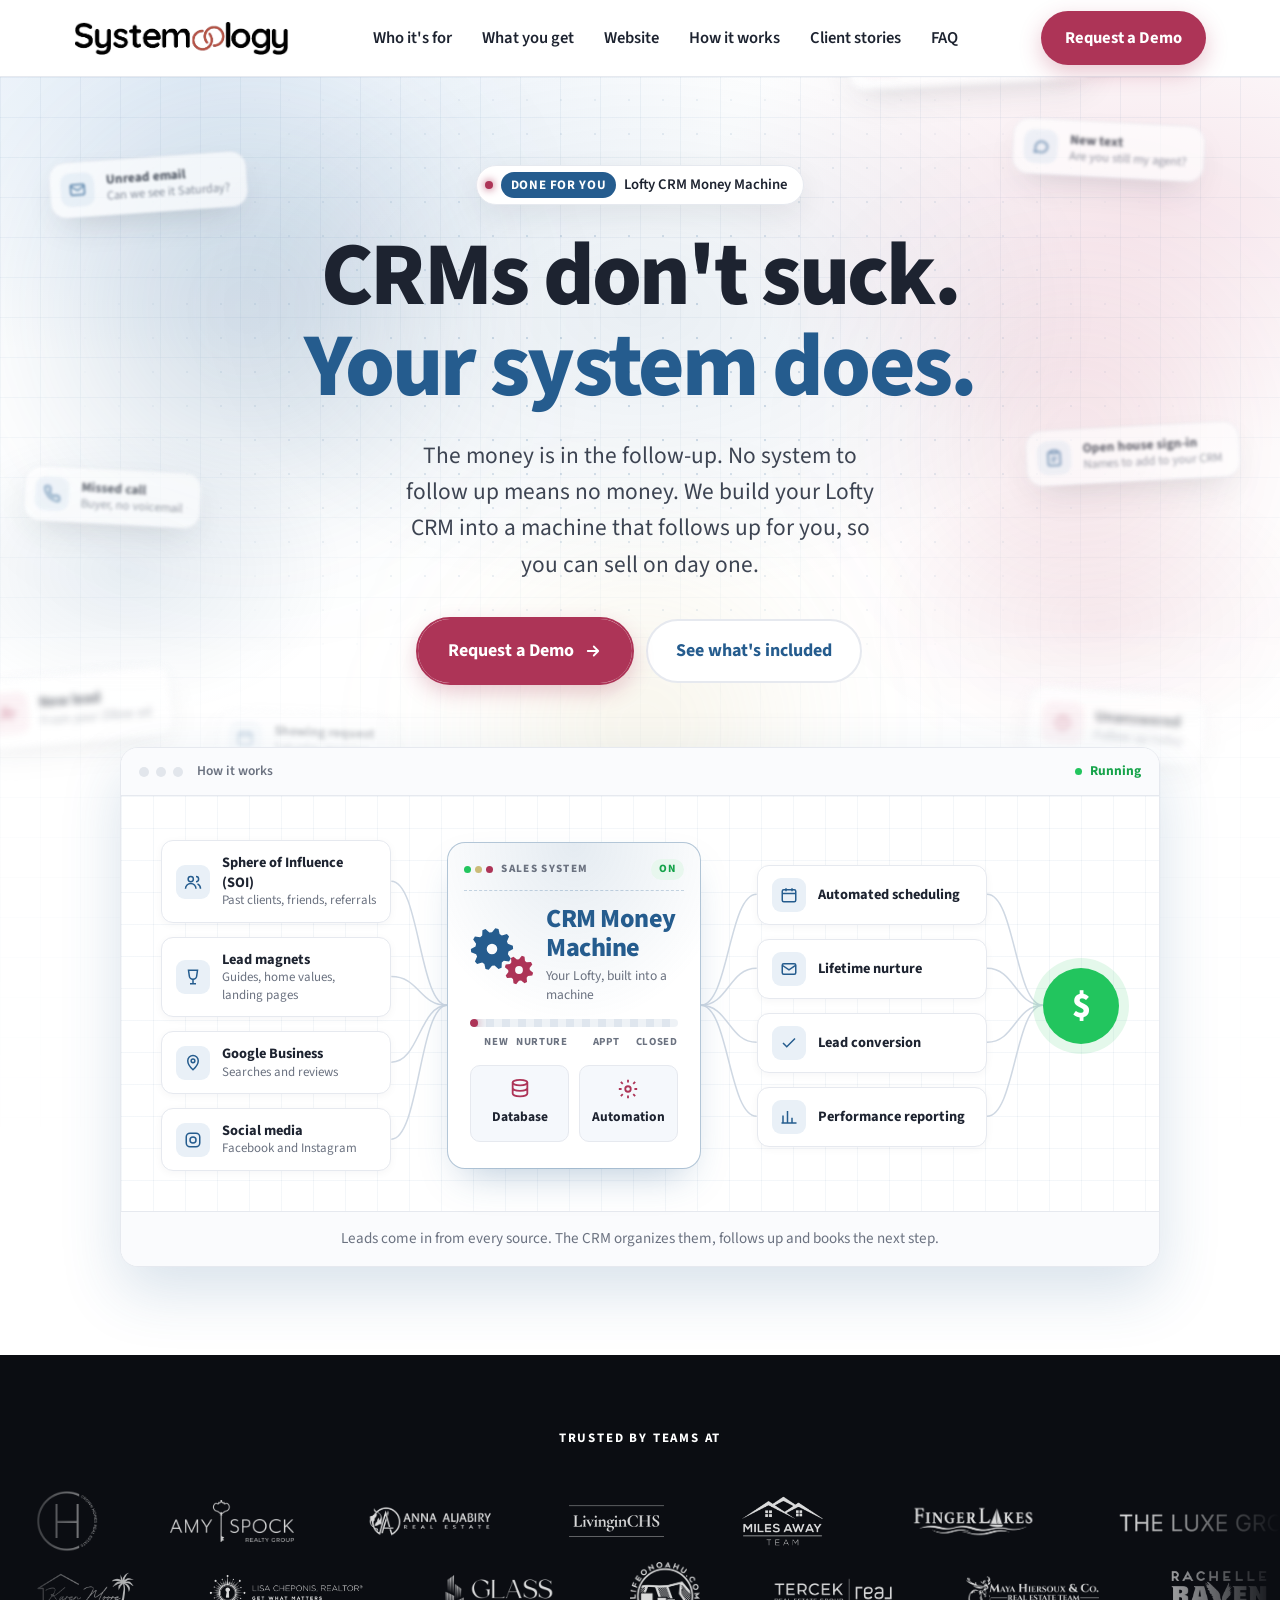
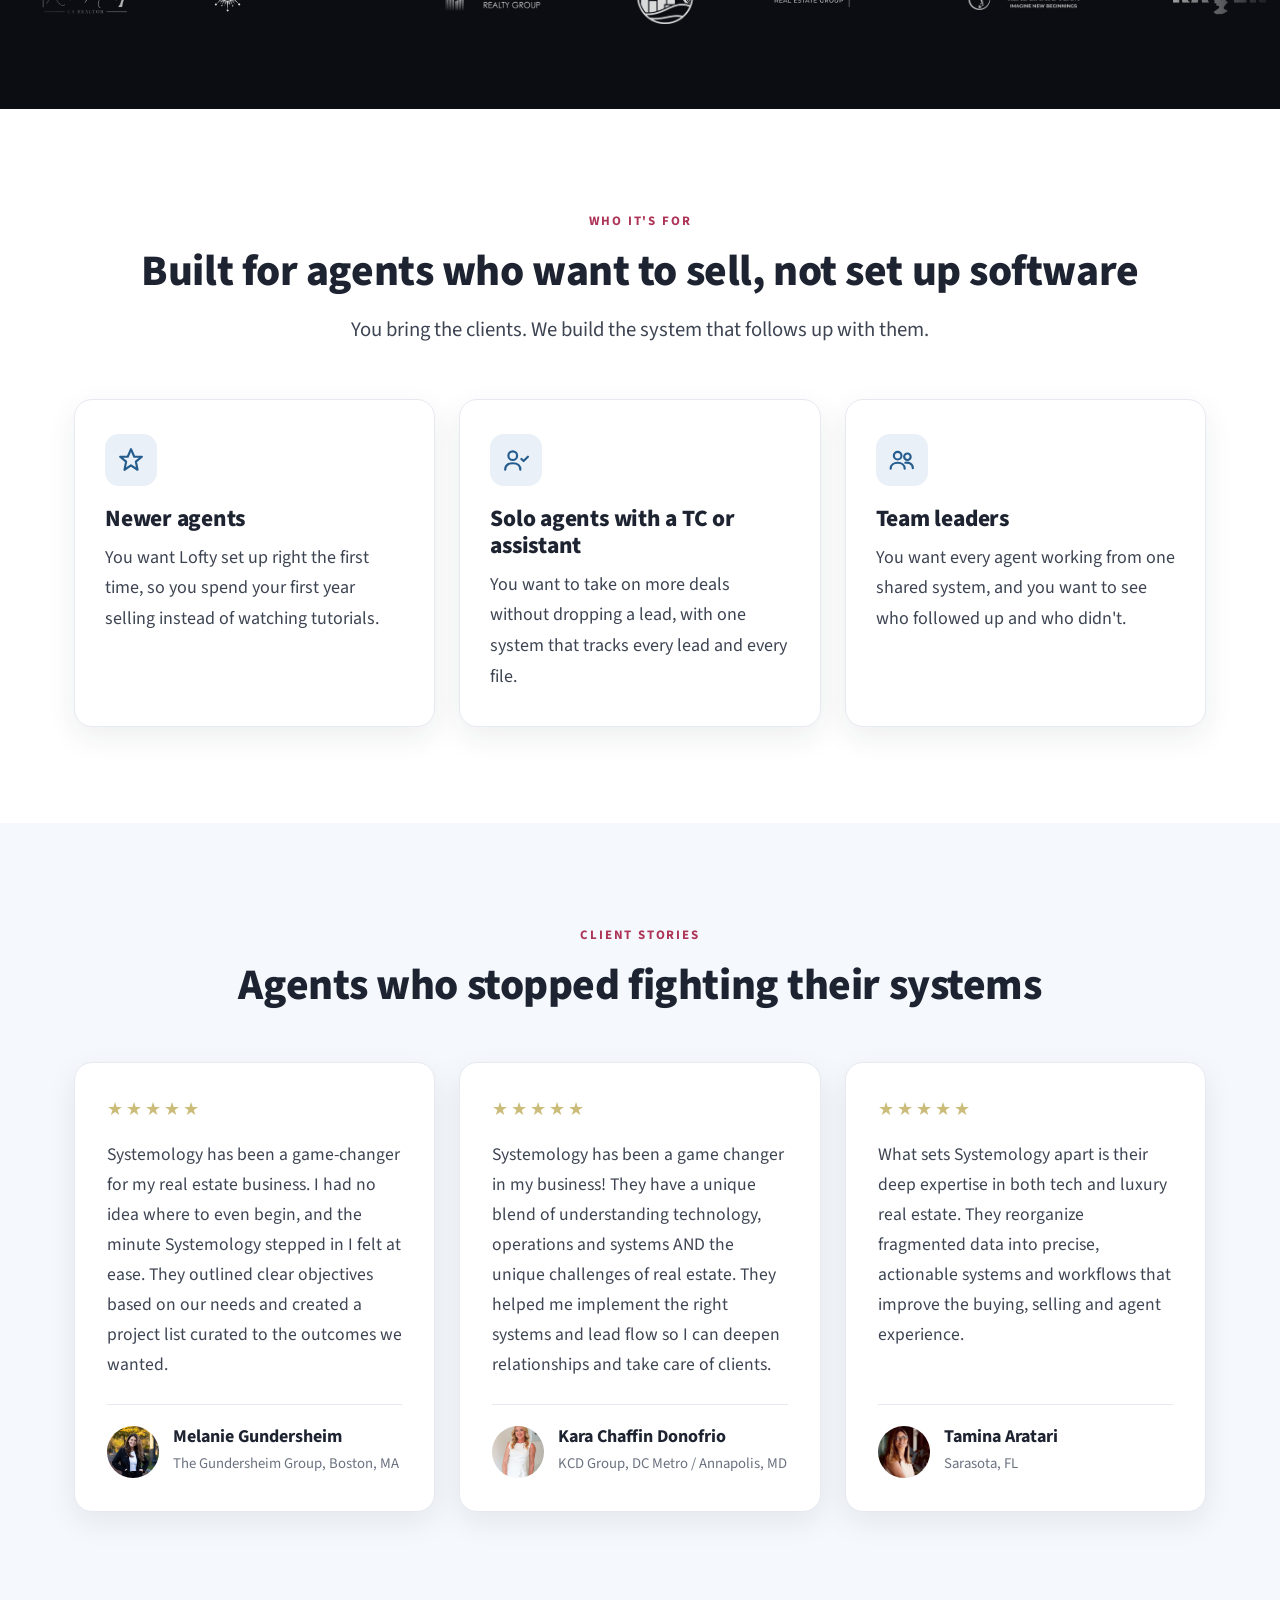
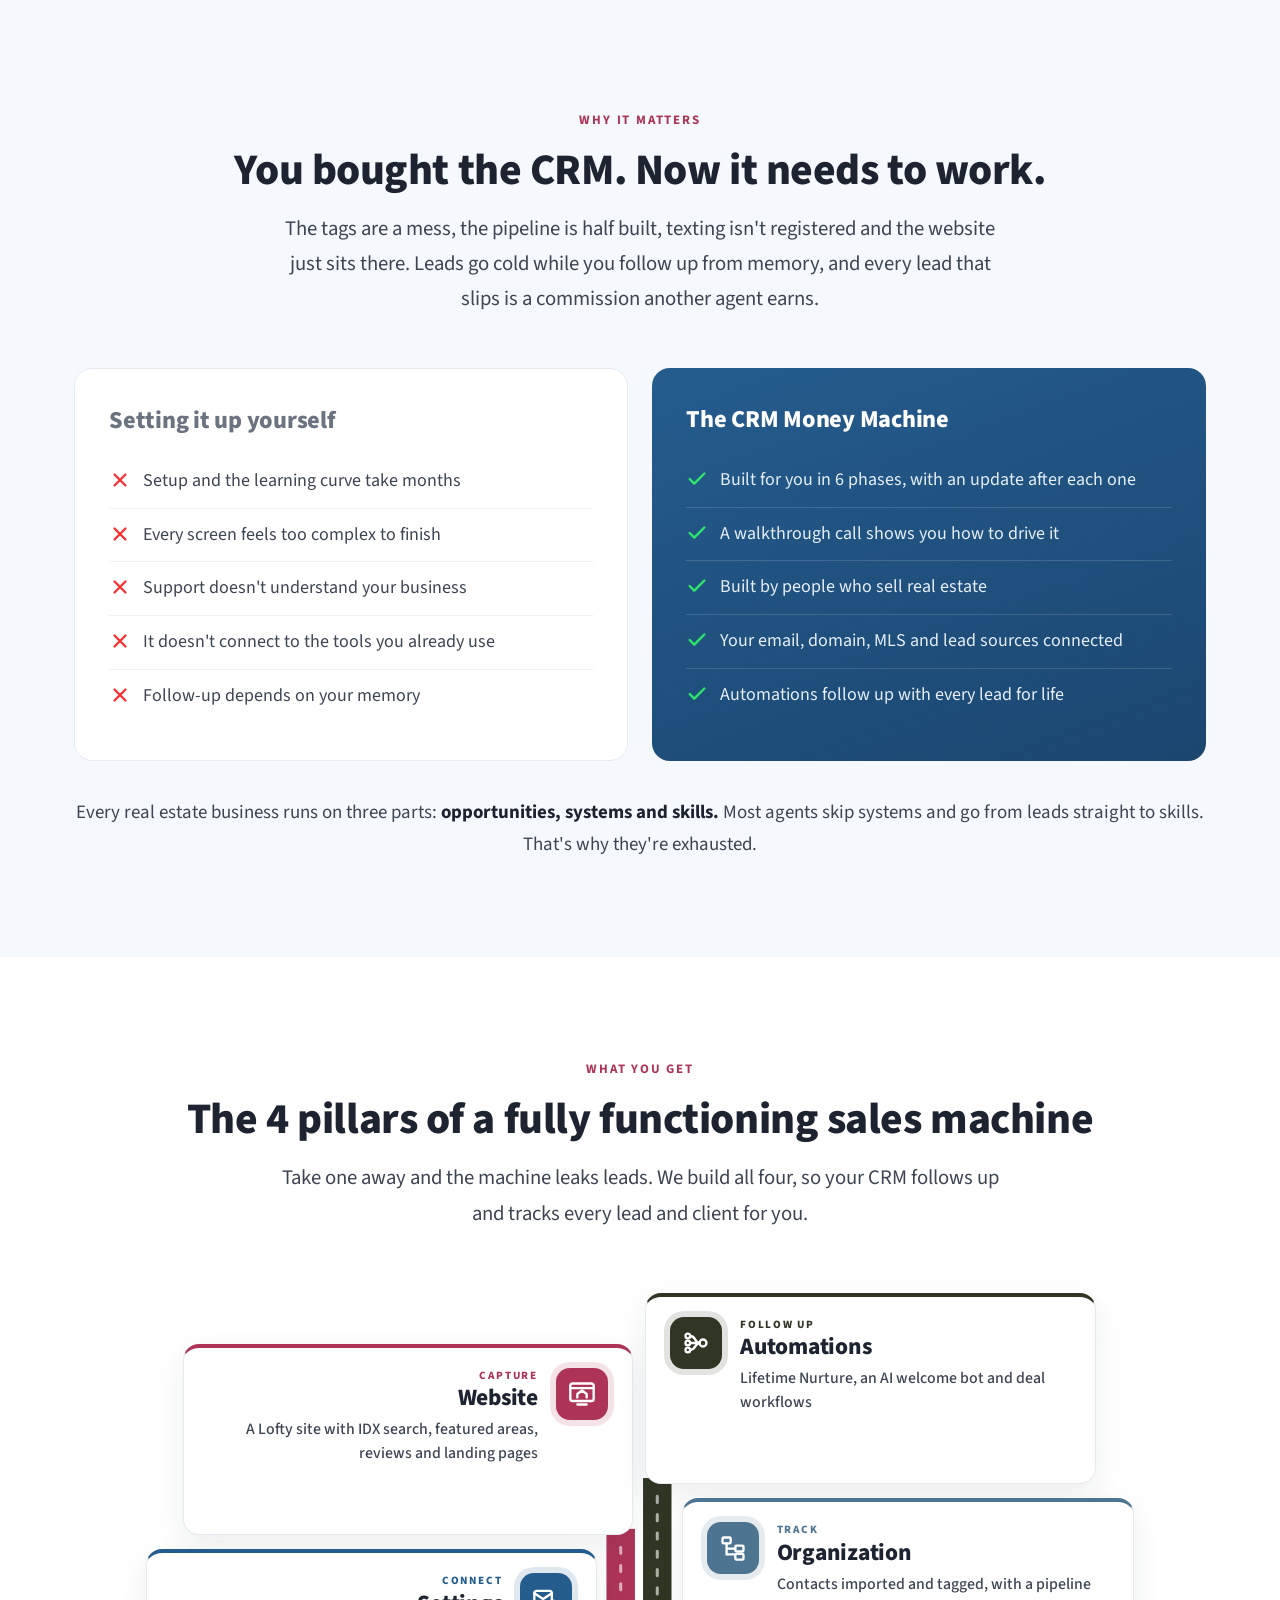
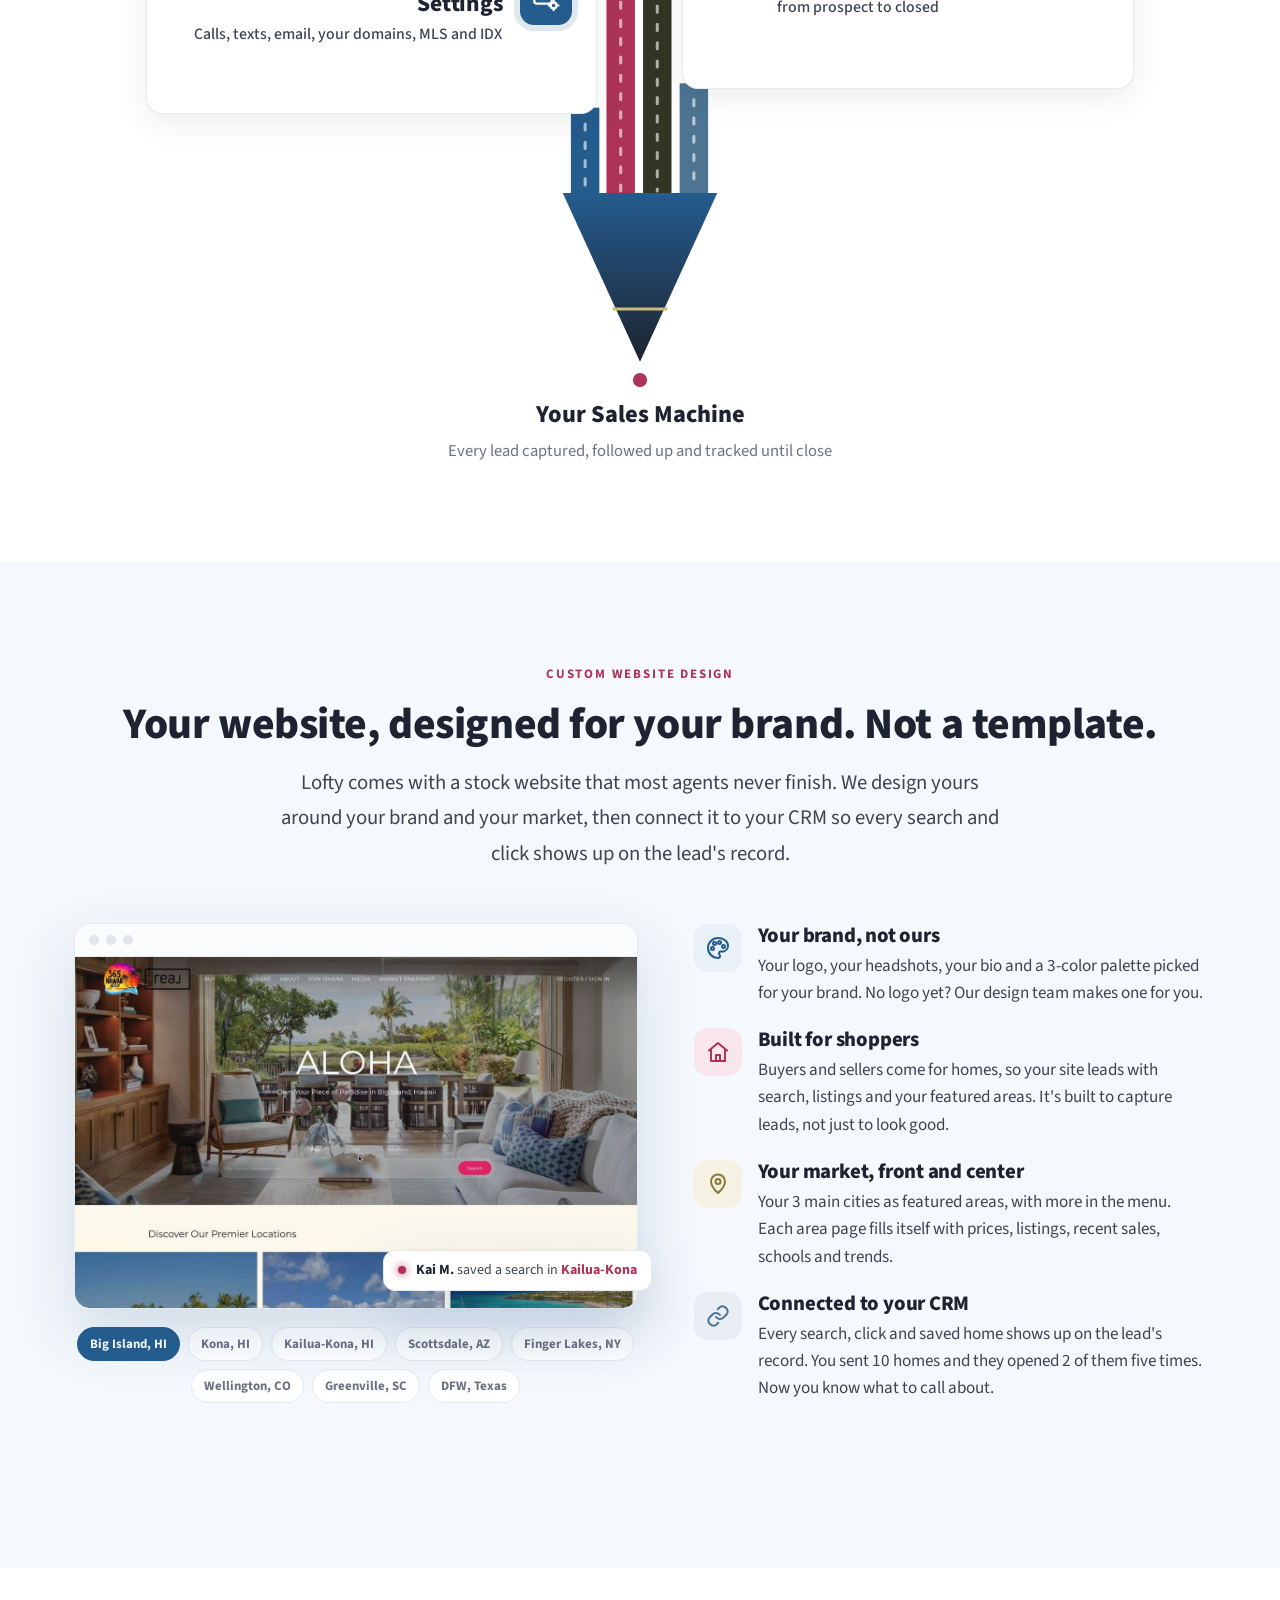
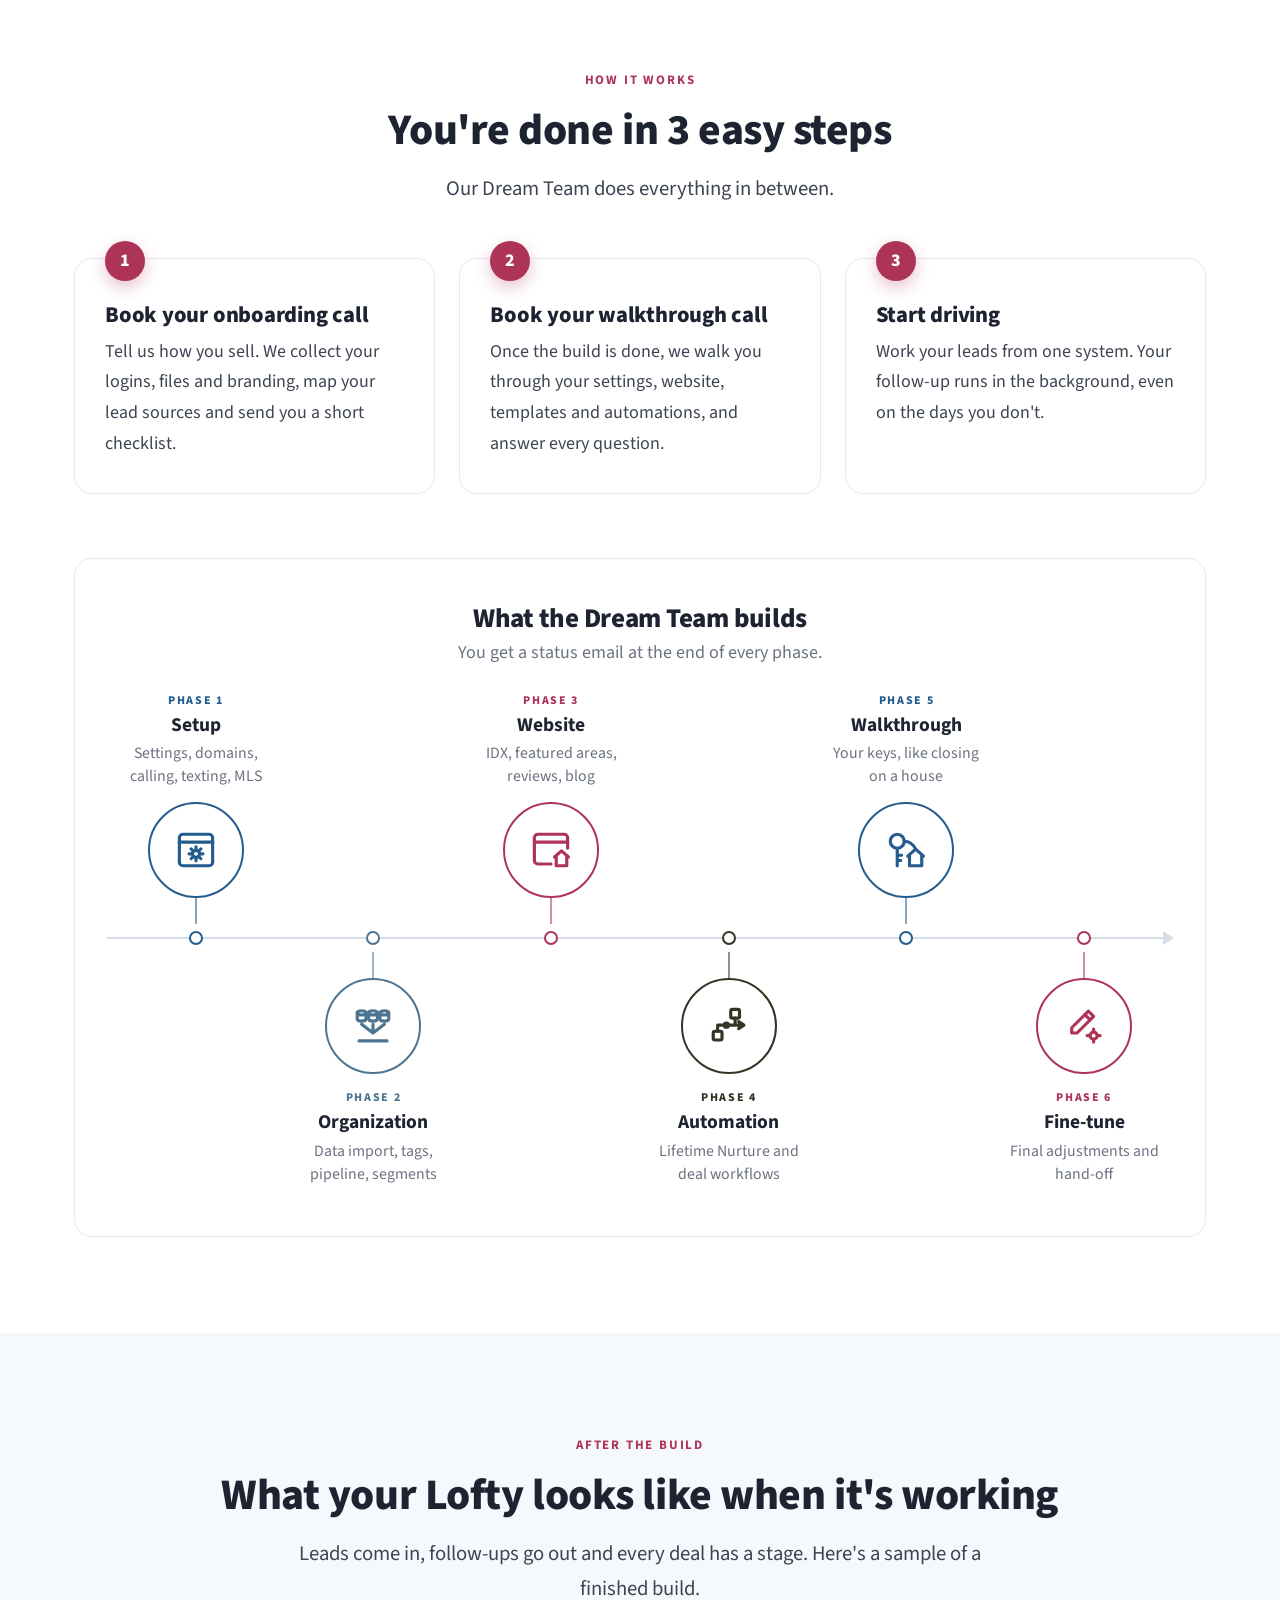
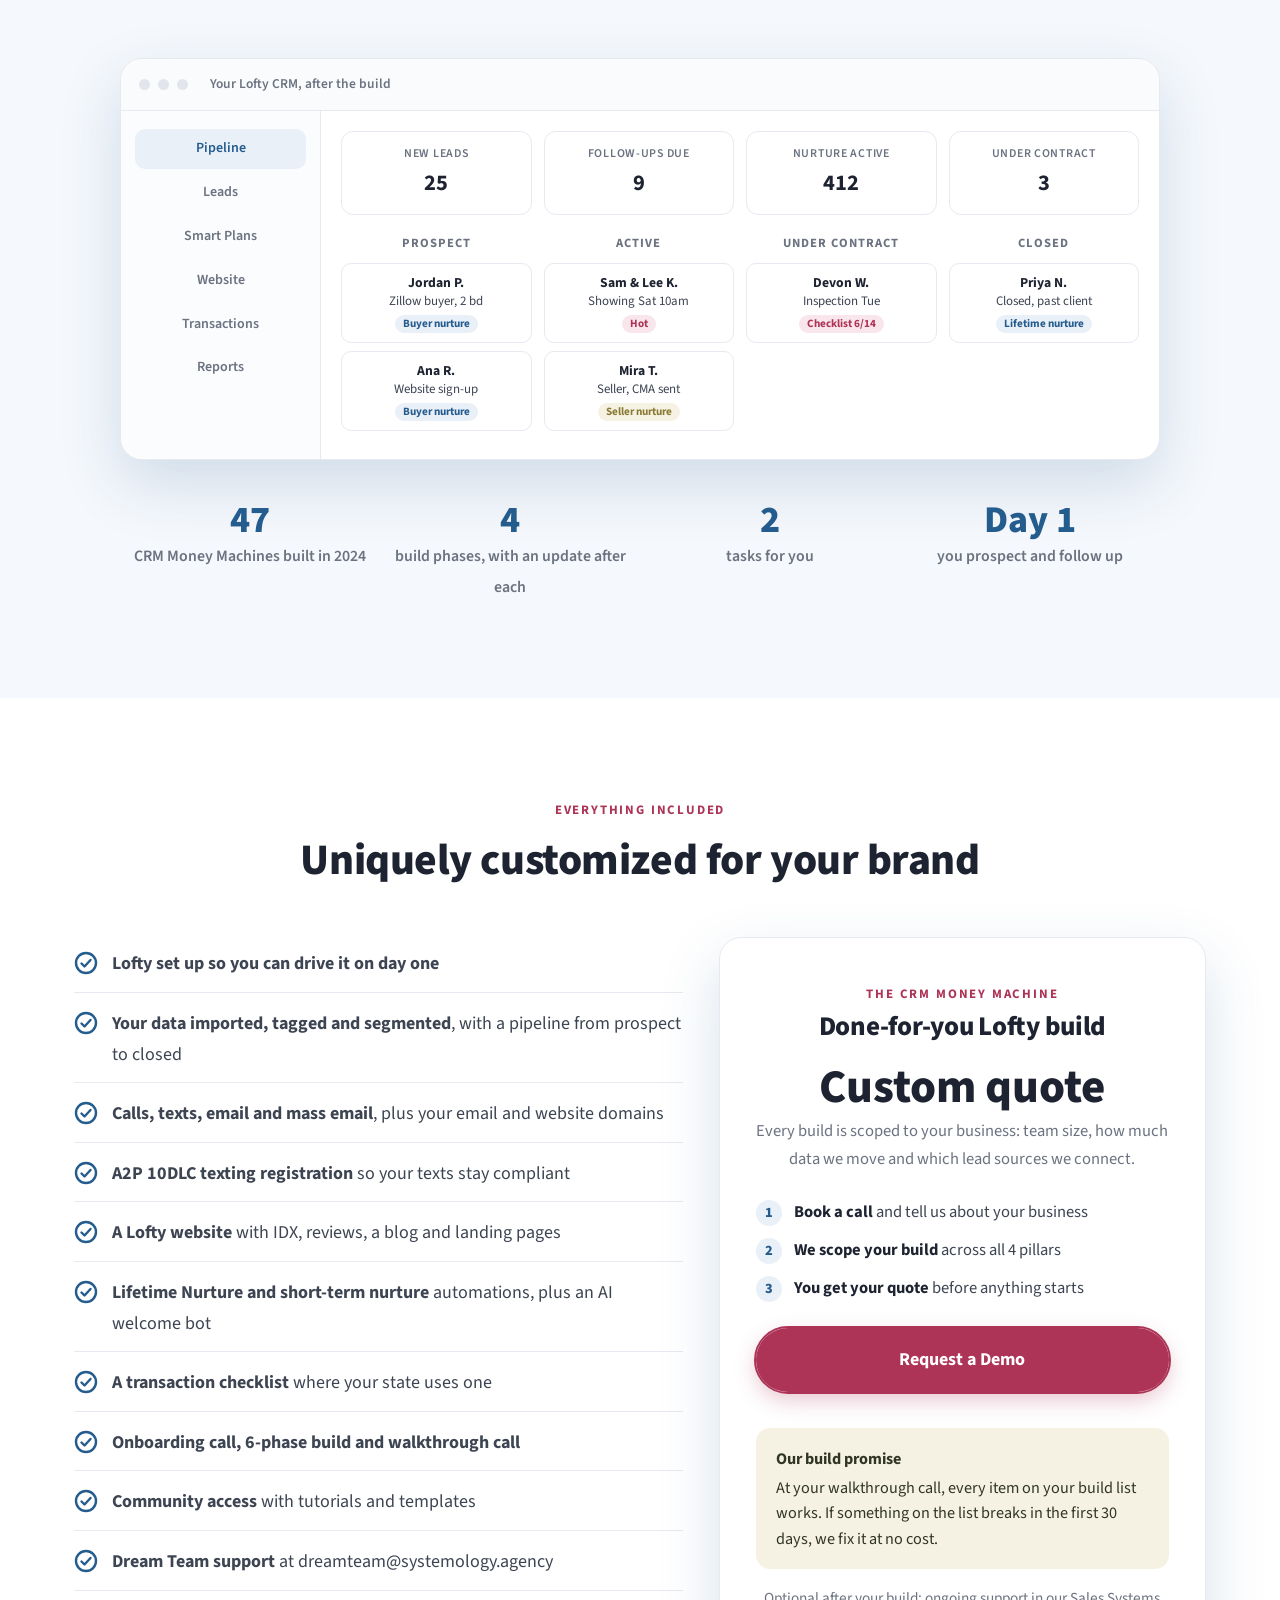
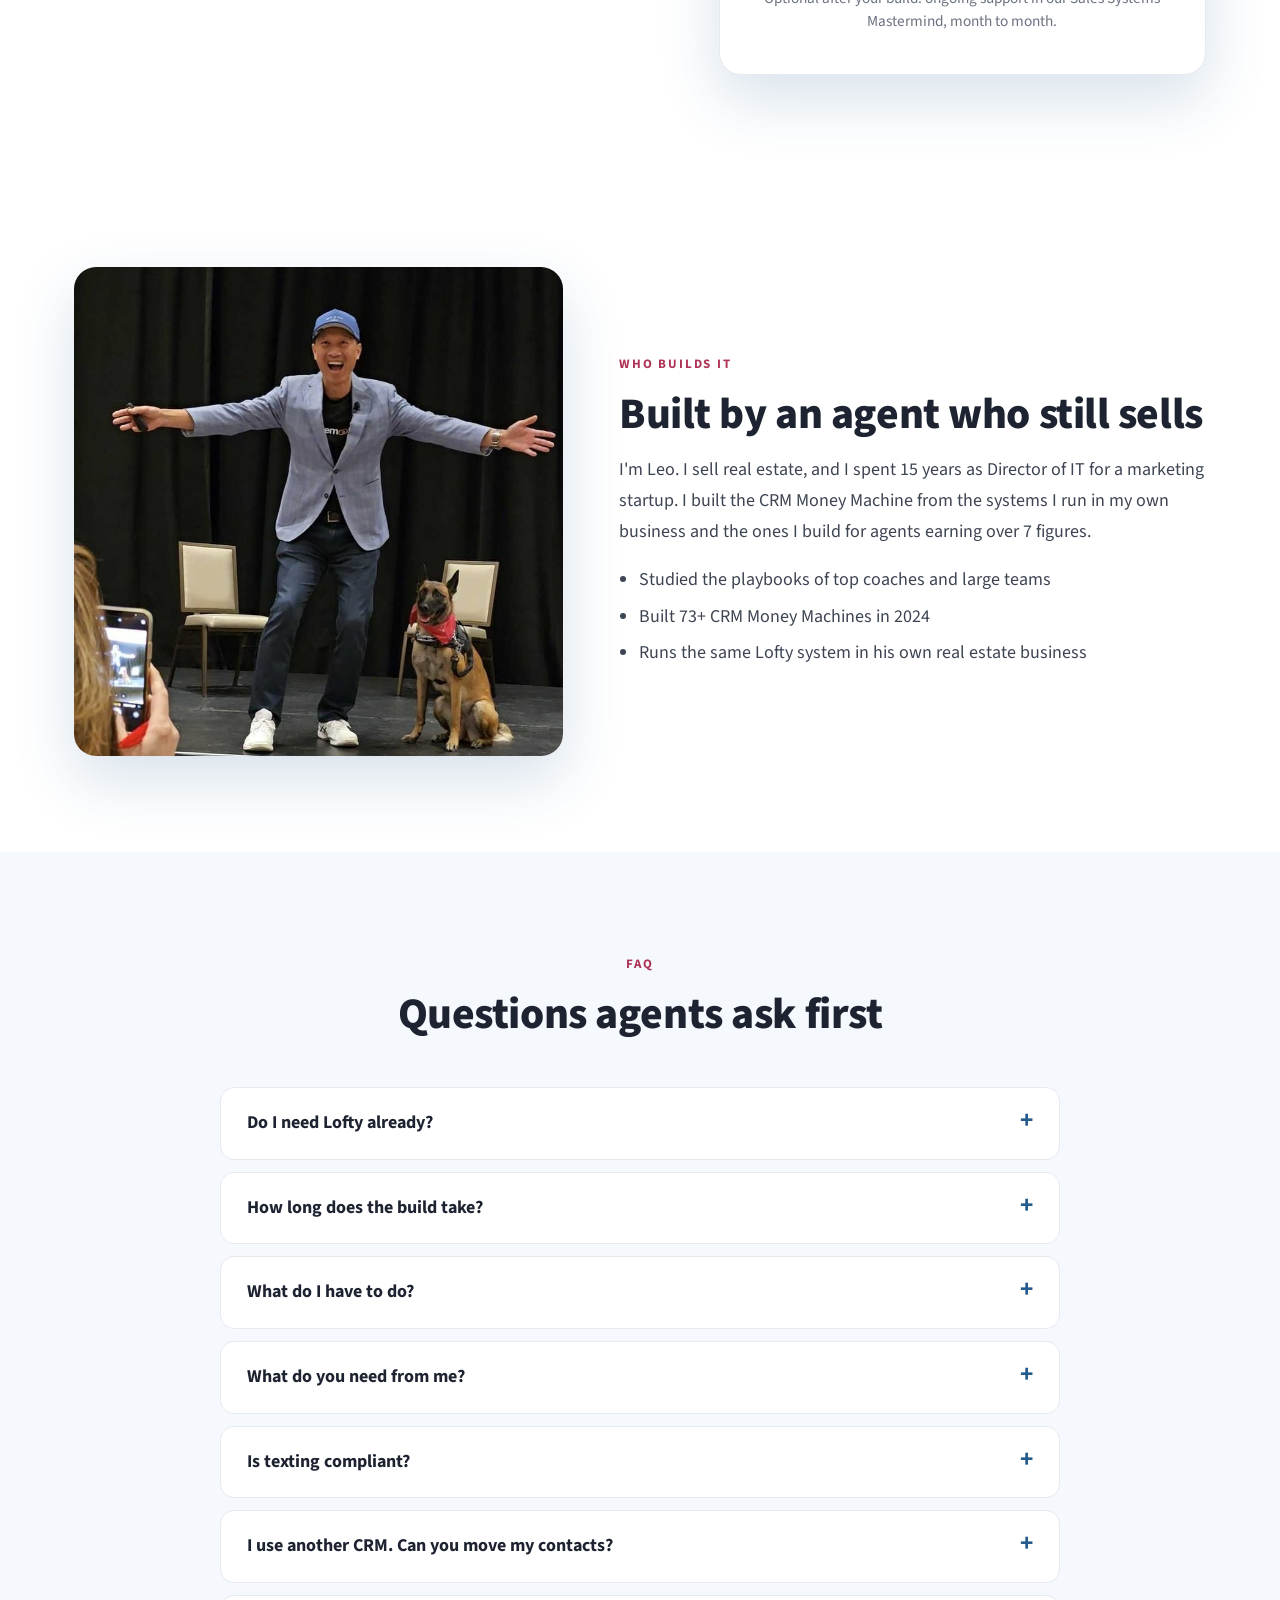
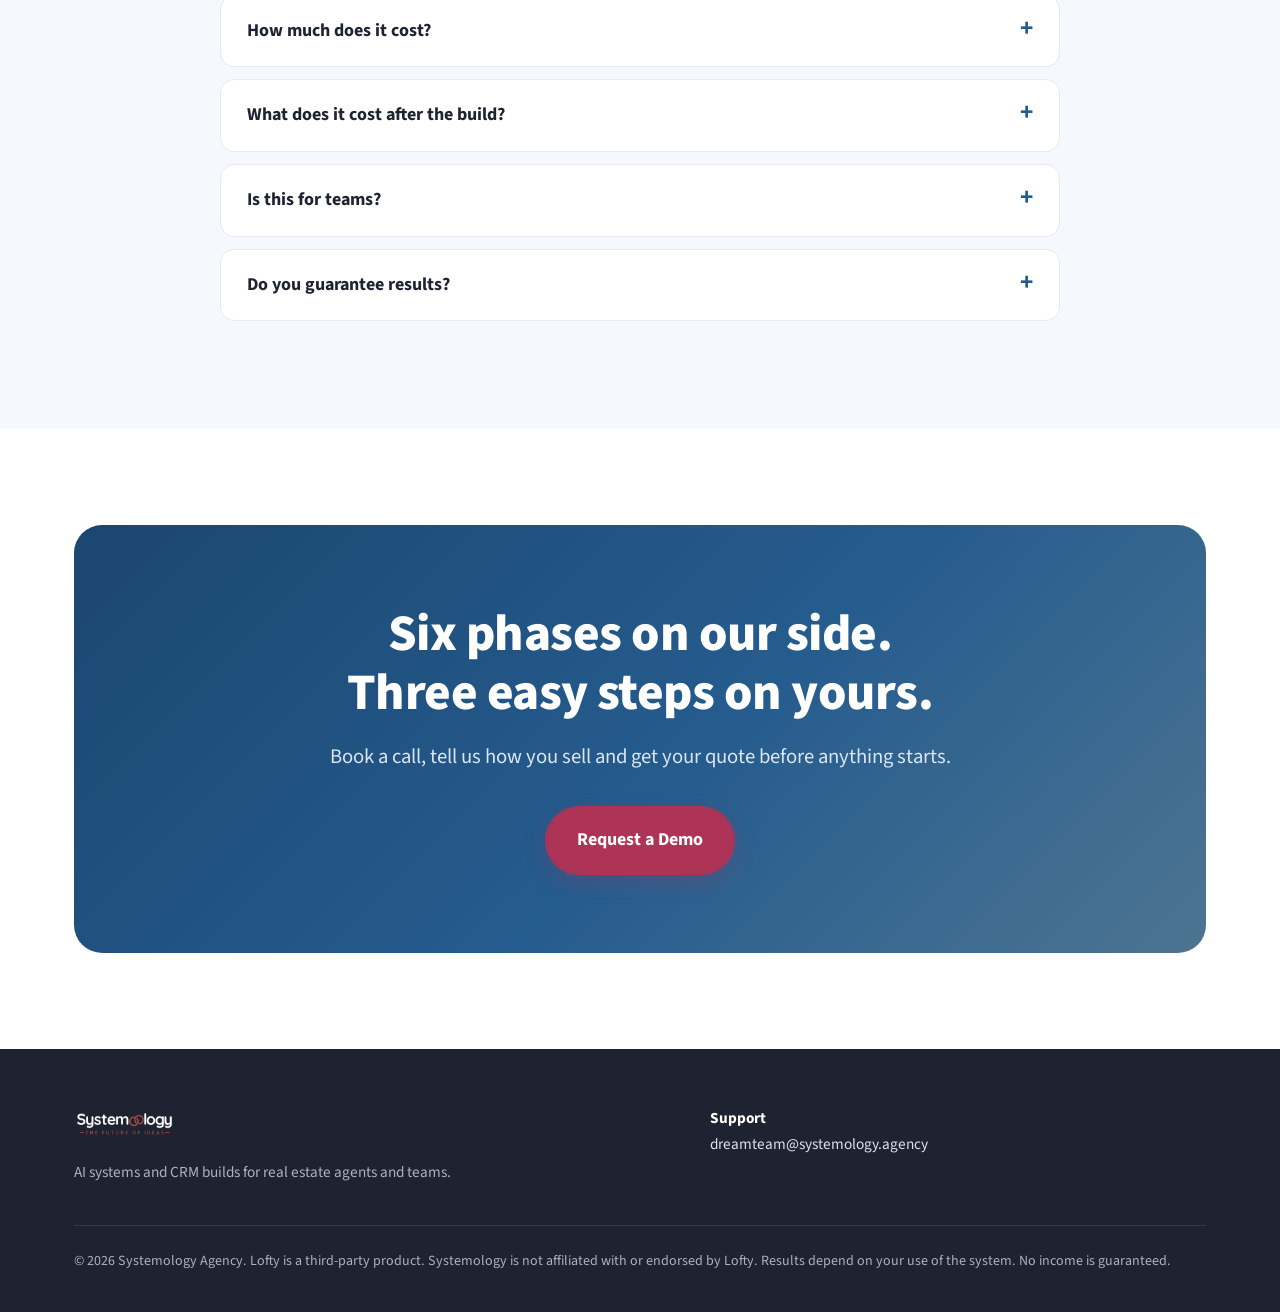
==== commit 021128e9: "crmmm: hero bottom padding, taller trusted-by strip spacing Co-Authored-By: Claude Sonnet 5.5 <norep" ====
--- a/crmmm/index.html
+++ b/crmmm/index.html
@@ -50,7 +50,7 @@
 .nav .btn{padding:11px 22px;font-size:.92rem}
 
 /* hero */
-.hero{position:relative;overflow:hidden;padding:88px 0 0;background:radial-gradient(900px 480px at 15% 0%,#e3edf7 0%,transparent 60%),radial-gradient(800px 460px at 90% 10%,#f6e6ec 0%,transparent 55%),#fff}
+.hero{position:relative;overflow:hidden;padding:88px 0 88px;background:radial-gradient(900px 480px at 15% 0%,#e3edf7 0%,transparent 60%),radial-gradient(800px 460px at 90% 10%,#f6e6ec 0%,transparent 55%),#fff}
 .hero h1{font-size:clamp(2.4rem,5.4vw,4.1rem);max-width:900px;margin:0 auto 22px}
 .hero h1 span{color:var(--teal)}
 .hero .lead{font-size:1.25rem;margin-bottom:34px}
@@ -529,8 +529,8 @@
   .final{padding:56px 22px;border-radius:20px}
 }
 /* trusted-by marquee */
-.trusted{padding:44px 0 52px;text-align:center;background:#0b0d12}
-.trusted__label{font-size:.72rem;font-weight:700;letter-spacing:.14em;text-transform:uppercase;color:#fff;margin:0 0 24px}
+.trusted{padding:72px 0 80px;text-align:center;background:#0b0d12}
+.trusted__label{font-size:.72rem;font-weight:700;letter-spacing:.14em;text-transform:uppercase;color:#fff;margin:0 0 36px}
 .trusted__viewport{overflow:hidden;-webkit-mask-image:linear-gradient(90deg,transparent,#000 12%,#000 88%,transparent);mask-image:linear-gradient(90deg,transparent,#000 12%,#000 88%,transparent)}
 .trusted__track{display:flex;align-items:center;width:max-content;animation:trusted-scroll 80s linear infinite}
 .trusted__track--rev{animation-name:trusted-scroll-rev}
